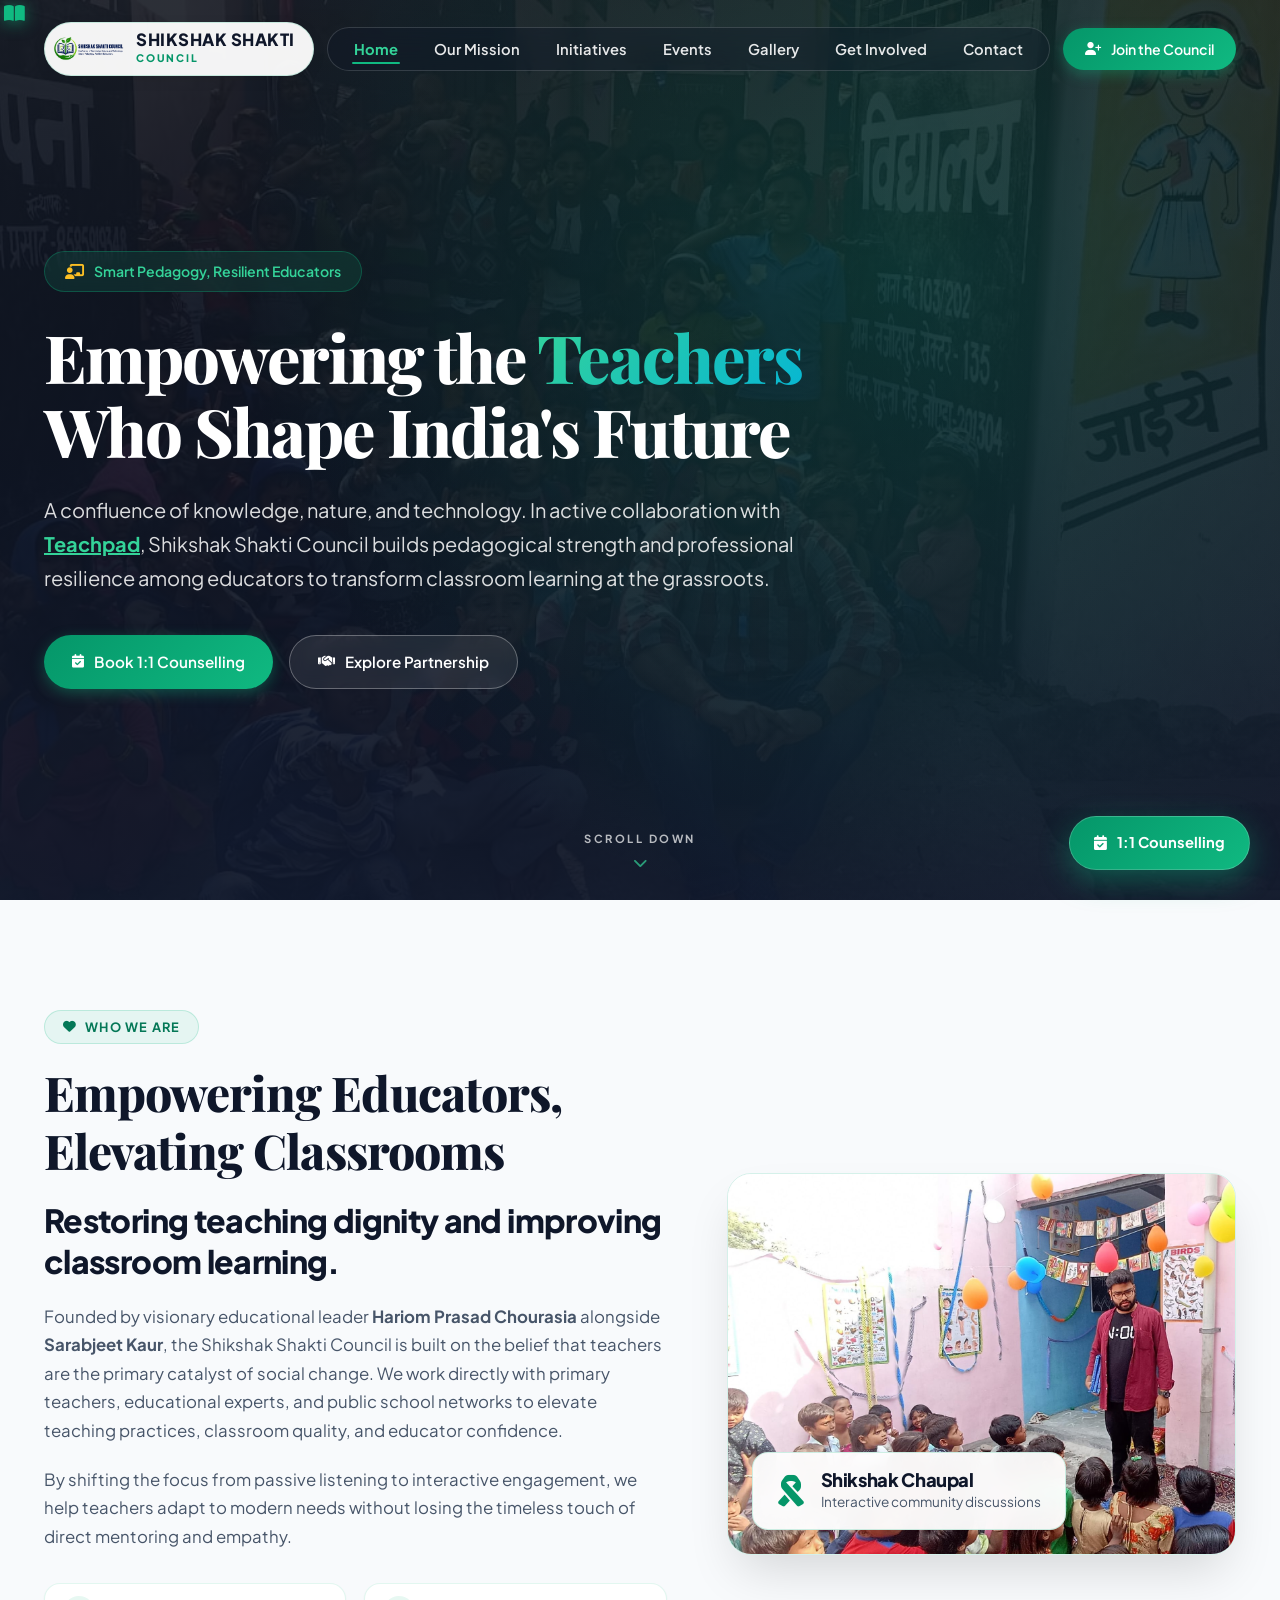
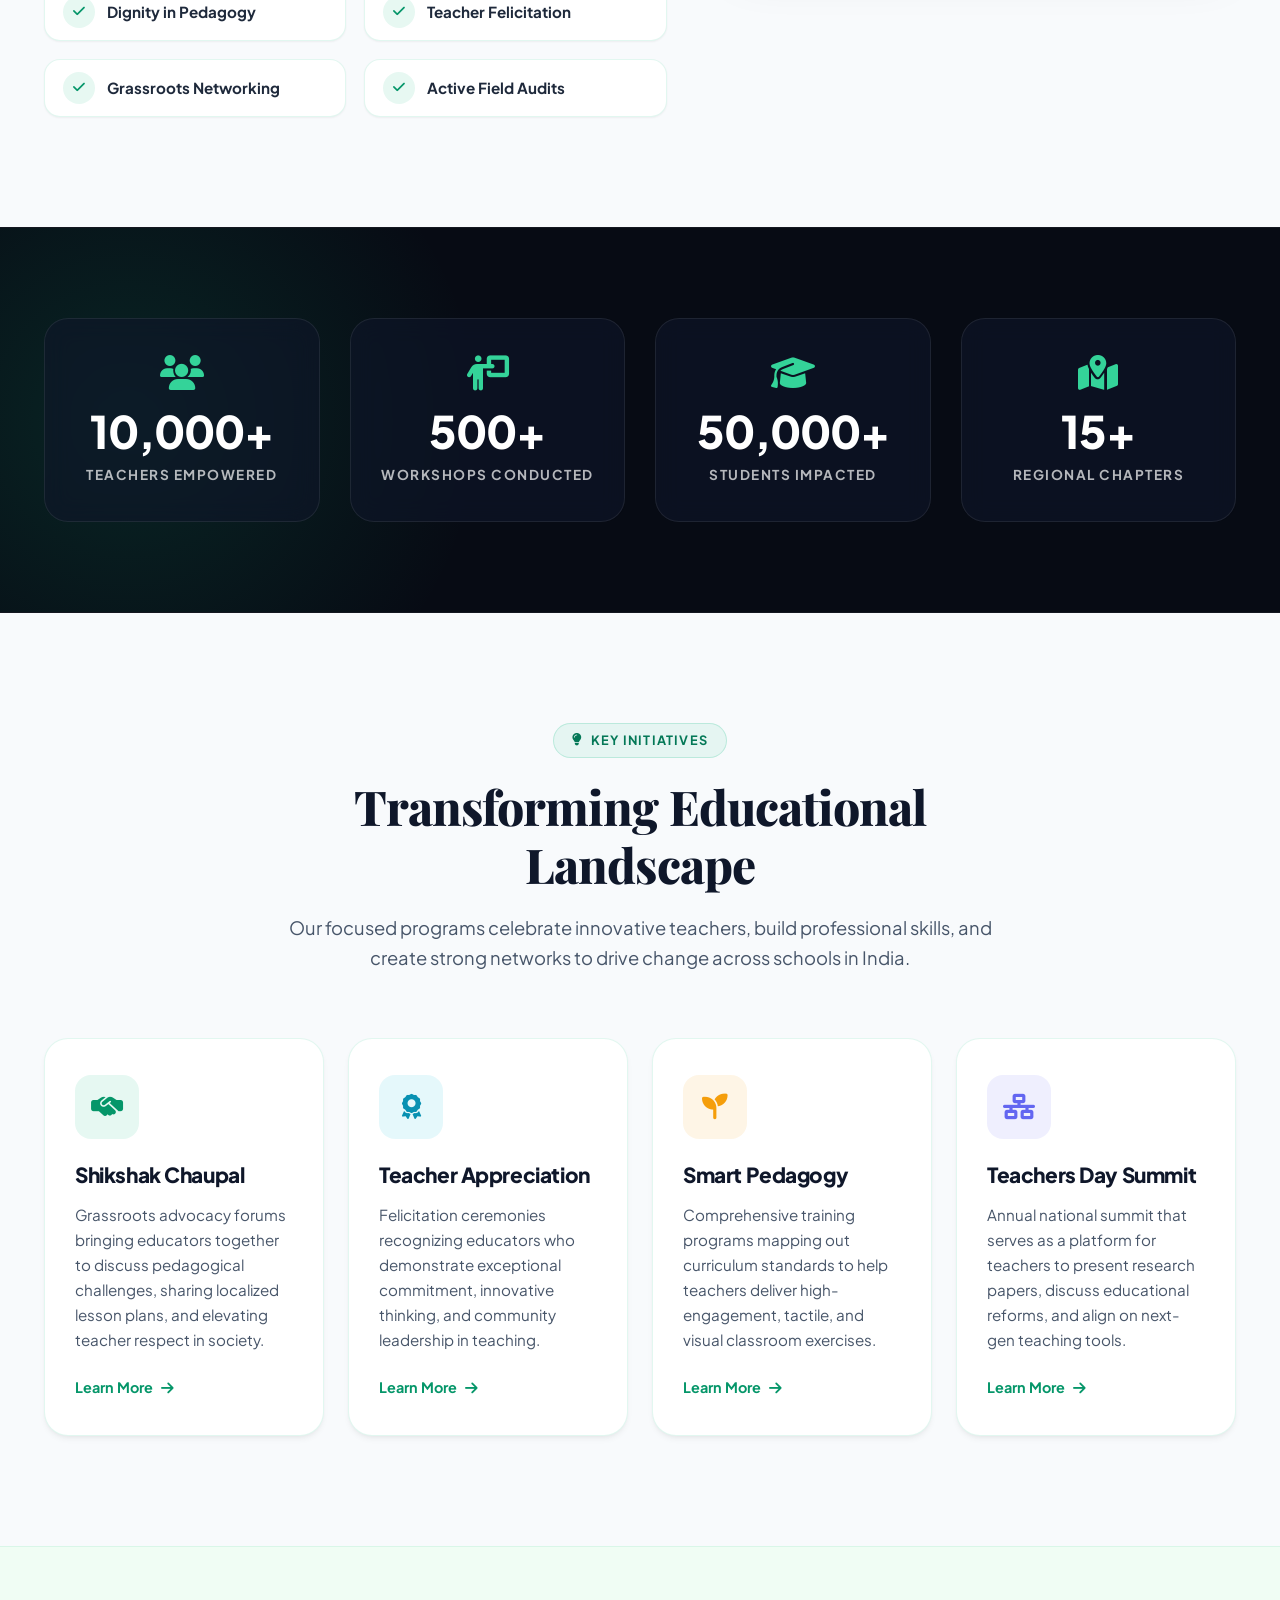
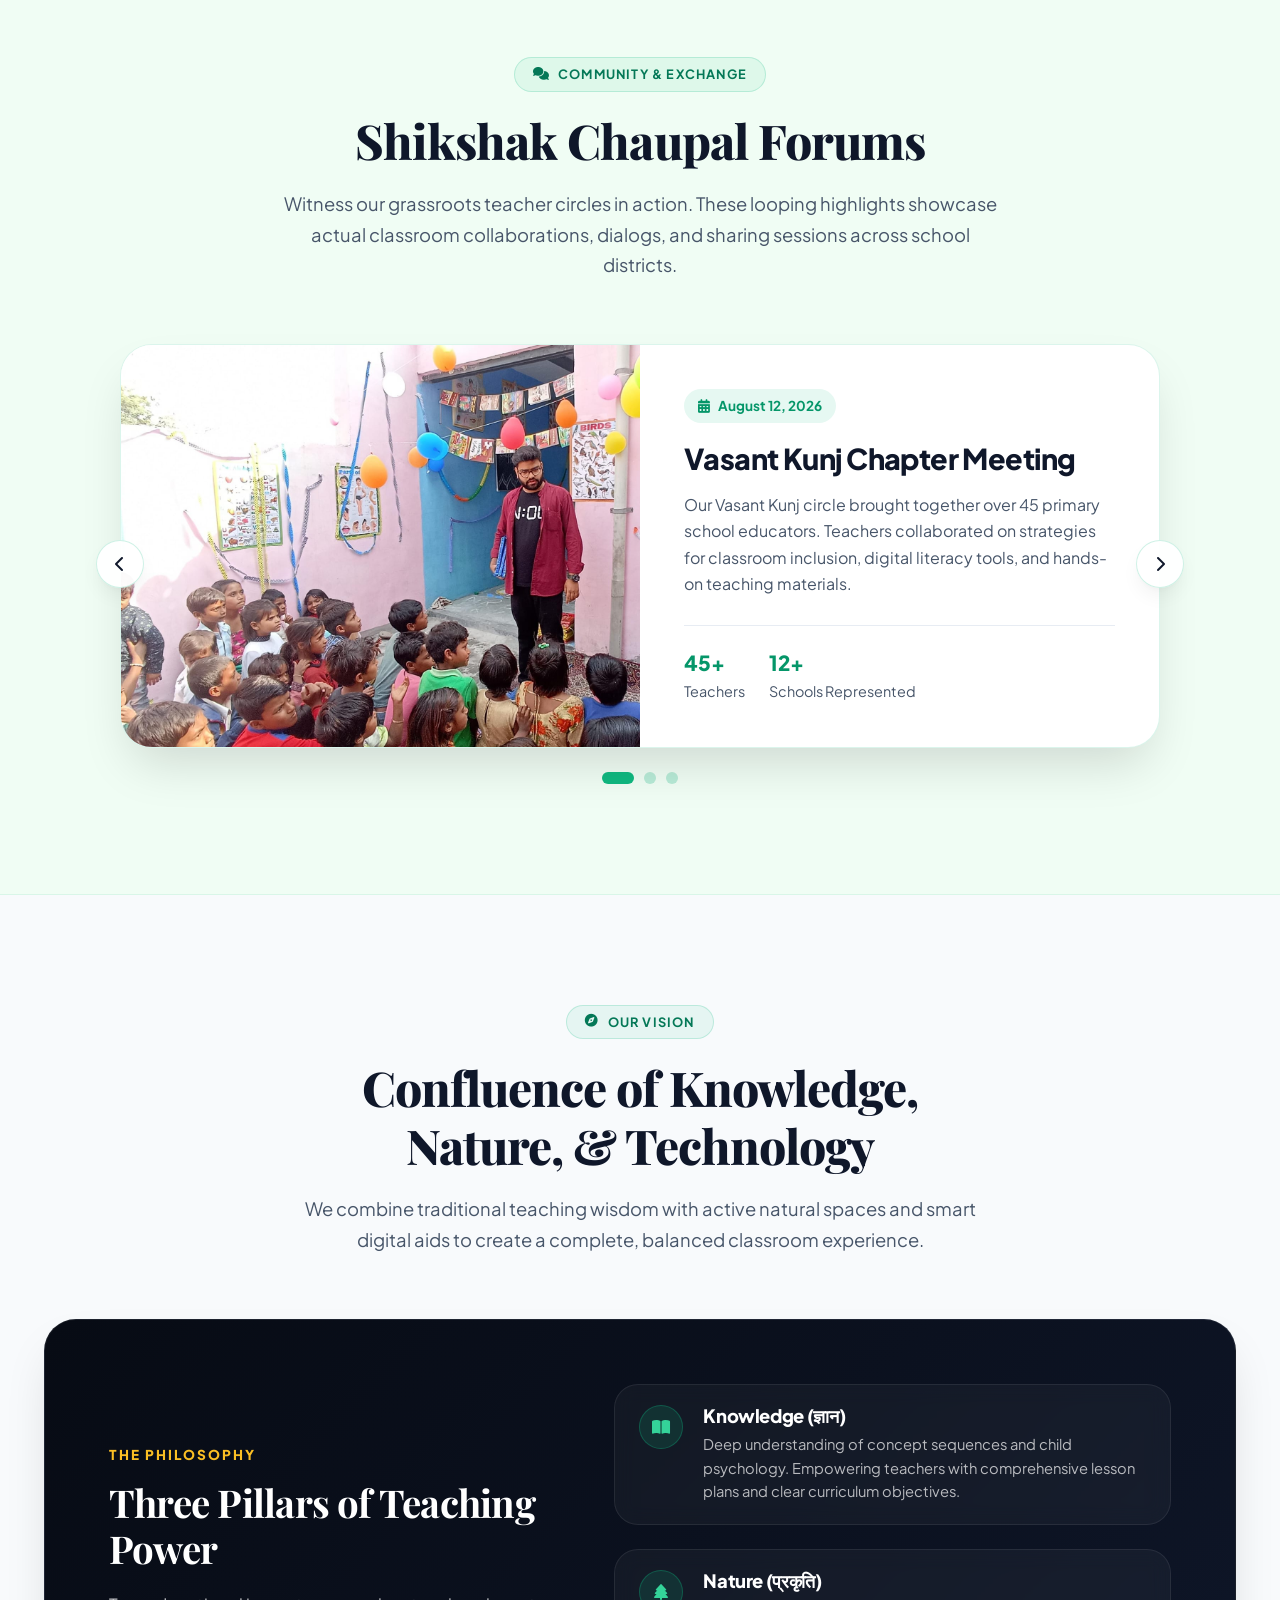
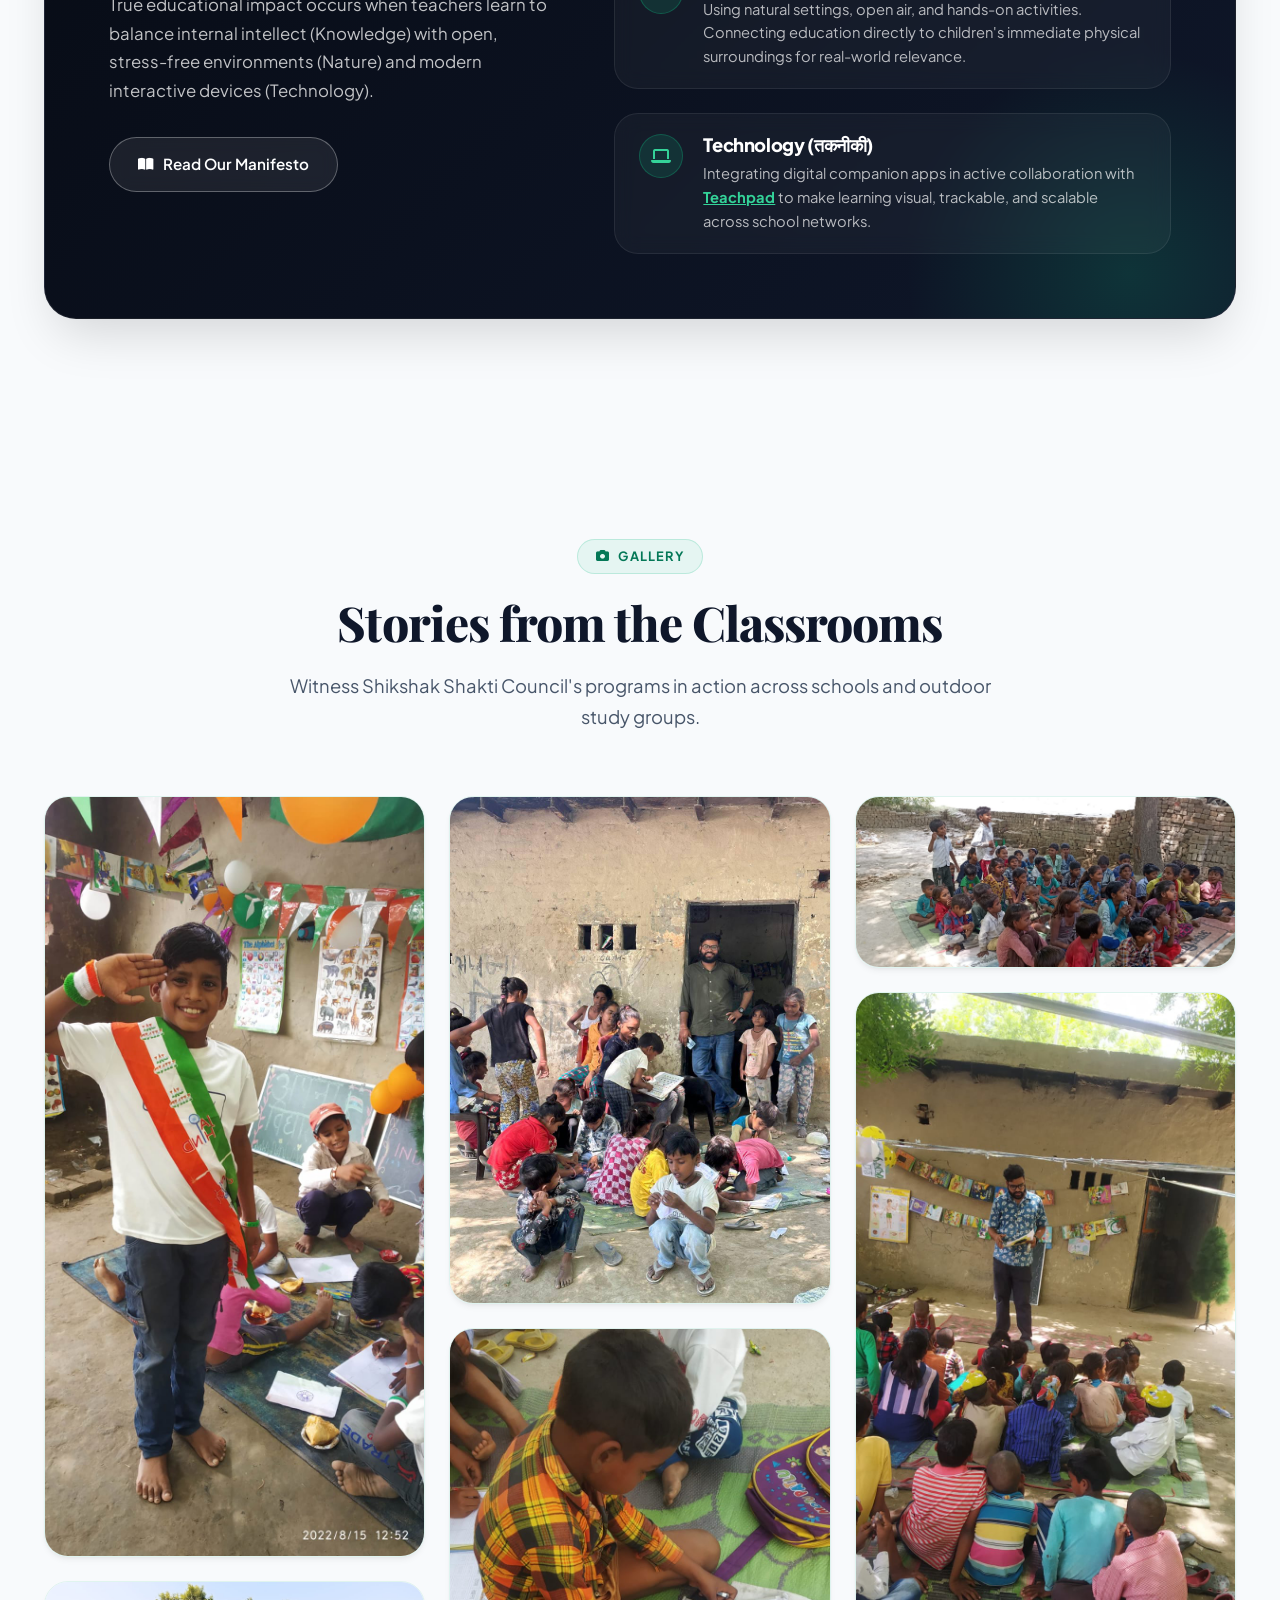
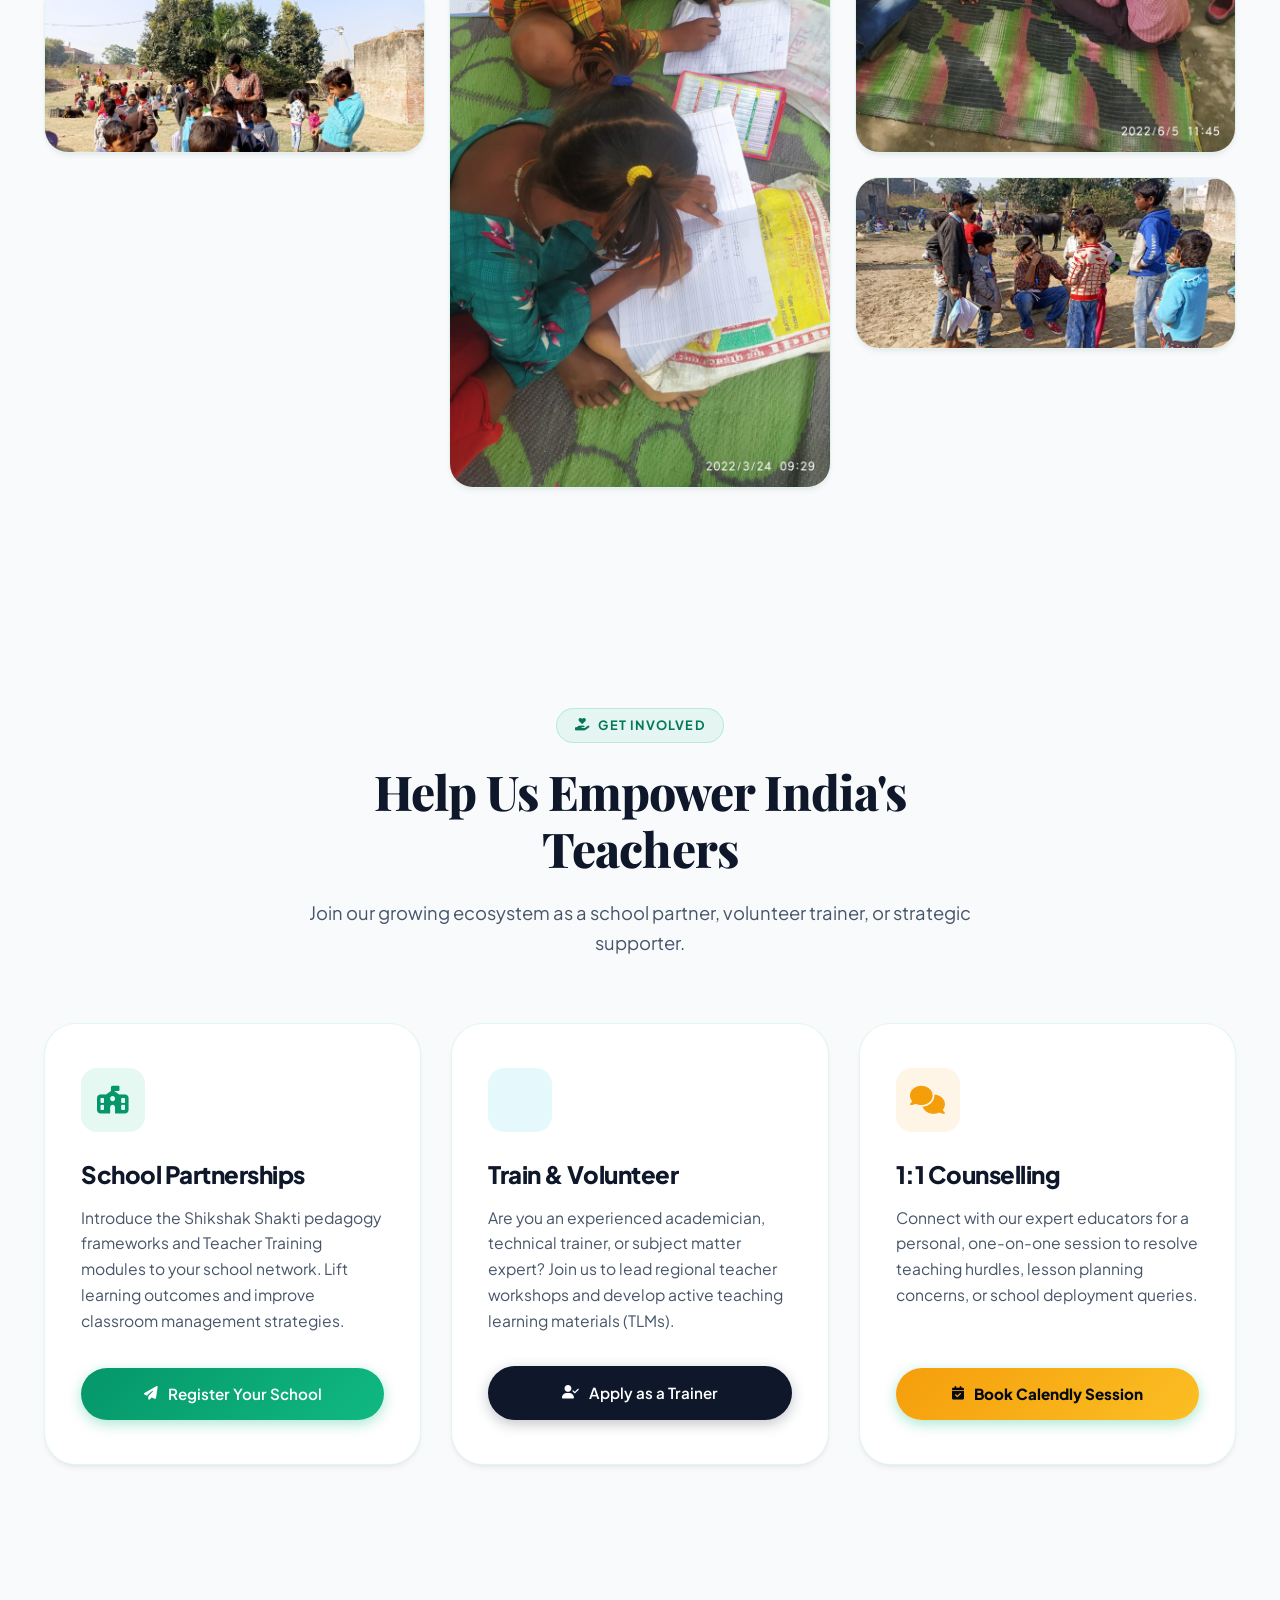
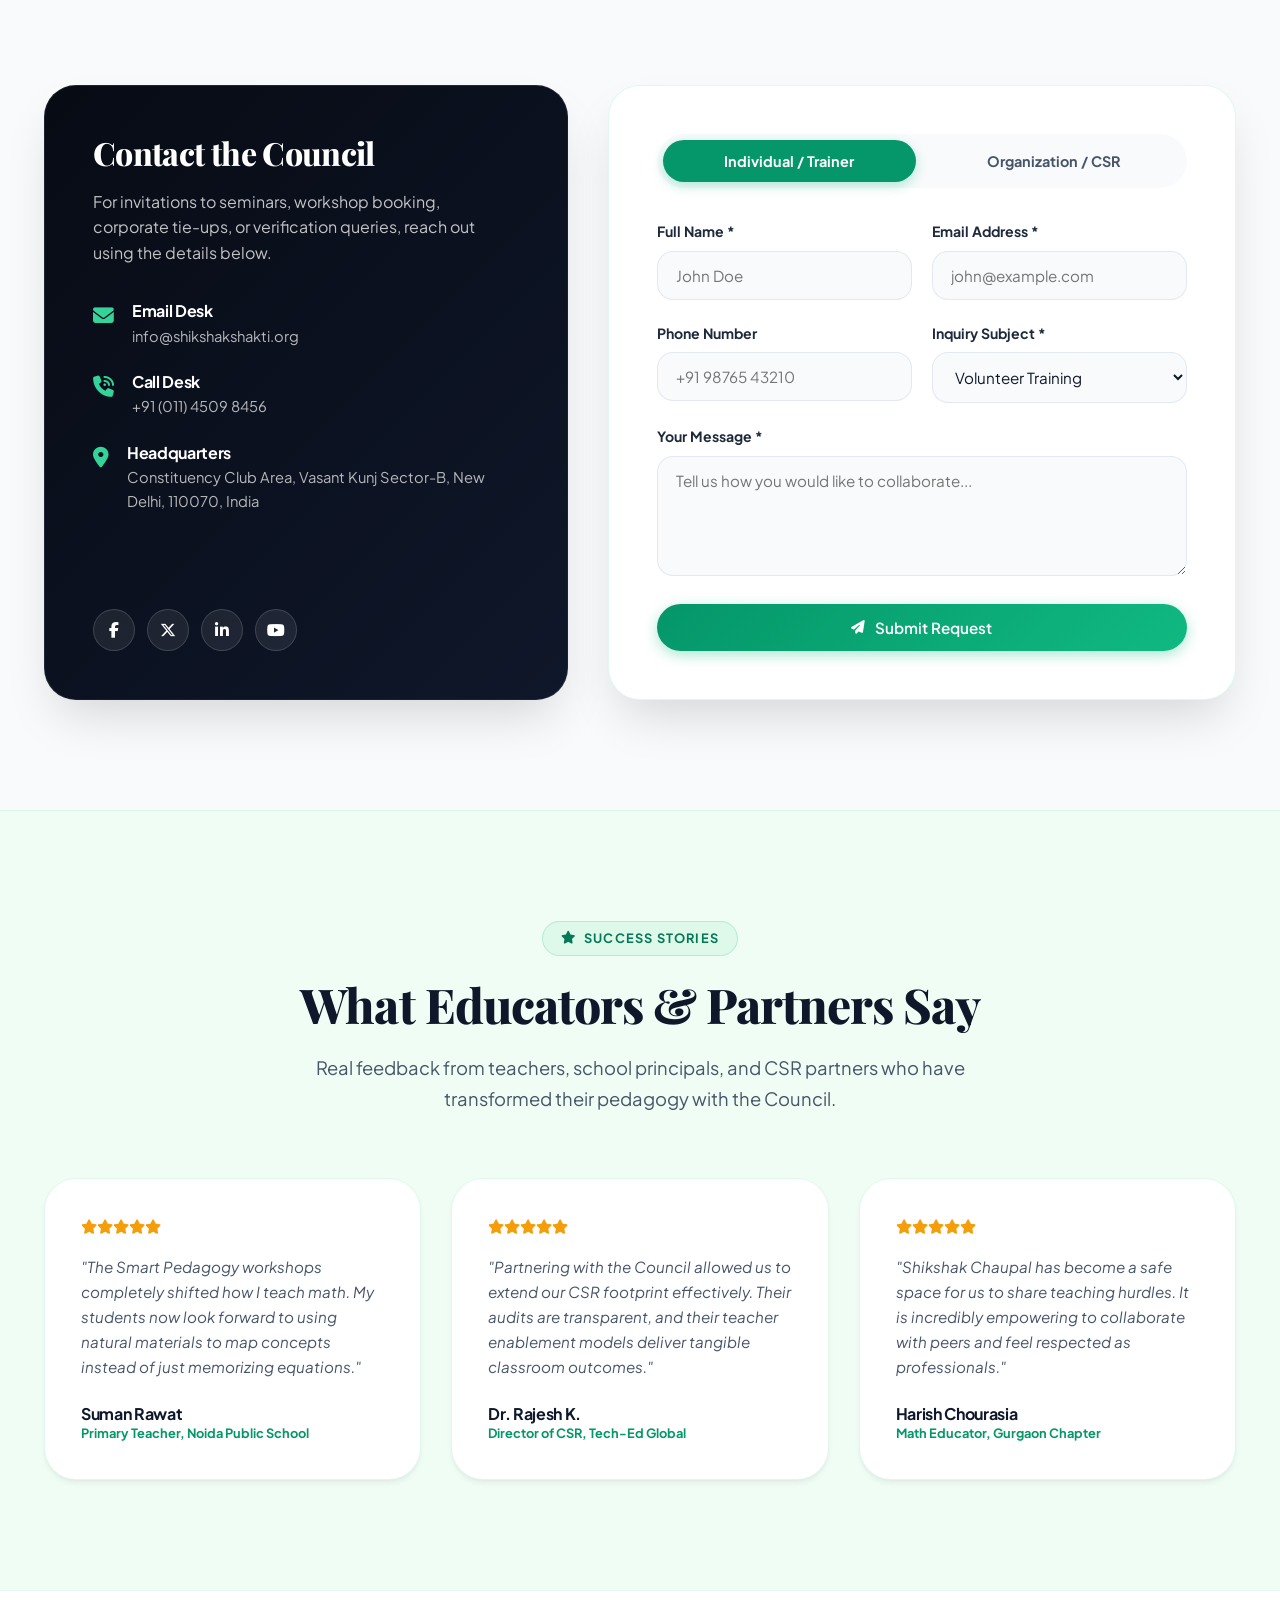
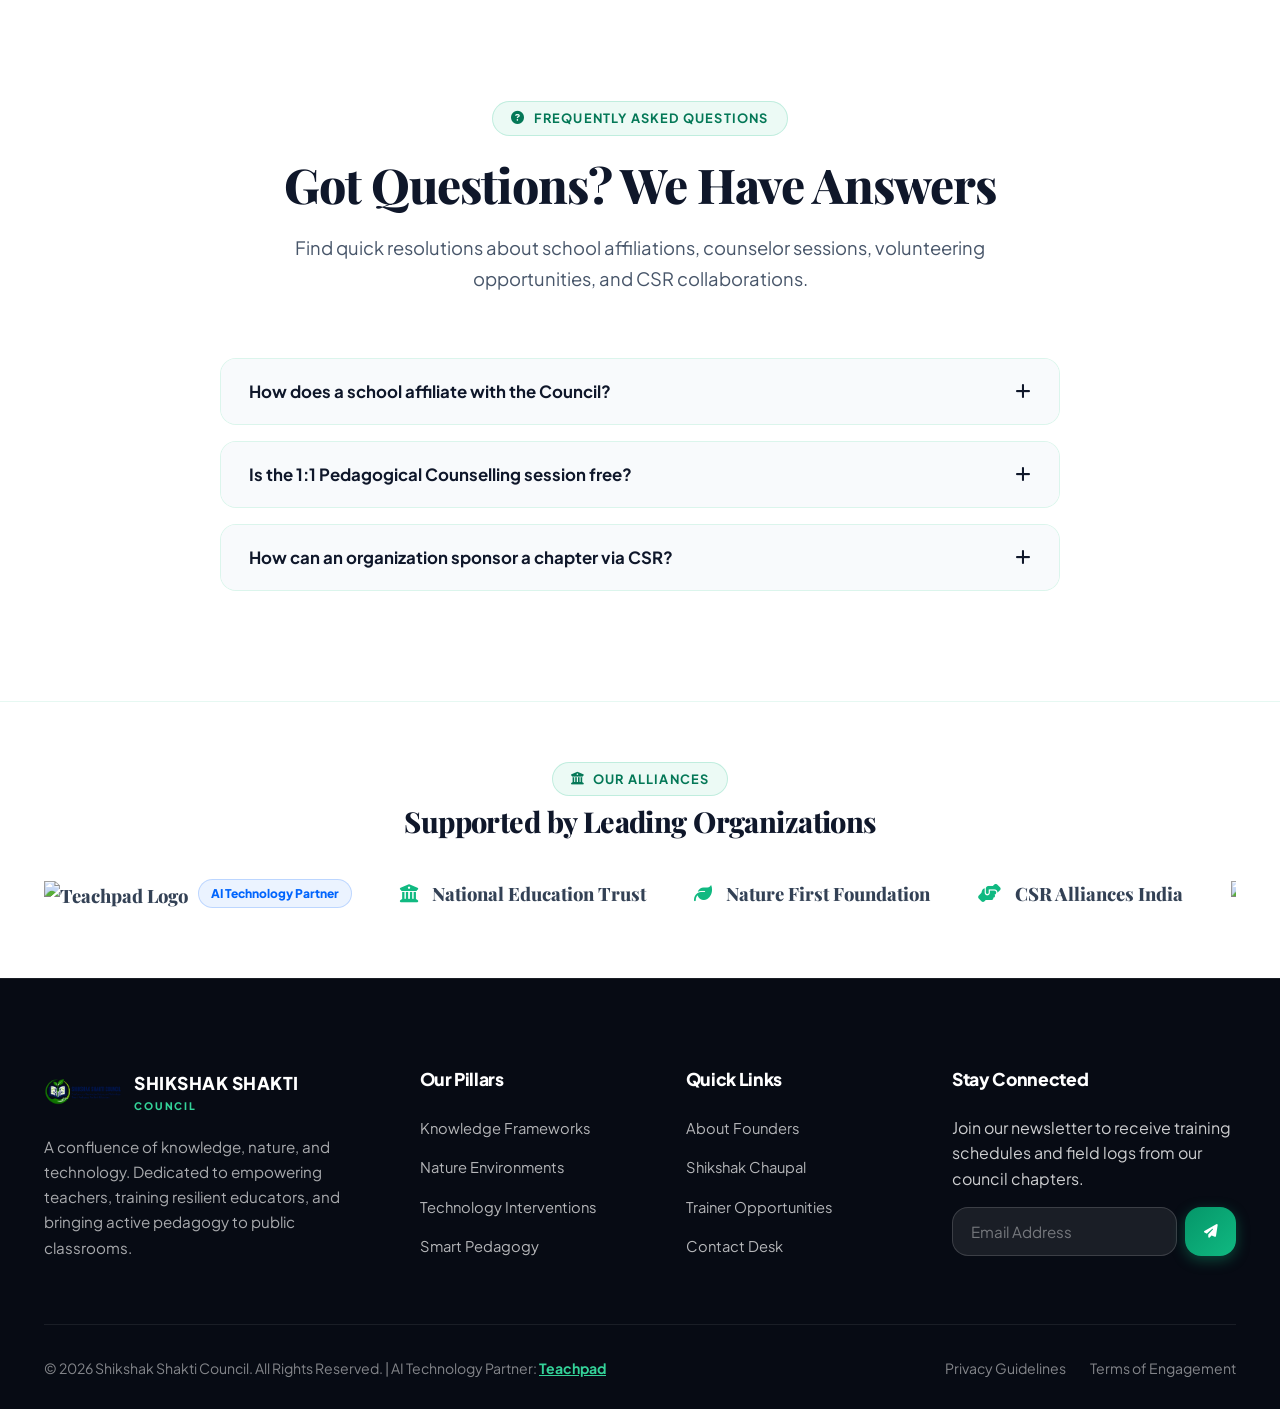
==== index.html @ 862c3a92 "added-animation-v2" ====
<!DOCTYPE html>
<html lang="en">
<head>
    <meta charset="UTF-8">
    <meta name="viewport" content="width=device-width, initial-scale=1.0">
    <title>Shikshak Shakti Council | Confluence of Knowledge, Nature, & Technology</title>
    <meta name="description" content="Official website of the Shikshak Shakti Council. Empowering teachers, building resilient educators, and promoting smart pedagogy in rural and urban classrooms across India.">
    
    <!-- Favicon -->
    <link rel="icon" type="image/png" href="ssc.png">
    
    <!-- Google Fonts -->
    <link rel="preconnect" href="https://fonts.googleapis.com">
    <link rel="preconnect" href="https://fonts.gstatic.com" crossorigin>
    <link href="https://fonts.googleapis.com/css2?family=Plus+Jakarta+Sans:wght@300;400;500;600;700;800&family=Outfit:wght@300;400;500;600;700;800&family=Playfair+Display:ital,wght@0,600;0,700;1,400;1,600&display=swap" rel="stylesheet">
    
    <!-- FontAwesome for Icons -->
    <link rel="stylesheet" href="https://cdnjs.cloudflare.com/ajax/libs/font-awesome/6.5.1/css/all.min.css">
    
    <!-- Core Style Stylesheet -->
    <link rel="stylesheet" href="styles.css">
</head>
<body>

    <!-- Header Navigation -->
    <header id="header" class="header">
        <div class="container">
            <nav class="navbar">
                <a href="index.html#home" class="logo-container">
                    <img src="ssc.png" alt="Shikshak Shakti Council Logo" class="logo-img">
                    <div class="logo-text">
                        <span class="brand-name">SHIKSHAK SHAKTI</span>
                        <span class="brand-subtitle">COUNCIL</span>
                    </div>
                </a>
                
                <ul class="nav-menu">
                    <li><a href="index.html#home" class="nav-link active">Home</a></li>
                    <li><a href="index.html#about" class="nav-link">Our Mission</a></li>
                    <li><a href="index.html#initiatives" class="nav-link">Initiatives</a></li>
                    <li><a href="events.html" class="nav-link">Events</a></li>
                    <li><a href="gallery.html" class="nav-link">Gallery</a></li>
                    <li><a href="index.html#involve" class="nav-link">Get Involved</a></li>
                    <li><a href="index.html#contact" class="nav-link">Contact</a></li>
                    <li class="header-cta-mobile" style="display: none;">
                        <a href="index.html#contact" class="btn btn-primary">Join the Council</a>
                    </li>
                </ul>

                <div class="header-cta">
                    <a href="index.html#contact" class="btn btn-primary"><i class="fas fa-user-plus"></i> Join the Council</a>
                </div>

                <button class="hamburger" aria-label="Toggle navigation menu">
                    <span></span>
                    <span></span>
                    <span></span>
                </button>
            </nav>
        </div>
    </header>

    <!-- Hero Section -->
    <section id="home" class="hero">
        <canvas id="hero-3d-canvas" class="hero-3d-canvas"></canvas>
        <div class="ambient-orb ambient-orb-1"></div>
        <div class="ambient-orb ambient-orb-2"></div>
        <!-- Slideshow Background -->
        <div class="hero-slides">
            <div class="hero-slide active" style="background-image: url('IMG-20260814-WA0039.jpg');"></div>
            <div class="hero-slide" style="background-image: url('hero_classroom.jpg');"></div>
            <div class="hero-slide" style="background-image: url('IMG-20260814-WA0038.jpg');"></div>
        </div>
        <div class="hero-overlay"></div>
        
        <div class="container">
            <div class="hero-content">
                <div class="hero-tag">
                    <i class="fas fa-chalkboard-user"></i>
                    <span>Smart Pedagogy, Resilient Educators</span>
                </div>
                <h1 class="hero-title serif-font">Empowering the <span>Teachers</span> Who Shape India's Future</h1>
                <p class="hero-description">A confluence of knowledge, nature, and technology. In active collaboration with <a href="https://teachpad.in/" target="_blank" style="color: var(--clr-emerald-400); font-weight: 700; text-decoration: underline;">Teachpad</a>, Shikshak Shakti Council builds pedagogical strength and professional resilience among educators to transform classroom learning at the grassroots.</p>
                <div class="hero-actions">
                    <a href="https://calendly.com/shikshak-shakti-council/counselling" target="_blank" class="btn btn-primary"><i class="fas fa-calendar-check"></i> Book 1:1 Counselling</a>
                    <a href="index.html#contact" class="btn btn-outline"><i class="fas fa-handshake"></i> Explore Partnership</a>
                </div>
            </div>
        </div>
        
        <a href="#about" class="scroll-indicator" aria-label="Scroll to About Section">
            <span>Scroll Down</span>
            <i class="fas fa-chevron-down"></i>
        </a>
    </section>

    <!-- About Mission Section -->
    <section id="about" class="section">
        <div class="container">
            <div class="about-grid">
                <div class="about-content">
                    <span class="section-tag"><i class="fas fa-heart"></i> Who We Are</span>
                    <h2 class="section-title serif-font">Empowering Educators, Elevating Classrooms</h2>
                    <h3>Restoring teaching dignity and improving classroom learning.</h3>
                    <p>Founded by visionary educational leader <strong>Hariom Prasad Chourasia</strong> alongside <strong>Sarabjeet Kaur</strong>, the Shikshak Shakti Council is built on the belief that teachers are the primary catalyst of social change. We work directly with primary teachers, educational experts, and public school networks to elevate teaching practices, classroom quality, and educator confidence.</p>
                    <p>By shifting the focus from passive listening to interactive engagement, we help teachers adapt to modern needs without losing the timeless touch of direct mentoring and empathy.</p>
                    
                    <div class="about-features">
                        <div class="about-feature-item">
                            <i class="fas fa-check"></i>
                            <span>Dignity in Pedagogy</span>
                        </div>
                        <div class="about-feature-item">
                            <i class="fas fa-check"></i>
                            <span>Teacher Felicitation</span>
                        </div>
                        <div class="about-feature-item">
                            <i class="fas fa-check"></i>
                            <span>Grassroots Networking</span>
                        </div>
                        <div class="about-feature-item">
                            <i class="fas fa-check"></i>
                            <span>Active Field Audits</span>
                        </div>
                    </div>
                </div>
                
                <div class="about-image-side">
                    <div class="about-image-wrapper">
                        <img src="IMG-20260814-WA0036.jpg" alt="Shikshak Shakti Council interactive classroom session" class="about-img">
                        <div class="about-image-badge">
                            <i class="fas fa-ribbon"></i>
                            <div class="badge-text">
                                <h5>Shikshak Chaupal</h5>
                                <p>Interactive community discussions</p>
                            </div>
                        </div>
                    </div>
                </div>
            </div>
        </div>
    </section>

    <!-- Stats Section -->
    <section id="impact" class="stats-section">
        <div class="container">
            <div class="stats-grid">
                <div class="stat-card">
                    <i class="fas fa-users stat-icon"></i>
                    <span class="stat-number" data-target="10000">10,000+</span>
                    <span class="stat-label">Teachers Empowered</span>
                </div>
                <div class="stat-card">
                    <i class="fas fa-person-chalkboard stat-icon"></i>
                    <span class="stat-number" data-target="500">500+</span>
                    <span class="stat-label">Workshops Conducted</span>
                </div>
                <div class="stat-card">
                    <i class="fas fa-graduation-cap stat-icon"></i>
                    <span class="stat-number" data-target="50000">50,000+</span>
                    <span class="stat-label">Students Impacted</span>
                </div>
                <div class="stat-card">
                    <i class="fas fa-map-location-dot stat-icon"></i>
                    <span class="stat-number" data-target="15">15+</span>
                    <span class="stat-label">Regional Chapters</span>
                </div>
            </div>
        </div>
    </section>

    <!-- Initiatives Section -->
    <section id="initiatives" class="section">
        <div class="container">
            <div class="section-header">
                <span class="section-tag"><i class="fas fa-lightbulb"></i> Key Initiatives</span>
                <h2 class="section-title serif-font">Transforming Educational Landscape</h2>
                <p class="section-desc">Our focused programs celebrate innovative teachers, build professional skills, and create strong networks to drive change across schools in India.</p>
            </div>

            <div class="programs-grid">
                <!-- Program 1 -->
                <div class="program-card">
                    <div class="program-icon-wrapper">
                        <i class="fas fa-handshake-simple"></i>
                    </div>
                    <h3 class="program-title">Shikshak Chaupal</h3>
                    <p class="program-desc">Grassroots advocacy forums bringing educators together to discuss pedagogical challenges, sharing localized lesson plans, and elevating teacher respect in society.</p>
                    <a href="index.html#contact" class="program-link">Learn More <i class="fas fa-arrow-right"></i></a>
                </div>

                <!-- Program 2 -->
                <div class="program-card">
                    <div class="program-icon-wrapper">
                        <i class="fas fa-award"></i>
                    </div>
                    <h3 class="program-title">Teacher Appreciation</h3>
                    <p class="program-desc">Felicitation ceremonies recognizing educators who demonstrate exceptional commitment, innovative thinking, and community leadership in teaching.</p>
                    <a href="index.html#contact" class="program-link">Learn More <i class="fas fa-arrow-right"></i></a>
                </div>

                <!-- Program 3 -->
                <div class="program-card">
                    <div class="program-icon-wrapper">
                        <i class="fas fa-seedling"></i>
                    </div>
                    <h3 class="program-title">Smart Pedagogy</h3>
                    <p class="program-desc">Comprehensive training programs mapping out curriculum standards to help teachers deliver high-engagement, tactile, and visual classroom exercises.</p>
                    <a href="index.html#contact" class="program-link">Learn More <i class="fas fa-arrow-right"></i></a>
                </div>

                <!-- Program 4 -->
                <div class="program-card">
                    <div class="program-icon-wrapper">
                        <i class="fas fa-network-wired"></i>
                    </div>
                    <h3 class="program-title">Teachers Day Summit</h3>
                    <p class="program-desc">Annual national summit that serves as a platform for teachers to present research papers, discuss educational reforms, and align on next-gen teaching tools.</p>
                    <a href="index.html#contact" class="program-link">Learn More <i class="fas fa-arrow-right"></i></a>
                </div>
            </div>
        </div>
    </section>

    <!-- Shikshak Chaupal Looping Slider Section -->
    <section id="chaupal-slider" class="section chaupal-section">
        <div class="container">
            <div class="section-header">
                <span class="section-tag"><i class="fas fa-comments"></i> Community & Exchange</span>
                <h2 class="section-title serif-font">Shikshak Chaupal Forums</h2>
                <p class="section-desc">Witness our grassroots teacher circles in action. These looping highlights showcase actual classroom collaborations, dialogs, and sharing sessions across school districts.</p>
            </div>
            
            <div class="slider-container">
                <div class="slider-wrapper">
                    <!-- Slide 1 -->
                    <div class="slide active">
                        <div class="slide-content-grid">
                            <div class="slide-image">
                                <img src="IMG-20260814-WA0036.jpg" alt="Shikshak Chaupal Interactive Session">
                            </div>
                            <div class="slide-info">
                                <span class="slide-date"><i class="fas fa-calendar-alt"></i> August 12, 2026</span>
                                <h3>Vasant Kunj Chapter Meeting</h3>
                                <p>Our Vasant Kunj circle brought together over 45 primary school educators. Teachers collaborated on strategies for classroom inclusion, digital literacy tools, and hands-on teaching materials.</p>
                                <div class="slide-meta">
                                    <div><strong>45+</strong> Teachers</div>
                                    <div><strong>12+</strong> Schools Represented</div>
                                </div>
                            </div>
                        </div>
                    </div>
                    <!-- Slide 2 -->
                    <div class="slide">
                        <div class="slide-content-grid">
                            <div class="slide-image">
                                <img src="IMG-20260815-WA0005.jpg" alt="Cooperative Study Circle">
                            </div>
                            <div class="slide-info">
                                <span class="slide-date"><i class="fas fa-calendar-alt"></i> July 28, 2026</span>
                                <h3>Noida Rural Chapter Circle</h3>
                                <p>Discussing foundational literacy and numeracy (FLN) challenges with public school educators in Noida's outskirts. Teachers co-designed low-cost interactive toys for math classrooms.</p>
                                <div class="slide-meta">
                                    <div><strong>30+</strong> Rural Educators</div>
                                    <div><strong>8</strong> Gram Panchayats</div>
                                </div>
                            </div>
                        </div>
                    </div>
                    <!-- Slide 3 -->
                    <div class="slide">
                        <div class="slide-content-grid">
                            <div class="slide-image">
                                <img src="IMG-20260815-WA0006.jpg" alt="Teacher Doubt Resolution Session">
                            </div>
                            <div class="slide-info">
                                <span class="slide-date"><i class="fas fa-calendar-alt"></i> June 15, 2026</span>
                                <h3>National Pedagogy Dialogue</h3>
                                <p>A specialized forum focusing on child psychology, teacher dignity, and professional resilience. Led by senior educational counselors and chapter leaders in Delhi.</p>
                                <div class="slide-meta">
                                    <div><strong>60+</strong> Senior Teachers</div>
                                    <div><strong>3</strong> Regional Chapters</div>
                                </div>
                            </div>
                        </div>
                    </div>
                </div>
                
                <!-- Controls -->
                <button class="slider-btn prev-btn" aria-label="Previous slide"><i class="fas fa-chevron-left"></i></button>
                <button class="slider-btn next-btn" aria-label="Next slide"><i class="fas fa-chevron-right"></i></button>
                
                <div class="slider-dots">
                    <span class="dot active" data-slide="0"></span>
                    <span class="dot" data-slide="1"></span>
                    <span class="dot" data-slide="2"></span>
                </div>
            </div>
        </div>
    </section>

    <!-- Philosophy Section -->
    <section id="philosophy" class="section">
        <div class="container">
            <div class="section-header">
                <span class="section-tag"><i class="fas fa-compass"></i> Our Vision</span>
                <h2 class="section-title serif-font">Confluence of Knowledge, Nature, & Technology</h2>
                <p class="section-desc">We combine traditional teaching wisdom with active natural spaces and smart digital aids to create a complete, balanced classroom experience.</p>
            </div>

            <!-- Innovations Banner -->
            <div class="innovation-banner">
                <div class="innovation-left">
                    <h4>The Philosophy</h4>
                    <h3 class="serif-font">Three Pillars of Teaching Power</h3>
                    <p>True educational impact occurs when teachers learn to balance internal intellect (Knowledge) with open, stress-free environments (Nature) and modern interactive devices (Technology).</p>
                    <a href="#contact" class="btn btn-outline"><i class="fas fa-book-open"></i> Read Our Manifesto</a>
                </div>
                <div class="innovation-right">
                    <div class="innovation-steps">
                        <div class="step-item">
                            <div class="step-num"><i class="fas fa-book-open"></i></div>
                            <div class="step-text">
                                <h5>Knowledge (ज्ञान)</h5>
                                <p>Deep understanding of concept sequences and child psychology. Empowering teachers with comprehensive lesson plans and clear curriculum objectives.</p>
                            </div>
                        </div>
                        <div class="step-item">
                            <div class="step-num"><i class="fas fa-tree"></i></div>
                            <div class="step-text">
                                <h5>Nature (प्रकृति)</h5>
                                <p>Using natural settings, open air, and hands-on activities. Connecting education directly to children's immediate physical surroundings for real-world relevance.</p>
                            </div>
                        </div>
                        <div class="step-item">
                            <div class="step-num"><i class="fas fa-laptop"></i></div>
                            <div class="step-text">
                                <h5>Technology (तकनीकी)</h5>
                                <p>Integrating digital companion apps in active collaboration with <a href="https://teachpad.in/" target="_blank" style="color: var(--clr-emerald-400); font-weight: 700; text-decoration: underline;">Teachpad</a> to make learning visual, trackable, and scalable across school networks.</p>
                            </div>
                        </div>
                    </div>
                </div>
            </div>
        </div>
    </section>

    <!-- Gallery Section -->
    <section id="gallery" class="section">
        <div class="container">
            <div class="section-header">
                <span class="section-tag"><i class="fas fa-camera"></i> Gallery</span>
                <h2 class="section-title serif-font">Stories from the Classrooms</h2>
                <p class="section-desc">Witness Shikshak Shakti Council's programs in action across schools and outdoor study groups.</p>
            </div>
            
            <div class="gallery-grid">
                <div class="gallery-item">
                    <img src="IMG-20260815-WA0003.jpg" alt="Student saluting at Shikshak Shakti Council school">
                    <div class="gallery-overlay">
                        <h4>Patriotic Celebrations</h4>
                        <p>Independence Day celebrations at our learning center</p>
                    </div>
                </div>
                <div class="gallery-item">
                    <img src="IMG-20260814-WA0038.jpg" alt="Open air teaching session">
                    <div class="gallery-overlay">
                        <h4>Nature & Knowledge</h4>
                        <p>Open air classes bringing nature and study together</p>
                    </div>
                </div>
                <div class="gallery-item">
                    <img src="IMG-20260815-WA0001.jpg" alt="Outdoor classroom next to house">
                    <div class="gallery-overlay">
                        <h4>Doorstep Education</h4>
                        <p>Grassroots learning groups outside rural homes</p>
                    </div>
                </div>
                <div class="gallery-item">
                    <img src="IMG-20260814-WA0028.jpg" alt="Children writing in workbooks close-up">
                    <div class="gallery-overlay">
                        <h4>Focused Learning</h4>
                        <p>Foundational writing practice with personal guidance</p>
                    </div>
                </div>
                <div class="gallery-item">
                    <img src="IMG-20260815-WA0005.jpg" alt="Gathering of students outdoors">
                    <div class="gallery-overlay">
                        <h4>Community Circles</h4>
                        <p>Listening and discussing in cooperative study groups</p>
                    </div>
                </div>
                <div class="gallery-item">
                    <img src="IMG-20260815-WA0004.jpg" alt="Teacher explaining concept in courtyard">
                    <div class="gallery-overlay">
                        <h4>Interactive Instruction</h4>
                        <p>Active lesson explanation by trained council teachers</p>
                    </div>
                </div>
                <div class="gallery-item">
                    <img src="IMG-20260815-WA0006.jpg" alt="Discussion outdoors in field">
                    <div class="gallery-overlay">
                        <h4>Teacher Dialogue</h4>
                        <p>Resolving student doubts through direct interaction</p>
                    </div>
                </div>
            </div>
        </div>
    </section>

    <!-- Call to Action Section -->
    <section id="involve" class="cta-section section">
        <div class="container">
            <div class="section-header">
                <span class="section-tag"><i class="fas fa-hand-holding-heart"></i> Get Involved</span>
                <h2 class="section-title serif-font">Help Us Empower India's Teachers</h2>
                <p class="section-desc">Join our growing ecosystem as a school partner, volunteer trainer, or strategic supporter.</p>
            </div>
            
            <div class="cta-grid">
                <!-- CSR Box -->
                <div class="cta-box">
                    <div class="cta-box-icon">
                        <i class="fas fa-school-flag"></i>
                    </div>
                    <h3>School Partnerships</h3>
                    <p>Introduce the Shikshak Shakti pedagogy frameworks and Teacher Training modules to your school network. Lift learning outcomes and improve classroom management strategies.</p>
                    <a href="index.html#contact" class="btn btn-primary"><i class="fas fa-paper-plane"></i> Register Your School</a>
                </div>

                <!-- Volunteer Box -->
                <div class="cta-box teal-theme">
                    <div class="cta-box-icon">
                        <i class="fas fa-handholding-hand"></i>
                    </div>
                    <h3>Train & Volunteer</h3>
                    <p>Are you an experienced academician, technical trainer, or subject matter expert? Join us to lead regional teacher workshops and develop active teaching learning materials (TLMs).</p>
                    <a href="index.html#contact" class="btn btn-secondary"><i class="fas fa-user-check"></i> Apply as a Trainer</a>
                </div>

                <!-- 1:1 Counselling Box -->
                <div class="cta-box blue-theme">
                    <div class="cta-box-icon">
                        <i class="fas fa-comments"></i>
                    </div>
                    <h3>1:1 Counselling</h3>
                    <p>Connect with our expert educators for a personal, one-on-one session to resolve teaching hurdles, lesson planning concerns, or school deployment queries.</p>
                    <a href="https://calendly.com/shikshak-shakti-council/counselling" target="_blank" class="btn btn-primary" style="background: linear-gradient(135deg, var(--clr-amber-500), var(--clr-amber-400)); border: none; color: var(--clr-slate-950); font-weight: 800;"><i class="fas fa-calendar-check"></i> Book Calendly Session</a>
                </div>
            </div>
        </div>
    </section>

    <!-- Contact Section -->
    <section id="contact" class="section">
        <div class="container">
            <div class="contact-grid">
                <!-- Info Column -->
                <div class="contact-info-card">
                    <div class="contact-info-top">
                        <h3 class="serif-font">Contact the Council</h3>
                        <p>For invitations to seminars, workshop booking, corporate tie-ups, or verification queries, reach out using the details below.</p>
                        
                        <div class="contact-detail-list">
                            <div class="contact-detail-item">
                                <i class="fas fa-envelope"></i>
                                <div>
                                    <h5>Email Desk</h5>
                                    <p>info@shikshakshakti.org</p>
                                </div>
                            </div>
                            <div class="contact-detail-item">
                                <i class="fas fa-phone-volume"></i>
                                <div>
                                    <h5>Call Desk</h5>
                                    <p>+91 (011) 4509 8456</p>
                                </div>
                            </div>
                            <div class="contact-detail-item">
                                <i class="fas fa-location-dot"></i>
                                <div>
                                    <h5>Headquarters</h5>
                                    <p>Constituency Club Area, Vasant Kunj Sector-B, New Delhi, 110070, India</p>
                                </div>
                            </div>
                        </div>
                    </div>

                    <div class="social-links">
                        <a href="https://facebook.com" target="_blank" class="social-btn" aria-label="Facebook"><i class="fab fa-facebook-f"></i></a>
                        <a href="https://twitter.com" target="_blank" class="social-btn" aria-label="Twitter"><i class="fab fa-x-twitter"></i></a>
                        <a href="https://linkedin.com" target="_blank" class="social-btn" aria-label="LinkedIn"><i class="fab fa-linkedin-in"></i></a>
                        <a href="https://youtube.com" target="_blank" class="social-btn" aria-label="YouTube"><i class="fab fa-youtube"></i></a>
                    </div>
                </div>

                <!-- Form Column -->
                <div class="contact-form-card">
                    <div class="form-tabs">
                        <button class="form-tab-btn active" data-tab="individual">Individual / Trainer</button>
                        <button class="form-tab-btn" data-tab="organization">Organization / CSR</button>
                    </div>

                    <!-- Individual Form -->
                    <form class="contact-form active" id="individual-form" novalidate>
                        <div class="form-row">
                            <div class="form-group">
                                <label for="name" class="form-label">Full Name *</label>
                                <input type="text" id="name" class="form-control" placeholder="John Doe" required>
                            </div>
                            <div class="form-group">
                                <label for="email" class="form-label">Email Address *</label>
                                <input type="email" id="email" class="form-control" placeholder="john@example.com" required>
                            </div>
                        </div>

                        <div class="form-row">
                            <div class="form-group">
                                <label for="phone" class="form-label">Phone Number</label>
                                <input type="tel" id="phone" class="form-control" placeholder="+91 98765 43210">
                            </div>
                            <div class="form-group">
                                <label for="subject" class="form-label">Inquiry Subject *</label>
                                <select id="subject" class="form-control" required>
                                    <option value="volunteering">Volunteer Training</option>
                                    <option value="press">Press & Media Desk</option>
                                    <option value="other">General Query</option>
                                </select>
                            </div>
                        </div>

                        <div class="form-group">
                            <label for="message" class="form-label">Your Message *</label>
                            <textarea id="message" class="form-control" placeholder="Tell us how you would like to collaborate..." required></textarea>
                        </div>

                        <button type="submit" class="btn btn-primary" style="width: 100%;">
                            <i class="fas fa-paper-plane"></i> Submit Request
                        </button>
                    </form>

                    <!-- Organization Collaboration Form -->
                    <form class="contact-form" id="organization-form" style="display: none;" novalidate>
                        <div class="form-row">
                            <div class="form-group">
                                <label for="org-name" class="form-label">Organization Name *</label>
                                <input type="text" id="org-name" class="form-control" placeholder="e.g. NGO Trust or Corp Pvt Ltd" required>
                            </div>
                            <div class="form-group">
                                <label for="org-type" class="form-label">Organization Type *</label>
                                <select id="org-type" class="form-control" required>
                                    <option value="school-chain">School / School Chain</option>
                                    <option value="ngo">NGO / Non-Profit</option>
                                    <option value="corporate">Corporate CSR Partner</option>
                                    <option value="government">Government Body</option>
                                    <option value="other">Other Entity</option>
                                </select>
                            </div>
                        </div>

                        <div class="form-row">
                            <div class="form-group">
                                <label for="contact-name" class="form-label">Contact Person *</label>
                                <input type="text" id="contact-name" class="form-control" placeholder="Jane Smith" required>
                            </div>
                            <div class="form-group">
                                <label for="contact-email" class="form-label">Contact Email *</label>
                                <input type="email" id="contact-email" class="form-control" placeholder="jane@organization.org" required>
                            </div>
                        </div>

                        <div class="form-row">
                            <div class="form-group">
                                <label for="org-phone" class="form-label">Phone Number *</label>
                                <input type="tel" id="org-phone" class="form-control" placeholder="+91 98765 43210" required>
                            </div>
                            <div class="form-group">
                                <label for="collab-area" class="form-label">Area of Collaboration *</label>
                                <select id="collab-area" class="form-control" required>
                                    <option value="pedagogy-adoption">Smart Pedagogy Integration</option>
                                    <option value="funding">CSR Funding & Sponsorship</option>
                                    <option value="teacher-training">Teacher Training Programs</option>
                                    <option value="chapter-expansion">Regional Chapter Partnership</option>
                                </select>
                            </div>
                        </div>

                        <div class="form-group">
                            <label for="org-proposal" class="form-label">Partnership Proposal Details *</label>
                            <textarea id="org-proposal" class="form-control" placeholder="Describe the scale of collaboration, target regions, or goals..." required></textarea>
                        </div>

                        <button type="submit" class="btn btn-primary" style="width: 100%;">
                            <i class="fas fa-handshake"></i> Send Collaboration Proposal
                        </button>
                    </form>
                </div>
            </div>
        </div>
    </section>

    <!-- Testimonials / Success Stories Section -->
    <section class="section testimonials-section">
        <div class="container">
            <div class="section-header">
                <span class="section-tag"><i class="fas fa-star"></i> Success Stories</span>
                <h2 class="section-title serif-font">What Educators & Partners Say</h2>
                <p class="section-desc">Real feedback from teachers, school principals, and CSR partners who have transformed their pedagogy with the Council.</p>
            </div>
            
            <div class="testimonials-grid">
                <!-- Testimonial 1 -->
                <div class="testimonial-card">
                    <div class="stars" style="color: var(--clr-amber-500); margin-bottom: 16px; font-size: 0.9rem;">
                        <i class="fas fa-star"></i><i class="fas fa-star"></i><i class="fas fa-star"></i><i class="fas fa-star"></i><i class="fas fa-star"></i>
                    </div>
                    <p style="color: var(--text-muted); font-size: 0.95rem; line-height: 1.65; font-style: italic; margin-bottom: 24px; flex-grow: 1;">
                        "The Smart Pedagogy workshops completely shifted how I teach math. My students now look forward to using natural materials to map concepts instead of just memorizing equations."
                    </p>
                    <div class="author" style="display: flex; align-items: center; gap: 12px;">
                        <div class="author-info">
                            <h4 style="font-size: 1rem; color: var(--clr-slate-900); font-weight: 700;">Suman Rawat</h4>
                            <p style="font-size: 0.8rem; color: var(--clr-emerald-600); font-weight: 700;">Primary Teacher, Noida Public School</p>
                        </div>
                    </div>
                </div>
                <!-- Testimonial 2 -->
                <div class="testimonial-card">
                    <div class="stars" style="color: var(--clr-amber-500); margin-bottom: 16px; font-size: 0.9rem;">
                        <i class="fas fa-star"></i><i class="fas fa-star"></i><i class="fas fa-star"></i><i class="fas fa-star"></i><i class="fas fa-star"></i>
                    </div>
                    <p style="color: var(--text-muted); font-size: 0.95rem; line-height: 1.65; font-style: italic; margin-bottom: 24px; flex-grow: 1;">
                        "Partnering with the Council allowed us to extend our CSR footprint effectively. Their audits are transparent, and their teacher enablement models deliver tangible classroom outcomes."
                    </p>
                    <div class="author" style="display: flex; align-items: center; gap: 12px;">
                        <div class="author-info">
                            <h4 style="font-size: 1rem; color: var(--clr-slate-900); font-weight: 700;">Dr. Rajesh K.</h4>
                            <p style="font-size: 0.8rem; color: var(--clr-emerald-600); font-weight: 700;">Director of CSR, Tech-Ed Global</p>
                        </div>
                    </div>
                </div>
                <!-- Testimonial 3 -->
                <div class="testimonial-card">
                    <div class="stars" style="color: var(--clr-amber-500); margin-bottom: 16px; font-size: 0.9rem;">
                        <i class="fas fa-star"></i><i class="fas fa-star"></i><i class="fas fa-star"></i><i class="fas fa-star"></i><i class="fas fa-star"></i>
                    </div>
                    <p style="color: var(--text-muted); font-size: 0.95rem; line-height: 1.65; font-style: italic; margin-bottom: 24px; flex-grow: 1;">
                        "Shikshak Chaupal has become a safe space for us to share teaching hurdles. It is incredibly empowering to collaborate with peers and feel respected as professionals."
                    </p>
                    <div class="author" style="display: flex; align-items: center; gap: 12px;">
                        <div class="author-info">
                            <h4 style="font-size: 1rem; color: var(--clr-slate-900); font-weight: 700;">Harish Chourasia</h4>
                            <p style="font-size: 0.8rem; color: var(--clr-emerald-600); font-weight: 700;">Math Educator, Gurgaon Chapter</p>
                        </div>
                    </div>
                </div>
            </div>
        </div>
    </section>

    <!-- FAQ Section -->
    <section class="section faq-section">
        <div class="container">
            <div class="section-header">
                <span class="section-tag"><i class="fas fa-circle-question"></i> Frequently Asked Questions</span>
                <h2 class="section-title serif-font">Got Questions? We Have Answers</h2>
                <p class="section-desc">Find quick resolutions about school affiliations, counselor sessions, volunteering opportunities, and CSR collaborations.</p>
            </div>
            
            <div class="faq-grid">
                <!-- FAQ Item 1 -->
                <div class="faq-item">
                    <button class="faq-question">
                        <span>How does a school affiliate with the Council?</span>
                        <i class="fas fa-plus"></i>
                    </button>
                    <div class="faq-answer">
                        <p>Schools can partner by filling out the Organization Collaboration Form under our "Contact" section. Our regional chapter leaders will then reach out to review your syllabus and schedule custom Smart Pedagogy workshops for your teaching staff.</p>
                    </div>
                </div>
                <!-- FAQ Item 2 -->
                <div class="faq-item">
                    <button class="faq-question">
                        <span>Is the 1:1 Pedagogical Counselling session free?</span>
                        <i class="fas fa-plus"></i>
                    </button>
                    <div class="faq-answer">
                        <p>Yes, all 1:1 counselling sessions booked via our Calendly integration are entirely free of charge. This program is funded through our corporate CSR alliances to ensure educators have access to high-quality pedagogical support.</p>
                    </div>
                </div>
                <!-- FAQ Item 3 -->
                <div class="faq-item">
                    <button class="faq-question">
                        <span>How can an organization sponsor a chapter via CSR?</span>
                        <i class="fas fa-plus"></i>
                    </button>
                    <div class="faq-answer">
                        <p>Corporate partners can submit proposals using the "Organization / CSR" tab on our contact form. We conduct active audits and provide detailed impact metrics showing teacher empowerment rates and student conceptual improvements for tax exemptions and transparency compliance.</p>
                    </div>
                </div>
            </div>
        </div>
    </section>

    <!-- Partners & Alliances Section -->
    <section class="section partners-section">
        <div class="container">
            <div class="section-header" style="margin-bottom: 30px;">
                <span class="section-tag" style="margin-bottom: 8px;"><i class="fas fa-building-columns"></i> Our Alliances</span>
                <h3 class="serif-font" style="font-size: 1.8rem; color: var(--clr-slate-900); text-align: center; font-weight: 800;">Supported by Leading Organizations</h3>
            </div>
        <div class="alliances-marquee-wrapper">
            <div class="alliances-marquee-track">
                <!-- Track Set 1 -->
                <a href="https://teachpad.in/" target="_blank" class="partner-logo-item">
                    <img src="https://teachpad.in/assets/teachpad-logo.png" alt="Teachpad Logo">
                    <span>AI Technology Partner</span>
                </a>
                <div class="partner-logo-item"><i class="fas fa-university"></i> National Education Trust</div>
                <div class="partner-logo-item"><i class="fas fa-leaf"></i> Nature First Foundation</div>
                <div class="partner-logo-item"><i class="fas fa-hands-helping"></i> CSR Alliances India</div>

                <!-- Track Set 2 -->
                <a href="https://teachpad.in/" target="_blank" class="partner-logo-item">
                    <img src="https://teachpad.in/assets/teachpad-logo.png" alt="Teachpad Logo">
                    <span>AI Technology Partner</span>
                </a>
                <div class="partner-logo-item"><i class="fas fa-university"></i> National Education Trust</div>
                <div class="partner-logo-item"><i class="fas fa-leaf"></i> Nature First Foundation</div>
                <div class="partner-logo-item"><i class="fas fa-hands-helping"></i> CSR Alliances India</div>

                <!-- Track Set 3 -->
                <a href="https://teachpad.in/" target="_blank" class="partner-logo-item">
                    <img src="https://teachpad.in/assets/teachpad-logo.png" alt="Teachpad Logo">
                    <span>AI Technology Partner</span>
                </a>
                <div class="partner-logo-item"><i class="fas fa-university"></i> National Education Trust</div>
                <div class="partner-logo-item"><i class="fas fa-leaf"></i> Nature First Foundation</div>
                <div class="partner-logo-item"><i class="fas fa-hands-helping"></i> CSR Alliances India</div>
            </div>
        </div>
        </div>
    </section>

    <!-- Footer -->
    <footer class="footer">
        <div class="container">
            <div class="footer-grid">
                <div class="footer-about">
                    <div class="footer-logo-container">
                        <img src="ssc.png" alt="Shikshak Shakti Council Logo" class="footer-logo-img">
                        <div class="logo-text">
                            <span class="footer-brand-name">SHIKSHAK SHAKTI</span>
                            <span class="footer-brand-subtitle">COUNCIL</span>
                        </div>
                    </div>
                    <p>A confluence of knowledge, nature, and technology. Dedicated to empowering teachers, training resilient educators, and bringing active pedagogy to public classrooms.</p>
                </div>

                <div>
                    <h4 class="footer-title">Our Pillars</h4>
                    <ul class="footer-links">
                        <li><a href="#philosophy" class="footer-link">Knowledge Frameworks</a></li>
                        <li><a href="#philosophy" class="footer-link">Nature Environments</a></li>
                        <li><a href="#philosophy" class="footer-link">Technology Interventions</a></li>
                        <li><a href="#initiatives" class="footer-link">Smart Pedagogy</a></li>
                    </ul>
                </div>

                <div>
                    <h4 class="footer-title">Quick Links</h4>
                    <ul class="footer-links">
                        <li><a href="#about" class="footer-link">About Founders</a></li>
                        <li><a href="#initiatives" class="footer-link">Shikshak Chaupal</a></li>
                        <li><a href="#involve" class="footer-link">Trainer Opportunities</a></li>
                        <li><a href="#contact" class="footer-link">Contact Desk</a></li>
                    </ul>
                </div>

                <div class="footer-newsletter">
                    <h4 class="footer-title">Stay Connected</h4>
                    <p>Join our newsletter to receive training schedules and field logs from our council chapters.</p>
                    <form class="newsletter-form">
                        <input type="email" class="form-control" placeholder="Email Address" required aria-label="Email Address">
                        <button type="submit" class="btn btn-primary" aria-label="Subscribe"><i class="fas fa-paper-plane"></i></button>
                    </form>
                </div>
            </div>

            <div class="footer-bottom">
                <p>&copy; 2026 Shikshak Shakti Council. All Rights Reserved. | AI Technology Partner: <a href="https://teachpad.in/" target="_blank" style="color: var(--clr-emerald-400); font-weight: 700; text-decoration: underline;">Teachpad</a></p>
                <div class="footer-bottom-links">
                    <a href="#contact">Privacy Guidelines</a>
                    <a href="#contact">Terms of Engagement</a>
                </div>
            </div>
        </div>
    </footer>

    <!-- Floating Calendly Button -->
    <a href="https://calendly.com/shikshak-shakti-council/counselling" target="_blank" class="floating-calendly-btn" aria-label="Book 1:1 Counselling Session">
        <i class="fas fa-calendar-check"></i>
        <span>1:1 Counselling</span>
    </a>

    <!-- Three.js 3D WebGL Library & GSAP Animation Engine -->
    <script src="https://cdnjs.cloudflare.com/ajax/libs/three.js/r128/three.min.js"></script>
    <script src="https://cdnjs.cloudflare.com/ajax/libs/gsap/3.12.5/gsap.min.js"></script>
    <script src="https://cdnjs.cloudflare.com/ajax/libs/gsap/3.12.5/ScrollTrigger.min.js"></script>
    <!-- Core Interactions Logic -->
    <script src="script.js"></script>
</body>
</html>
---- styles.css ----
/* ==========================================================================
   SHIKSHAK SHAKTI COUNCIL — MODERN DESIGN SYSTEM (2026)
   High-End Modern SaaS & NGO Aesthetic
   ========================================================================== */

@import url('https://fonts.googleapis.com/css2?family=Plus+Jakarta+Sans:wght@300;400;500;600;700;800&family=Outfit:wght@300;400;500;600;700;800&family=Playfair+Display:ital,wght@0,600;0,700;1,400;1,600&display=swap');

:root {
    /* Color Palette */
    --clr-slate-950: #070b14;
    --clr-slate-900: #0f172a;
    --clr-slate-800: #1e293b;
    --clr-slate-700: #334155;
    --clr-slate-600: #475569;
    --clr-slate-500: #64748b;
    --clr-slate-400: #94a3b8;
    --clr-slate-200: #e2e8f0;
    --clr-slate-100: #f1f5f9;

    --clr-emerald-950: #022c22;
    --clr-emerald-900: #064e3b;
    --clr-emerald-800: #065f46;
    --clr-emerald-700: #047857;
    --clr-emerald-600: #059669;
    --clr-emerald-500: #10b981; /* Primary Accent Mint */
    --clr-emerald-400: #34d399;
    --clr-emerald-100: #d1fae5;
    --clr-emerald-50:  #ecfdf5;

    --clr-cyan-600: #0891b2;
    --clr-cyan-500: #06b6d4;
    --clr-cyan-100: #cffaff;

    --clr-amber-500: #f59e0b;
    --clr-amber-400: #fbbf24;

    --primary-blue-green: #059669;
    --primary-blue-green-hover: #047857;
    --accent-mint: #10b981;
    --accent-mint-hover: #059669;

    --primary-orange: #059669;
    --primary-orange-hover: #047857;
    --primary-blue: #0f172a;
    --primary-blue-hover: #1e293b;
    --secondary-teal: #10b981;
    --accent-yellow: #f59e0b;

    --bg-main: #f8fafc;
    --bg-light: #f0fdf4;
    --bg-white: #ffffff;
    --bg-card: #ffffff;
    --bg-dark-card: rgba(15, 23, 42, 0.75);

    --text-dark: #0f172a;
    --text-muted: #475569;
    --text-light: #94a3b8;
    --text-white: #ffffff;

    /* Glassmorphism & Borders */
    --glass-bg: rgba(255, 255, 255, 0.85);
    --glass-border: rgba(16, 185, 129, 0.15);
    --glass-dark-bg: rgba(15, 23, 42, 0.85);
    --glass-dark-border: rgba(255, 255, 255, 0.1);

    /* Shadows */
    --shadow-xs: 0 1px 2px 0 rgba(0, 0, 0, 0.05);
    --shadow-sm: 0 4px 6px -1px rgba(0, 0, 0, 0.05), 0 2px 4px -2px rgba(0, 0, 0, 0.05);
    --shadow-md: 0 10px 20px -3px rgba(0, 0, 0, 0.06), 0 4px 6px -4px rgba(0, 0, 0, 0.04);
    --shadow-lg: 0 20px 25px -5px rgba(0, 0, 0, 0.08), 0 8px 10px -6px rgba(0, 0, 0, 0.04);
    --shadow-xl: 0 25px 50px -12px rgba(0, 0, 0, 0.15);
    --shadow-mint: 0 10px 30px -5px rgba(16, 185, 129, 0.25);
    --shadow-glow: 0 0 35px rgba(16, 185, 129, 0.2);

    /* Radius & Transitions */
    --radius-sm: 8px;
    --radius-md: 16px;
    --radius-lg: 24px;
    --radius-xl: 32px;
    --radius-full: 9999px;

    --transition-fast: all 0.2s cubic-bezier(0.16, 1, 0.3, 1);
    --transition: all 0.3s cubic-bezier(0.16, 1, 0.3, 1);
    --transition-slow: all 0.5s cubic-bezier(0.16, 1, 0.3, 1);

    /* Layout Constraints */
    --max-width: 1240px;
}

/* ==========================================================================
   RESET & BASE STYLES
   ========================================================================== */
*, *::before, *::after {
    margin: 0;
    padding: 0;
    box-sizing: border-box;
}

html {
    scroll-behavior: smooth;
    font-size: 16px;
    -webkit-text-size-adjust: 100%;
}

body, html {
    font-family: 'Plus Jakarta Sans', 'Outfit', -apple-system, BlinkMacSystemFont, sans-serif;
    background-color: var(--bg-main);
    color: var(--text-dark);
    line-height: 1.6;
    overflow-x: hidden;
    -webkit-font-smoothing: antialiased;
    -moz-osx-font-smoothing: grayscale;
    cursor: url('book-cursor.png') 4 4, auto;
}

a, button, input, select, textarea, .btn, .nav-link, .program-card, .stat-card, .cta-box, .testimonial-card, .gallery-item, .event-card, .form-tab-btn, .faq-question, .filter-btn, .slider-btn, .floating-calendly-btn {
    cursor: url('book-pointer.png') 4 4, pointer !important;
}

/* Floating Custom Book Cursor Follower */
.custom-book-cursor {
    position: fixed;
    top: 0;
    left: 0;
    width: 28px;
    height: 28px;
    pointer-events: none;
    z-index: 100000;
    transition: transform 0.06s linear, color 0.2s ease, opacity 0.3s ease;
    display: flex;
    align-items: center;
    justify-content: center;
    font-size: 1.15rem;
    color: var(--clr-emerald-500);
    filter: drop-shadow(0 2px 8px rgba(16, 185, 129, 0.6));
    will-change: transform;
}

.custom-book-cursor.hovering {
    color: var(--clr-amber-500);
    font-size: 1.35rem;
    filter: drop-shadow(0 4px 12px rgba(245, 158, 11, 0.8));
}

/* Top Progress Scroll Indicator */
.scroll-progress-bar {
    position: fixed;
    top: 0;
    left: 0;
    height: 3px;
    background: linear-gradient(90deg, var(--clr-emerald-500), var(--clr-cyan-500), var(--clr-amber-500));
    z-index: 10000;
    width: 0%;
    transition: width 0.1s linear;
}

a {
    text-decoration: none;
    color: inherit;
    transition: var(--transition-fast);
}

ul {
    list-style: none;
}

img {
    max-width: 100%;
    height: auto;
    display: block;
}

button, input, select, textarea {
    font-family: inherit;
    font-size: inherit;
}

/* Typography Helpers */
h1, h2, h3, h4, h5, h6 {
    font-weight: 700;
    line-height: 1.2;
    color: var(--text-dark);
    letter-spacing: -0.02em;
}

.serif-font {
    font-family: 'Playfair Display', Georgia, serif;
}

/* Container & Grid System */
.container {
    width: 100%;
    max-width: var(--max-width);
    margin: 0 auto;
    padding: 0 24px;
}

.section {
    padding: 110px 0;
    position: relative;
}

.section-header {
    text-align: center;
    max-width: 720px;
    margin: 0 auto 64px;
}

.section-tag {
    display: inline-flex;
    align-items: center;
    gap: 8px;
    padding: 6px 18px;
    background: rgba(16, 185, 129, 0.08);
    border: 1px solid rgba(16, 185, 129, 0.2);
    color: var(--clr-emerald-700);
    font-weight: 700;
    font-size: 0.8rem;
    text-transform: uppercase;
    letter-spacing: 1.2px;
    border-radius: var(--radius-full);
    margin-bottom: 20px;
}

.section-title {
    font-size: clamp(2rem, 4vw, 3rem);
    color: var(--clr-slate-900);
    margin-bottom: 20px;
    font-weight: 800;
}

.section-desc {
    color: var(--text-muted);
    font-size: clamp(1rem, 1.8vw, 1.15rem);
    line-height: 1.65;
}

/* ==========================================================================
   BUTTONS & INTERACTIVE ELEMENTS
   ========================================================================== */
.btn {
    display: inline-flex;
    align-items: center;
    justify-content: center;
    padding: 14px 28px;
    border-radius: var(--radius-full);
    font-weight: 600;
    font-size: 0.95rem;
    cursor: pointer;
    transition: var(--transition);
    gap: 10px;
    border: 1.5px solid transparent;
    position: relative;
    overflow: hidden;
    white-space: nowrap;
    user-select: none;
}

.btn i {
    font-size: 0.9em;
    transition: transform 0.3s ease;
}

.btn:hover i {
    transform: translateX(4px);
}

.btn-primary {
    background: linear-gradient(135deg, var(--clr-emerald-600) 0%, var(--clr-emerald-500) 100%);
    color: var(--bg-white);
    box-shadow: 0 4px 14px rgba(16, 185, 129, 0.35);
    border: none;
}

.btn-primary:hover {
    background: linear-gradient(135deg, var(--clr-emerald-700) 0%, var(--clr-emerald-600) 100%);
    transform: translateY(-2px);
    box-shadow: 0 8px 25px rgba(16, 185, 129, 0.45);
}

.btn-secondary {
    background-color: var(--clr-slate-900);
    color: var(--bg-white);
    box-shadow: 0 4px 14px rgba(15, 23, 42, 0.25);
}

.btn-secondary:hover {
    background-color: var(--clr-slate-800);
    transform: translateY(-2px);
    box-shadow: 0 8px 25px rgba(15, 23, 42, 0.35);
}

.btn-outline {
    background-color: rgba(255, 255, 255, 0.08);
    border-color: rgba(255, 255, 255, 0.3);
    color: var(--bg-white);
    backdrop-filter: blur(8px);
}

.btn-outline:hover {
    background-color: var(--bg-white);
    color: var(--clr-slate-900);
    border-color: var(--bg-white);
    transform: translateY(-2px);
    box-shadow: 0 8px 20px rgba(0, 0, 0, 0.15);
}

/* ==========================================================================
   HEADER & NAVIGATION
   ========================================================================== */
.header {
    position: fixed;
    top: 0;
    left: 0;
    width: 100%;
    z-index: 1000;
    background-color: transparent;
    transition: var(--transition);
    padding: 22px 0;
}

.header.scrolled {
    background-color: rgba(255, 255, 255, 0.92);
    backdrop-filter: blur(16px);
    -webkit-backdrop-filter: blur(16px);
    border-bottom: 1px solid rgba(16, 185, 129, 0.12);
    box-shadow: 0 10px 30px -10px rgba(15, 23, 42, 0.08);
    padding: 14px 0;
}

.navbar {
    display: flex;
    align-items: center;
    justify-content: space-between;
}

.logo-container {
    display: flex;
    align-items: center;
    gap: 12px;
    background: rgba(255, 255, 255, 0.95);
    border: 1px solid rgba(16, 185, 129, 0.2);
    padding: 6px 18px 6px 8px;
    border-radius: var(--radius-full);
    box-shadow: 0 4px 15px rgba(0, 0, 0, 0.06);
    transition: var(--transition);
}

.logo-container:hover {
    background: #ffffff;
    box-shadow: 0 6px 20px rgba(16, 185, 129, 0.15);
    border-color: var(--clr-emerald-500);
    transform: translateY(-1px);
}

.logo-img {
    height: 40px;
    width: auto;
    max-width: 140px;
    object-fit: contain;
    border-radius: var(--radius-sm);
    transition: var(--transition);
}

.logo-text {
    display: flex;
    flex-direction: column;
}

.brand-name {
    font-size: 1.05rem;
    font-weight: 800;
    color: var(--clr-slate-900);
    letter-spacing: 0.5px;
    line-height: 1.1;
}

.brand-subtitle {
    font-size: 0.65rem;
    color: var(--clr-emerald-600);
    font-weight: 800;
    letter-spacing: 1.8px;
    text-transform: uppercase;
}

.nav-menu {
    display: flex;
    align-items: center;
    gap: 32px;
    background: rgba(15, 23, 42, 0.35);
    padding: 8px 24px;
    border-radius: var(--radius-full);
    backdrop-filter: blur(12px);
    border: 1px solid rgba(255, 255, 255, 0.15);
    transition: var(--transition);
}

.header.scrolled .nav-menu {
    background: rgba(241, 245, 249, 0.7);
    border-color: rgba(226, 232, 240, 0.8);
}

.nav-link {
    color: rgba(255, 255, 255, 0.9);
    font-weight: 600;
    font-size: 0.92rem;
    position: relative;
    padding: 6px 2px;
}

.nav-link::after {
    content: '';
    position: absolute;
    bottom: 0;
    left: 50%;
    transform: translateX(-50%);
    width: 0;
    height: 2.5px;
    background: var(--clr-emerald-500);
    border-radius: 2px;
    transition: var(--transition-fast);
}

.nav-link:hover {
    color: var(--bg-white);
}

.nav-link:hover::after,
.nav-link.active::after {
    width: 100%;
}

.nav-link.active {
    color: var(--clr-emerald-400);
    font-weight: 700;
}

.header.scrolled .nav-link {
    color: var(--clr-slate-700);
}

.header.scrolled .nav-link:hover {
    color: var(--clr-emerald-600);
}

.header.scrolled .nav-link.active {
    color: var(--clr-emerald-600);
}

.header-cta {
    display: block;
}

.header .btn {
    padding: 10px 22px;
    font-size: 0.88rem;
}

/* Hamburger Menu */
.hamburger {
    display: none;
    flex-direction: column;
    gap: 5px;
    cursor: pointer;
    border: none;
    background: rgba(255, 255, 255, 0.2);
    padding: 10px;
    border-radius: var(--radius-sm);
    z-index: 1100;
    backdrop-filter: blur(8px);
}

.header.scrolled .hamburger {
    background: rgba(15, 23, 42, 0.05);
}

.hamburger span {
    display: block;
    width: 24px;
    height: 2.5px;
    background-color: var(--bg-white);
    border-radius: 4px;
    transition: var(--transition);
}

.header.scrolled .hamburger span {
    background-color: var(--clr-slate-900);
}

/* ==========================================================================
   HERO SECTION
   ========================================================================== */
.hero {
    min-height: 100vh;
    position: relative;
    display: flex;
    align-items: center;
    padding-top: 130px;
    padding-bottom: 90px;
    background-color: var(--clr-slate-950);
    color: var(--bg-white);
    overflow: hidden;
}

.hero-slides {
    position: absolute;
    top: 0;
    left: 0;
    width: 100%;
    height: 100%;
    z-index: 0;
}

.hero-slide {
    position: absolute;
    top: 0;
    left: 0;
    width: 100%;
    height: 100%;
    background-size: cover;
    background-position: center;
    opacity: 0;
    transform: scale(1.05);
    transition: opacity 1.5s ease-in-out, transform 7s ease;
}

.hero-slide.active {
    opacity: 1;
    transform: scale(1);
}

.hero-overlay {
    position: absolute;
    top: 0;
    left: 0;
    width: 100%;
    height: 100%;
    background: radial-gradient(circle at 70% 30%, rgba(16, 185, 129, 0.2) 0%, transparent 60%),
                linear-gradient(180deg, rgba(7, 11, 20, 0.85) 0%, rgba(15, 23, 42, 0.95) 100%);
    z-index: 1;
}

.hero-3d-canvas {
    position: absolute;
    top: 0;
    left: 0;
    width: 100%;
    height: 100%;
    z-index: 1;
    pointer-events: none;
    opacity: 0.85;
}

.hero .container {
    position: relative;
    z-index: 2;
}

.hero-content {
    max-width: 820px;
}

.hero-tag {
    display: inline-flex;
    align-items: center;
    gap: 10px;
    background: rgba(16, 185, 129, 0.12);
    border: 1px solid rgba(16, 185, 129, 0.3);
    padding: 8px 20px;
    border-radius: var(--radius-full);
    font-size: 0.88rem;
    font-weight: 600;
    margin-bottom: 28px;
    backdrop-filter: blur(12px);
    color: var(--clr-emerald-400);
}

.hero-tag i {
    color: var(--clr-amber-400);
    font-size: 0.95rem;
}

.hero-title {
    font-size: clamp(2.5rem, 5.2vw, 4.2rem);
    font-weight: 800;
    margin-bottom: 24px;
    line-height: 1.12;
    color: var(--bg-white);
    letter-spacing: -0.03em;
}

.hero-title span {
    background: linear-gradient(135deg, var(--clr-emerald-400) 0%, var(--clr-cyan-500) 100%);
    -webkit-background-clip: text;
    -webkit-text-fill-color: transparent;
}

.hero-description {
    font-size: clamp(1.05rem, 1.8vw, 1.25rem);
    margin-bottom: 40px;
    color: rgba(255, 255, 255, 0.85);
    font-weight: 400;
    line-height: 1.7;
    max-width: 760px;
}

.hero-actions {
    display: flex;
    gap: 16px;
    flex-wrap: wrap;
}

.scroll-indicator {
    position: absolute;
    bottom: 30px;
    left: 50%;
    transform: translateX(-50%);
    z-index: 2;
    display: flex;
    flex-direction: column;
    align-items: center;
    gap: 8px;
    opacity: 0.7;
    color: var(--bg-white);
    transition: var(--transition);
    cursor: pointer;
}

.scroll-indicator:hover {
    opacity: 1;
}

.scroll-indicator span {
    font-size: 0.7rem;
    text-transform: uppercase;
    letter-spacing: 2.5px;
    font-weight: 700;
}

.scroll-indicator i {
    animation: floatDown 2s infinite;
    font-size: 0.9rem;
    color: var(--clr-emerald-400);
}

@keyframes floatDown {
    0%, 100% { transform: translateY(0); }
    50% { transform: translateY(6px); }
}

/* ==========================================================================
   ABOUT / MISSION SECTION
   ========================================================================== */
.about-grid {
    display: grid;
    grid-template-columns: 1.1fr 0.9fr;
    gap: 60px;
    align-items: center;
}

.about-content h3 {
    font-size: clamp(1.5rem, 2.5vw, 2.1rem);
    color: var(--clr-slate-900);
    margin-bottom: 20px;
    line-height: 1.3;
    font-weight: 800;
}

.about-content p {
    color: var(--text-muted);
    margin-bottom: 20px;
    font-size: 1.05rem;
    line-height: 1.7;
}

.about-features {
    display: grid;
    grid-template-columns: 1fr 1fr;
    gap: 18px;
    margin-top: 32px;
}

.about-feature-item {
    display: flex;
    align-items: center;
    gap: 12px;
    background: var(--bg-white);
    padding: 12px 18px;
    border-radius: var(--radius-md);
    border: 1px solid rgba(16, 185, 129, 0.12);
    box-shadow: var(--shadow-xs);
    transition: var(--transition);
}

.about-feature-item:hover {
    border-color: var(--clr-emerald-500);
    transform: translateY(-2px);
    box-shadow: var(--shadow-sm);
}

.about-feature-item i {
    height: 32px;
    width: 32px;
    min-width: 32px;
    background: rgba(16, 185, 129, 0.1);
    color: var(--clr-emerald-600);
    display: flex;
    align-items: center;
    justify-content: center;
    border-radius: 50%;
    font-size: 0.85rem;
}

.about-feature-item span {
    font-weight: 700;
    color: var(--clr-slate-800);
    font-size: 0.95rem;
}

.about-image-side {
    position: relative;
}

.about-image-wrapper {
    position: relative;
    border-radius: var(--radius-lg);
    overflow: hidden;
    box-shadow: var(--shadow-xl);
    aspect-ratio: 4/3;
    border: 1px solid rgba(16, 185, 129, 0.15);
}

.about-img {
    width: 100%;
    height: 100%;
    object-fit: cover;
    transition: transform 0.6s ease;
}

.about-image-wrapper:hover .about-img {
    transform: scale(1.04);
}

.about-image-badge {
    position: absolute;
    bottom: 24px;
    left: 24px;
    background: rgba(255, 255, 255, 0.95);
    backdrop-filter: blur(12px);
    padding: 16px 24px;
    border-radius: var(--radius-md);
    box-shadow: var(--shadow-lg);
    display: flex;
    align-items: center;
    gap: 16px;
    z-index: 2;
    border: 1px solid rgba(16, 185, 129, 0.2);
}

.about-image-badge i {
    font-size: 2rem;
    color: var(--clr-emerald-600);
}

.about-image-badge .badge-text h5 {
    font-size: 1.15rem;
    color: var(--clr-slate-900);
    font-weight: 800;
}

.about-image-badge .badge-text p {
    font-size: 0.85rem;
    color: var(--text-muted);
    margin: 0;
}

/* ==========================================================================
   STATS SECTION
   ========================================================================== */
.stats-section {
    background-color: var(--clr-slate-950);
    color: var(--bg-white);
    padding: 90px 0;
    position: relative;
    overflow: hidden;
    border-top: 1px solid rgba(255, 255, 255, 0.05);
    border-bottom: 1px solid rgba(255, 255, 255, 0.05);
}

.stats-section::before {
    content: '';
    position: absolute;
    top: -50%;
    left: -20%;
    width: 60%;
    height: 200%;
    background: radial-gradient(circle, rgba(16, 185, 129, 0.15) 0%, transparent 65%);
    pointer-events: none;
}

.stats-grid {
    display: grid;
    grid-template-columns: repeat(4, 1fr);
    gap: 30px;
    position: relative;
    z-index: 2;
}

.stat-card {
    background: rgba(15, 23, 42, 0.6);
    border: 1px solid rgba(255, 255, 255, 0.08);
    backdrop-filter: blur(12px);
    border-radius: var(--radius-lg);
    padding: 36px 24px;
    display: flex;
    flex-direction: column;
    align-items: center;
    text-align: center;
    transition: var(--transition);
}

.stat-card:hover {
    border-color: rgba(16, 185, 129, 0.4);
    transform: translateY(-6px);
    box-shadow: 0 20px 40px -15px rgba(16, 185, 129, 0.2);
}

.stat-icon {
    font-size: 2.2rem;
    color: var(--clr-emerald-400);
    margin-bottom: 16px;
}

.stat-number {
    font-size: clamp(2.5rem, 3.5vw, 3.2rem);
    font-weight: 800;
    line-height: 1.1;
    margin-bottom: 8px;
    letter-spacing: -1px;
    color: #ffffff;
}

.stat-label {
    font-size: 0.85rem;
    color: rgba(255, 255, 255, 0.7);
    font-weight: 700;
    text-transform: uppercase;
    letter-spacing: 1.5px;
}

/* ==========================================================================
   PROGRAMS / INITIATIVES BENTO GRID
   ========================================================================== */
.programs-grid {
    display: grid;
    grid-template-columns: repeat(4, 1fr);
    gap: 24px;
}

.program-card {
    background-color: var(--bg-white);
    border-radius: var(--radius-lg);
    padding: 36px 30px;
    box-shadow: var(--shadow-sm);
    border: 1px solid rgba(16, 185, 129, 0.12);
    transition: var(--transition);
    display: flex;
    flex-direction: column;
    position: relative;
    overflow: hidden;
}

.program-card::before {
    content: '';
    position: absolute;
    top: 0;
    left: 0;
    width: 100%;
    height: 4px;
    background: linear-gradient(90deg, var(--clr-emerald-500), var(--clr-cyan-500));
    opacity: 0;
    transition: var(--transition);
}

.program-card:hover {
    transform: translateY(-8px);
    box-shadow: var(--shadow-xl);
    border-color: rgba(16, 185, 129, 0.3);
}

.program-card:hover::before {
    opacity: 1;
}

.program-icon-wrapper {
    height: 64px;
    width: 64px;
    border-radius: var(--radius-md);
    display: flex;
    align-items: center;
    justify-content: center;
    font-size: 1.6rem;
    margin-bottom: 24px;
    transition: var(--transition);
}

.program-card:nth-child(1) .program-icon-wrapper {
    background: rgba(16, 185, 129, 0.1);
    color: var(--clr-emerald-600);
}
.program-card:nth-child(2) .program-icon-wrapper {
    background: rgba(6, 182, 212, 0.1);
    color: var(--clr-cyan-600);
}
.program-card:nth-child(3) .program-icon-wrapper {
    background: rgba(245, 158, 11, 0.1);
    color: var(--clr-amber-500);
}
.program-card:nth-child(4) .program-icon-wrapper {
    background: rgba(99, 102, 241, 0.1);
    color: #6366f1;
}

.program-card:hover .program-icon-wrapper {
    transform: scale(1.1) rotate(4deg);
}

.program-title {
    font-size: 1.3rem;
    color: var(--clr-slate-900);
    margin-bottom: 14px;
    font-weight: 800;
}

.program-desc {
    color: var(--text-muted);
    font-size: 0.95rem;
    line-height: 1.65;
    margin-bottom: 24px;
    flex-grow: 1;
}

.program-link {
    display: inline-flex;
    align-items: center;
    gap: 8px;
    font-weight: 700;
    font-size: 0.9rem;
    color: var(--clr-emerald-600);
}

.program-link i {
    transition: var(--transition);
}

.program-card:hover .program-link i {
    transform: translateX(6px);
}

/* ==========================================================================
   SHIKSHAK CHAUPAL SLIDER
   ========================================================================== */
.chaupal-section {
    background-color: var(--bg-light);
    border-top: 1px solid rgba(16, 185, 129, 0.1);
    border-bottom: 1px solid rgba(16, 185, 129, 0.1);
}

.slider-container {
    position: relative;
    max-width: 1040px;
    margin: 0 auto;
}

.slider-wrapper {
    position: relative;
    border-radius: var(--radius-xl);
    overflow: hidden;
    background: var(--bg-white);
    box-shadow: var(--shadow-xl);
    border: 1px solid rgba(16, 185, 129, 0.15);
}

.slide {
    display: none;
    opacity: 0;
    transition: opacity 0.5s ease;
}

.slide.active {
    display: block;
    opacity: 1;
}

.slide-content-grid {
    display: grid;
    grid-template-columns: 1fr 1fr;
}

.slide-image {
    height: 100%;
    min-height: 380px;
    position: relative;
}

.slide-image img {
    width: 100%;
    height: 100%;
    object-fit: cover;
}

.slide-info {
    padding: 44px;
    display: flex;
    flex-direction: column;
    justify-content: center;
}

.slide-date {
    display: inline-flex;
    align-items: center;
    gap: 8px;
    font-size: 0.85rem;
    font-weight: 700;
    color: var(--clr-emerald-600);
    background: rgba(16, 185, 129, 0.1);
    padding: 6px 14px;
    border-radius: var(--radius-full);
    width: fit-content;
    margin-bottom: 18px;
}

.slide-info h3 {
    font-size: 1.8rem;
    color: var(--clr-slate-900);
    margin-bottom: 16px;
    font-weight: 800;
}

.slide-info p {
    color: var(--text-muted);
    font-size: 1rem;
    line-height: 1.65;
    margin-bottom: 28px;
}

.slide-meta {
    display: flex;
    gap: 24px;
    padding-top: 20px;
    border-top: 1px solid rgba(226, 232, 240, 0.8);
}

.slide-meta div {
    font-size: 0.9rem;
    color: var(--clr-slate-600);
}

.slide-meta strong {
    font-size: 1.3rem;
    color: var(--clr-emerald-600);
    display: block;
    font-weight: 800;
}

/* Slider Controls */
.slider-btn {
    position: absolute;
    top: 50%;
    transform: translateY(-50%);
    height: 48px;
    width: 48px;
    border-radius: 50%;
    background: rgba(255, 255, 255, 0.95);
    border: 1px solid rgba(16, 185, 129, 0.2);
    color: var(--clr-slate-900);
    font-size: 1rem;
    display: flex;
    align-items: center;
    justify-content: center;
    cursor: pointer;
    z-index: 10;
    box-shadow: var(--shadow-md);
    transition: var(--transition);
}

.slider-btn:hover {
    background: var(--clr-emerald-500);
    color: var(--bg-white);
    border-color: var(--clr-emerald-500);
    transform: translateY(-50%) scale(1.1);
}

.prev-btn { left: -24px; }
.next-btn { right: -24px; }

.slider-dots {
    display: flex;
    justify-content: center;
    gap: 10px;
    margin-top: 24px;
}

.dot {
    width: 12px;
    height: 12px;
    border-radius: 50%;
    background: rgba(16, 185, 129, 0.25);
    cursor: pointer;
    transition: var(--transition);
}

.dot.active {
    width: 32px;
    border-radius: var(--radius-full);
    background: var(--clr-emerald-500);
}

/* ==========================================================================
   PHILOSOPHY & THREE PILLARS
   ========================================================================== */
.innovation-banner {
    background: linear-gradient(135deg, var(--clr-slate-950) 0%, var(--clr-slate-900) 100%);
    color: var(--bg-white);
    border-radius: var(--radius-xl);
    padding: 64px;
    display: grid;
    grid-template-columns: 1fr 1.25fr;
    gap: 60px;
    align-items: center;
    position: relative;
    overflow: hidden;
    box-shadow: var(--shadow-xl);
    border: 1px solid rgba(255, 255, 255, 0.08);
}

.innovation-banner::before {
    content: '';
    position: absolute;
    bottom: -30%;
    right: -10%;
    width: 450px;
    height: 450px;
    background: radial-gradient(circle, rgba(16, 185, 129, 0.18) 0%, transparent 70%);
    pointer-events: none;
}

.innovation-left h4 {
    color: var(--clr-amber-400);
    font-size: 0.85rem;
    text-transform: uppercase;
    letter-spacing: 2px;
    margin-bottom: 16px;
    font-weight: 800;
}

.innovation-left h3 {
    font-size: clamp(1.8rem, 3vw, 2.5rem);
    line-height: 1.2;
    margin-bottom: 20px;
    color: var(--bg-white);
}

.innovation-left p {
    color: rgba(255, 255, 255, 0.75);
    margin-bottom: 32px;
    font-size: 1.05rem;
    line-height: 1.7;
}

.innovation-steps {
    display: flex;
    flex-direction: column;
    gap: 24px;
}

.step-item {
    display: flex;
    gap: 20px;
    align-items: flex-start;
    background: rgba(255, 255, 255, 0.04);
    border: 1px solid rgba(255, 255, 255, 0.08);
    padding: 20px 24px;
    border-radius: var(--radius-lg);
    backdrop-filter: blur(10px);
    transition: var(--transition);
}

.step-item:hover {
    background: rgba(255, 255, 255, 0.08);
    border-color: rgba(16, 185, 129, 0.3);
    transform: translateX(6px);
}

.step-num {
    height: 44px;
    width: 44px;
    min-width: 44px;
    border-radius: 50%;
    background: rgba(16, 185, 129, 0.15);
    border: 1px solid rgba(16, 185, 129, 0.3);
    display: flex;
    align-items: center;
    justify-content: center;
    color: var(--clr-emerald-400);
}

.step-text h5 {
    font-size: 1.15rem;
    margin-bottom: 6px;
    color: var(--bg-white);
    font-weight: 800;
}

.step-text p {
    font-size: 0.92rem;
    color: rgba(255, 255, 255, 0.7);
    line-height: 1.6;
}

/* ==========================================================================
   GALLERY SECTION
   ========================================================================== */
.gallery-grid {
    columns: 3 300px;
    column-gap: 24px;
}

.gallery-item {
    break-inside: avoid;
    margin-bottom: 24px;
    position: relative;
    border-radius: var(--radius-lg);
    overflow: hidden;
    box-shadow: var(--shadow-sm);
    transition: var(--transition);
    border: 1px solid rgba(16, 185, 129, 0.1);
    cursor: pointer;
}

.gallery-item img {
    width: 100%;
    height: auto;
    display: block;
    transition: transform 0.5s ease;
}

.gallery-overlay {
    position: absolute;
    top: 0;
    left: 0;
    width: 100%;
    height: 100%;
    background: linear-gradient(to top, rgba(15, 23, 42, 0.9) 0%, rgba(15, 23, 42, 0.2) 60%, transparent 100%);
    display: flex;
    flex-direction: column;
    justify-content: flex-end;
    padding: 28px;
    opacity: 0;
    transition: var(--transition);
}

.gallery-item:hover img {
    transform: scale(1.06);
}

.gallery-item:hover .gallery-overlay {
    opacity: 1;
}

.gallery-overlay h4 {
    color: var(--bg-white);
    font-size: 1.2rem;
    margin-bottom: 4px;
    font-weight: 800;
}

.gallery-overlay p {
    color: var(--clr-emerald-400);
    font-size: 0.88rem;
    font-weight: 600;
}

/* Lightbox Modal */
.lightbox {
    position: fixed;
    top: 0;
    left: 0;
    width: 100%;
    height: 100%;
    background: rgba(7, 11, 20, 0.95);
    backdrop-filter: blur(16px);
    z-index: 10000;
    display: flex;
    align-items: center;
    justify-content: center;
    opacity: 0;
    pointer-events: none;
    transition: opacity 0.3s ease;
}

.lightbox.active {
    opacity: 1;
    pointer-events: auto;
}

.lightbox-content {
    max-width: 900px;
    max-height: 85vh;
    padding: 20px;
    text-align: center;
    position: relative;
}

.lightbox-img {
    max-width: 100%;
    max-height: 70vh;
    border-radius: var(--radius-md);
    box-shadow: var(--shadow-xl);
    object-fit: contain;
}

.lightbox-caption {
    color: var(--bg-white);
    margin-top: 16px;
    font-size: 1.05rem;
}

.lightbox-close {
    position: absolute;
    top: 24px;
    right: 32px;
    background: transparent;
    border: none;
    color: var(--bg-white);
    font-size: 2.5rem;
    cursor: pointer;
    transition: var(--transition);
}

.lightbox-btn {
    position: absolute;
    top: 50%;
    transform: translateY(-50%);
    background: rgba(255, 255, 255, 0.1);
    border: 1px solid rgba(255, 255, 255, 0.2);
    color: var(--bg-white);
    height: 50px;
    width: 50px;
    border-radius: 50%;
    display: flex;
    align-items: center;
    justify-content: center;
    cursor: pointer;
    font-size: 1.2rem;
    transition: var(--transition);
}

.lightbox-btn:hover {
    background: var(--clr-emerald-500);
}

.lightbox-prev { left: 32px; }
.lightbox-next { right: 32px; }

/* Filter Bar for Events & Gallery */
.filter-bar {
    display: flex;
    justify-content: center;
    gap: 12px;
    margin-bottom: 44px;
    flex-wrap: wrap;
}

.filter-btn {
    padding: 10px 22px;
    border-radius: var(--radius-full);
    border: 1px solid rgba(16, 185, 129, 0.2);
    background: var(--bg-white);
    color: var(--clr-slate-700);
    font-weight: 700;
    font-size: 0.9rem;
    cursor: pointer;
    transition: var(--transition);
}

.filter-btn:hover {
    border-color: var(--clr-emerald-500);
    color: var(--clr-emerald-600);
}

.filter-btn.active {
    background: var(--clr-emerald-600);
    color: var(--bg-white);
    border-color: var(--clr-emerald-600);
    box-shadow: 0 4px 14px rgba(16, 185, 129, 0.3);
}

/* ==========================================================================
   GET INVOLVED (CTA SECTION)
   ========================================================================== */
.cta-grid {
    display: grid;
    grid-template-columns: repeat(3, 1fr);
    gap: 30px;
}

.cta-box {
    background: var(--bg-white);
    border-radius: var(--radius-xl);
    padding: 44px 36px;
    box-shadow: var(--shadow-sm);
    border: 1px solid rgba(16, 185, 129, 0.12);
    display: flex;
    flex-direction: column;
    transition: var(--transition);
    position: relative;
}

.cta-box:hover {
    transform: translateY(-8px);
    box-shadow: var(--shadow-xl);
    border-color: rgba(16, 185, 129, 0.3);
}

.cta-box-icon {
    height: 64px;
    width: 64px;
    border-radius: var(--radius-md);
    background: rgba(16, 185, 129, 0.1);
    color: var(--clr-emerald-600);
    display: flex;
    align-items: center;
    justify-content: center;
    font-size: 1.75rem;
    margin-bottom: 28px;
}

.cta-box.teal-theme .cta-box-icon {
    background: rgba(6, 182, 212, 0.1);
    color: var(--clr-cyan-600);
}

.cta-box.blue-theme .cta-box-icon {
    background: rgba(245, 158, 11, 0.1);
    color: var(--clr-amber-500);
}

.cta-box h3 {
    font-size: 1.5rem;
    color: var(--clr-slate-900);
    margin-bottom: 16px;
    font-weight: 800;
}

.cta-box p {
    color: var(--text-muted);
    font-size: 0.98rem;
    line-height: 1.65;
    margin-bottom: 32px;
    flex-grow: 1;
}

/* ==========================================================================
   CONTACT & FORM SECTION
   ========================================================================== */
.contact-grid {
    display: grid;
    grid-template-columns: 1fr 1.2fr;
    gap: 40px;
}

.contact-info-card {
    background: linear-gradient(135deg, var(--clr-slate-950) 0%, var(--clr-slate-900) 100%);
    color: var(--bg-white);
    border-radius: var(--radius-xl);
    padding: 48px;
    display: flex;
    flex-direction: column;
    justify-content: space-between;
    box-shadow: var(--shadow-xl);
    border: 1px solid rgba(255, 255, 255, 0.08);
}

.contact-info-top h3 {
    font-size: 2rem;
    color: var(--bg-white);
    margin-bottom: 16px;
    font-weight: 800;
}

.contact-info-top p {
    color: rgba(255, 255, 255, 0.75);
    margin-bottom: 36px;
    font-size: 1rem;
    line-height: 1.6;
}

.contact-detail-list {
    display: flex;
    flex-direction: column;
    gap: 24px;
}

.contact-detail-item {
    display: flex;
    align-items: flex-start;
    gap: 18px;
}

.contact-detail-item i {
    font-size: 1.3rem;
    color: var(--clr-emerald-400);
    margin-top: 4px;
}

.contact-detail-item h5 {
    color: var(--bg-white);
    font-size: 1rem;
    font-weight: 700;
    margin-bottom: 4px;
}

.contact-detail-item p {
    color: rgba(255, 255, 255, 0.7);
    font-size: 0.92rem;
    margin: 0;
}

.social-links {
    display: flex;
    gap: 12px;
    margin-top: 40px;
}

.social-btn {
    height: 42px;
    width: 42px;
    border-radius: 50%;
    background: rgba(255, 255, 255, 0.08);
    border: 1px solid rgba(255, 255, 255, 0.15);
    color: var(--bg-white);
    display: flex;
    align-items: center;
    justify-content: center;
    font-size: 1rem;
    transition: var(--transition);
}

.social-btn:hover {
    background: var(--clr-emerald-500);
    border-color: var(--clr-emerald-500);
    transform: translateY(-3px);
}

/* Form Container */
.contact-form-card {
    background: var(--bg-white);
    border-radius: var(--radius-xl);
    padding: 48px;
    box-shadow: var(--shadow-xl);
    border: 1px solid rgba(16, 185, 129, 0.12);
}

.form-tabs {
    display: flex;
    gap: 12px;
    margin-bottom: 32px;
    background: var(--bg-main);
    padding: 6px;
    border-radius: var(--radius-full);
}

.form-tab-btn {
    flex: 1;
    padding: 12px;
    border-radius: var(--radius-full);
    border: none;
    background: transparent;
    font-weight: 700;
    font-size: 0.9rem;
    color: var(--text-muted);
    cursor: pointer;
    transition: var(--transition);
}

.form-tab-btn.active {
    background: var(--clr-emerald-600);
    color: var(--bg-white);
    box-shadow: 0 4px 12px rgba(16, 185, 129, 0.3);
}

.form-row {
    display: grid;
    grid-template-columns: 1fr 1fr;
    gap: 20px;
}

.form-group {
    margin-bottom: 22px;
}

.form-label {
    display: block;
    font-weight: 700;
    font-size: 0.88rem;
    color: var(--clr-slate-800);
    margin-bottom: 8px;
}

.form-control {
    width: 100%;
    padding: 14px 18px;
    border-radius: var(--radius-md);
    border: 1.5px solid rgba(226, 232, 240, 0.9);
    background: var(--bg-main);
    color: var(--text-dark);
    font-size: 0.95rem;
    transition: var(--transition);
    outline: none;
}

.form-control:focus {
    border-color: var(--clr-emerald-500);
    background: var(--bg-white);
    box-shadow: 0 0 0 4px rgba(16, 185, 129, 0.12);
}

textarea.form-control {
    min-height: 120px;
    resize: vertical;
}

/* ==========================================================================
   TESTIMONIALS & FAQ SECTIONS
   ========================================================================== */
.testimonials-section {
    background-color: var(--bg-light);
    border-top: 1px solid rgba(16, 185, 129, 0.1);
}

.testimonials-grid {
    display: grid;
    grid-template-columns: repeat(3, 1fr);
    gap: 30px;
}

.testimonial-card {
    background: var(--bg-white);
    padding: 36px;
    border-radius: var(--radius-xl);
    box-shadow: var(--shadow-sm);
    display: flex;
    flex-direction: column;
    border: 1px solid rgba(16, 185, 129, 0.12);
    transition: var(--transition);
}

.testimonial-card:hover {
    transform: translateY(-6px);
    box-shadow: var(--shadow-xl);
    border-color: rgba(16, 185, 129, 0.3);
}

.faq-section {
    background-color: var(--bg-white);
    border-top: 1px solid rgba(16, 185, 129, 0.1);
}

.faq-grid {
    max-width: 840px;
    margin: 0 auto;
    display: flex;
    flex-direction: column;
    gap: 16px;
}

.faq-item {
    border: 1px solid rgba(16, 185, 129, 0.15);
    border-radius: var(--radius-md);
    overflow: hidden;
    transition: var(--transition);
    background: var(--bg-white);
}

.faq-item:hover {
    border-color: var(--clr-emerald-500);
}

.faq-question {
    width: 100%;
    display: flex;
    justify-content: space-between;
    align-items: center;
    padding: 22px 28px;
    background: var(--bg-main);
    border: none;
    font-size: 1.05rem;
    font-weight: 700;
    color: var(--clr-slate-900);
    text-align: left;
    cursor: pointer;
    transition: var(--transition);
}

.faq-answer {
    display: none;
    padding: 22px 28px;
    color: var(--text-muted);
    font-size: 0.98rem;
    line-height: 1.7;
    background: var(--bg-white);
    border-top: 1px solid rgba(16, 185, 129, 0.08);
}

/* Partners Logos & Seamless Infinite Marquee */
.partners-section {
    background-color: var(--bg-white);
    padding: 60px 0;
    border-top: 1px solid rgba(16, 185, 129, 0.1);
    overflow: hidden;
    width: 100%;
}

.alliances-marquee-wrapper {
    width: 100%;
    overflow: hidden;
    position: relative;
    padding: 10px 0;
    display: flex;
}

.alliances-marquee-track {
    display: flex;
    align-items: center;
    gap: 48px;
    width: max-content;
    animation: infiniteMarquee 22s linear infinite;
    will-change: transform;
}

.alliances-marquee-track .partner-logo-item {
    flex-shrink: 0;
    white-space: nowrap;
    display: inline-flex;
    align-items: center;
    gap: 10px;
    font-weight: 800;
    font-size: 1.15rem;
    color: var(--clr-slate-700);
    font-family: 'Playfair Display', serif;
    transition: transform 0.2s ease;
}

.alliances-marquee-track .partner-logo-item:hover {
    transform: translateY(-2px);
}

.alliances-marquee-track .partner-logo-item img {
    height: 26px;
    object-fit: contain;
}

.alliances-marquee-track .partner-logo-item span {
    font-size: 0.75rem;
    font-weight: 800;
    font-family: 'Plus Jakarta Sans', sans-serif;
    color: #0165fd;
    background: rgba(1, 101, 253, 0.08);
    padding: 4px 12px;
    border-radius: 20px;
    border: 1px solid rgba(1, 101, 253, 0.2);
}

.alliances-marquee-track .partner-logo-item i {
    color: var(--clr-emerald-500);
    margin-right: 4px;
}

@keyframes infiniteMarquee {
    0% { transform: translate3d(0, 0, 0); }
    100% { transform: translate3d(-33.333%, 0, 0); }
}

@media (max-width: 768px) {
    .alliances-marquee-track {
        gap: 32px;
        animation-duration: 16s;
    }
    .alliances-marquee-track .partner-logo-item {
        font-size: 0.98rem;
    }
}

/* ==========================================================================
   EVENTS PAGE SPECIFICS
   ========================================================================== */
.page-header {
    background: linear-gradient(135deg, var(--clr-slate-950) 0%, var(--clr-slate-900) 100%);
    color: var(--bg-white);
    padding: 150px 0 80px;
    text-align: center;
    position: relative;
    overflow: hidden;
}

.page-header::before {
    content: '';
    position: absolute;
    top: 0;
    left: 50%;
    transform: translateX(-50%);
    width: 800px;
    height: 100%;
    background: radial-gradient(circle, rgba(16, 185, 129, 0.15) 0%, transparent 70%);
}

.page-title {
    font-size: clamp(2.5rem, 4.5vw, 3.8rem);
    color: var(--bg-white);
    margin-bottom: 16px;
    font-weight: 800;
}

.page-subtitle {
    font-size: clamp(1.05rem, 1.8vw, 1.25rem);
    color: rgba(255, 255, 255, 0.8);
    max-width: 680px;
    margin: 0 auto;
}

.events-grid {
    display: grid;
    grid-template-columns: repeat(2, 1fr);
    gap: 32px;
}

.event-card {
    background: var(--bg-white);
    border-radius: var(--radius-xl);
    overflow: hidden;
    box-shadow: var(--shadow-sm);
    border: 1px solid rgba(16, 185, 129, 0.12);
    display: flex;
    flex-direction: column;
    transition: var(--transition);
}

.event-card:hover {
    transform: translateY(-8px);
    box-shadow: var(--shadow-xl);
    border-color: rgba(16, 185, 129, 0.3);
}

.event-card-img {
    height: 240px;
    position: relative;
    overflow: hidden;
}

.event-card-img img {
    width: 100%;
    height: 100%;
    object-fit: cover;
    transition: transform 0.5s ease;
}

.event-card:hover .event-card-img img {
    transform: scale(1.05);
}

.event-badge {
    position: absolute;
    top: 20px;
    right: 20px;
    padding: 6px 16px;
    border-radius: var(--radius-full);
    font-size: 0.8rem;
    font-weight: 800;
    text-transform: uppercase;
    letter-spacing: 1px;
    background: var(--clr-emerald-500);
    color: var(--bg-white);
    box-shadow: var(--shadow-sm);
}

.event-badge.past {
    background: var(--clr-slate-600);
}

.event-card-body {
    padding: 32px;
    display: flex;
    flex-direction: column;
    flex-grow: 1;
}

.event-meta-info {
    display: flex;
    gap: 20px;
    font-size: 0.88rem;
    color: var(--clr-emerald-600);
    font-weight: 700;
    margin-bottom: 14px;
}

.event-card-body h3 {
    font-size: 1.35rem;
    color: var(--clr-slate-900);
    margin-bottom: 12px;
    font-weight: 800;
}

.event-card-body p {
    color: var(--text-muted);
    font-size: 0.95rem;
    line-height: 1.6;
    margin-bottom: 24px;
}

/* ==========================================================================
   FOOTER & FLOATING CTA
   ========================================================================== */
.footer {
    background: var(--clr-slate-950);
    color: rgba(255, 255, 255, 0.8);
    padding: 90px 0 30px;
    border-top: 1px solid rgba(255, 255, 255, 0.08);
}

.footer-grid {
    display: grid;
    grid-template-columns: 1.5fr 1fr 1fr 1.3fr;
    gap: 48px;
    margin-bottom: 64px;
}

.footer-logo-container {
    display: flex;
    align-items: center;
    gap: 12px;
    margin-bottom: 20px;
}

.footer-logo-img {
    height: 44px;
    width: auto;
    max-width: 150px;
    object-fit: contain;
    border-radius: var(--radius-sm);
}

.footer-brand-name {
    font-size: 1.1rem;
    font-weight: 800;
    color: var(--bg-white);
    letter-spacing: 0.5px;

    display: block;
}

.footer-brand-subtitle {
    font-size: 0.65rem;
    color: var(--clr-emerald-400);
    font-weight: 800;
    letter-spacing: 1.8px;
    text-transform: uppercase;
}

.footer-about p {
    font-size: 0.95rem;
    line-height: 1.65;
    color: rgba(255, 255, 255, 0.65);
}

.footer-title {
    color: var(--bg-white);
    font-size: 1.1rem;
    font-weight: 800;
    margin-bottom: 24px;
}

.footer-links {
    display: flex;
    flex-direction: column;
    gap: 14px;
}

.footer-link {
    color: rgba(255, 255, 255, 0.7);
    font-size: 0.92rem;
    transition: var(--transition-fast);
}

.footer-link:hover {
    color: var(--clr-emerald-400);
    transform: translateX(4px);
}

.newsletter-form {
    display: flex;
    gap: 8px;
    margin-top: 16px;
}

.newsletter-form .form-control {
    background: rgba(255, 255, 255, 0.08);
    border-color: rgba(255, 255, 255, 0.15);
    color: var(--bg-white);
}

.newsletter-form .form-control::placeholder {
    color: rgba(255, 255, 255, 0.4);
}

.newsletter-form .btn {
    padding: 14px 20px;
    border-radius: var(--radius-md);
}

.footer-bottom {
    padding-top: 32px;
    border-top: 1px solid rgba(255, 255, 255, 0.08);
    display: flex;
    justify-content: space-between;
    align-items: center;
    font-size: 0.88rem;
    color: rgba(255, 255, 255, 0.5);
    flex-wrap: wrap;
    gap: 16px;
}

.footer-bottom-links {
    display: flex;
    gap: 24px;
}

.footer-bottom-links a {
    color: rgba(255, 255, 255, 0.5);
}

.footer-bottom-links a:hover {
    color: var(--clr-emerald-400);
}

/* Floating Calendly Widget */
.floating-calendly-btn {
    position: fixed;
    bottom: 30px;
    right: 30px;
    z-index: 999;
    background: linear-gradient(135deg, var(--clr-emerald-600) 0%, var(--clr-emerald-500) 100%);
    color: var(--bg-white);
    padding: 14px 24px;
    border-radius: var(--radius-full);
    box-shadow: 0 10px 30px rgba(16, 185, 129, 0.4);
    display: flex;
    align-items: center;
    gap: 10px;
    font-weight: 700;
    font-size: 0.92rem;
    transition: var(--transition);
    border: 1.5px solid rgba(255, 255, 255, 0.2);
}

.floating-calendly-btn:hover {
    transform: translateY(-4px) scale(1.03);
    box-shadow: 0 15px 40px rgba(16, 185, 129, 0.5);
}

/* Toast Notifications */
.toast-container {
    position: fixed;
    bottom: 30px;
    left: 30px;
    z-index: 10000;
    display: flex;
    flex-direction: column;
    gap: 10px;
}

.toast {
    background: var(--clr-slate-900);
    color: var(--bg-white);
    border: 1px solid var(--clr-emerald-500);
    padding: 16px 24px;
    border-radius: var(--radius-md);
    box-shadow: var(--shadow-xl);
    display: flex;
    align-items: center;
    gap: 12px;
    font-weight: 600;
    font-size: 0.92rem;
    animation: slideInLeft 0.3s ease;
}

.toast i {
    color: var(--clr-emerald-400);
    font-size: 1.2rem;
}

@keyframes slideInLeft {
    from { opacity: 0; transform: translateX(-30px); }
    to { opacity: 1; transform: translateX(0); }
}

/* ==========================================================================
   RESPONSIVE DESIGN (MEDIA QUERIES)
   ========================================================================== */
@media (max-width: 1100px) {
    .programs-grid { grid-template-columns: repeat(2, 1fr); }
    .stats-grid { grid-template-columns: repeat(2, 1fr); }
    .cta-grid { grid-template-columns: 1fr; }
    .testimonials-grid { grid-template-columns: 1fr; }
    .footer-grid { grid-template-columns: 1.5fr 1fr 1fr; }
    .innovation-banner { grid-template-columns: 1fr; }
}

@media (max-width: 900px) {
    .about-grid { grid-template-columns: 1fr; }
    .contact-grid { grid-template-columns: 1fr; }
    .slide-content-grid { grid-template-columns: 1fr; }
    .slide-image { min-height: 260px; }
    .events-grid { grid-template-columns: 1fr; }
    
    .nav-menu {
        position: fixed;
        top: 0;
        right: -100%;
        width: 300px;
        height: 100vh;
        background: var(--clr-slate-950);
        flex-direction: column;
        justify-content: center;
        align-items: flex-start;
        padding: 40px;
        gap: 24px;
        transition: right 0.4s cubic-bezier(0.16, 1, 0.3, 1);
        box-shadow: var(--shadow-xl);
        border-radius: 0;
    }

    .nav-menu.active { right: 0; }
    .hamburger { display: flex; }
    .header-cta { display: none; }
    .header-cta-mobile { display: block !important; width: 100%; margin-top: 20px; }
    .header-cta-mobile .btn { width: 100%; }
}

@media (max-width: 600px) {
    .section { padding: 75px 0; }
    .programs-grid { grid-template-columns: 1fr; }
    .stats-grid { grid-template-columns: 1fr; }
    .form-row { grid-template-columns: 1fr; }
    .footer-grid { grid-template-columns: 1fr; }
    .gallery-grid { columns: 1; }
    .slider-btn { display: none; }
    .about-features { grid-template-columns: 1fr; }
    .floating-calendly-btn span { display: none; }
    .floating-calendly-btn { padding: 14px; border-radius: 50%; }
}

/* ==========================================================================
   INFINITE LOOPING ANIMATIONS & AMBIENT AURA EFFECTS
   ========================================================================== */

/* 1. Continuous Floating Motion for Badges & Floating CTAs */
@keyframes continuousFloat {
    0%, 100% { transform: translateY(0px) rotate(0deg); }
    50% { transform: translateY(-7px) rotate(0.4deg); }
}

.hero-tag, .about-image-badge, .section-tag {
    animation: continuousFloat 4.5s ease-in-out infinite;
}

.floating-calendly-btn {
    animation: continuousFloat 4s ease-in-out infinite, auraPulse 2.5s ease-in-out infinite;
}

/* 2. Continuous Glowing Aura Pulse on Primary Buttons */
@keyframes auraPulse {
    0% { box-shadow: 0 4px 14px rgba(16, 185, 129, 0.35); }
    50% { box-shadow: 0 4px 28px rgba(16, 185, 129, 0.65), 0 0 20px rgba(6, 182, 212, 0.4); }
    100% { box-shadow: 0 4px 14px rgba(16, 185, 129, 0.35); }
}

.btn-primary {
    animation: auraPulse 3s ease-in-out infinite;
}

/* 3. Continuous Shimmer Gradient Flow on Hero Heading Text */
@keyframes gradientFlow {
    0% { background-position: 0% 50%; }
    50% { background-position: 100% 50%; }
    100% { background-position: 0% 50%; }
}

.hero-title span {
    color: var(--clr-amber-400);
}

/* Reduced Motion for Accessibility */
@media (prefers-reduced-motion: reduce) {
    *, ::before, ::after {
        animation-duration: 0.01ms !important;
        animation-iteration-count: 1 !important;
        transition-duration: 0.01ms !important;
        scroll-behavior: auto !important;
    }
}
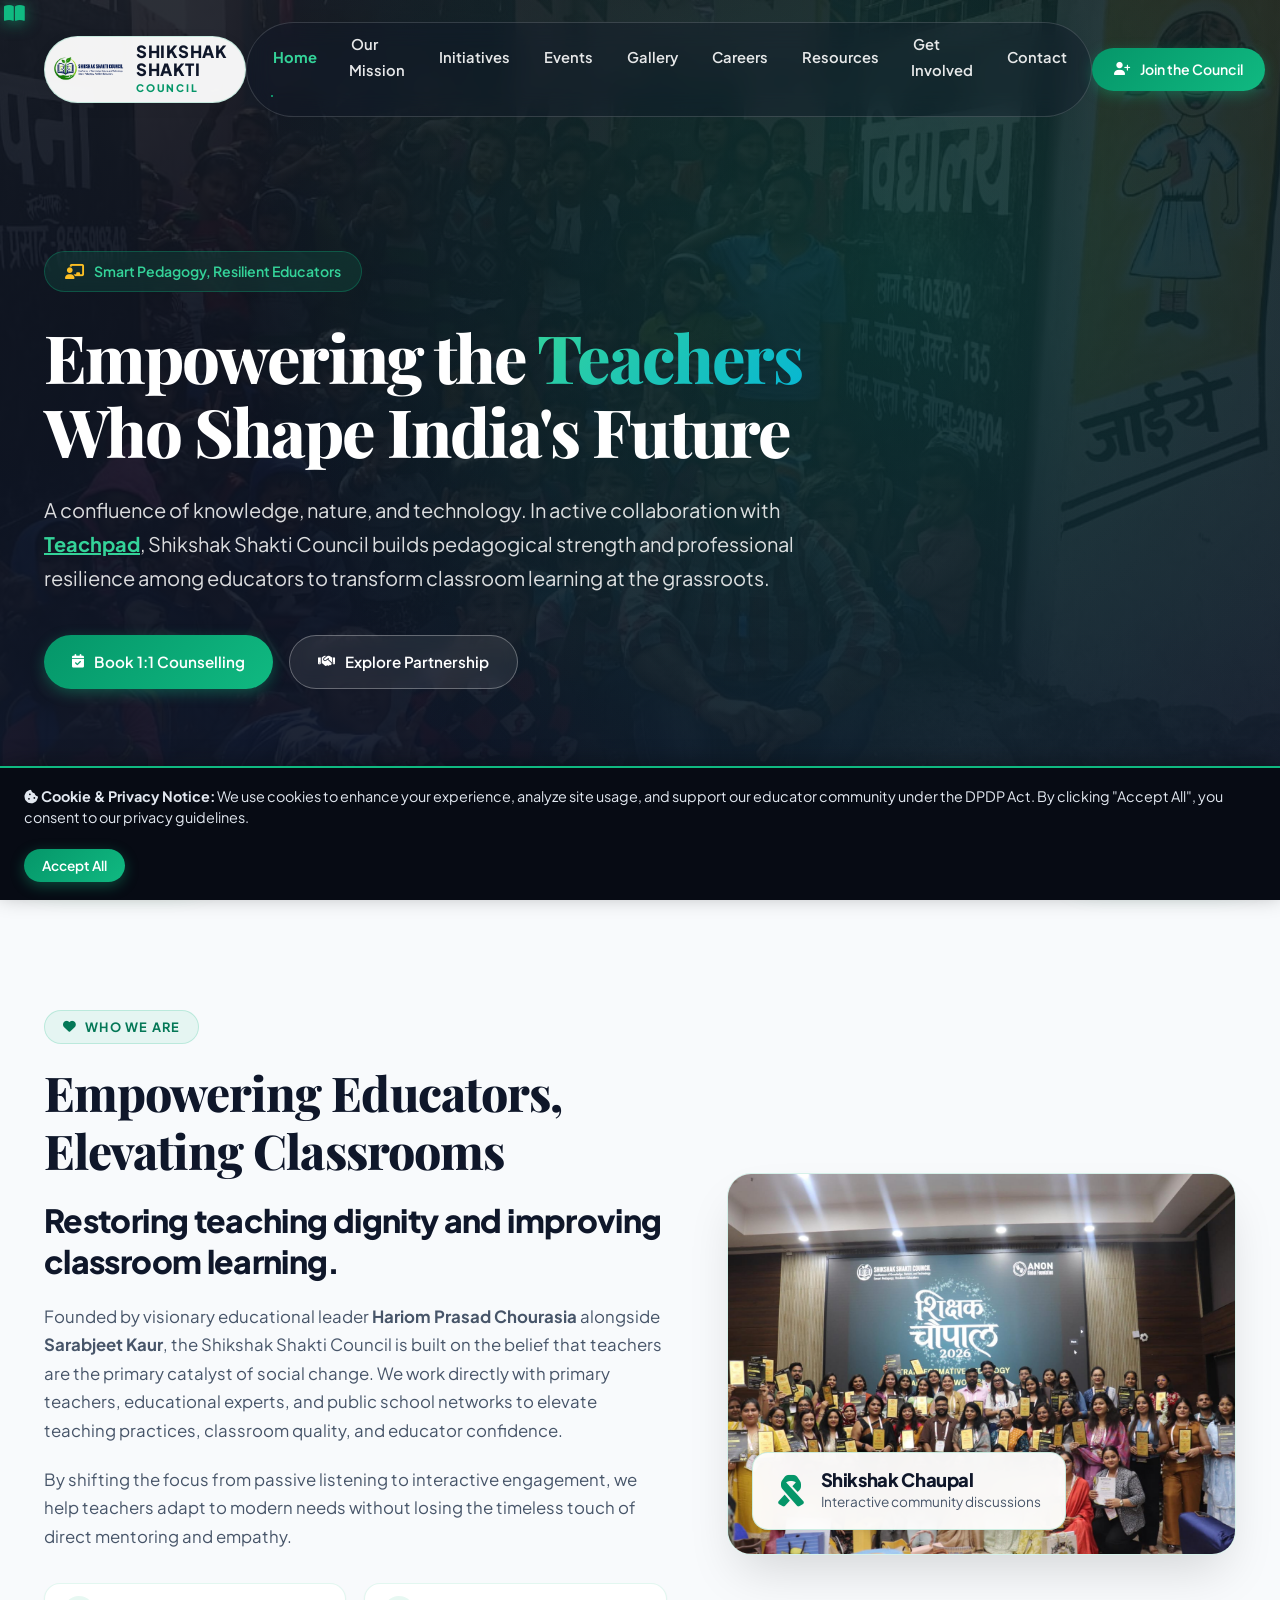
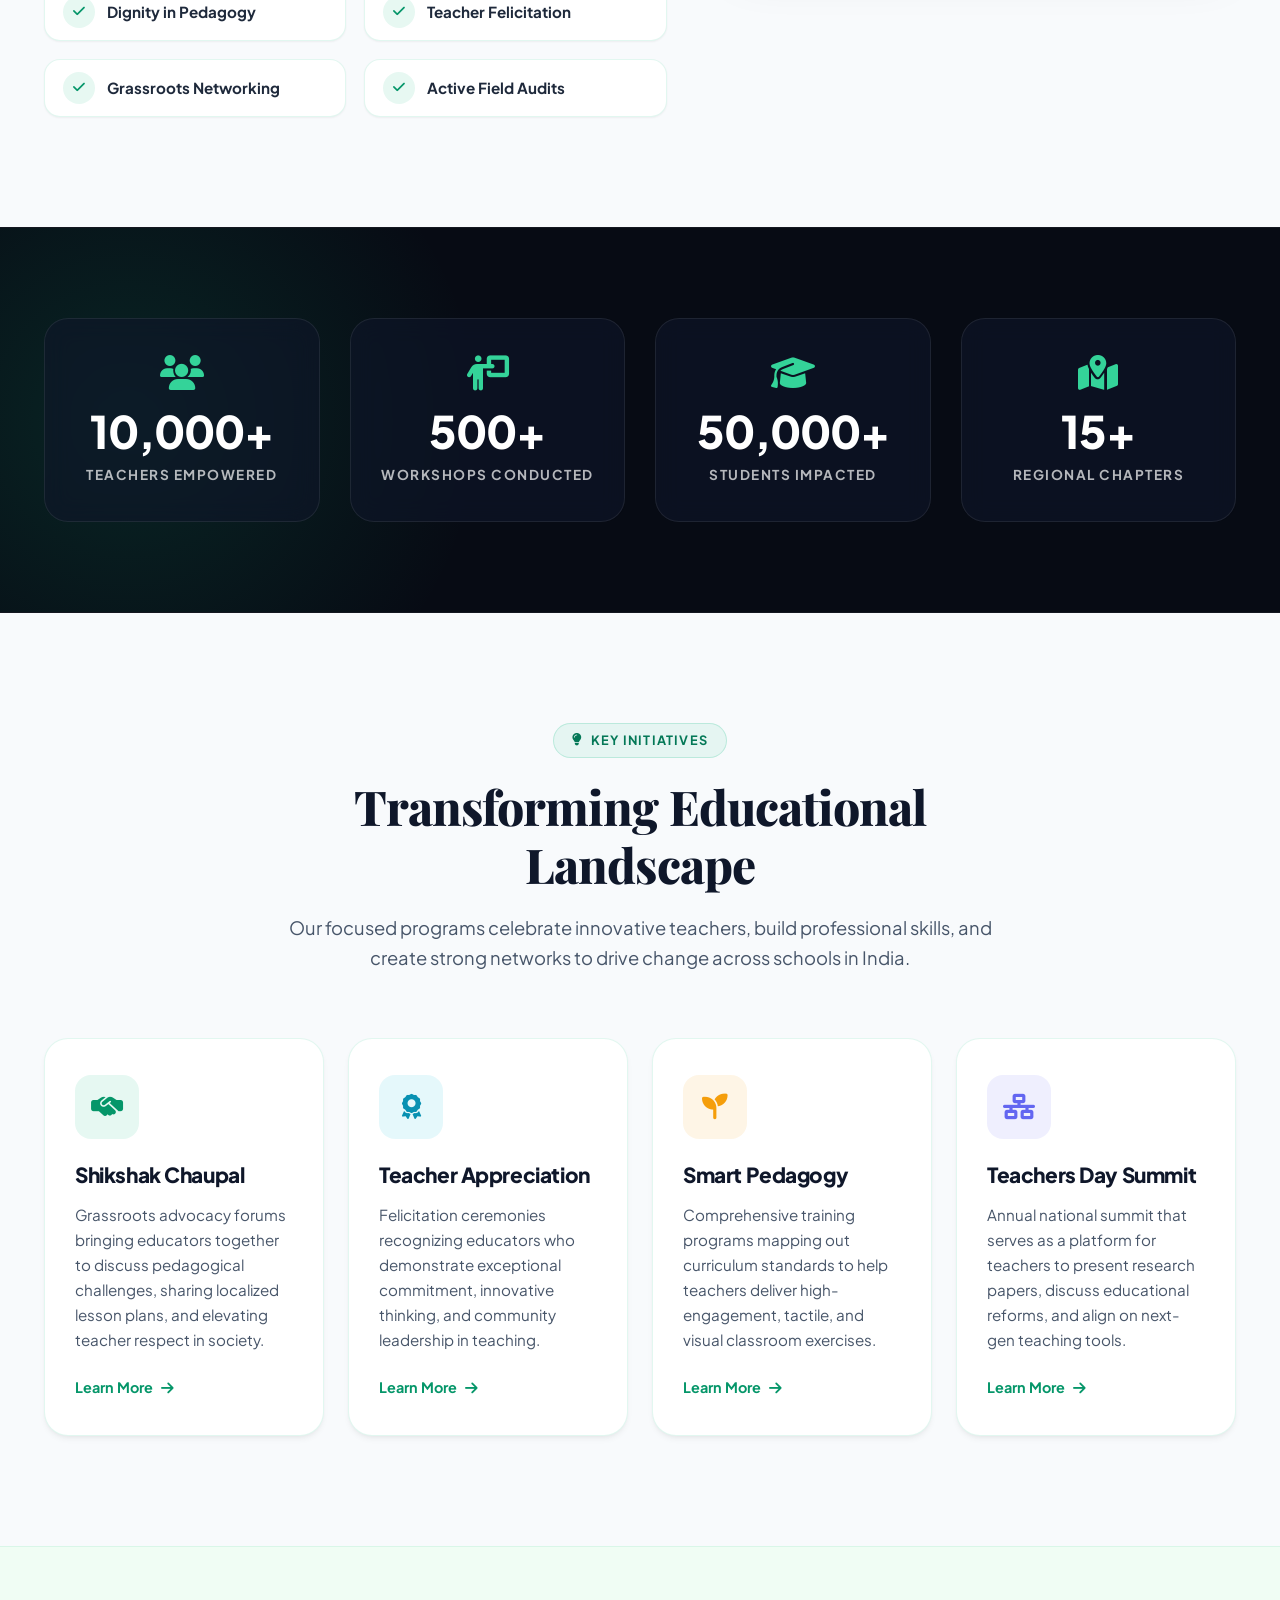
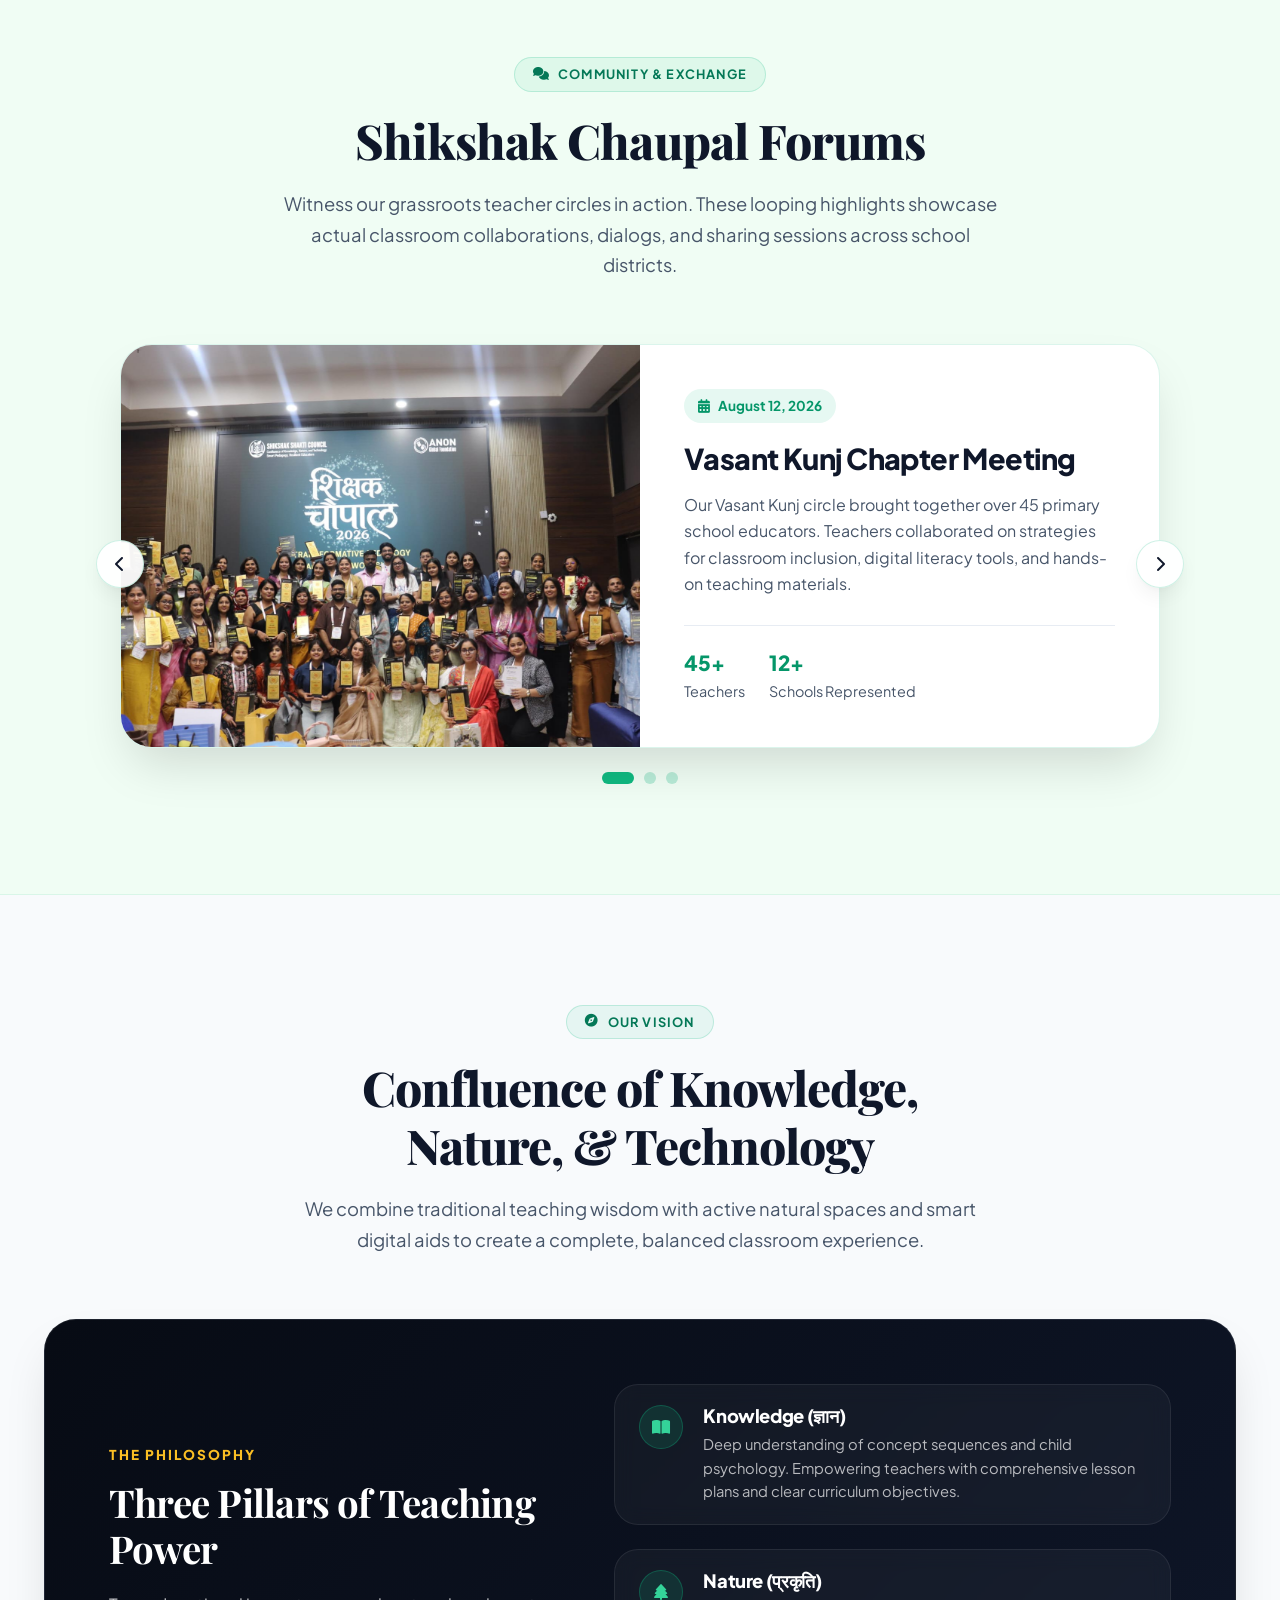
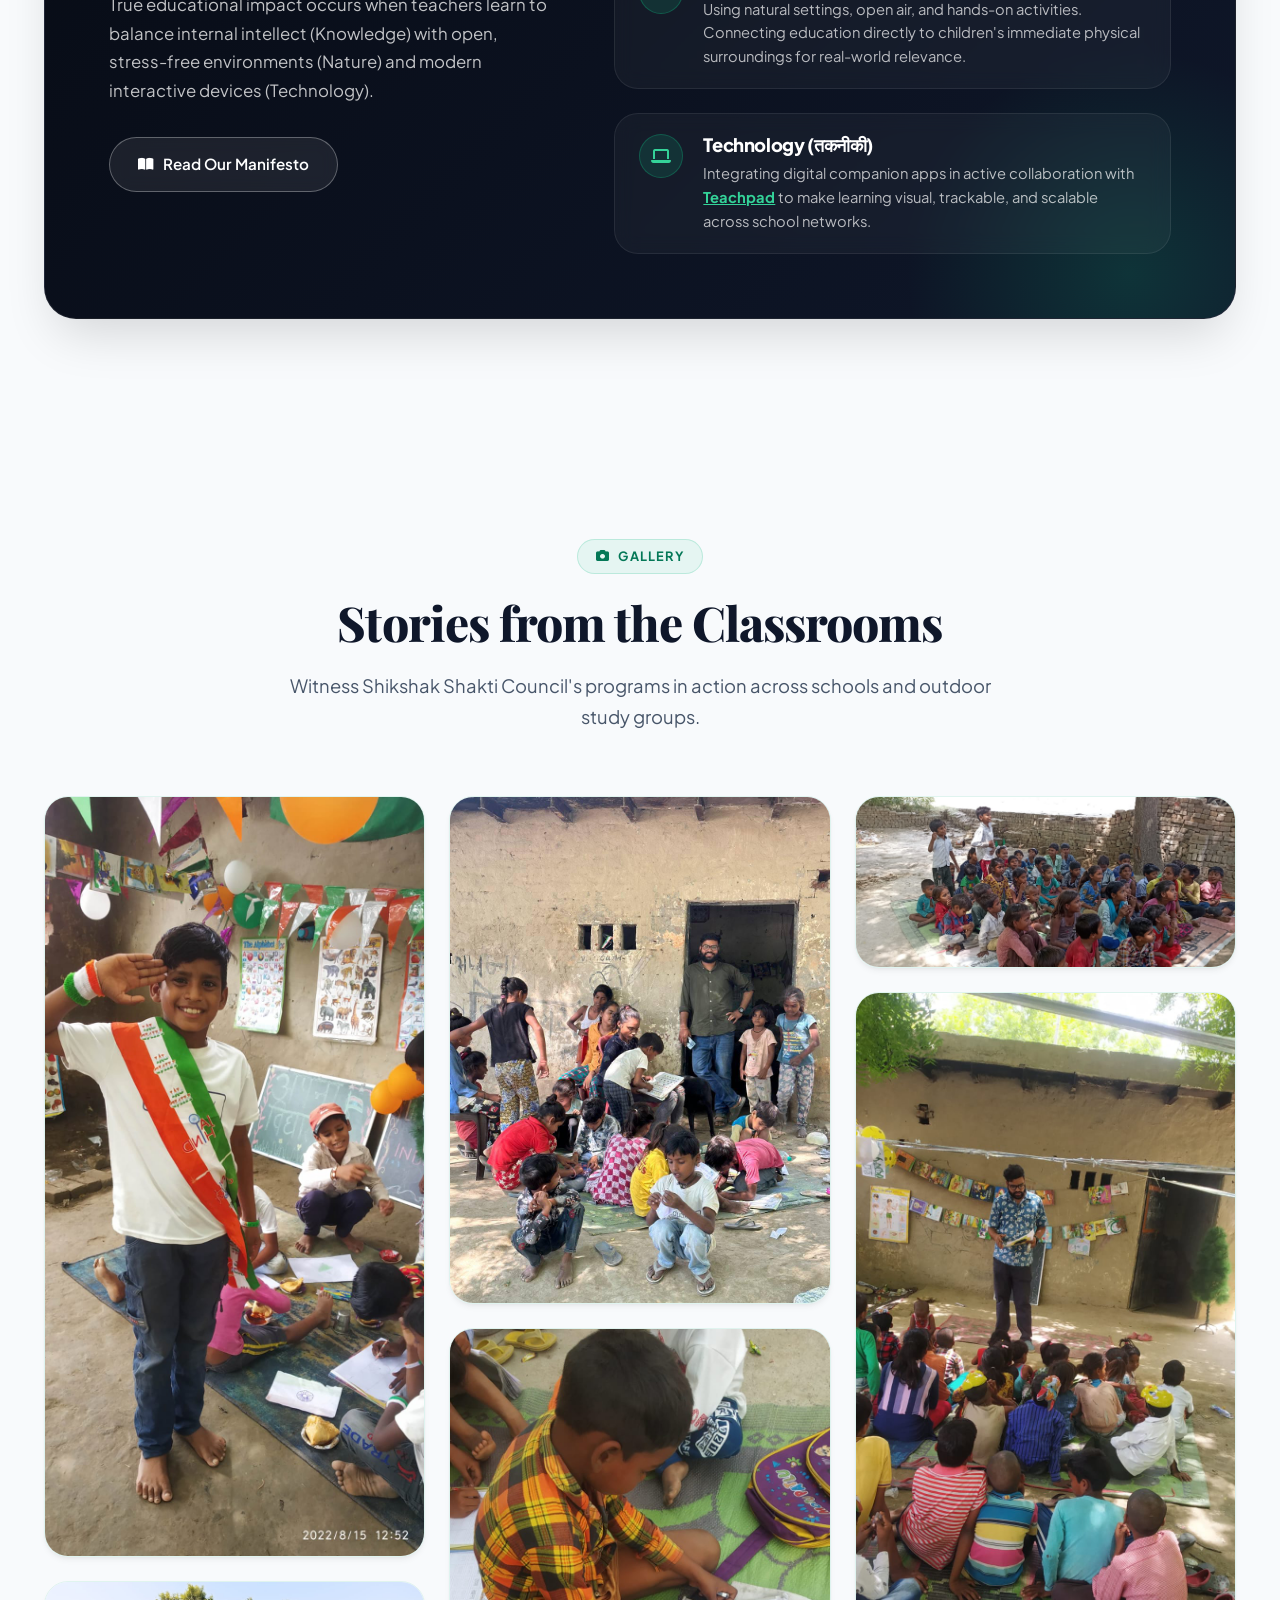
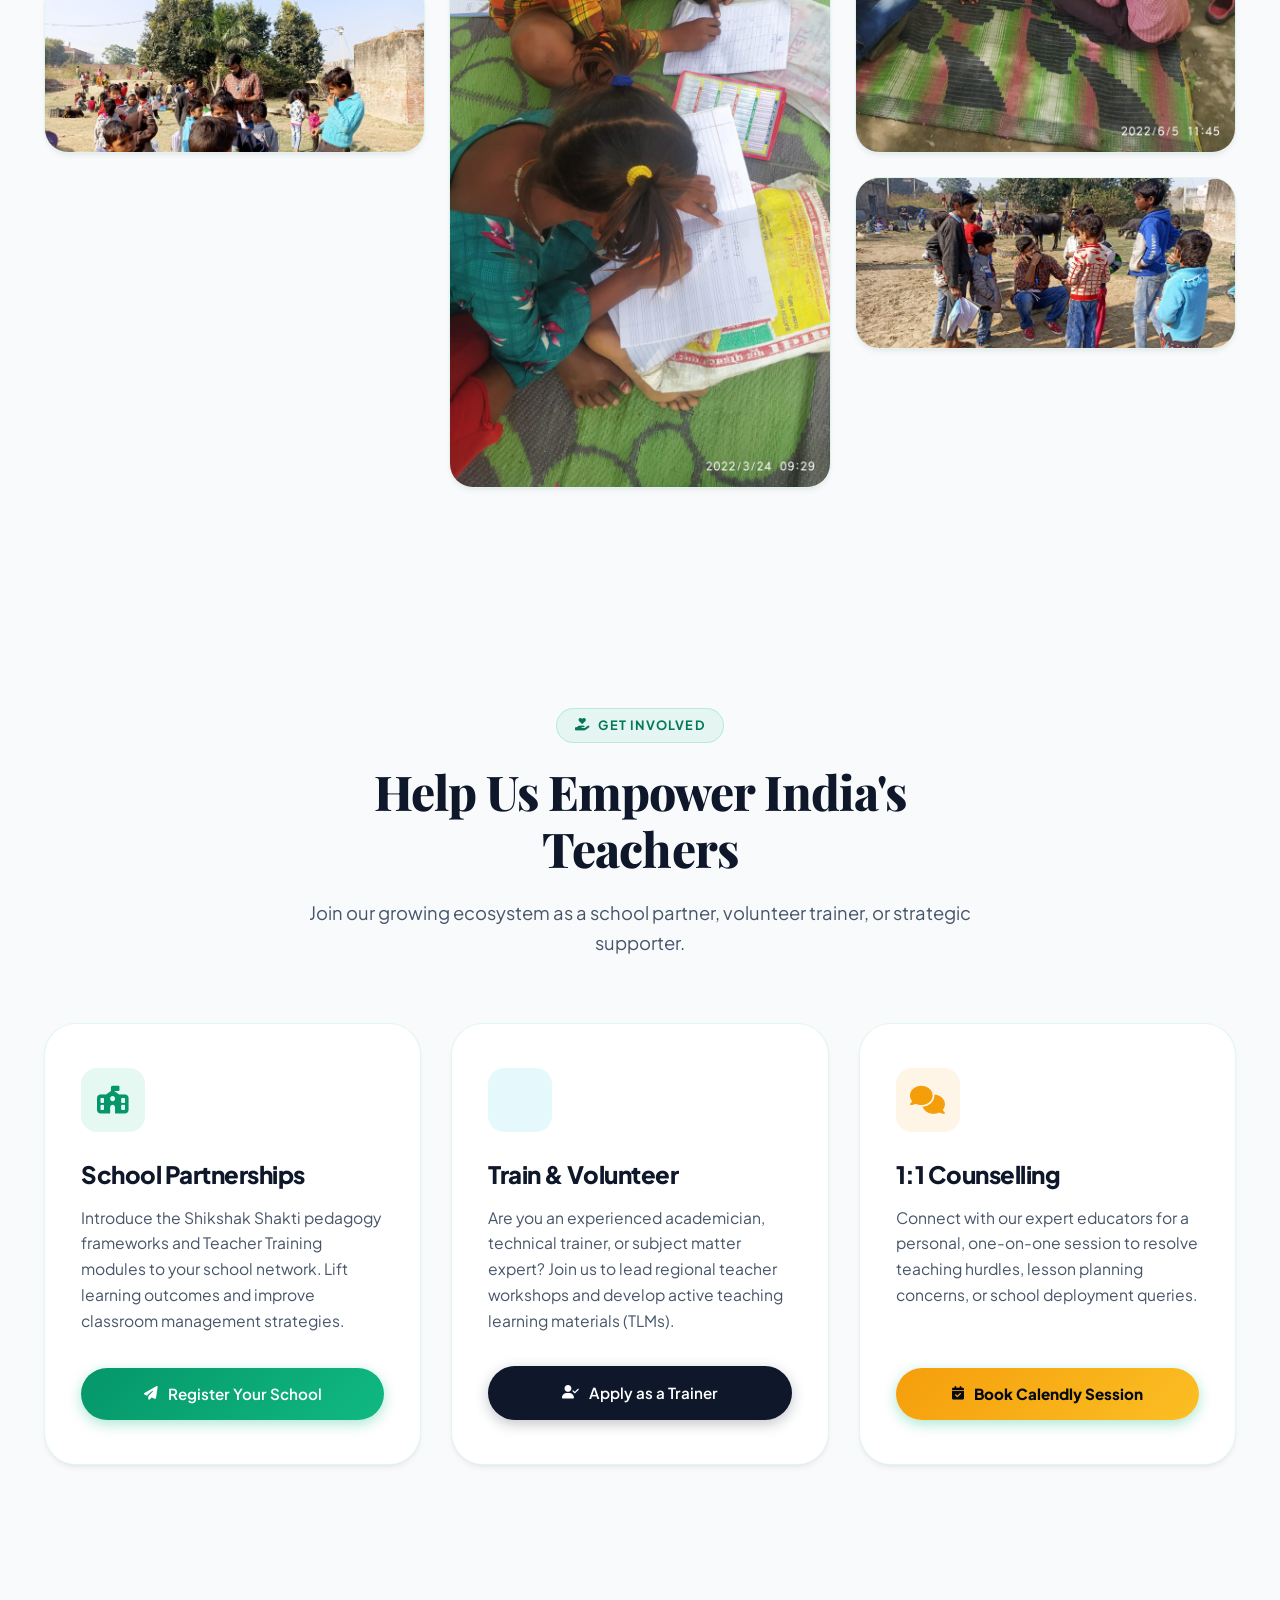
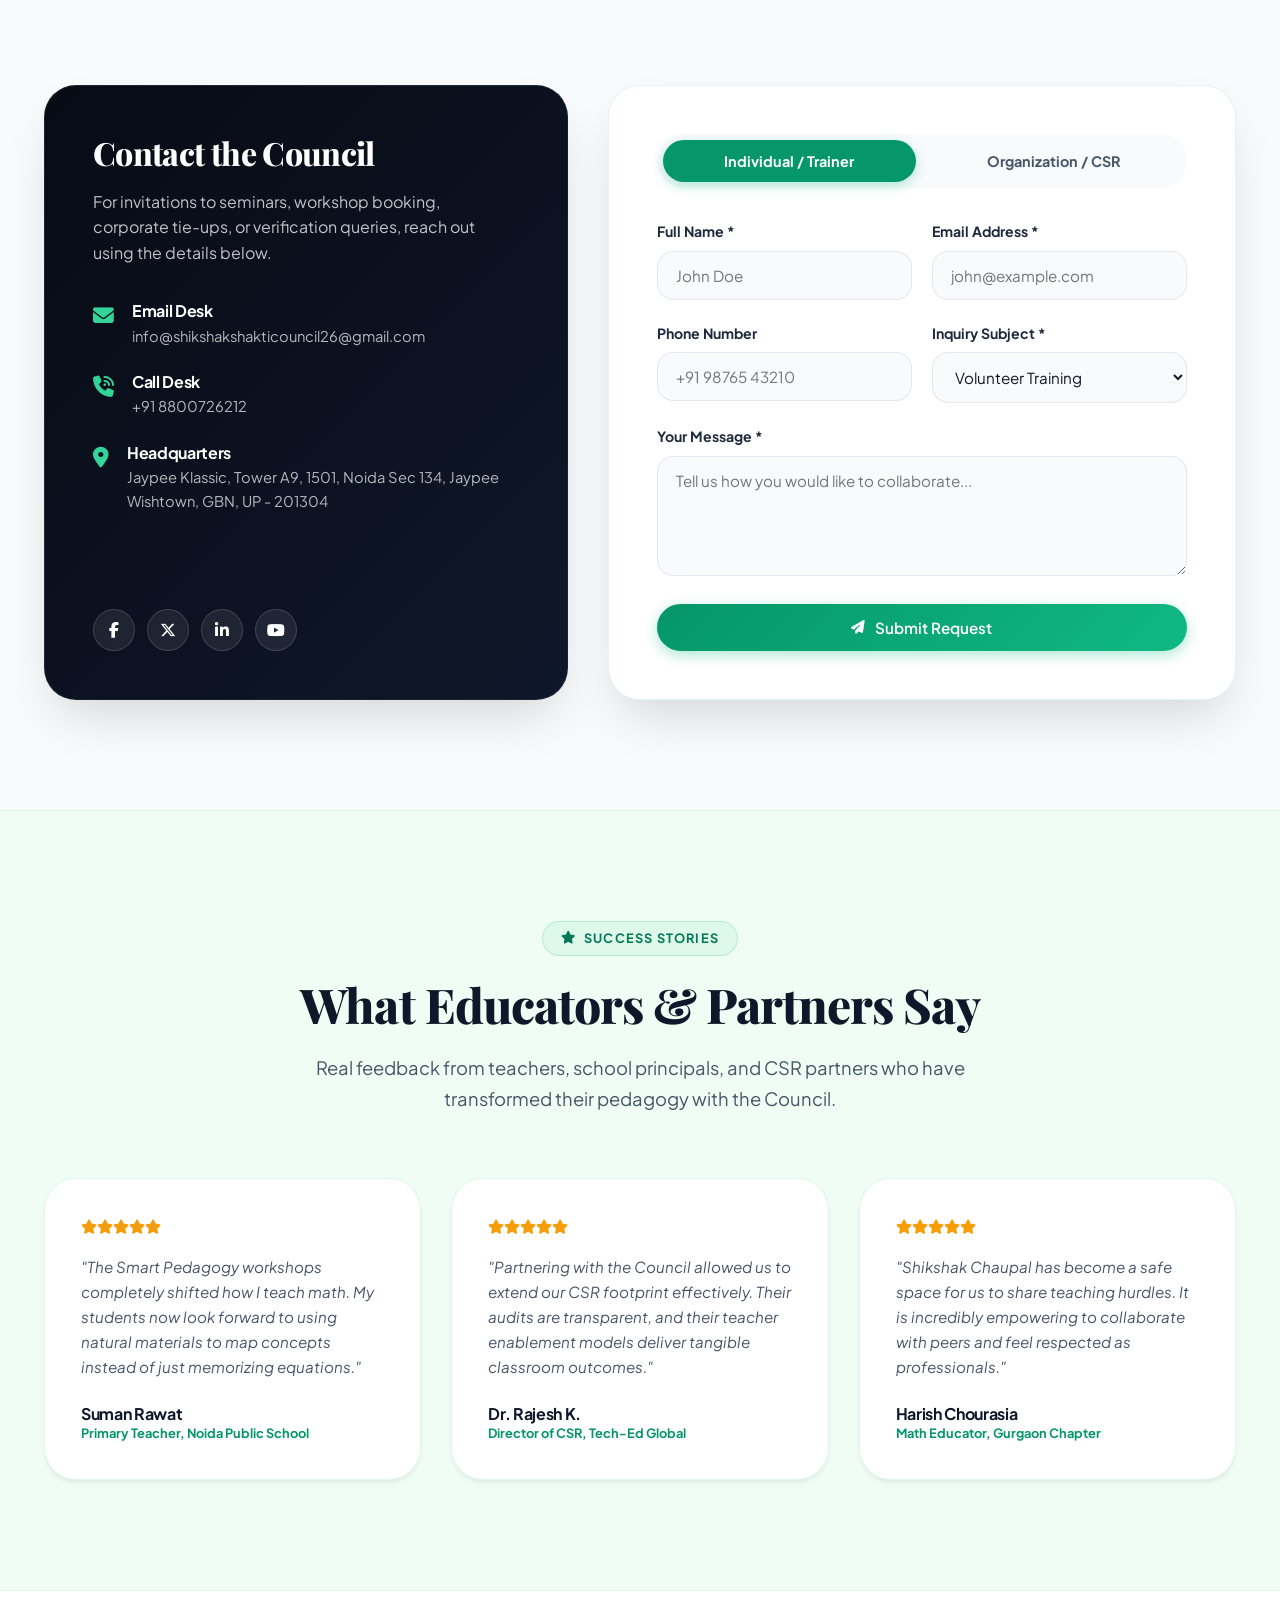
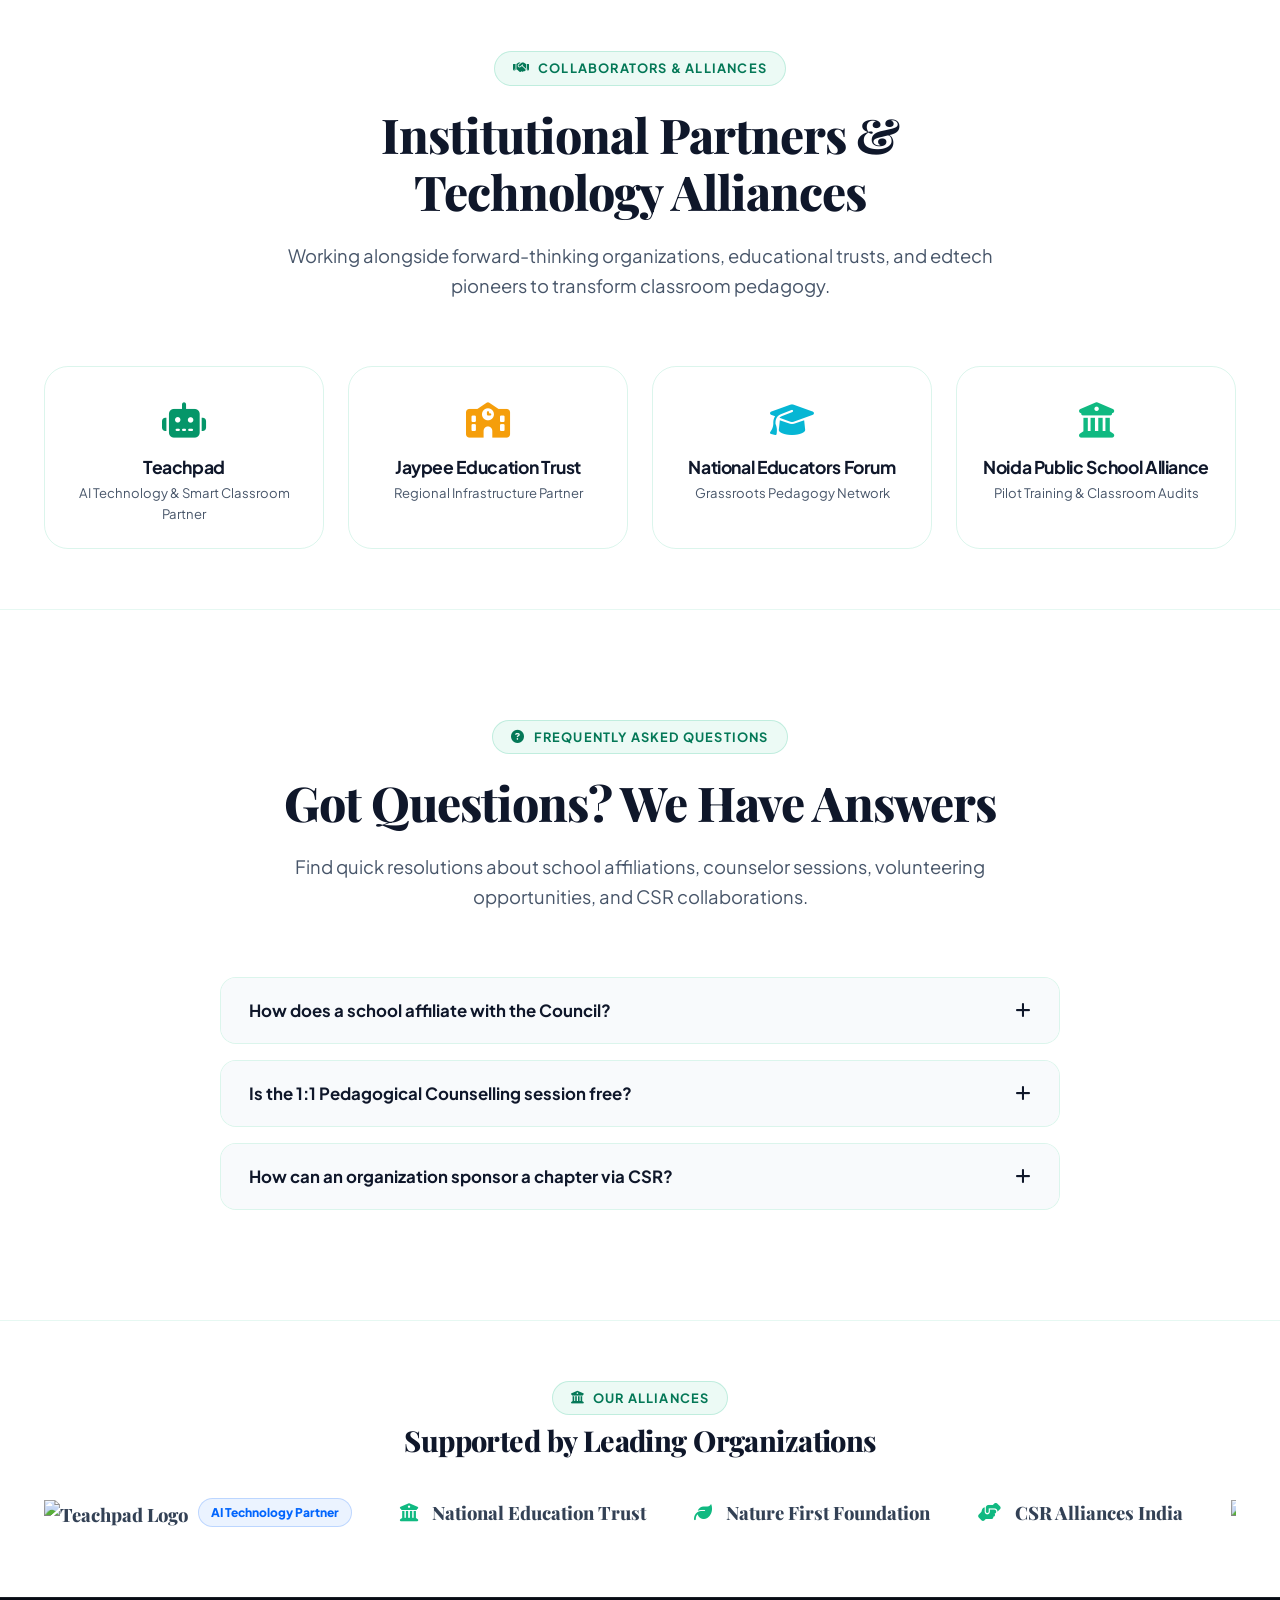
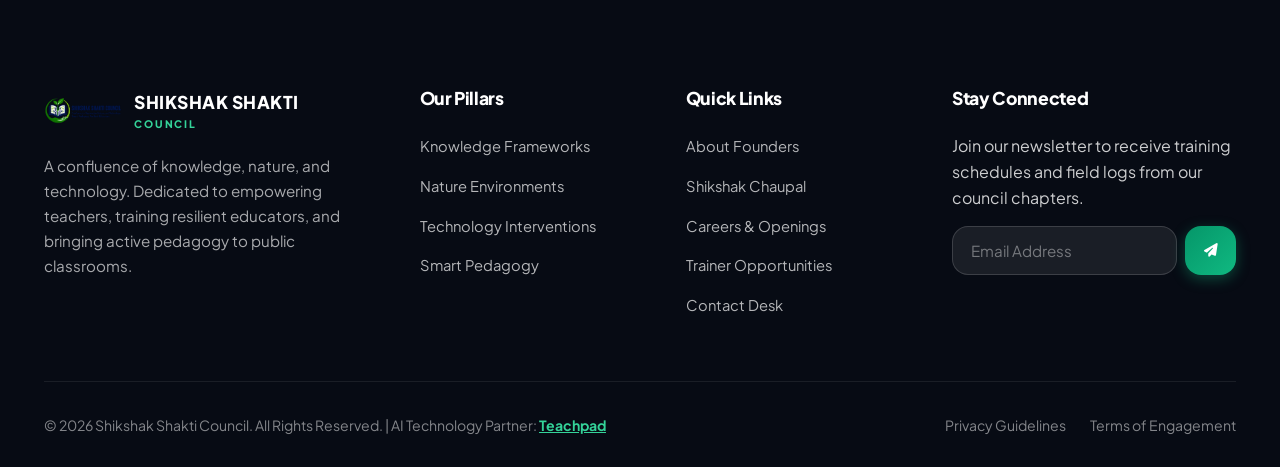
==== commit 7872bf63: "added-html-page-improved-rendering" ====
--- a/index.html
+++ b/index.html
@@ -17,6 +17,43 @@
     <!-- FontAwesome for Icons -->
     <link rel="stylesheet" href="https://cdnjs.cloudflare.com/ajax/libs/font-awesome/6.5.1/css/all.min.css">
     
+    <!-- Open Graph / Social Media Meta Tags -->
+    <meta property="og:type" content="website">
+    <meta property="og:url" content="https://shikshakshakticouncil.org/">
+    <meta property="og:title" content="Shikshak Shakti Council | Empowering Teachers & Smart Pedagogy">
+    <meta property="og:description" content="Empowering teachers, building resilient educators, and promoting smart pedagogy across rural and urban classrooms in India.">
+    <meta property="og:image" content="https://shikshakshakticouncil.org/ssc.png">
+
+    <!-- Twitter Card Meta Tags -->
+    <meta name="twitter:card" content="summary_large_image">
+    <meta name="twitter:title" content="Shikshak Shakti Council">
+    <meta name="twitter:description" content="Confluence of Knowledge, Nature, & Technology for Indian Educators.">
+    <meta name="twitter:image" content="https://shikshakshakticouncil.org/ssc.png">
+
+    <!-- JSON-LD Structured Data Schema -->
+    <script type="application/ld+json">
+    {
+      "@context": "https://schema.org",
+      "@type": "EducationalOrganization",
+      "name": "Shikshak Shakti Council",
+      "url": "https://shikshakshakticouncil.org",
+      "logo": "https://shikshakshakticouncil.org/ssc.png",
+      "email": "info@shikshakshakticouncil26@gmail.com",
+      "telephone": "+918800726212",
+      "address": {
+        "@type": "PostalAddress",
+        "streetAddress": "Jaypee Klassic, Tower A9, 1501, Jaypee Wishtown, Noida Sec 134",
+        "addressLocality": "Noida",
+        "addressRegion": "Uttar Pradesh",
+        "postalCode": "201304",
+        "addressCountry": "IN"
+      },
+      "sameAs": [
+        "https://teachpad.in"
+      ]
+    }
+    </script>
+    
     <!-- Core Style Stylesheet -->
     <link rel="stylesheet" href="styles.css">
 </head>
@@ -40,6 +77,8 @@
                     <li><a href="index.html#initiatives" class="nav-link">Initiatives</a></li>
                     <li><a href="events.html" class="nav-link">Events</a></li>
                     <li><a href="gallery.html" class="nav-link">Gallery</a></li>
+                    <li><a href="careers.html" class="nav-link">Careers</a></li>
+                    <li><a href="resources.html" class="nav-link">Resources</a></li>
                     <li><a href="index.html#involve" class="nav-link">Get Involved</a></li>
                     <li><a href="index.html#contact" class="nav-link">Contact</a></li>
                     <li class="header-cta-mobile" style="display: none;">
@@ -127,7 +166,7 @@
                 
                 <div class="about-image-side">
                     <div class="about-image-wrapper">
-                        <img src="IMG-20260814-WA0036.jpg" alt="Shikshak Shakti Council interactive classroom session" class="about-img">
+                        <img src="shikshak.jpeg" alt="Shikshak Shakti Council interactive classroom session" class="about-img">
                         <div class="about-image-badge">
                             <i class="fas fa-ribbon"></i>
                             <div class="badge-text">
@@ -237,7 +276,7 @@
                     <div class="slide active">
                         <div class="slide-content-grid">
                             <div class="slide-image">
-                                <img src="IMG-20260814-WA0036.jpg" alt="Shikshak Chaupal Interactive Session">
+                                <img src="shikshak.jpeg" alt="Shikshak Chaupal Interactive Session">
                             </div>
                             <div class="slide-info">
                                 <span class="slide-date"><i class="fas fa-calendar-alt"></i> August 12, 2026</span>
@@ -466,21 +505,21 @@
                                 <i class="fas fa-envelope"></i>
                                 <div>
                                     <h5>Email Desk</h5>
-                                    <p>info@shikshakshakti.org</p>
+                                    <p><a href="mailto:info@shikshakshakticouncil26@gmail.com">info@shikshakshakticouncil26@gmail.com</a></p>
                                 </div>
                             </div>
                             <div class="contact-detail-item">
                                 <i class="fas fa-phone-volume"></i>
                                 <div>
                                     <h5>Call Desk</h5>
-                                    <p>+91 (011) 4509 8456</p>
+                                    <p><a href="tel:+918800726212">+91 8800726212</a></p>
                                 </div>
                             </div>
                             <div class="contact-detail-item">
                                 <i class="fas fa-location-dot"></i>
                                 <div>
                                     <h5>Headquarters</h5>
-                                    <p>Constituency Club Area, Vasant Kunj Sector-B, New Delhi, 110070, India</p>
+                                    <p>Jaypee Klassic, Tower A9, 1501, Noida Sec 134, Jaypee Wishtown, GBN, UP - 201304</p>
                                 </div>
                             </div>
                         </div>
@@ -653,6 +692,40 @@
                             <p style="font-size: 0.8rem; color: var(--clr-emerald-600); font-weight: 700;">Math Educator, Gurgaon Chapter</p>
                         </div>
                     </div>
+                </div>
+            </div>
+        </div>
+    </section>
+
+    <!-- Institutional Partners & Collaborators Section -->
+    <section class="section partners-section" style="background: var(--bg-white);">
+        <div class="container">
+            <div class="section-header text-center">
+                <span class="section-tag"><i class="fas fa-handshake"></i> Collaborators & Alliances</span>
+                <h2 class="section-title serif-font">Institutional Partners & Technology Alliances</h2>
+                <p class="section-desc">Working alongside forward-thinking organizations, educational trusts, and edtech pioneers to transform classroom pedagogy.</p>
+            </div>
+            
+            <div class="partners-grid" style="display: grid; grid-template-columns: repeat(4, 1fr); gap: 24px; margin-top: 40px;">
+                <div class="partner-card" style="background: var(--clr-slate-50); border: 1px solid rgba(16,185,129,0.15); border-radius: var(--radius-lg); padding: 24px; text-align: center;">
+                    <div style="font-size: 2.2rem; color: var(--clr-emerald-600); margin-bottom: 10px;"><i class="fas fa-robot"></i></div>
+                    <h4 style="font-size: 1.1rem; margin-bottom: 4px; font-weight: 700;">Teachpad</h4>
+                    <p style="font-size: 0.82rem; color: var(--clr-slate-600);">AI Technology & Smart Classroom Partner</p>
+                </div>
+                <div class="partner-card" style="background: var(--clr-slate-50); border: 1px solid rgba(16,185,129,0.15); border-radius: var(--radius-lg); padding: 24px; text-align: center;">
+                    <div style="font-size: 2.2rem; color: var(--clr-amber-500); margin-bottom: 10px;"><i class="fas fa-school"></i></div>
+                    <h4 style="font-size: 1.1rem; margin-bottom: 4px; font-weight: 700;">Jaypee Education Trust</h4>
+                    <p style="font-size: 0.82rem; color: var(--clr-slate-600);">Regional Infrastructure Partner</p>
+                </div>
+                <div class="partner-card" style="background: var(--clr-slate-50); border: 1px solid rgba(16,185,129,0.15); border-radius: var(--radius-lg); padding: 24px; text-align: center;">
+                    <div style="font-size: 2.2rem; color: #06b6d4; margin-bottom: 10px;"><i class="fas fa-graduation-cap"></i></div>
+                    <h4 style="font-size: 1.1rem; margin-bottom: 4px; font-weight: 700;">National Educators Forum</h4>
+                    <p style="font-size: 0.82rem; color: var(--clr-slate-600);">Grassroots Pedagogy Network</p>
+                </div>
+                <div class="partner-card" style="background: var(--clr-slate-50); border: 1px solid rgba(16,185,129,0.15); border-radius: var(--radius-lg); padding: 24px; text-align: center;">
+                    <div style="font-size: 2.2rem; color: var(--clr-emerald-500); margin-bottom: 10px;"><i class="fas fa-building-columns"></i></div>
+                    <h4 style="font-size: 1.1rem; margin-bottom: 4px; font-weight: 700;">Noida Public School Alliance</h4>
+                    <p style="font-size: 0.82rem; color: var(--clr-slate-600);">Pilot Training & Classroom Audits</p>
                 </div>
             </div>
         </div>
@@ -772,6 +845,7 @@
                     <ul class="footer-links">
                         <li><a href="#about" class="footer-link">About Founders</a></li>
                         <li><a href="#initiatives" class="footer-link">Shikshak Chaupal</a></li>
+                        <li><a href="careers.html" class="footer-link">Careers & Openings</a></li>
                         <li><a href="#involve" class="footer-link">Trainer Opportunities</a></li>
                         <li><a href="#contact" class="footer-link">Contact Desk</a></li>
                     </ul>
--- a/styles.css
+++ b/styles.css
@@ -1527,6 +1527,17 @@
     margin: 0;
 }
 
+.contact-detail-item p a {
+    color: inherit;
+    text-decoration: none;
+    transition: color 0.2s ease;
+}
+
+.contact-detail-item p a:hover {
+    color: var(--clr-emerald-400);
+    text-decoration: underline;
+}
+
 .social-links {
     display: flex;
     gap: 12px;
@@ -2066,6 +2077,70 @@
 .floating-calendly-btn:hover {
     transform: translateY(-4px) scale(1.03);
     box-shadow: 0 15px 40px rgba(16, 185, 129, 0.5);
+}
+
+/* Floating WhatsApp Button */
+.floating-whatsapp-btn {
+    position: fixed;
+    bottom: 30px;
+    left: 30px;
+    z-index: 999;
+    background: #25D366;
+    color: #ffffff;
+    padding: 14px 22px;
+    border-radius: var(--radius-full);
+    box-shadow: 0 10px 30px rgba(37, 211, 102, 0.4);
+    display: flex;
+    align-items: center;
+    gap: 10px;
+    font-weight: 700;
+    font-size: 0.92rem;
+    transition: var(--transition);
+    border: 1.5px solid rgba(255, 255, 255, 0.25);
+    text-decoration: none;
+}
+
+.floating-whatsapp-btn:hover {
+    transform: translateY(-4px) scale(1.03);
+    box-shadow: 0 15px 40px rgba(37, 211, 102, 0.6);
+    color: #ffffff;
+}
+
+/* Cookie Consent Banner */
+.cookie-banner {
+    position: fixed;
+    bottom: 0;
+    left: 0;
+    right: 0;
+    background: var(--clr-slate-950);
+    color: var(--clr-slate-200);
+    padding: 18px 24px;
+    z-index: 9999;
+    box-shadow: 0 -4px 20px rgba(0, 0, 0, 0.3);
+    border-top: 2px solid var(--clr-emerald-500);
+    display: flex;
+    align-items: center;
+    justify-content: space-between;
+    gap: 20px;
+    flex-wrap: wrap;
+    transition: transform 0.4s ease, opacity 0.4s ease;
+}
+
+.cookie-banner.hidden {
+    transform: translateY(100%);
+    opacity: 0;
+    pointer-events: none;
+}
+
+.cookie-banner-content p {
+    margin: 0;
+    font-size: 0.9rem;
+    line-height: 1.5;
+}
+
+.cookie-banner-actions {
+    display: flex;
+    gap: 12px;
 }
 
 /* Toast Notifications */
@@ -2156,8 +2231,23 @@
     .gallery-grid { columns: 1; }
     .slider-btn { display: none; }
     .about-features { grid-template-columns: 1fr; }
+    .floating-calendly-btn {
+        right: 18px;
+        bottom: 20px;
+        padding: 14px;
+        border-radius: 50%;
+        box-shadow: 0 6px 20px rgba(16, 185, 129, 0.45);
+    }
     .floating-calendly-btn span { display: none; }
-    .floating-calendly-btn { padding: 14px; border-radius: 50%; }
+
+    .floating-whatsapp-btn {
+        left: 18px;
+        bottom: 20px;
+        padding: 14px;
+        border-radius: 50%;
+        box-shadow: 0 6px 20px rgba(37, 211, 102, 0.45);
+    }
+    .floating-whatsapp-btn span { display: none; }
 }
 
 /* ==========================================================================
@@ -2198,6 +2288,222 @@
 
 .hero-title span {
     color: var(--clr-amber-400);
+}
+
+/* ==========================================================================
+   CAREERS PAGE STYLING
+   ========================================================================== */
+.benefits-grid {
+    display: grid;
+    grid-template-columns: repeat(4, 1fr);
+    gap: 24px;
+    margin-top: 40px;
+}
+
+.benefit-card {
+    background: var(--bg-white);
+    padding: 32px 24px;
+    border-radius: var(--radius-xl);
+    border: 1px solid rgba(16, 185, 129, 0.12);
+    box-shadow: var(--shadow-sm);
+    transition: var(--transition);
+    text-align: center;
+}
+
+.benefit-card:hover {
+    transform: translateY(-6px);
+    box-shadow: var(--shadow-lg);
+    border-color: var(--clr-emerald-400);
+}
+
+.benefit-icon {
+    width: 60px;
+    height: 60px;
+    border-radius: 50%;
+    background: rgba(16, 185, 129, 0.1);
+    color: var(--clr-emerald-600);
+    display: flex;
+    align-items: center;
+    justify-content: center;
+    font-size: 1.5rem;
+    margin: 0 auto 20px;
+    transition: var(--transition);
+}
+
+.benefit-card:hover .benefit-icon {
+    background: var(--clr-emerald-600);
+    color: var(--bg-white);
+}
+
+.benefit-card h4 {
+    font-size: 1.15rem;
+    color: var(--clr-slate-900);
+    margin-bottom: 12px;
+    font-weight: 700;
+}
+
+.benefit-card p {
+    font-size: 0.9rem;
+    color: var(--clr-slate-600);
+    line-height: 1.6;
+}
+
+.jobs-grid {
+    display: grid;
+    grid-template-columns: repeat(2, 1fr);
+    gap: 30px;
+}
+
+.job-card {
+    background: var(--bg-white);
+    border-radius: var(--radius-xl);
+    padding: 32px;
+    border: 1px solid rgba(16, 185, 129, 0.15);
+    box-shadow: var(--shadow-sm);
+    display: flex;
+    flex-direction: column;
+    transition: var(--transition);
+    position: relative;
+}
+
+.job-card:hover {
+    transform: translateY(-4px);
+    box-shadow: var(--shadow-md);
+    border-color: var(--clr-emerald-500);
+}
+
+.job-header {
+    display: flex;
+    justify-content: space-between;
+    align-items: flex-start;
+    gap: 16px;
+    margin-bottom: 16px;
+    flex-wrap: wrap;
+}
+
+.job-title-group h3 {
+    font-size: 1.3rem;
+    color: var(--clr-slate-900);
+    margin-bottom: 6px;
+}
+
+.job-department {
+    font-size: 0.85rem;
+    font-weight: 600;
+    color: var(--clr-emerald-600);
+    text-transform: uppercase;
+    letter-spacing: 0.5px;
+}
+
+.job-badges {
+    display: flex;
+    gap: 8px;
+    flex-wrap: wrap;
+}
+
+.job-badge {
+    padding: 4px 12px;
+    border-radius: var(--radius-full);
+    font-size: 0.75rem;
+    font-weight: 700;
+}
+
+.job-badge.featured {
+    background: rgba(245, 158, 11, 0.15);
+    color: #d97706;
+    border: 1px solid rgba(245, 158, 11, 0.3);
+}
+
+.job-badge.full-time {
+    background: rgba(16, 185, 129, 0.12);
+    color: var(--clr-emerald-700);
+    border: 1px solid rgba(16, 185, 129, 0.3);
+}
+
+.job-badge.part-time {
+    background: rgba(6, 182, 212, 0.12);
+    color: #0891b2;
+    border: 1px solid rgba(6, 182, 212, 0.3);
+}
+
+.job-meta-list {
+    display: flex;
+    gap: 18px;
+    margin-bottom: 18px;
+    font-size: 0.88rem;
+    color: var(--clr-slate-500);
+    flex-wrap: wrap;
+}
+
+.job-meta-item {
+    display: flex;
+    align-items: center;
+    gap: 6px;
+}
+
+.job-meta-item i {
+    color: var(--clr-emerald-500);
+}
+
+.job-description {
+    font-size: 0.95rem;
+    color: var(--clr-slate-600);
+    line-height: 1.6;
+    margin-bottom: 20px;
+}
+
+.job-requirements {
+    margin-bottom: 24px;
+}
+
+.job-requirements h5 {
+    font-size: 0.9rem;
+    font-weight: 700;
+    color: var(--clr-slate-800);
+    margin-bottom: 8px;
+}
+
+.job-requirements ul {
+    list-style: none;
+    padding: 0;
+    margin: 0;
+}
+
+.job-requirements li {
+    font-size: 0.88rem;
+    color: var(--clr-slate-600);
+    position: relative;
+    padding-left: 20px;
+    margin-bottom: 6px;
+}
+
+.job-requirements li::before {
+    content: "✓";
+    position: absolute;
+    left: 0;
+    color: var(--clr-emerald-500);
+    font-weight: bold;
+}
+
+.job-card-action {
+    margin-top: auto;
+    padding-top: 16px;
+    border-top: 1px solid var(--clr-slate-100);
+}
+
+@media (max-width: 992px) {
+    .benefits-grid {
+        grid-template-columns: repeat(2, 1fr);
+    }
+    .jobs-grid {
+        grid-template-columns: 1fr;
+    }
+}
+
+@media (max-width: 576px) {
+    .benefits-grid {
+        grid-template-columns: 1fr;
+    }
 }
 
 /* Reduced Motion for Accessibility */
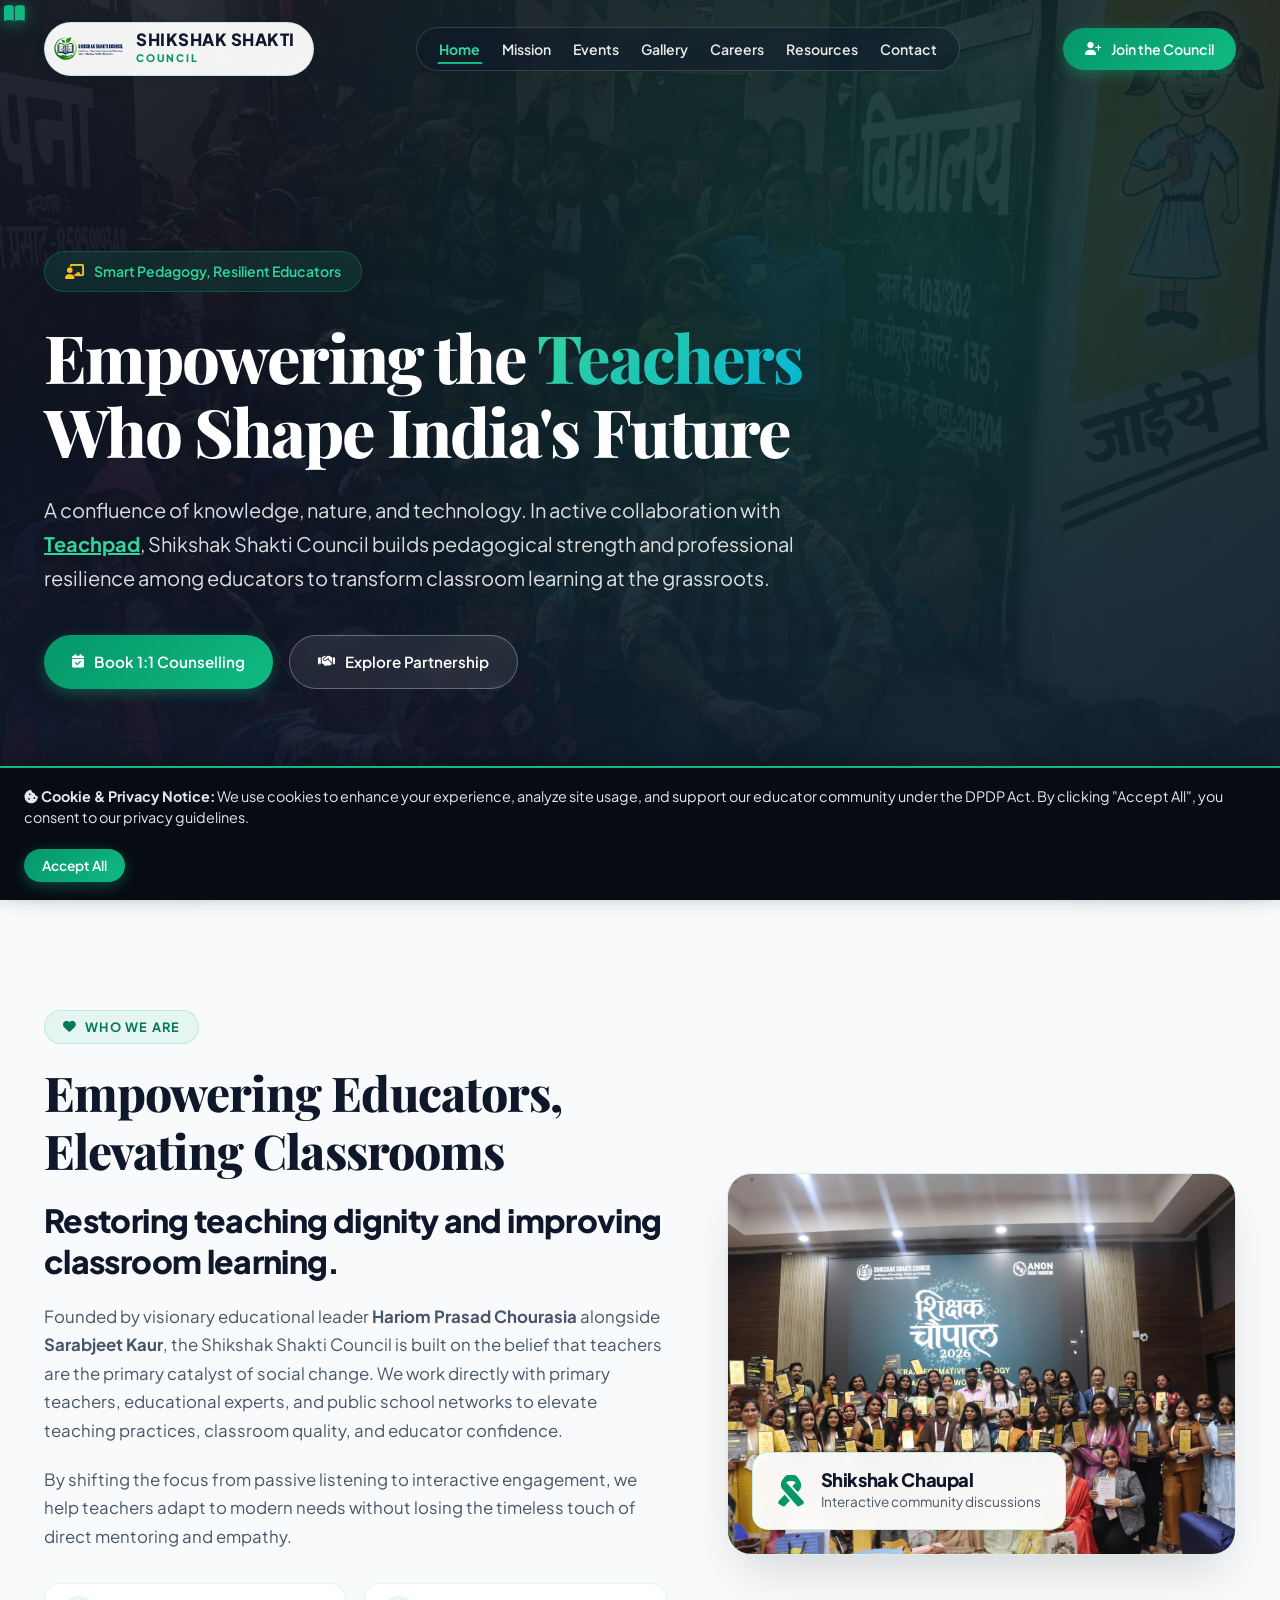
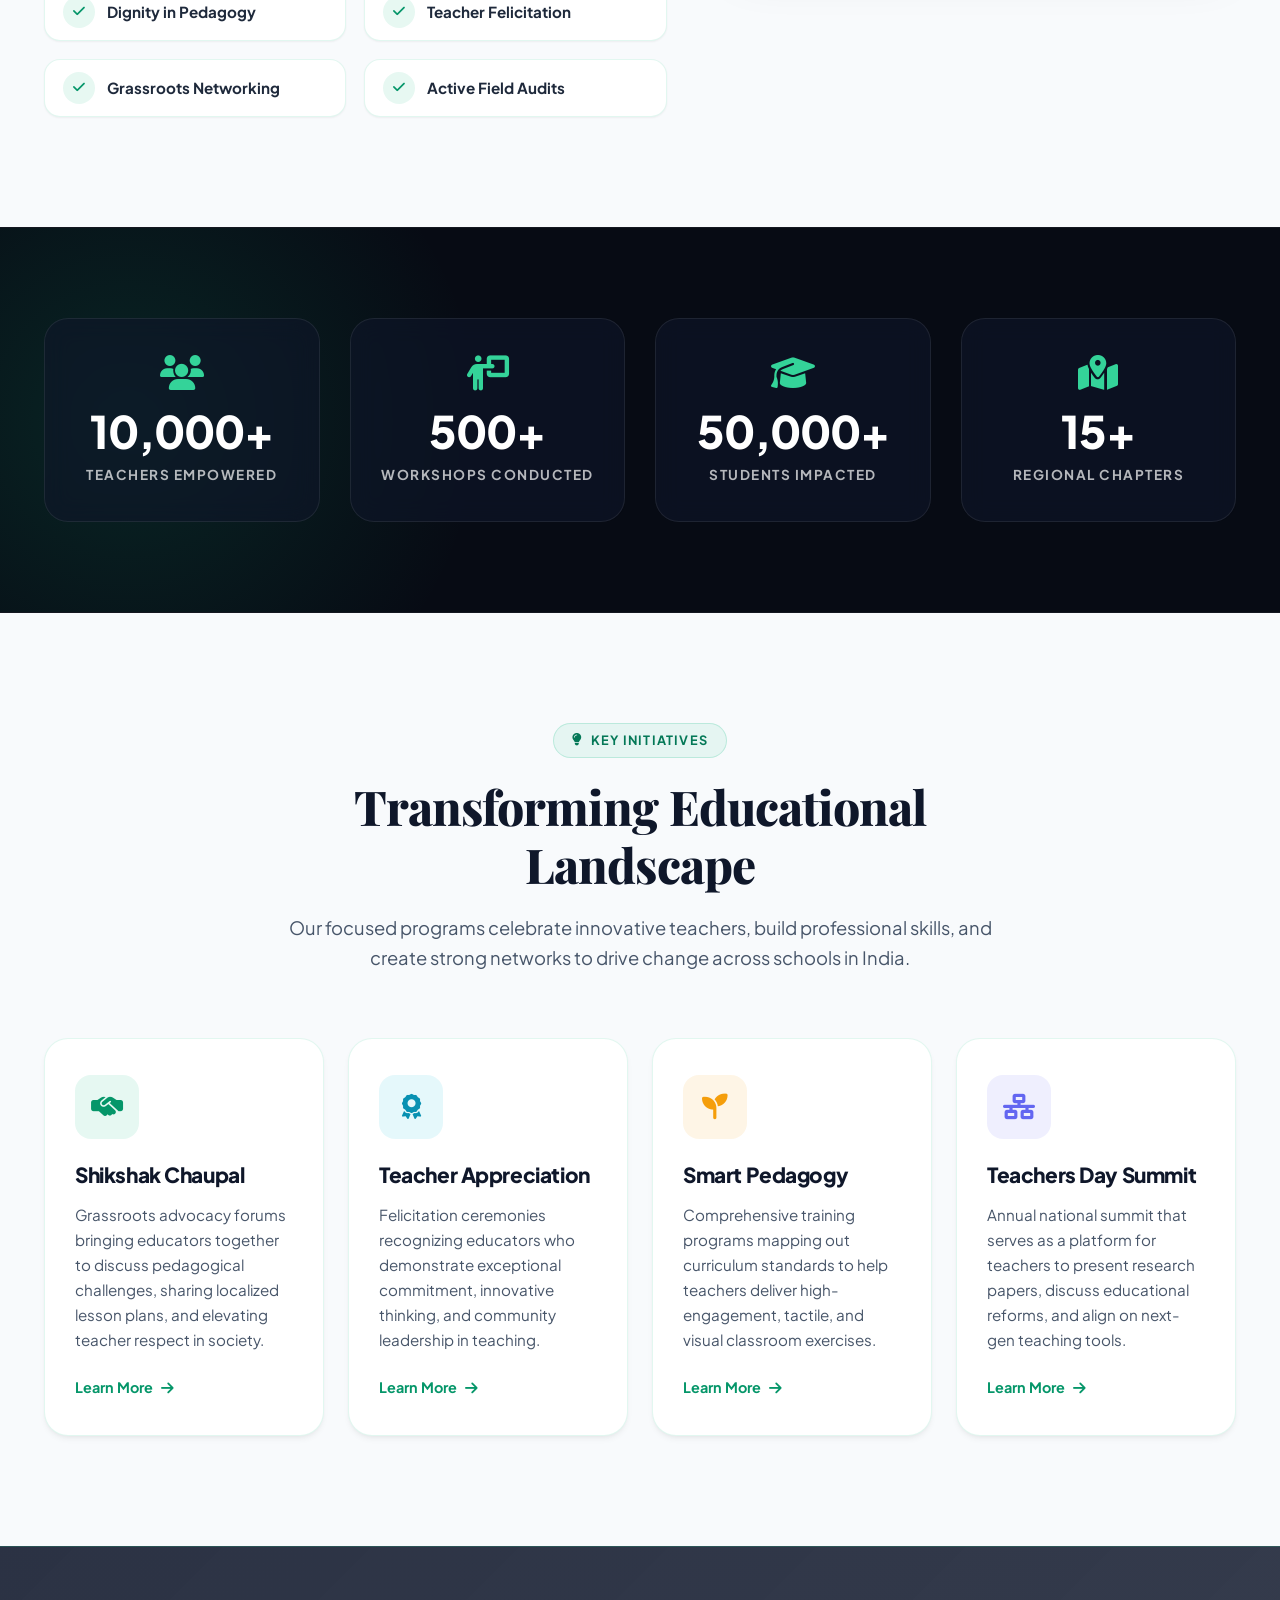
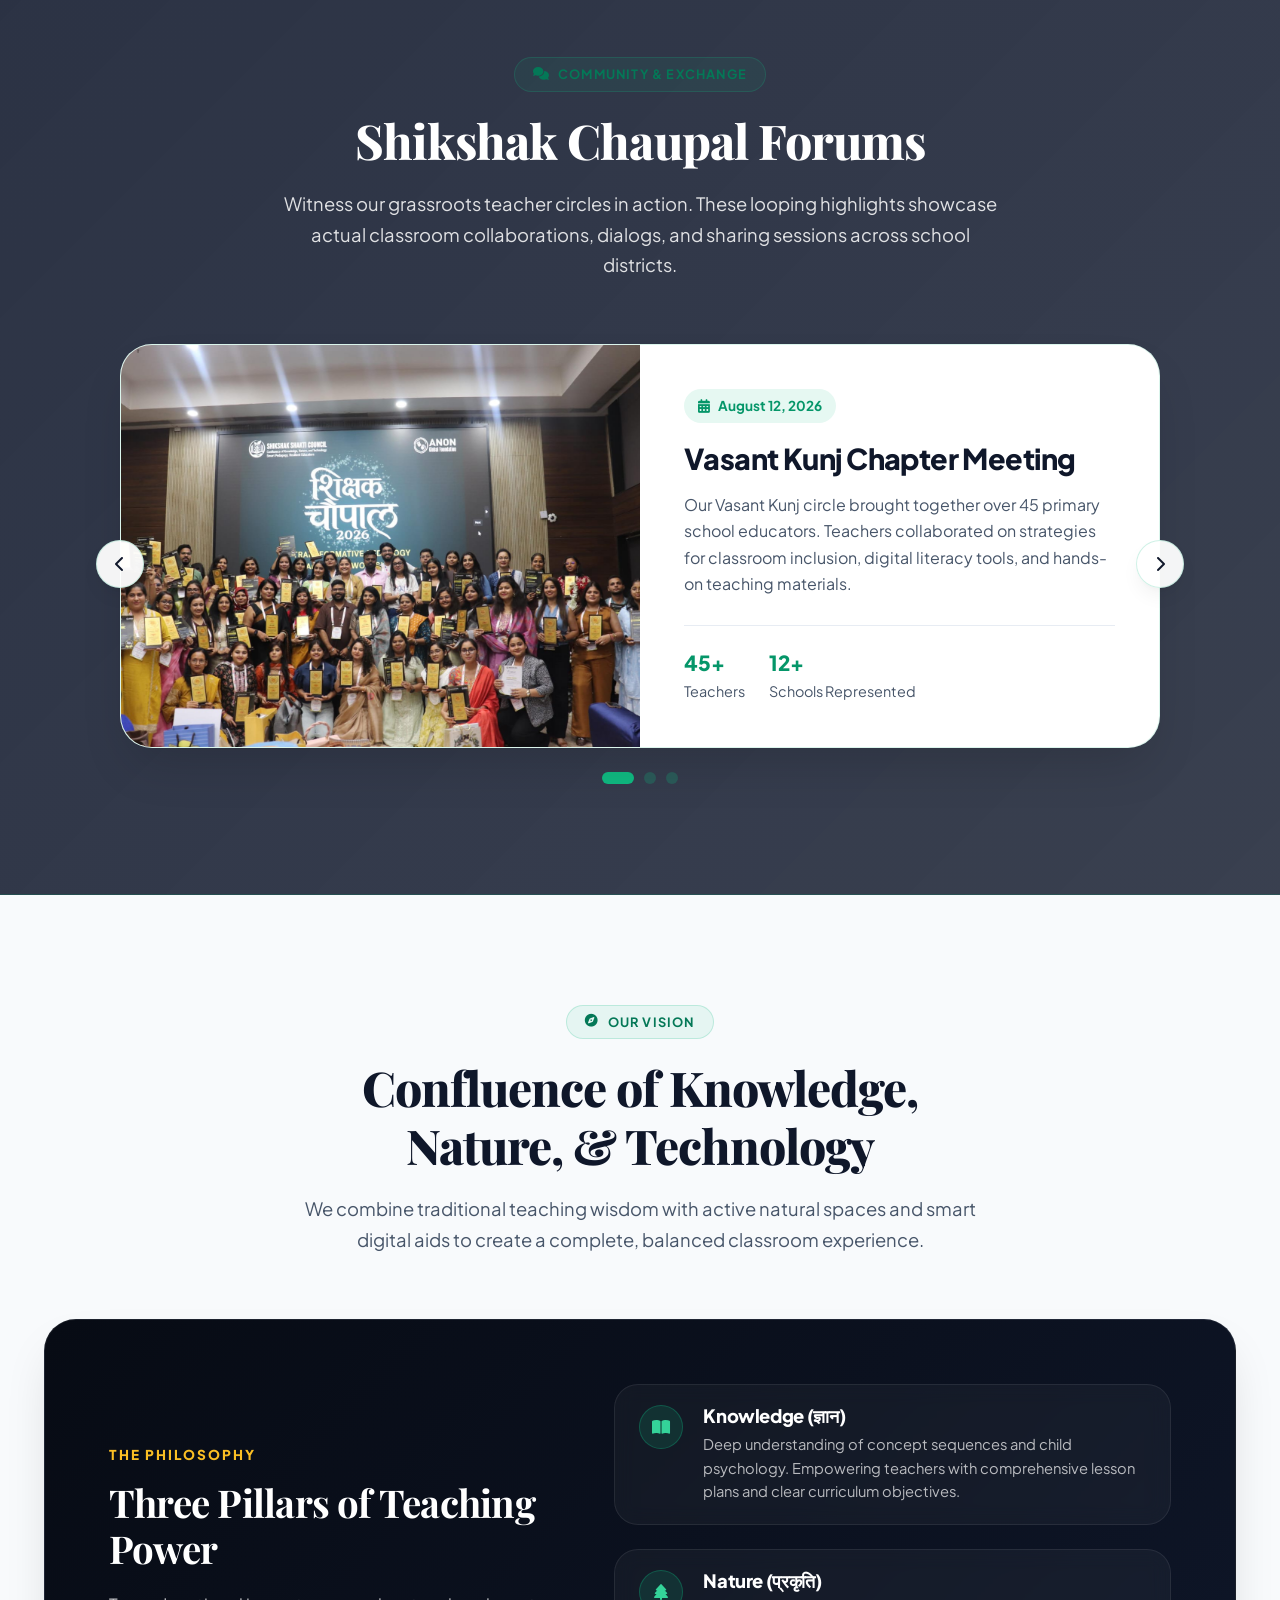
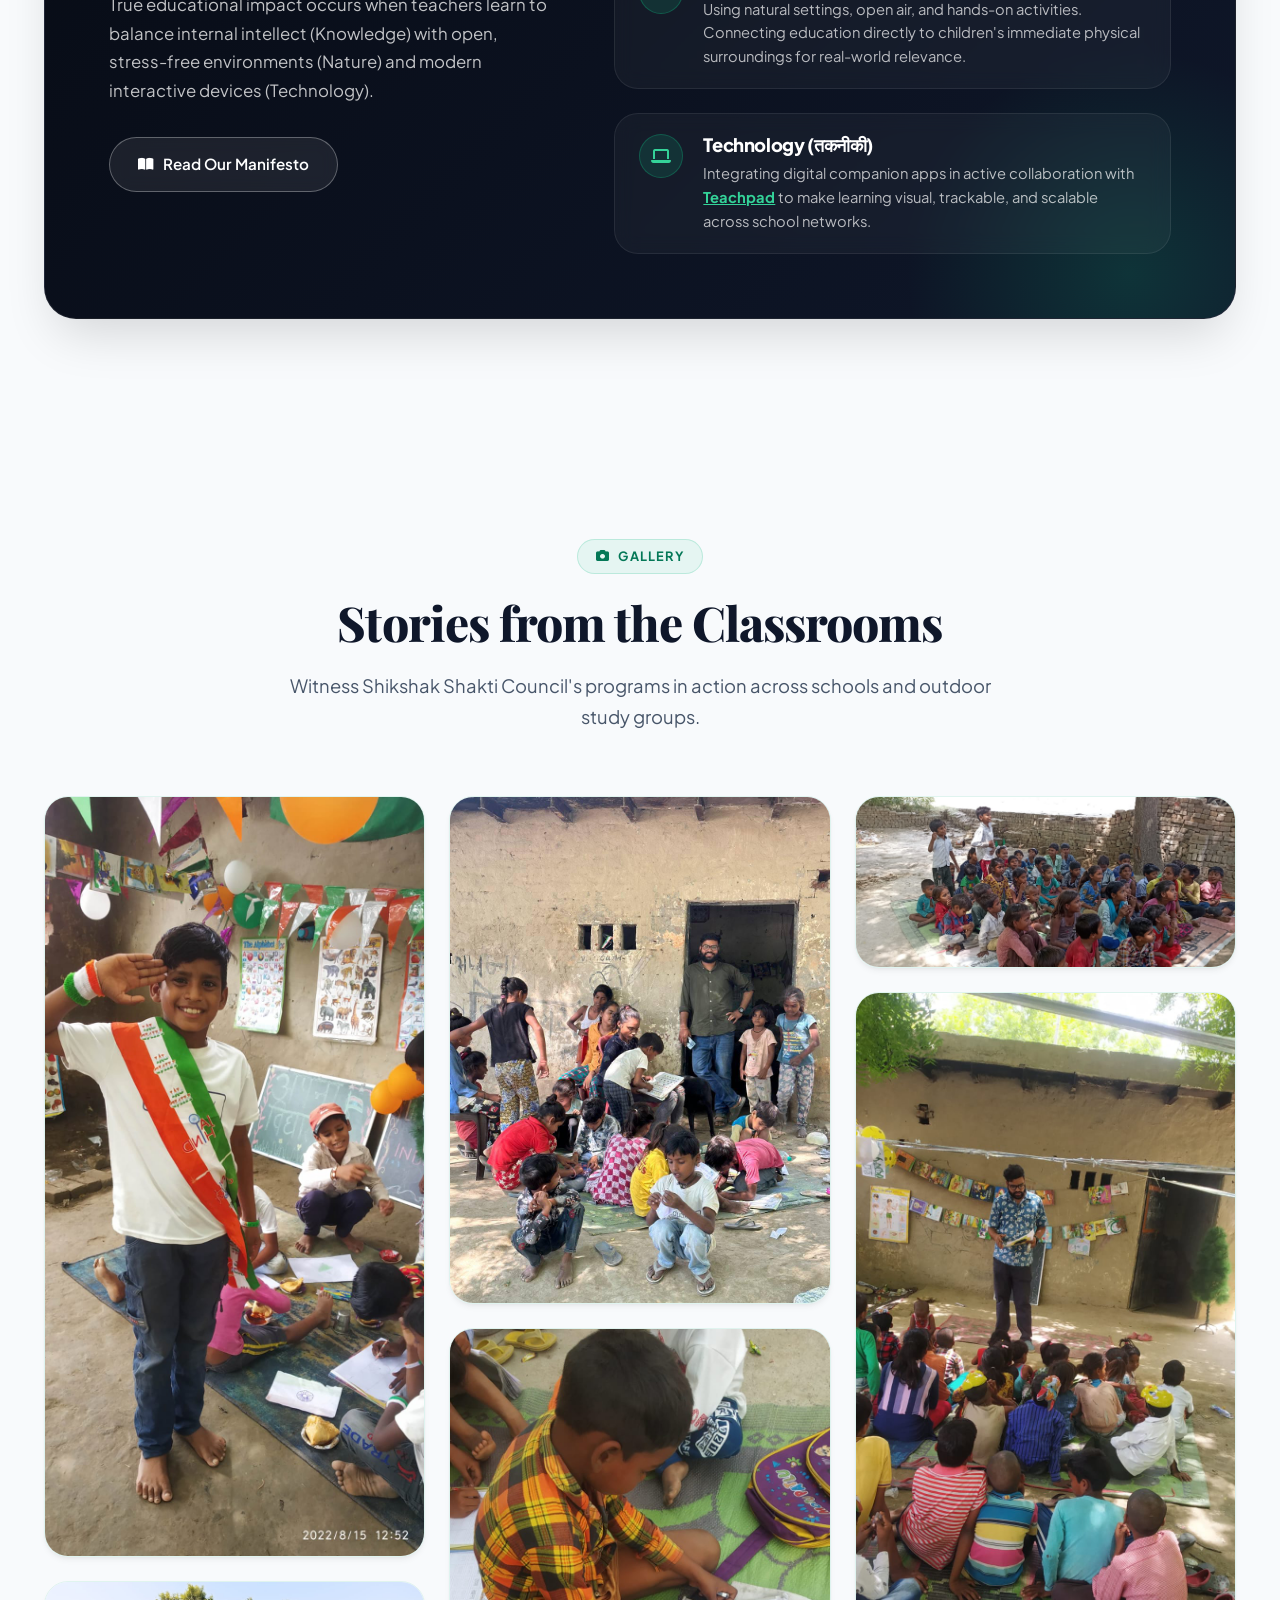
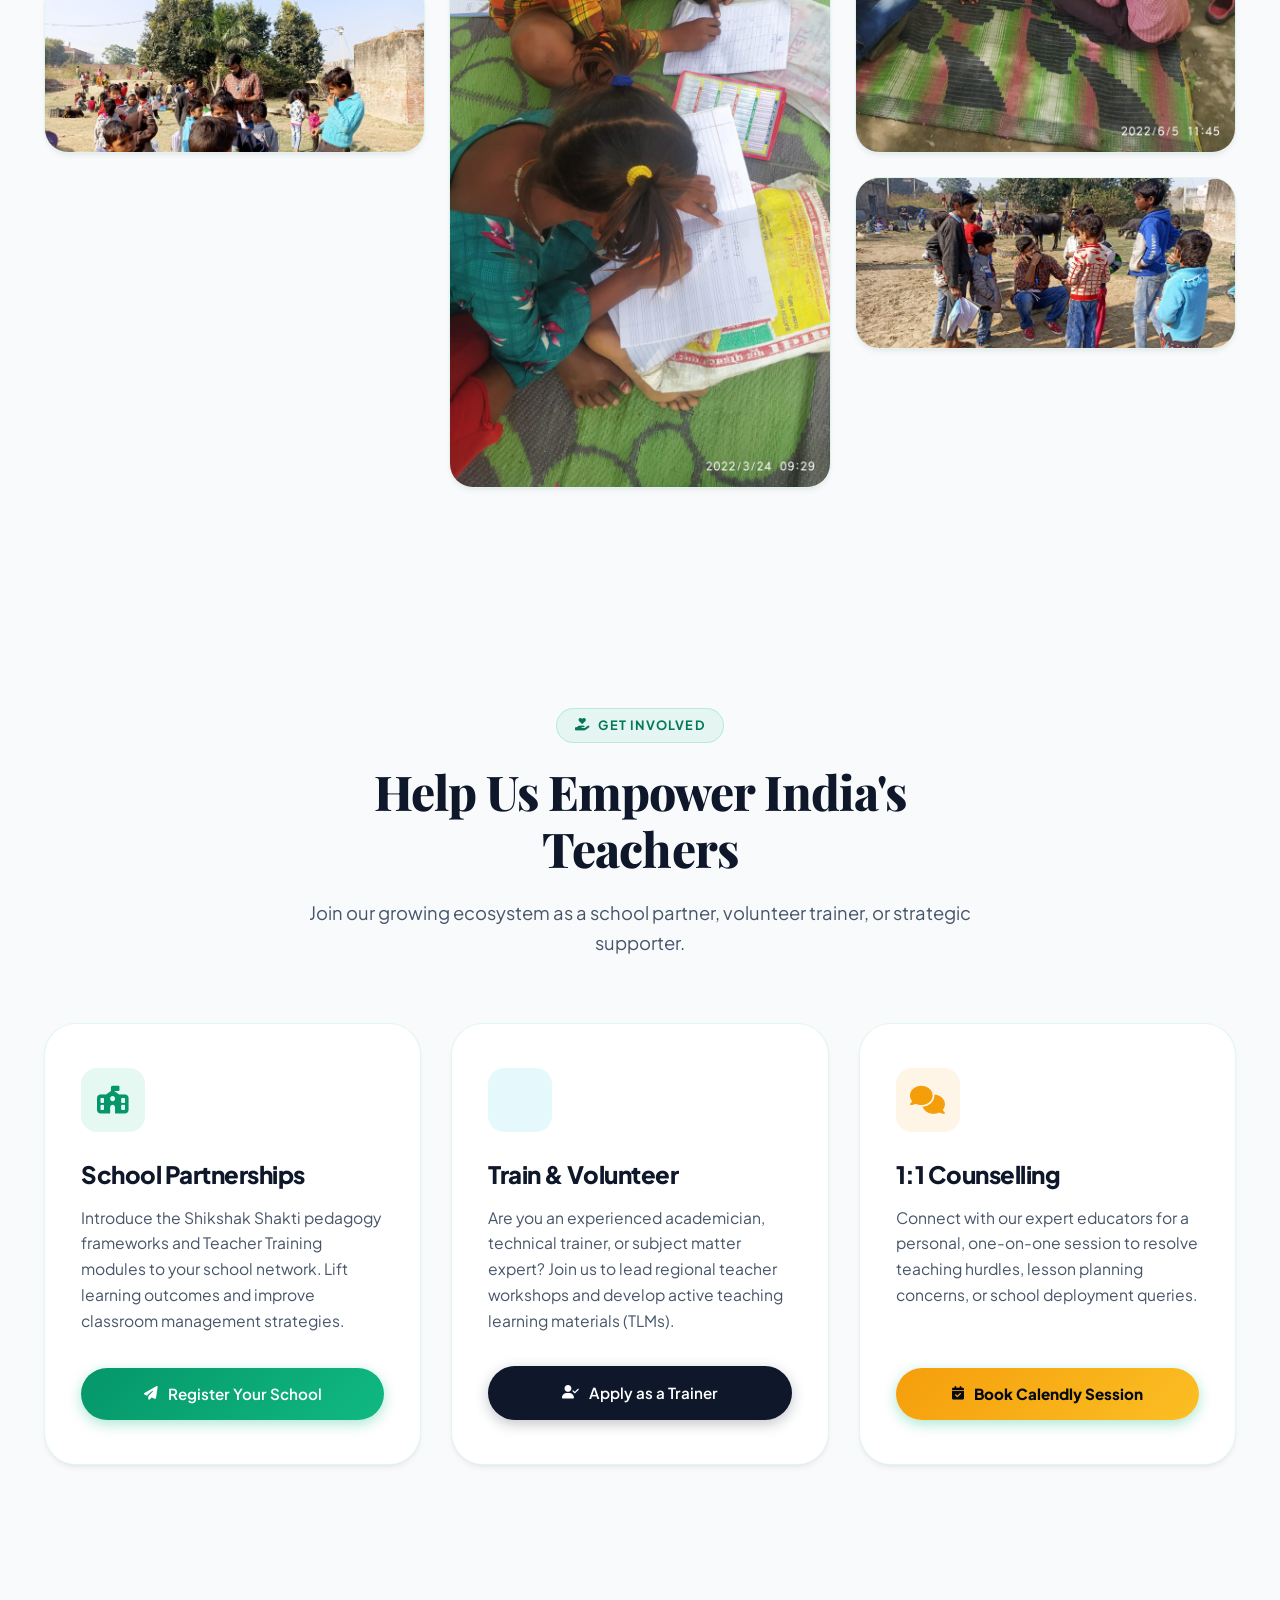
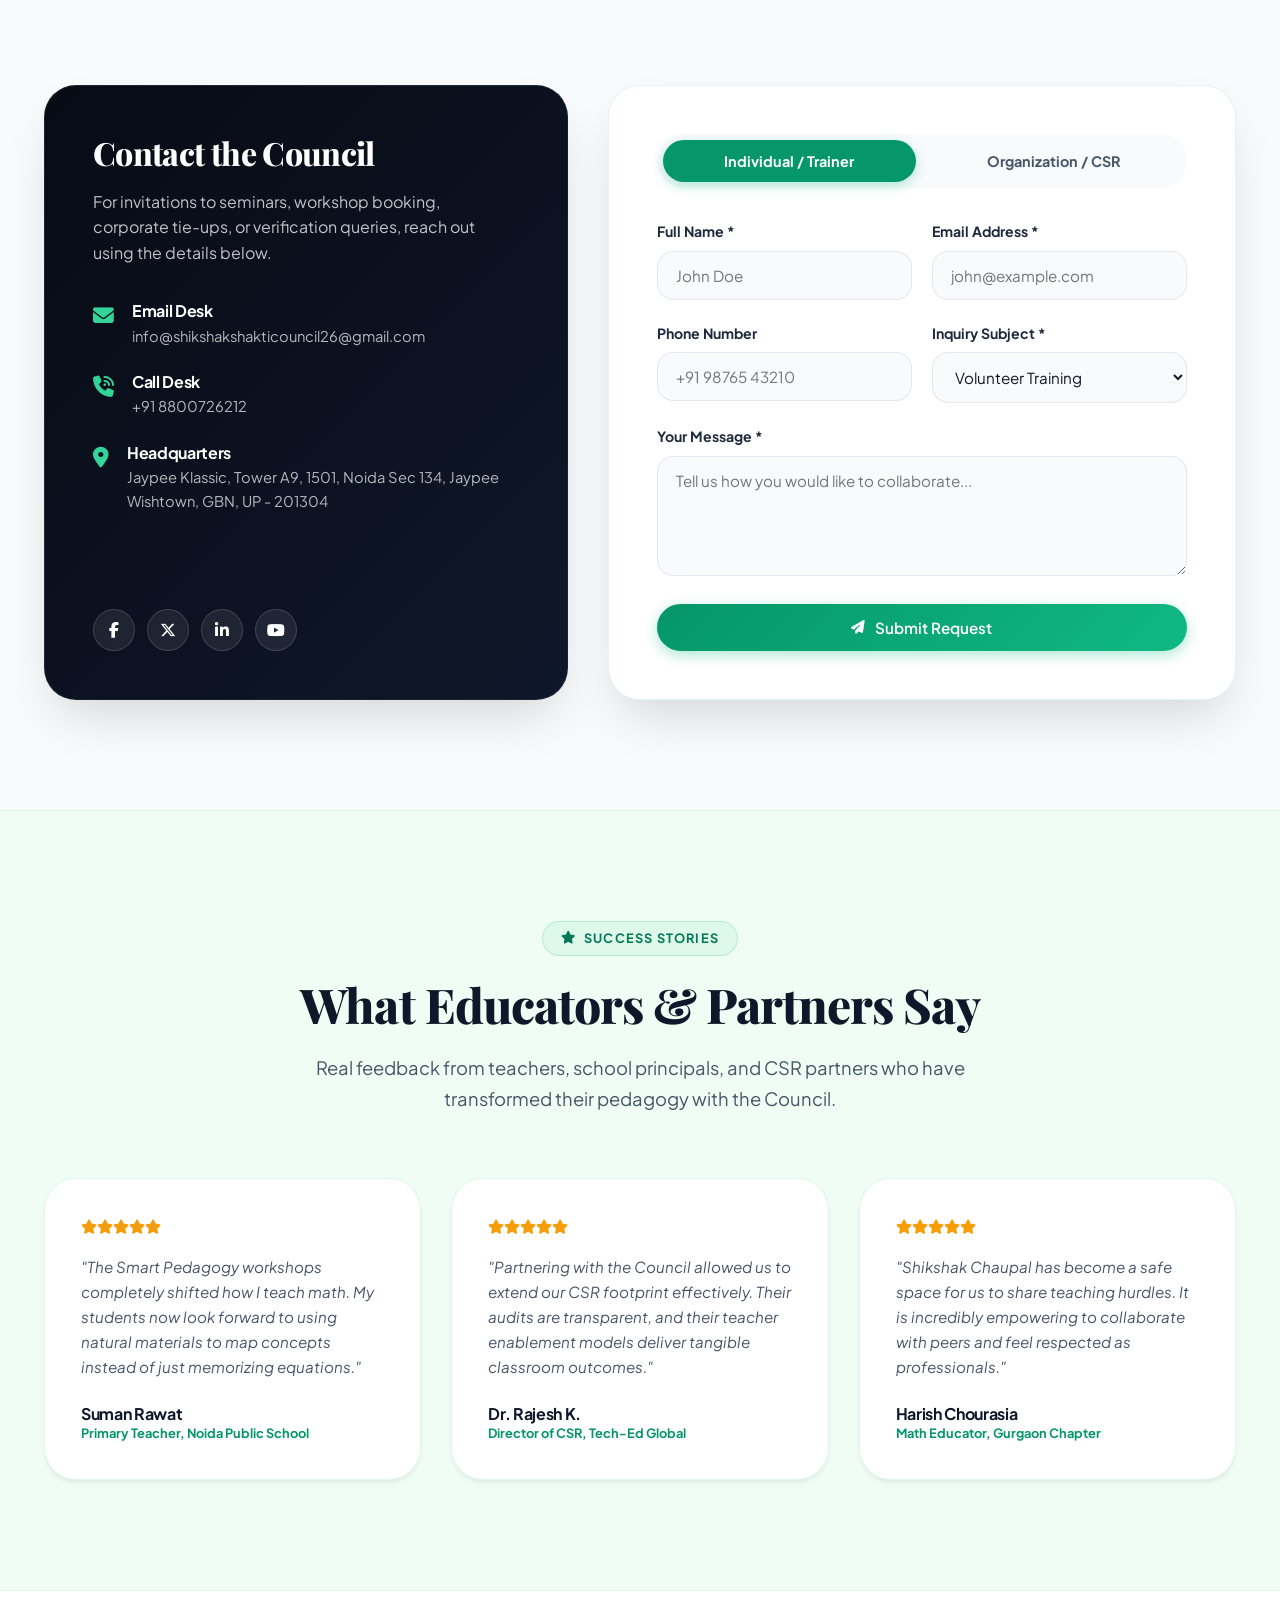
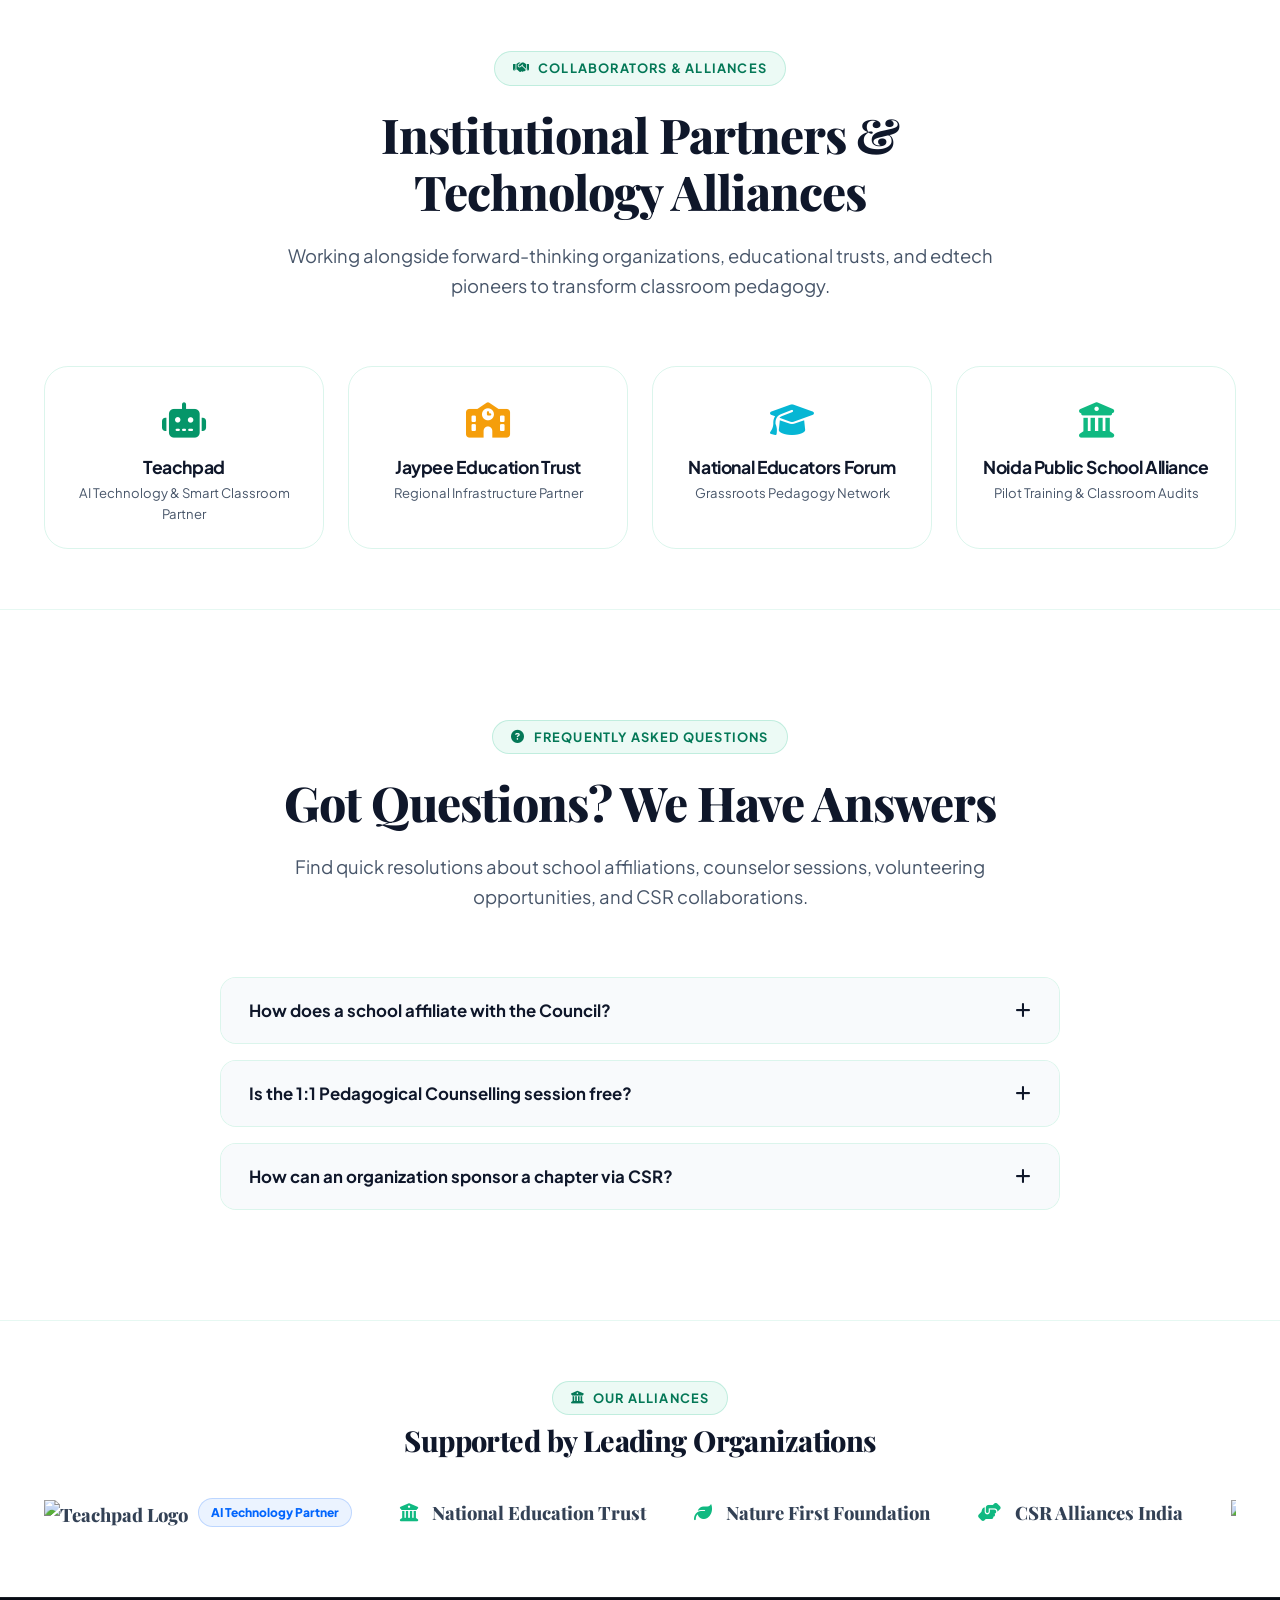
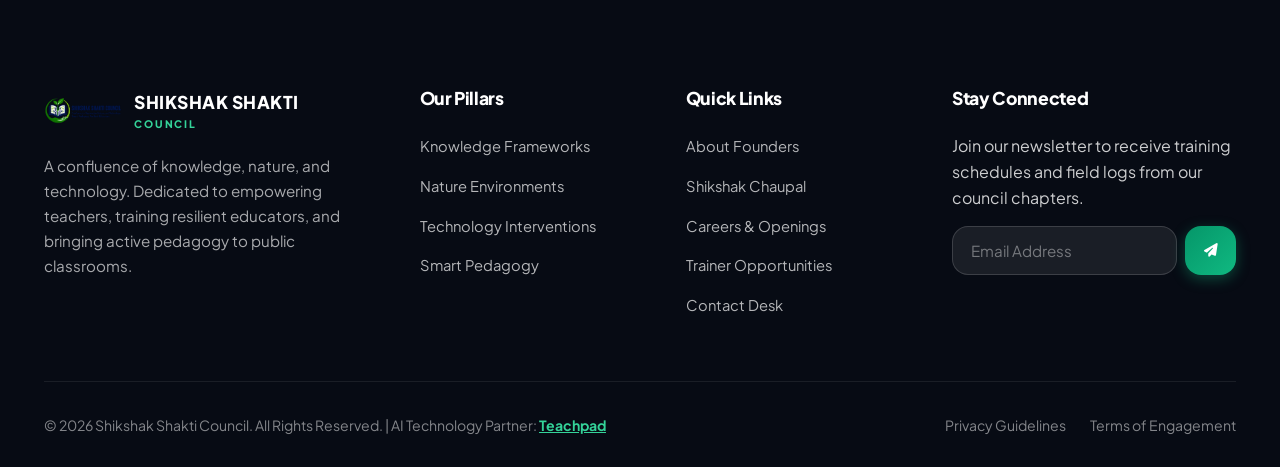
==== commit 4eeb0fba: "new-improved-ux" ====
--- a/index.html
+++ b/index.html
@@ -73,13 +73,11 @@
                 
                 <ul class="nav-menu">
                     <li><a href="index.html#home" class="nav-link active">Home</a></li>
-                    <li><a href="index.html#about" class="nav-link">Our Mission</a></li>
-                    <li><a href="index.html#initiatives" class="nav-link">Initiatives</a></li>
+                    <li><a href="index.html#about" class="nav-link">Mission</a></li>
                     <li><a href="events.html" class="nav-link">Events</a></li>
                     <li><a href="gallery.html" class="nav-link">Gallery</a></li>
                     <li><a href="careers.html" class="nav-link">Careers</a></li>
                     <li><a href="resources.html" class="nav-link">Resources</a></li>
-                    <li><a href="index.html#involve" class="nav-link">Get Involved</a></li>
                     <li><a href="index.html#contact" class="nav-link">Contact</a></li>
                     <li class="header-cta-mobile" style="display: none;">
                         <a href="index.html#contact" class="btn btn-primary">Join the Council</a>
--- a/styles.css
+++ b/styles.css
@@ -386,9 +386,9 @@
 .nav-menu {
     display: flex;
     align-items: center;
-    gap: 32px;
-    background: rgba(15, 23, 42, 0.35);
-    padding: 8px 24px;
+    gap: 18px;
+    background: rgba(15, 23, 42, 0.45);
+    padding: 8px 20px;
     border-radius: var(--radius-full);
     backdrop-filter: blur(12px);
     border: 1px solid rgba(255, 255, 255, 0.15);
@@ -396,14 +396,14 @@
 }
 
 .header.scrolled .nav-menu {
-    background: rgba(241, 245, 249, 0.7);
+    background: rgba(241, 245, 249, 0.85);
     border-color: rgba(226, 232, 240, 0.8);
 }
 
 .nav-link {
     color: rgba(255, 255, 255, 0.9);
     font-weight: 600;
-    font-size: 0.92rem;
+    font-size: 0.88rem;
     position: relative;
     padding: 6px 2px;
 }
@@ -961,9 +961,18 @@
    SHIKSHAK CHAUPAL SLIDER
    ========================================================================== */
 .chaupal-section {
-    background-color: var(--bg-light);
-    border-top: 1px solid rgba(16, 185, 129, 0.1);
-    border-bottom: 1px solid rgba(16, 185, 129, 0.1);
+    position: relative;
+    background: linear-gradient(135deg, rgba(15, 23, 42, 0.88) 0%, rgba(15, 23, 42, 0.82) 100%), url('shikshak.jpeg') center/cover no-repeat fixed;
+    border-top: 1px solid rgba(16, 185, 129, 0.2);
+    border-bottom: 1px solid rgba(16, 185, 129, 0.2);
+}
+
+.chaupal-section .section-title {
+    color: var(--bg-white);
+}
+
+.chaupal-section .section-desc {
+    color: rgba(255, 255, 255, 0.85);
 }
 
 .slider-container {
@@ -2191,35 +2200,52 @@
     .innovation-banner { grid-template-columns: 1fr; }
 }
 
+@media (max-width: 1080px) {
+    .header-cta { display: none; }
+    .hamburger { display: flex; }
+    
+    .nav-menu {
+        position: fixed;
+        top: 0;
+        right: -100%;
+        width: 310px;
+        height: 100vh;
+        background: var(--clr-slate-950) !important;
+        flex-direction: column;
+        justify-content: center;
+        align-items: flex-start;
+        padding: 40px 32px;
+        gap: 20px;
+        transition: right 0.4s cubic-bezier(0.16, 1, 0.3, 1);
+        box-shadow: var(--shadow-xl);
+        border-radius: 0;
+        z-index: 10000;
+    }
+
+    .nav-menu .nav-link,
+    .header.scrolled .nav-menu .nav-link {
+        color: rgba(255, 255, 255, 0.95) !important;
+        font-size: 1.05rem;
+    }
+
+    .nav-menu .nav-link:hover,
+    .header.scrolled .nav-menu .nav-link:hover,
+    .nav-menu .nav-link.active,
+    .header.scrolled .nav-menu .nav-link.active {
+        color: var(--clr-emerald-400) !important;
+    }
+
+    .nav-menu.active { right: 0; }
+    .header-cta-mobile { display: block !important; width: 100%; margin-top: 20px; }
+    .header-cta-mobile .btn { width: 100%; }
+}
+
 @media (max-width: 900px) {
     .about-grid { grid-template-columns: 1fr; }
     .contact-grid { grid-template-columns: 1fr; }
     .slide-content-grid { grid-template-columns: 1fr; }
     .slide-image { min-height: 260px; }
     .events-grid { grid-template-columns: 1fr; }
-    
-    .nav-menu {
-        position: fixed;
-        top: 0;
-        right: -100%;
-        width: 300px;
-        height: 100vh;
-        background: var(--clr-slate-950);
-        flex-direction: column;
-        justify-content: center;
-        align-items: flex-start;
-        padding: 40px;
-        gap: 24px;
-        transition: right 0.4s cubic-bezier(0.16, 1, 0.3, 1);
-        box-shadow: var(--shadow-xl);
-        border-radius: 0;
-    }
-
-    .nav-menu.active { right: 0; }
-    .hamburger { display: flex; }
-    .header-cta { display: none; }
-    .header-cta-mobile { display: block !important; width: 100%; margin-top: 20px; }
-    .header-cta-mobile .btn { width: 100%; }
 }
 
 @media (max-width: 600px) {
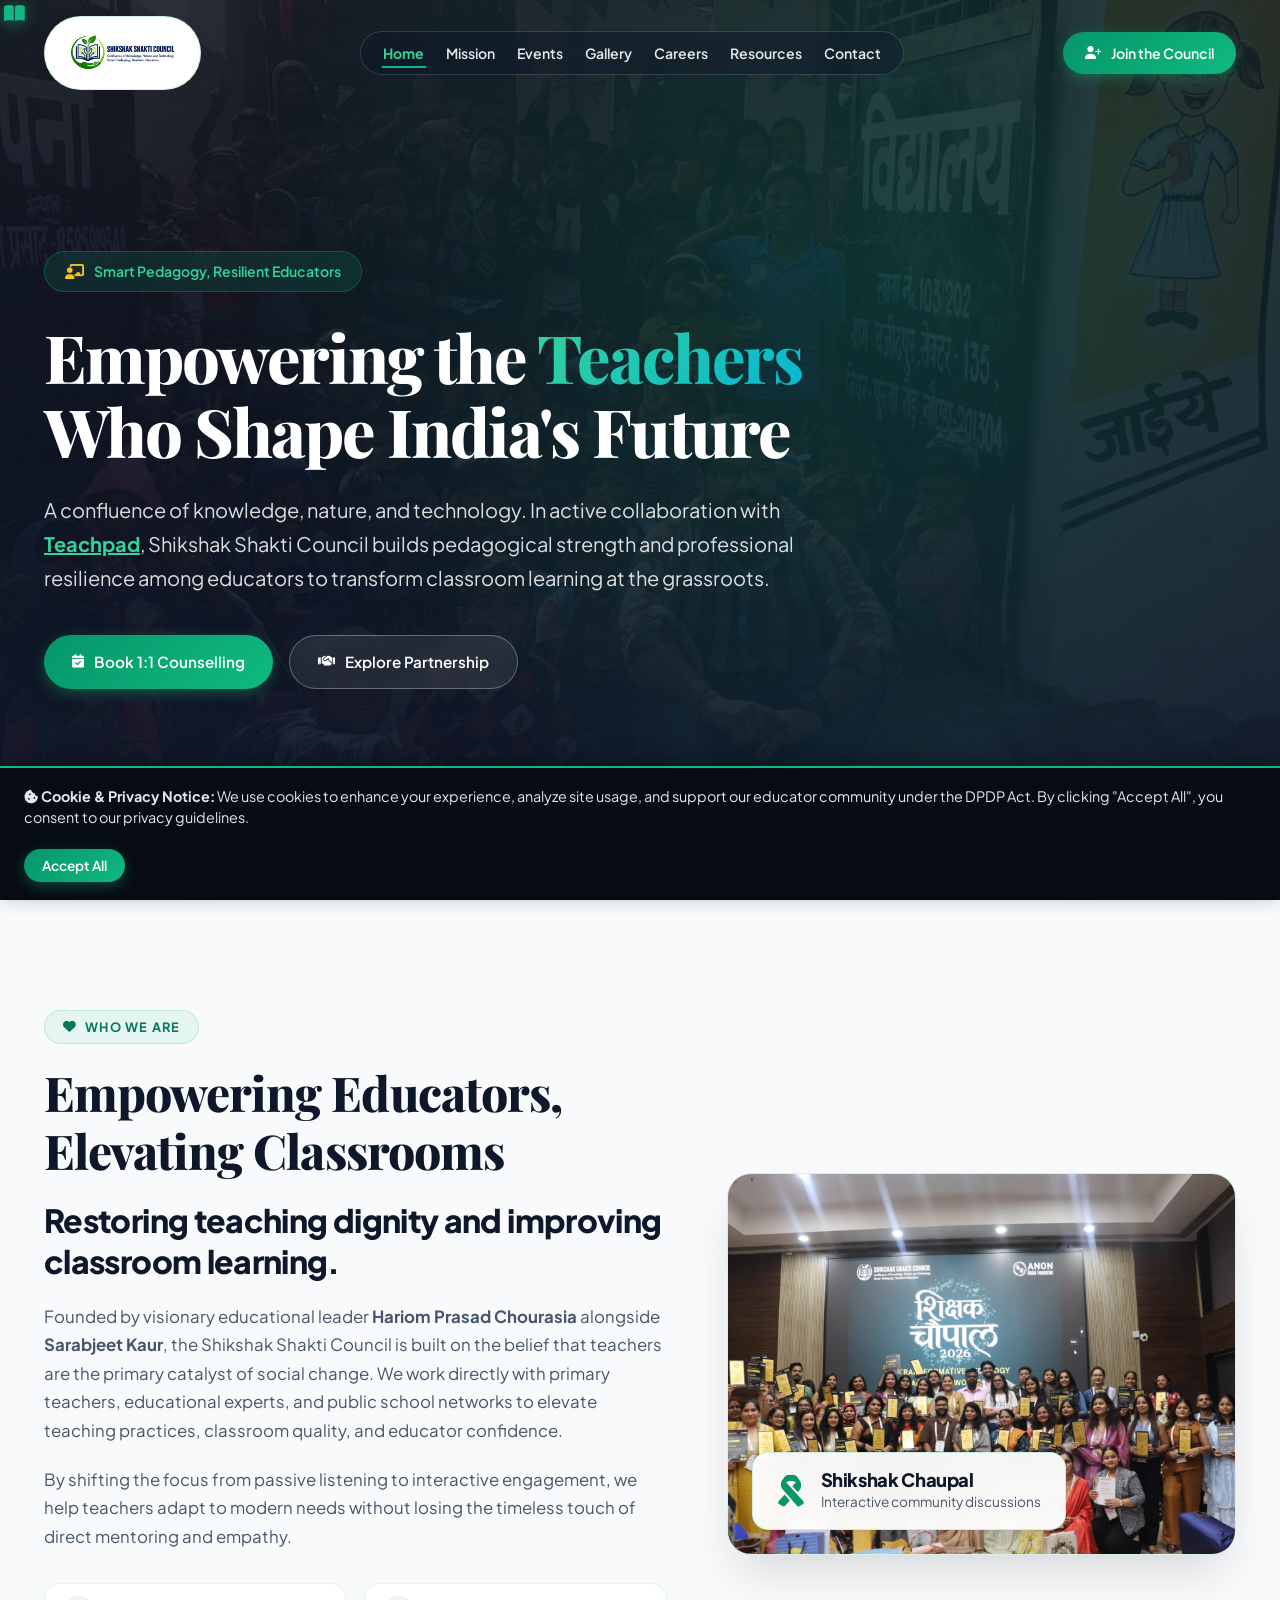
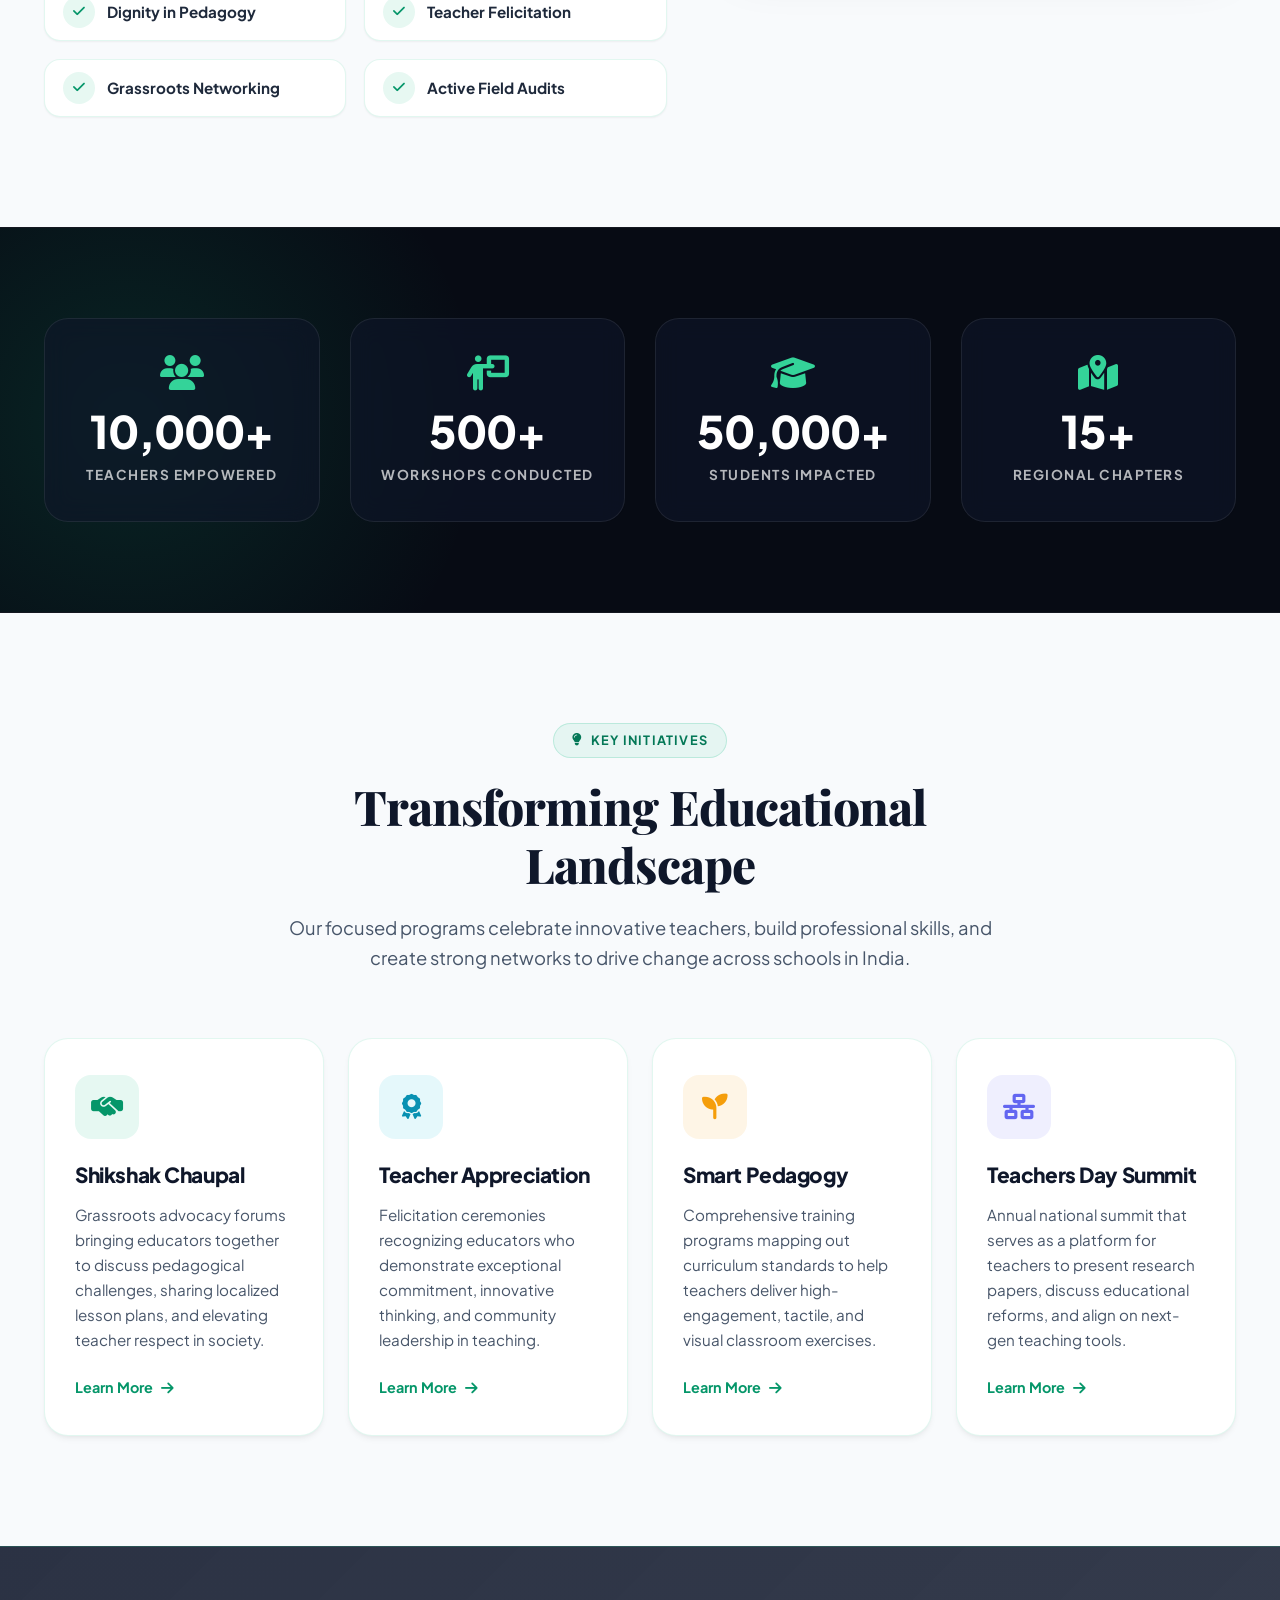
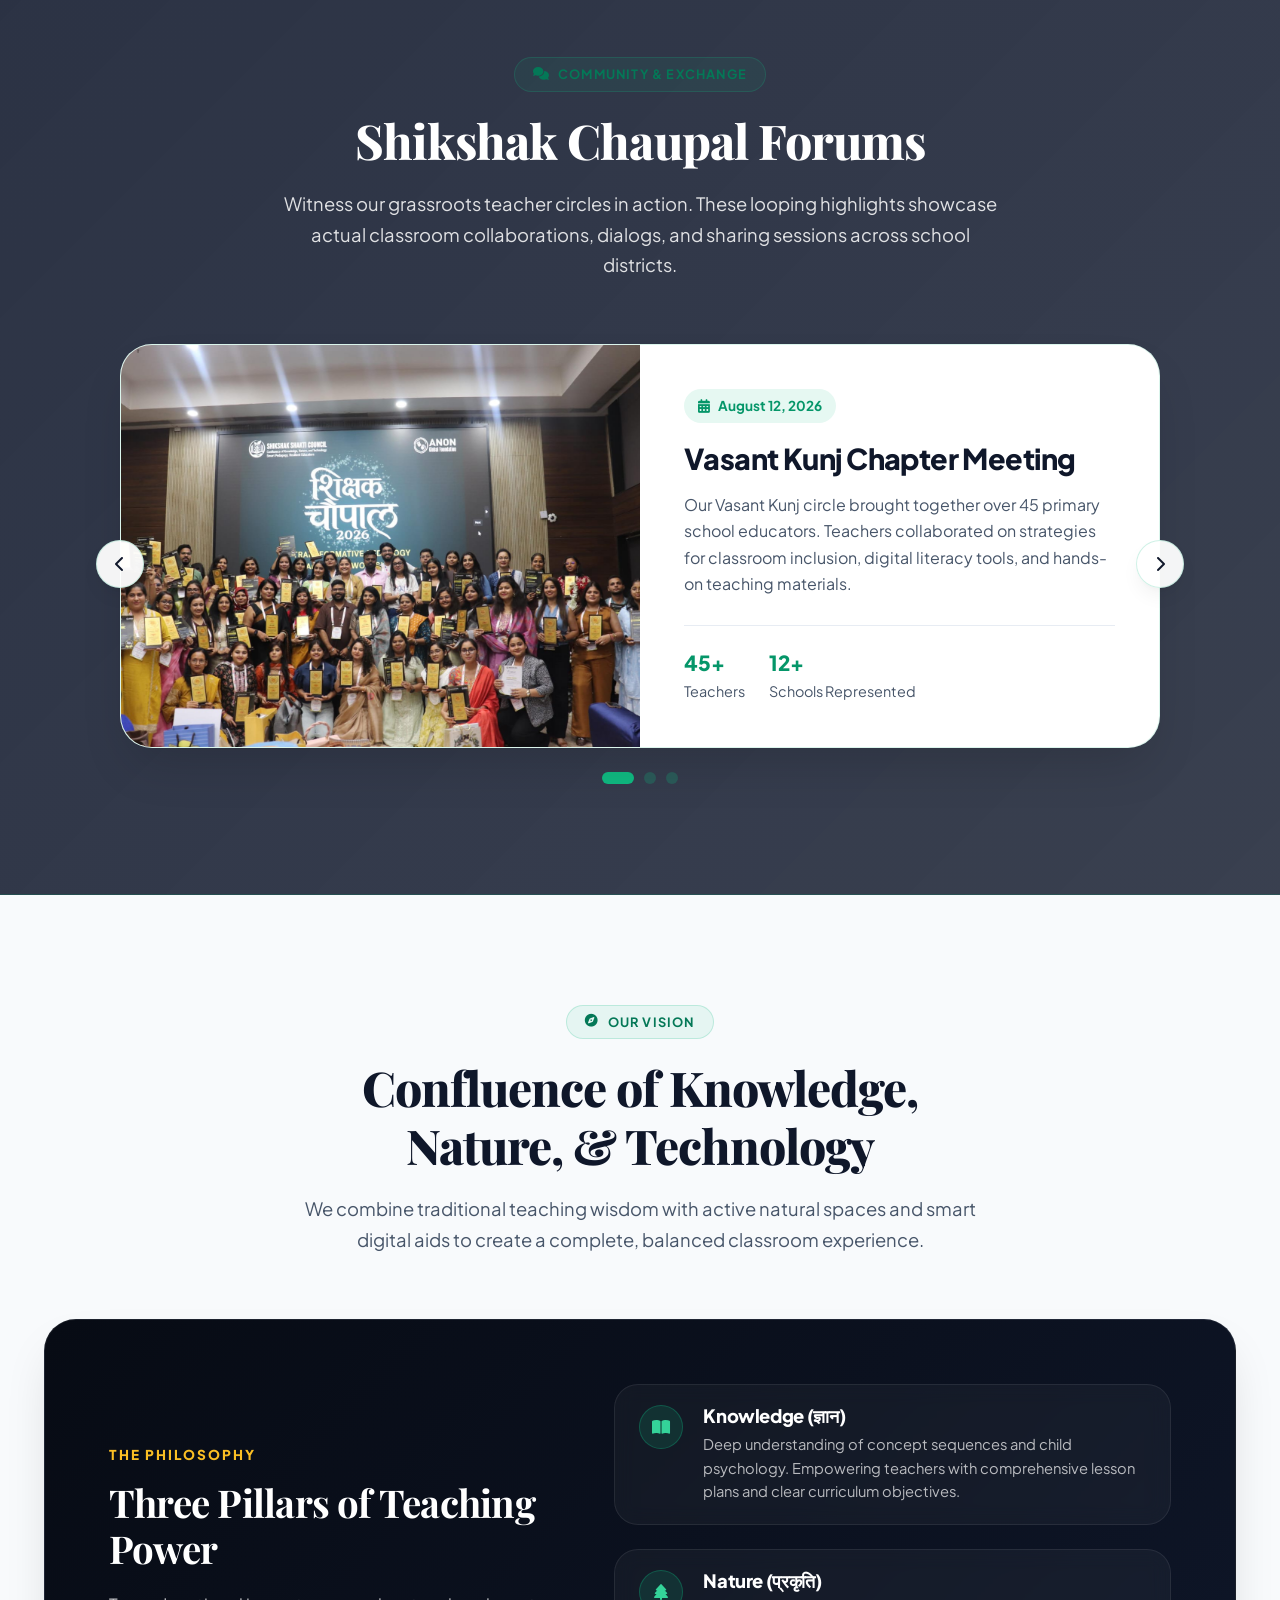
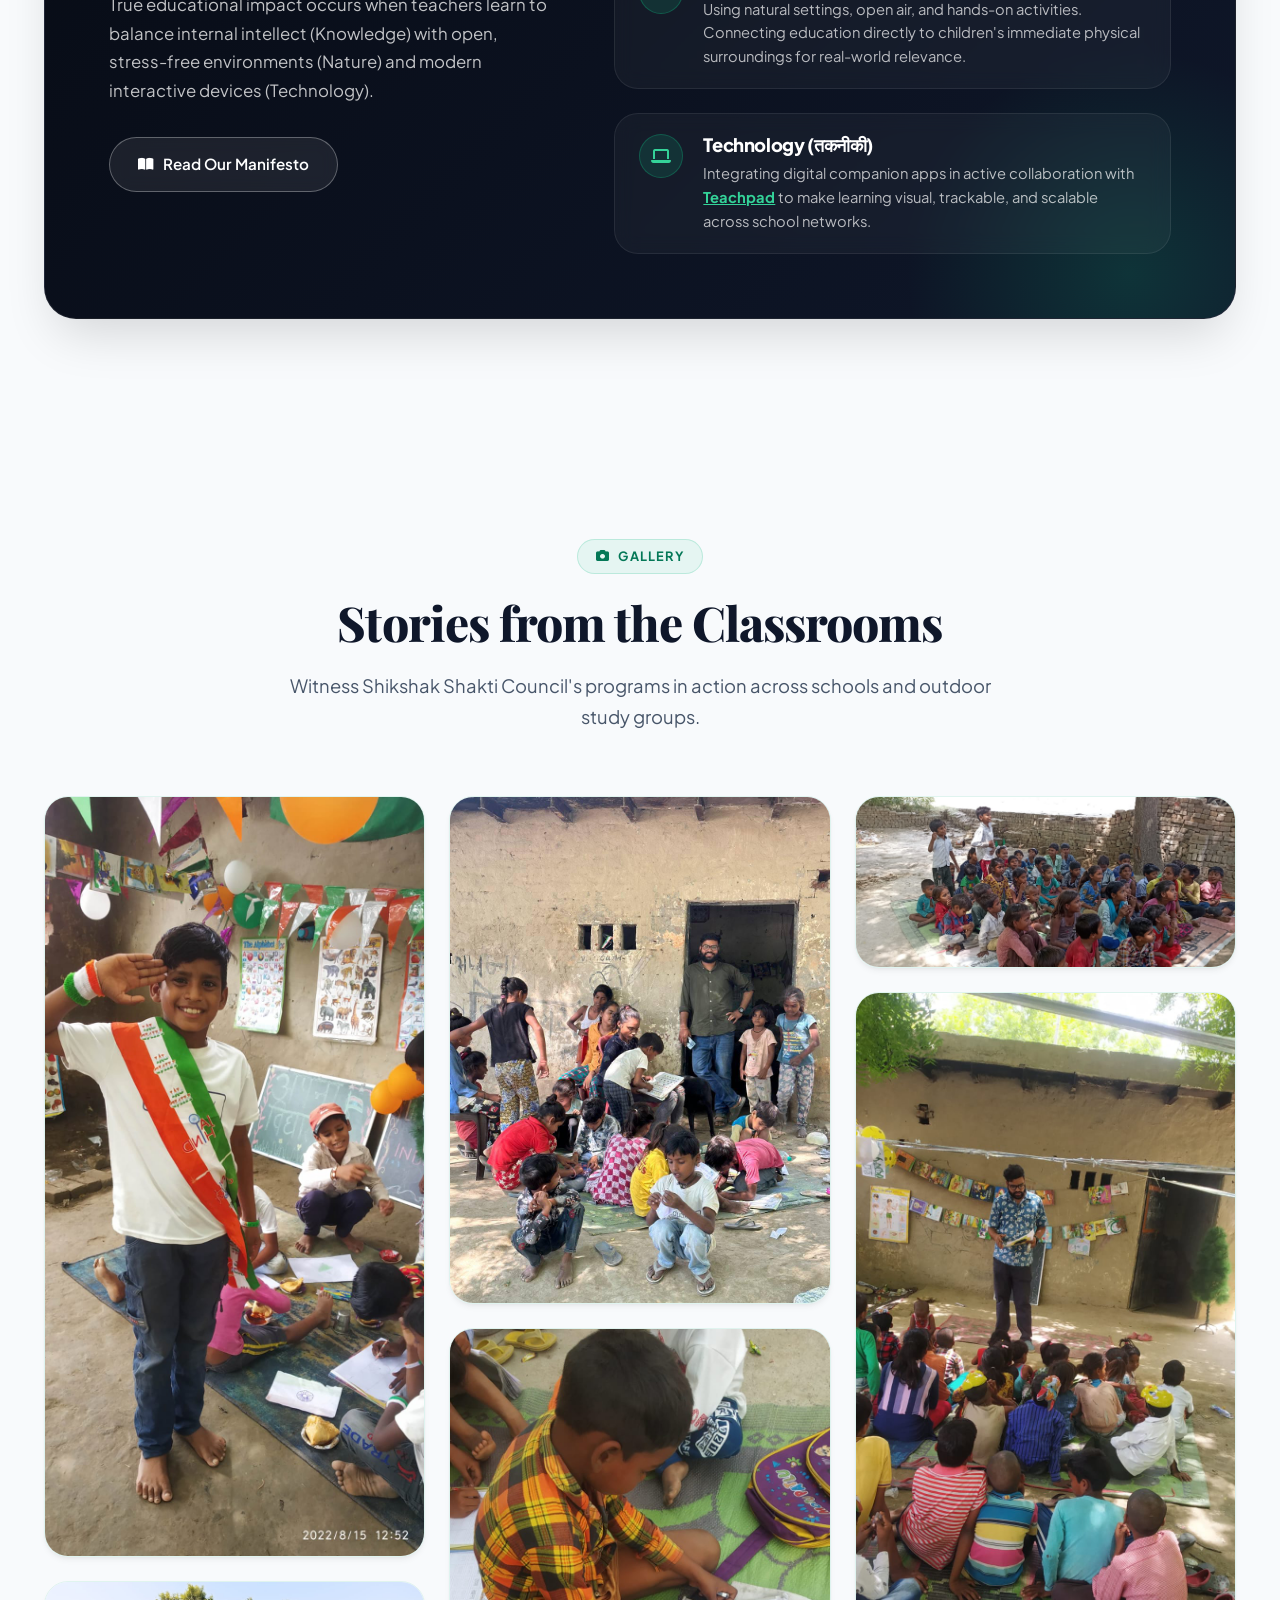
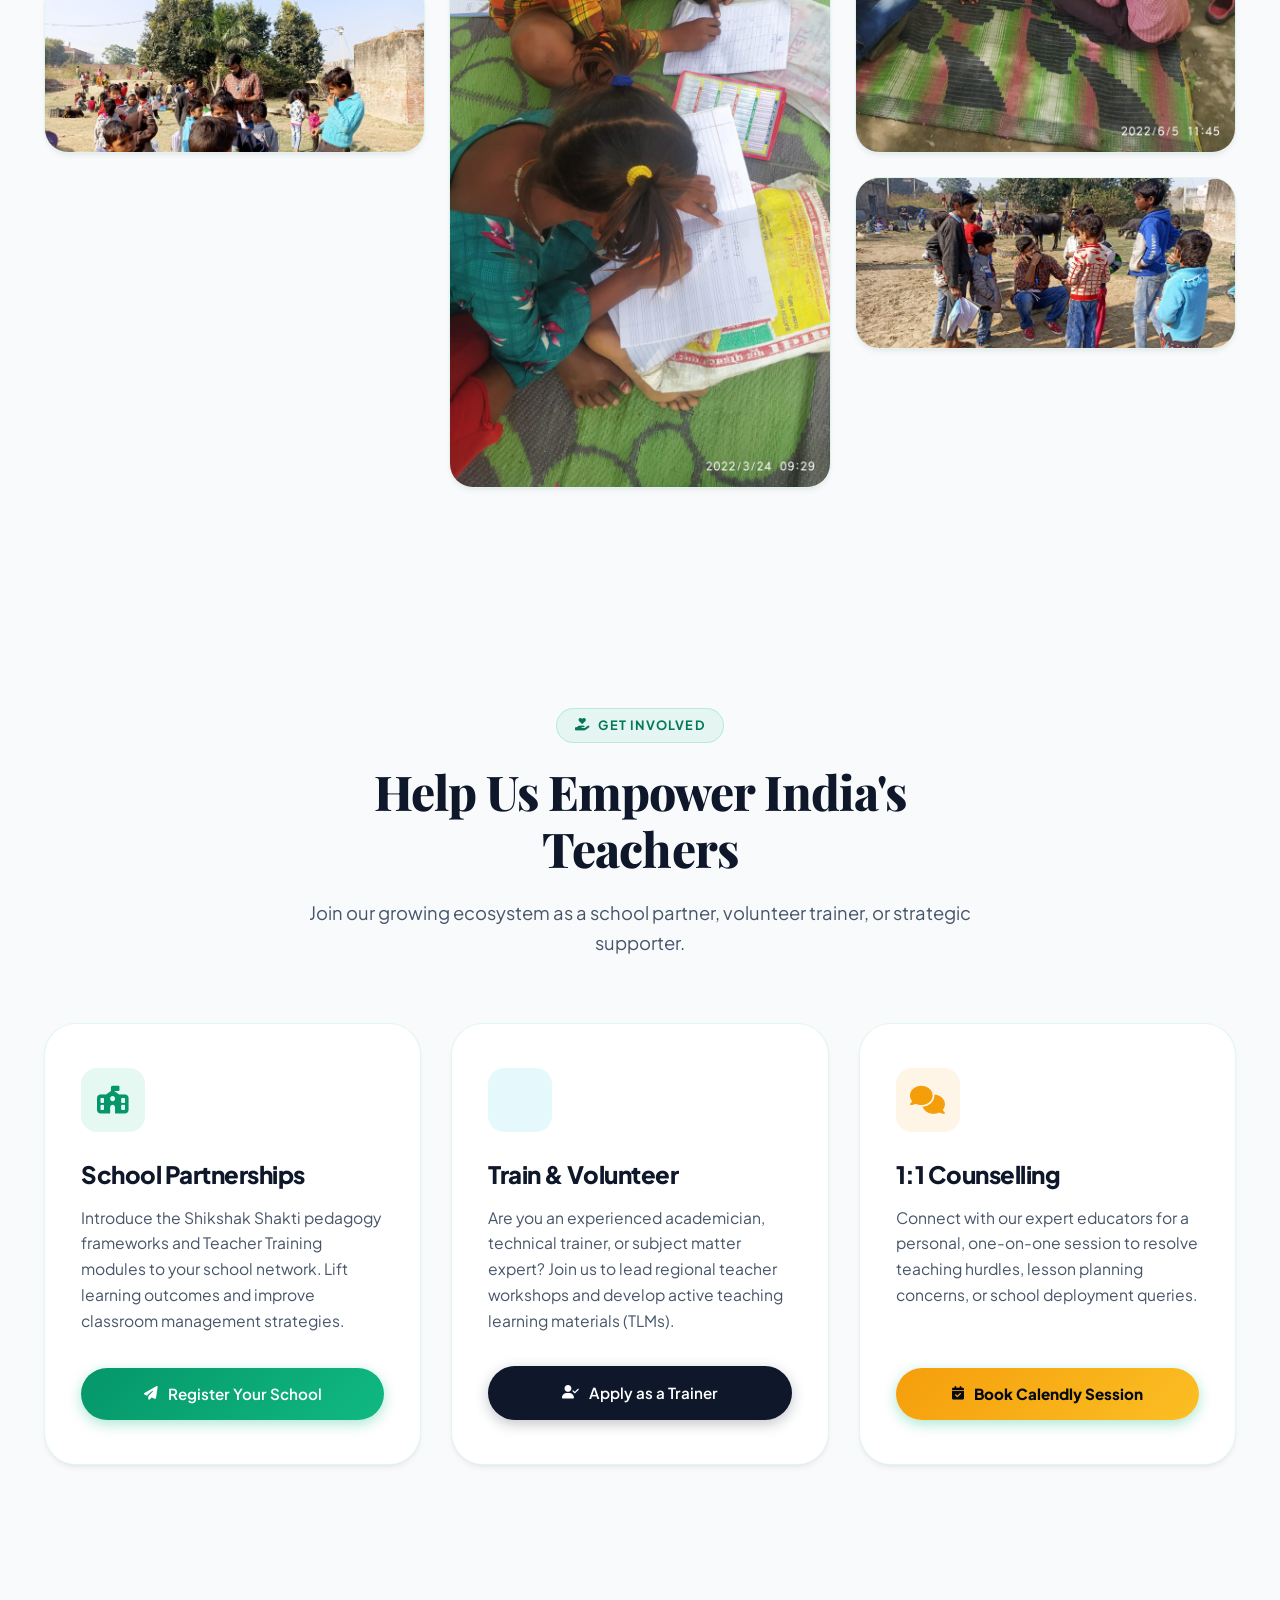
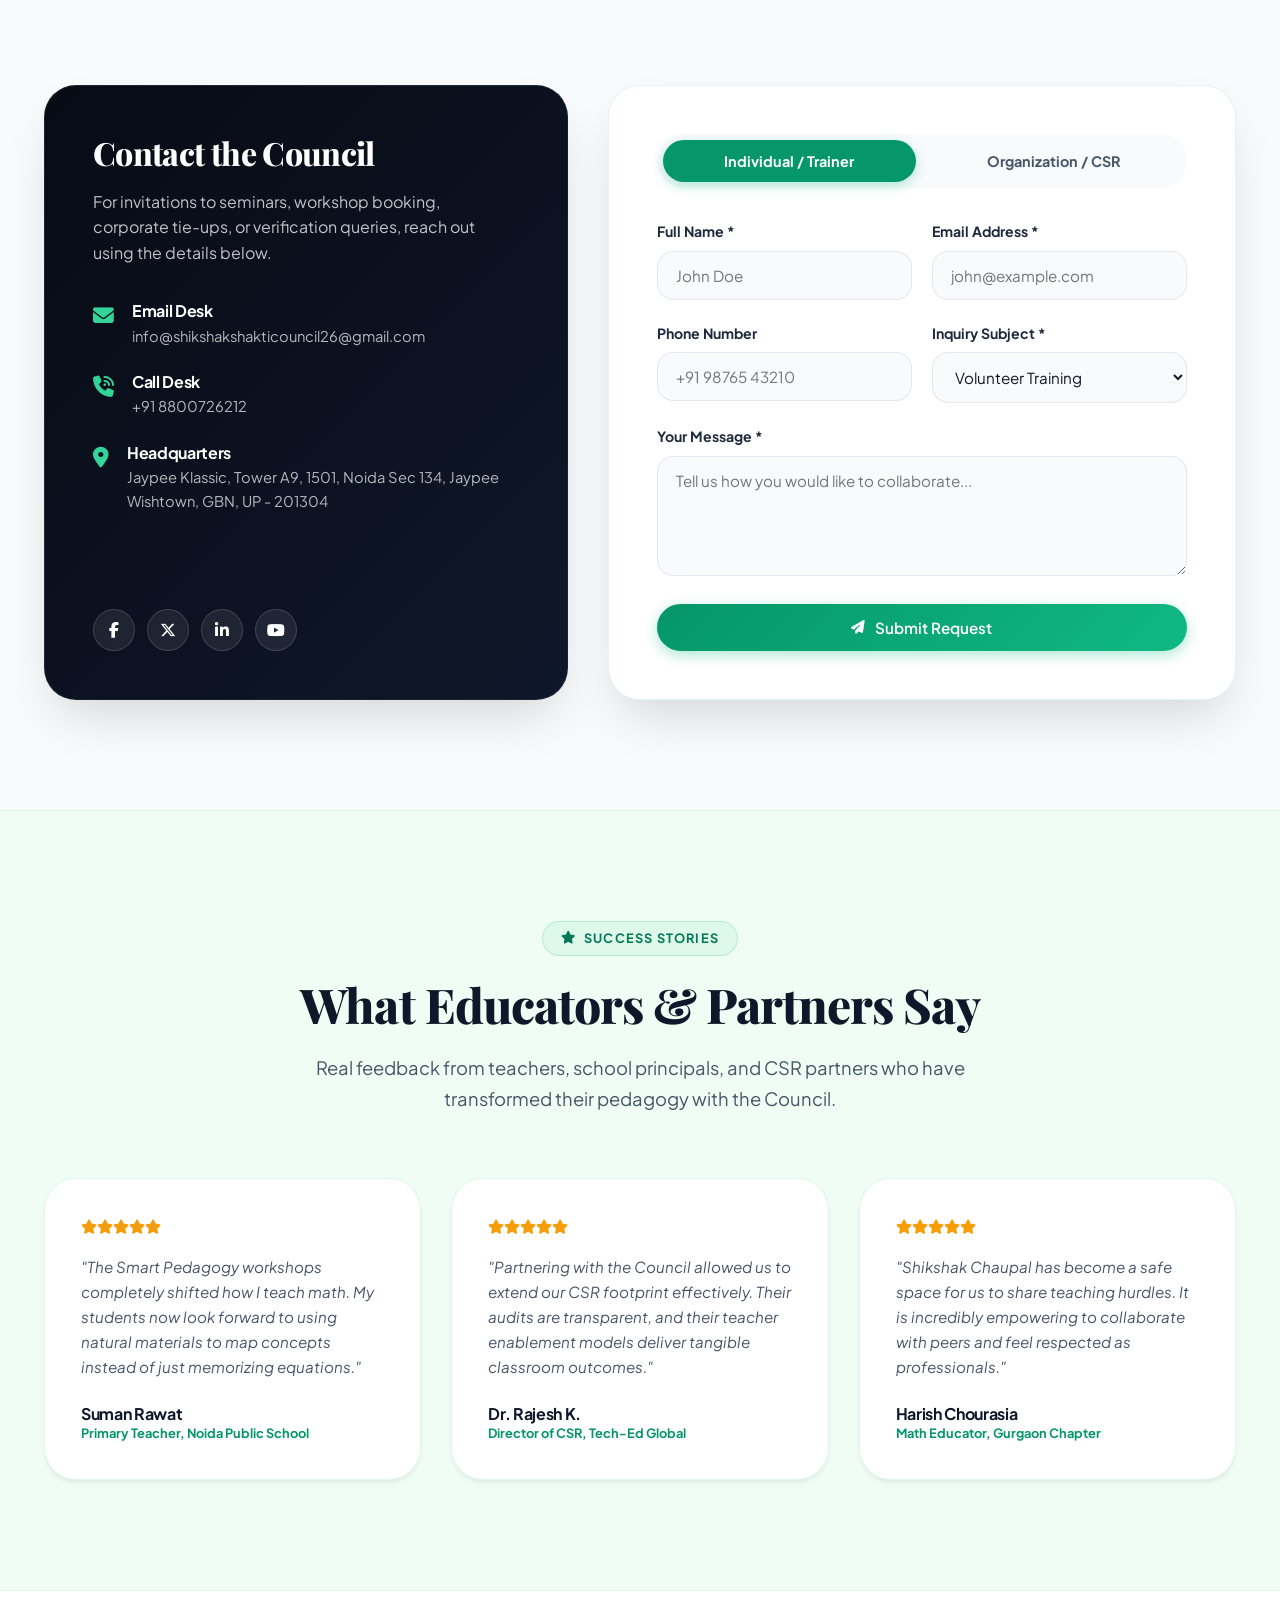
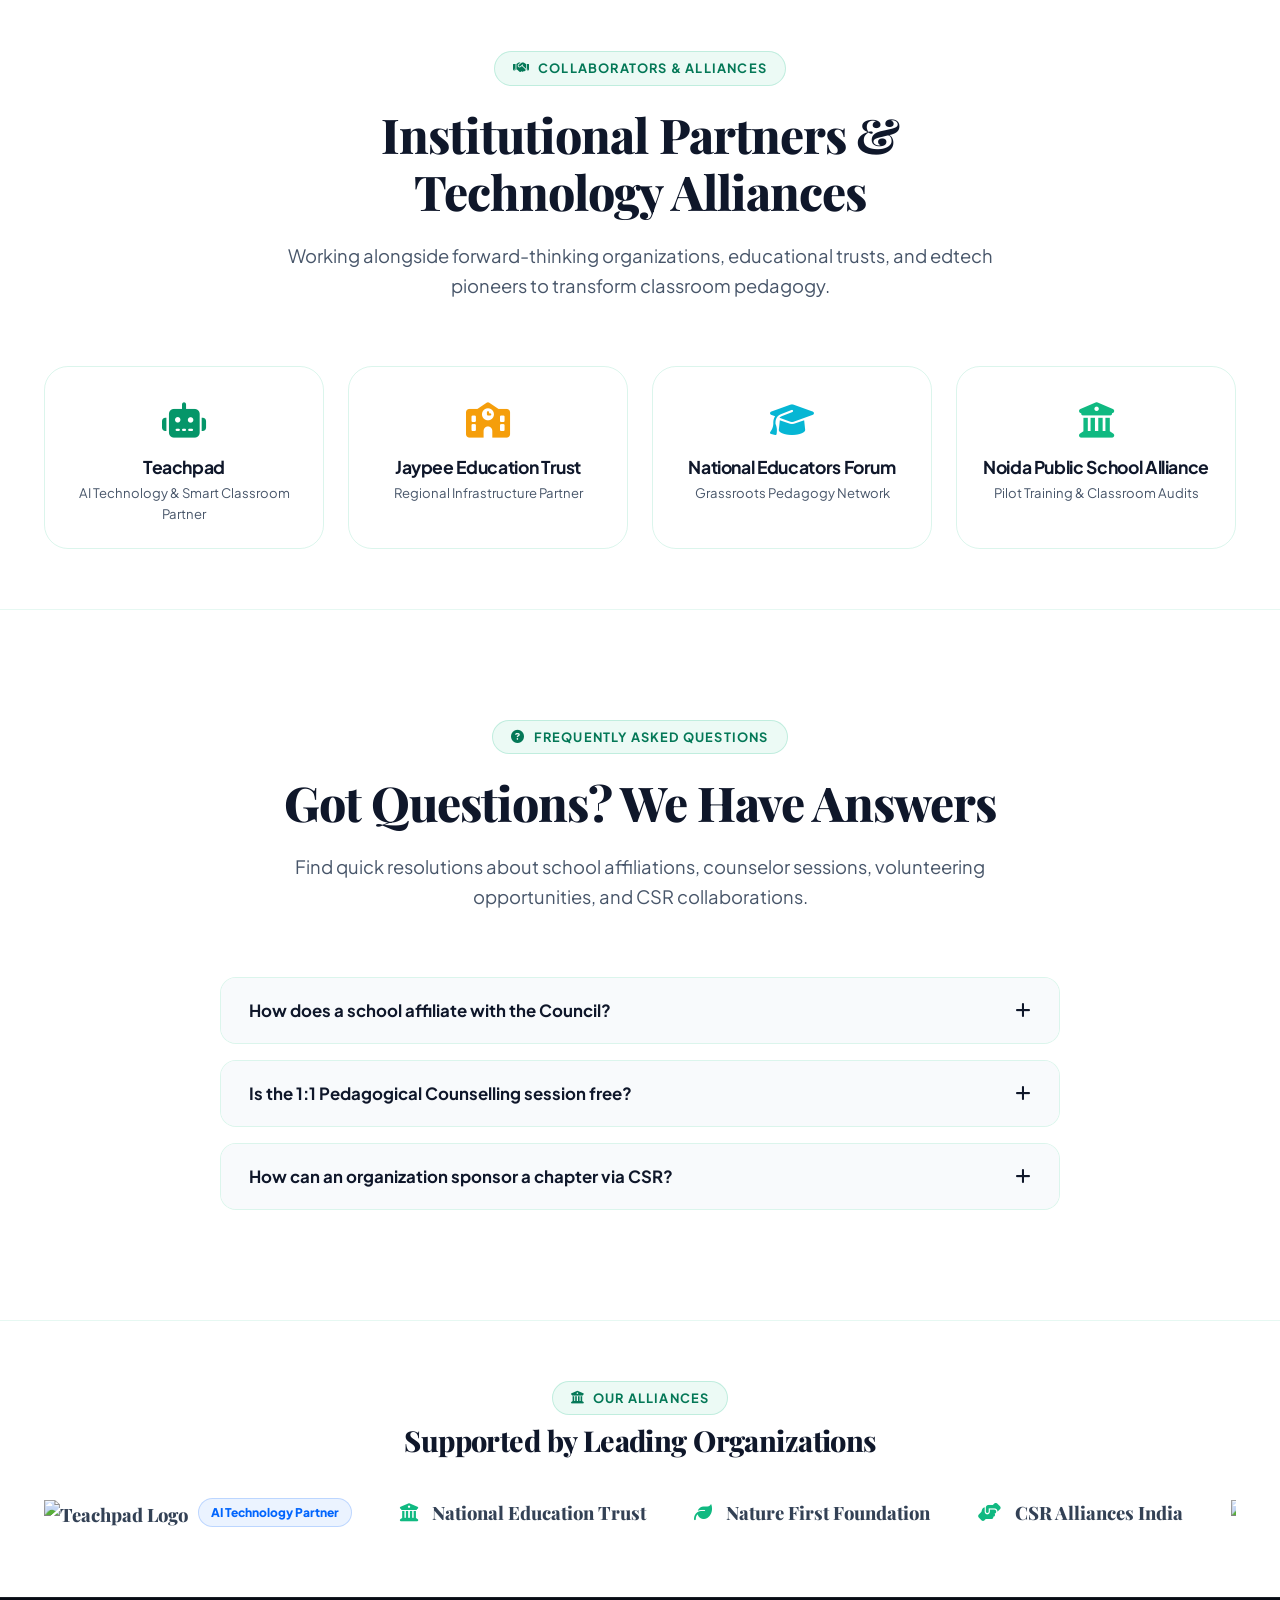
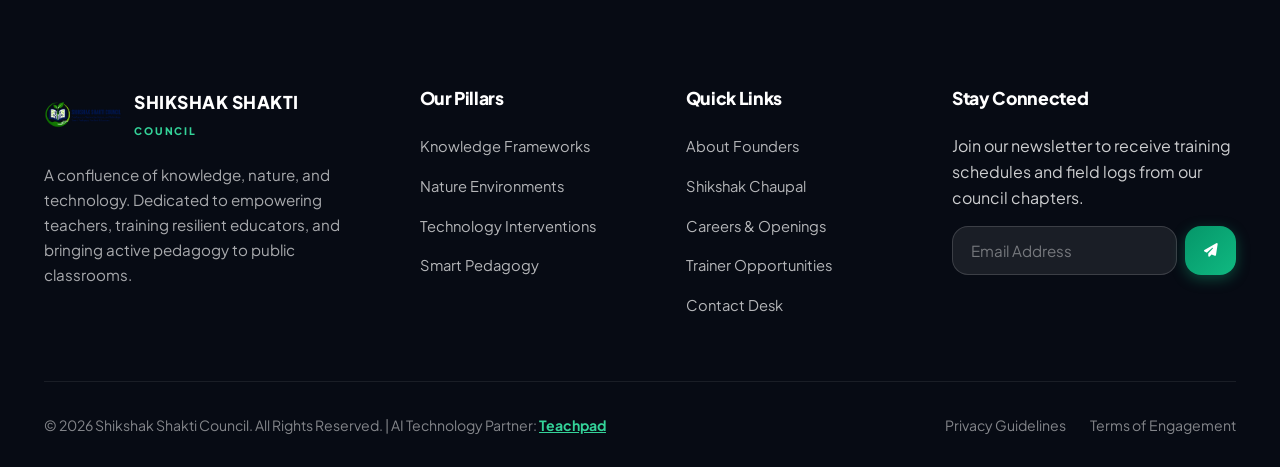
==== commit d0e6e0f5: "changes-in-logo" ====
--- a/index.html
+++ b/index.html
@@ -63,12 +63,8 @@
     <header id="header" class="header">
         <div class="container">
             <nav class="navbar">
-                <a href="index.html#home" class="logo-container">
+                <a href="index.html#home" class="logo-container" aria-label="Shikshak Shakti Council Home">
                     <img src="ssc.png" alt="Shikshak Shakti Council Logo" class="logo-img">
-                    <div class="logo-text">
-                        <span class="brand-name">SHIKSHAK SHAKTI</span>
-                        <span class="brand-subtitle">COUNCIL</span>
-                    </div>
                 </a>
                 
                 <ul class="nav-menu">
--- a/styles.css
+++ b/styles.css
@@ -316,16 +316,16 @@
     z-index: 1000;
     background-color: transparent;
     transition: var(--transition);
-    padding: 22px 0;
+    padding: 16px 0;
 }
 
 .header.scrolled {
-    background-color: rgba(255, 255, 255, 0.92);
+    background-color: rgba(255, 255, 255, 0.95);
     backdrop-filter: blur(16px);
     -webkit-backdrop-filter: blur(16px);
-    border-bottom: 1px solid rgba(16, 185, 129, 0.12);
-    box-shadow: 0 10px 30px -10px rgba(15, 23, 42, 0.08);
-    padding: 14px 0;
+    border-bottom: 1px solid rgba(16, 185, 129, 0.15);
+    box-shadow: 0 10px 30px -10px rgba(15, 23, 42, 0.1);
+    padding: 10px 0;
 }
 
 .navbar {
@@ -335,52 +335,32 @@
 }
 
 .logo-container {
-    display: flex;
-    align-items: center;
-    gap: 12px;
-    background: rgba(255, 255, 255, 0.95);
+    display: inline-flex;
+    align-items: center;
+    justify-content: center;
+    background: #ffffff;
     border: 1px solid rgba(16, 185, 129, 0.2);
-    padding: 6px 18px 6px 8px;
+    padding: 6px 20px;
     border-radius: var(--radius-full);
-    box-shadow: 0 4px 15px rgba(0, 0, 0, 0.06);
+    box-shadow: 0 4px 15px rgba(0, 0, 0, 0.05);
     transition: var(--transition);
 }
 
 .logo-container:hover {
     background: #ffffff;
-    box-shadow: 0 6px 20px rgba(16, 185, 129, 0.15);
+    box-shadow: 0 6px 20px rgba(16, 185, 129, 0.2);
     border-color: var(--clr-emerald-500);
     transform: translateY(-1px);
 }
 
 .logo-img {
-    height: 40px;
+    height: 60px;
     width: auto;
-    max-width: 140px;
+    min-width: 115px;
+    max-height: 60px;
     object-fit: contain;
-    border-radius: var(--radius-sm);
-    transition: var(--transition);
-}
-
-.logo-text {
-    display: flex;
-    flex-direction: column;
-}
-
-.brand-name {
-    font-size: 1.05rem;
-    font-weight: 800;
-    color: var(--clr-slate-900);
-    letter-spacing: 0.5px;
-    line-height: 1.1;
-}
-
-.brand-subtitle {
-    font-size: 0.65rem;
-    color: var(--clr-emerald-600);
-    font-weight: 800;
-    letter-spacing: 1.8px;
-    text-transform: uppercase;
+    display: block;
+    transition: var(--transition);
 }
 
 .nav-menu {
@@ -2256,7 +2236,16 @@
     .footer-grid { grid-template-columns: 1fr; }
     .gallery-grid { columns: 1; }
     .slider-btn { display: none; }
-    .about-features { grid-template-columns: 1fr; }
+    .logo-container {
+        padding: 5px 16px;
+        border-radius: var(--radius-full);
+    }
+    .logo-img {
+        height: 48px;
+        min-width: 95px;
+        max-height: 48px;
+    }
+
     .floating-calendly-btn {
         right: 18px;
         bottom: 20px;
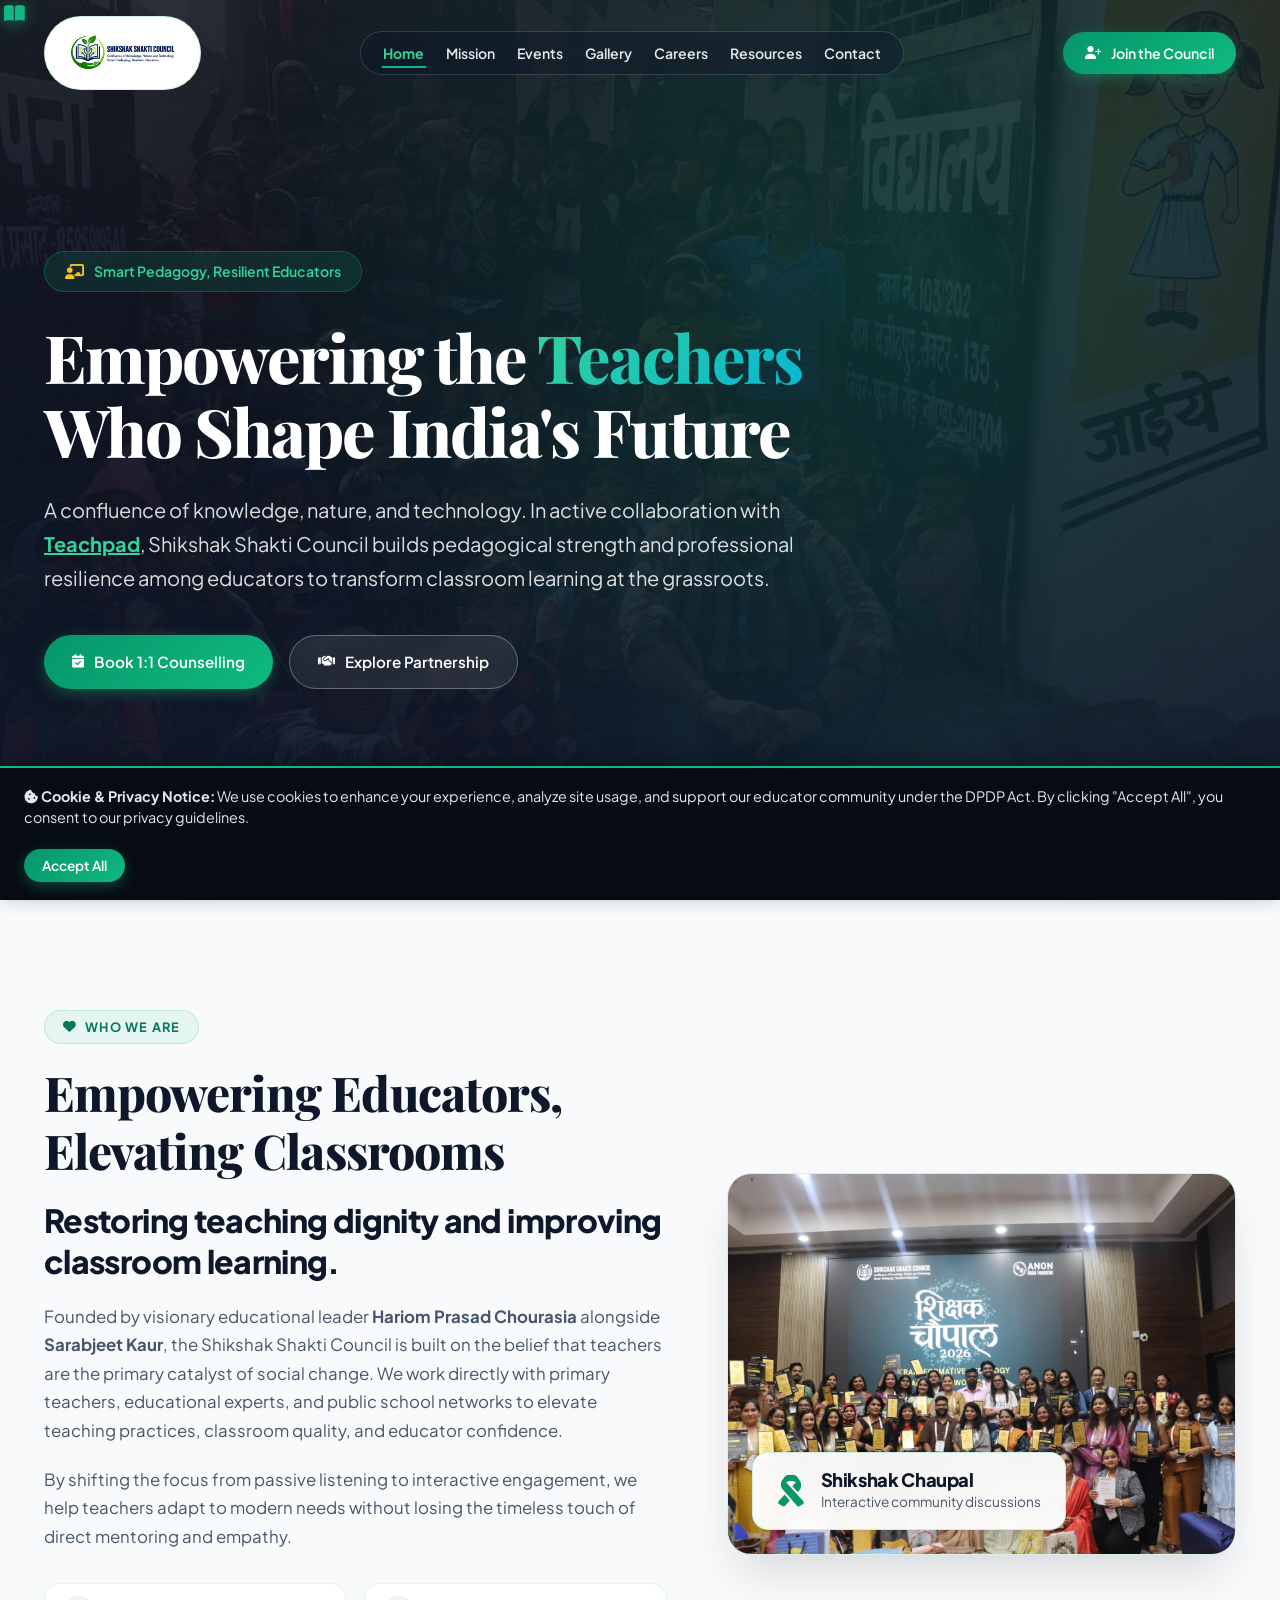
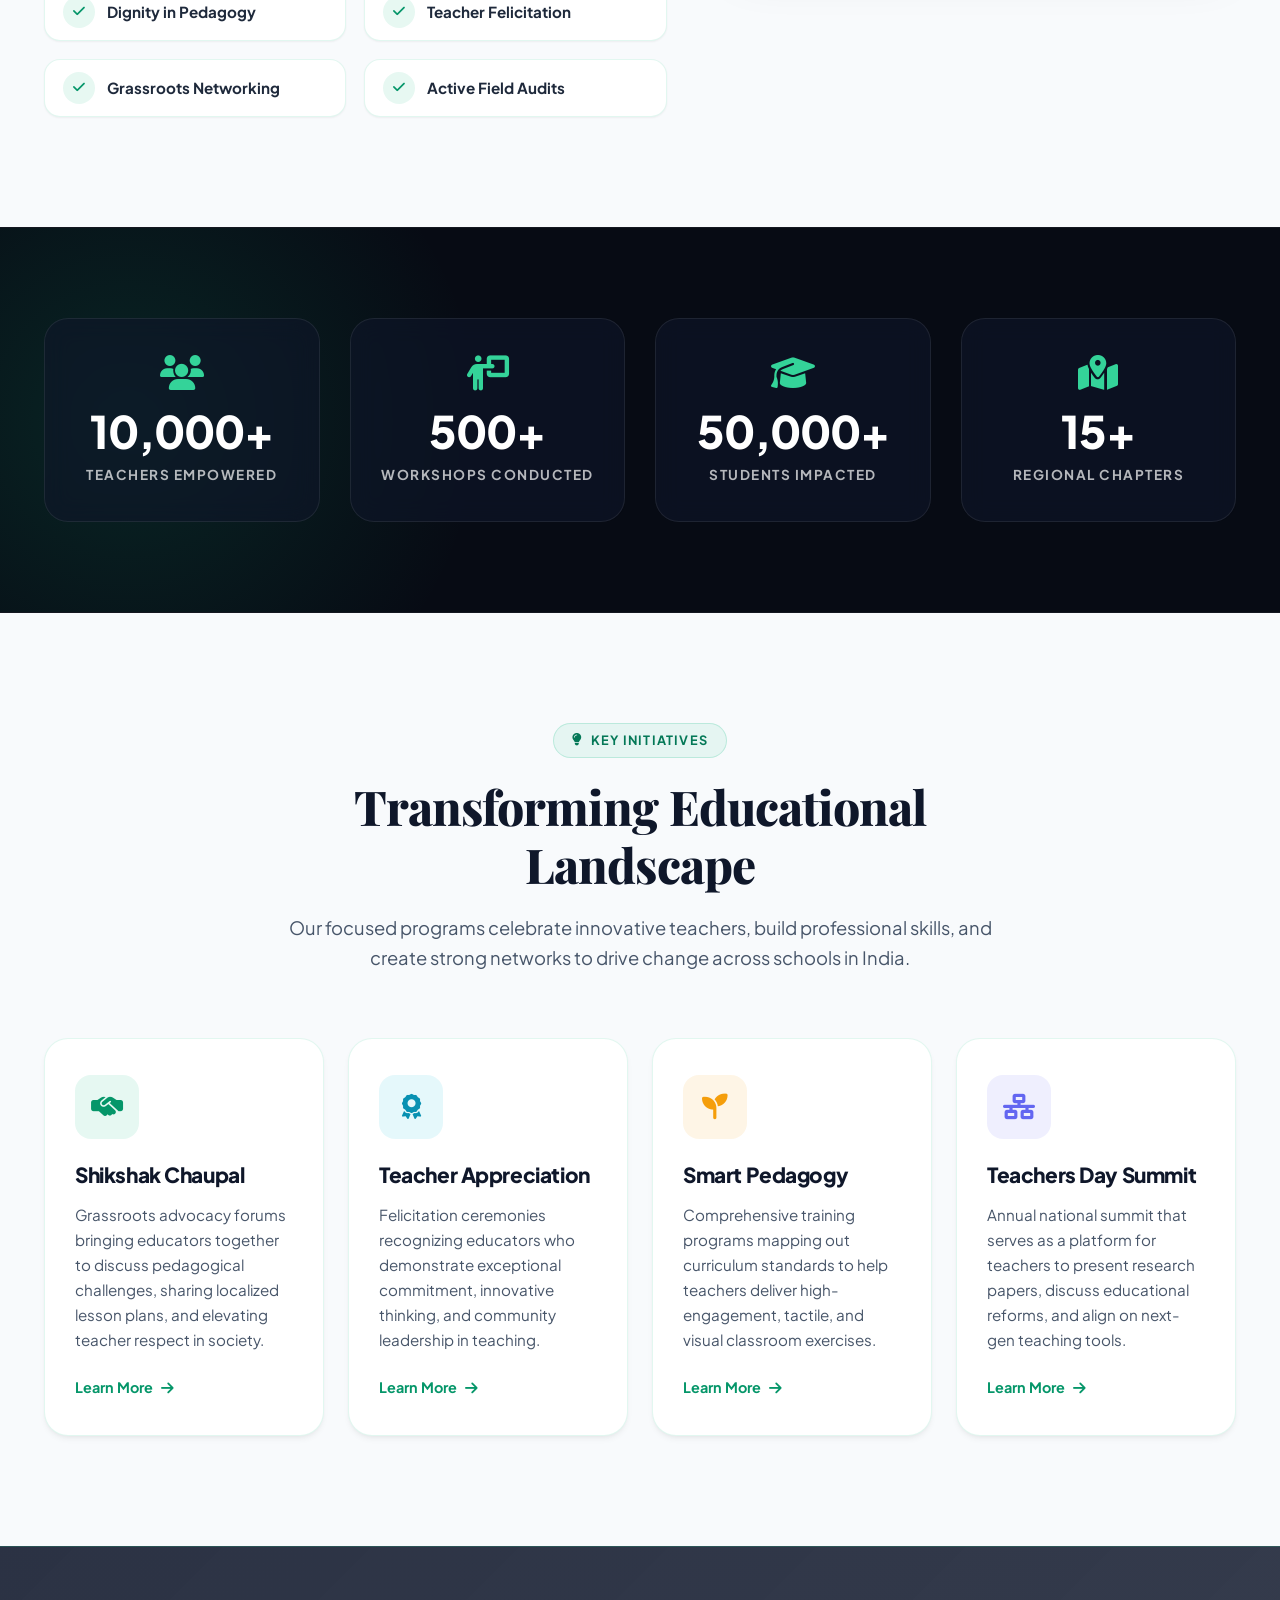
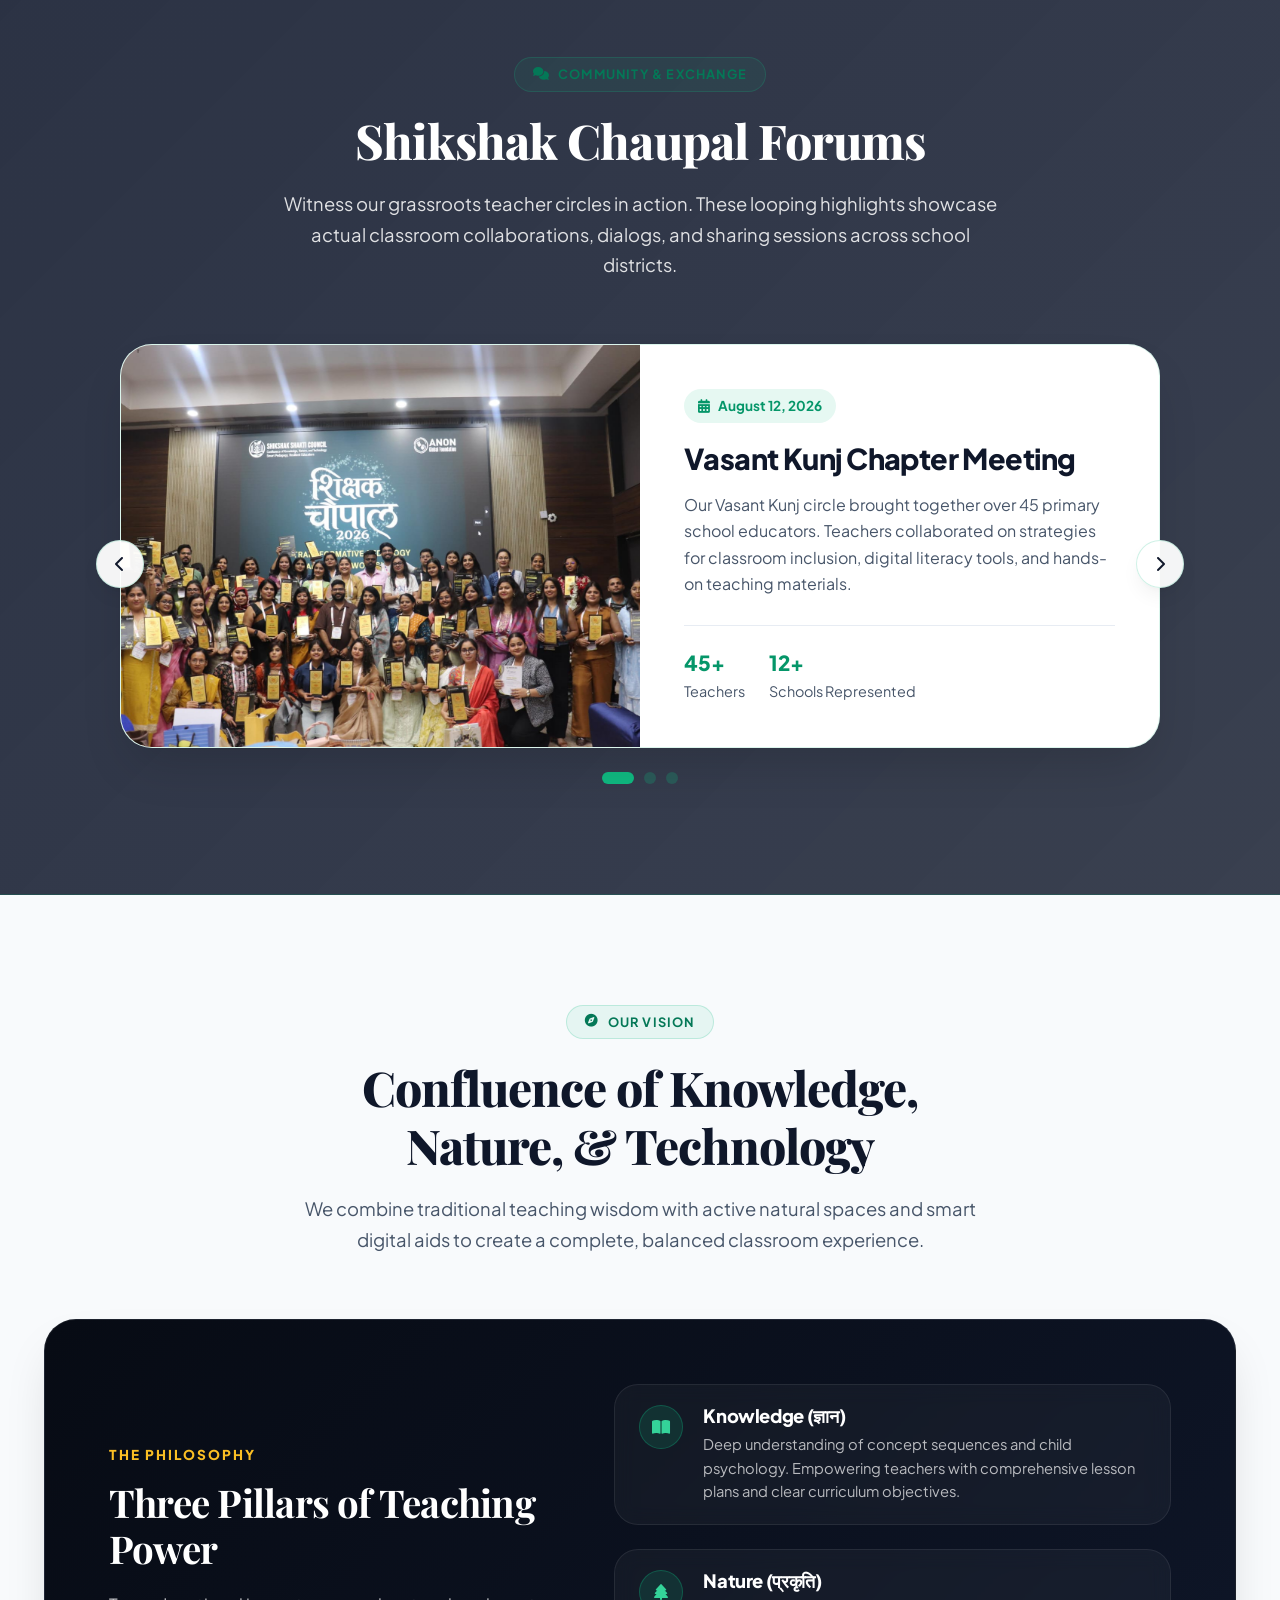
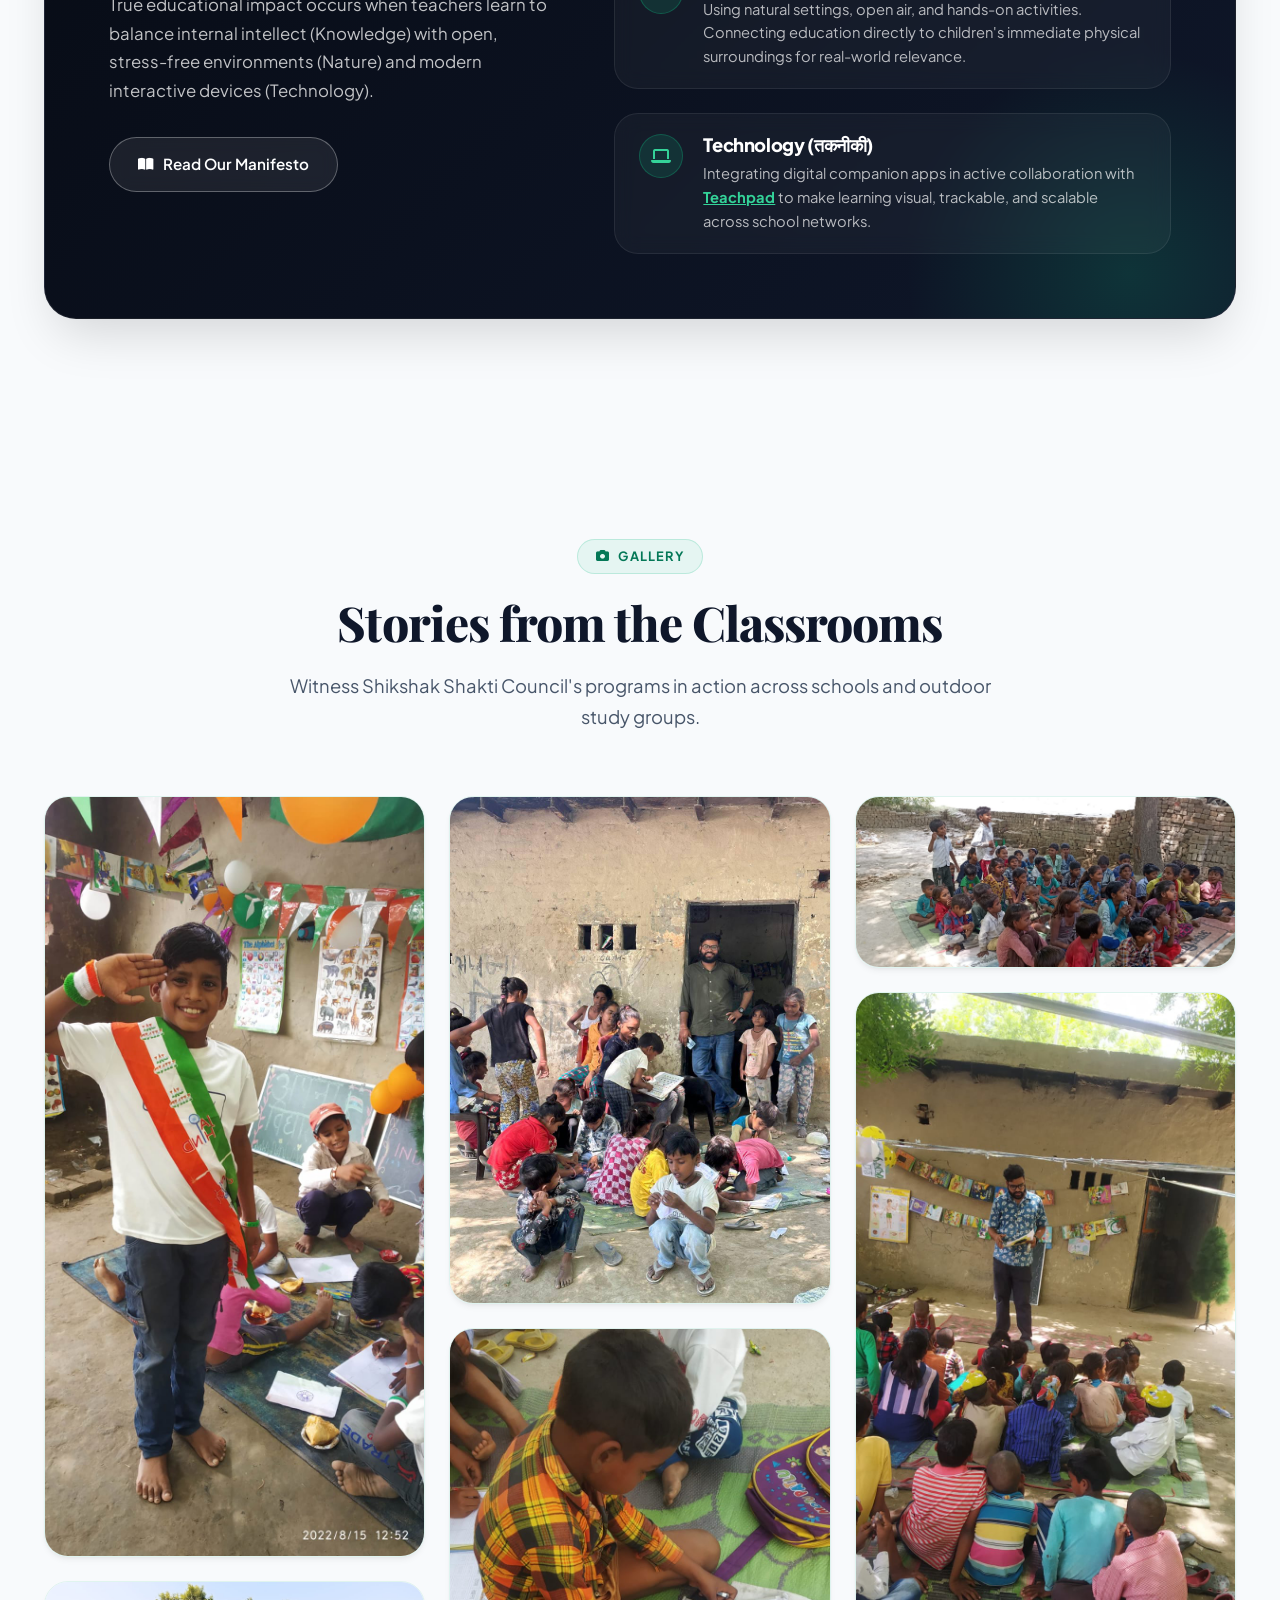
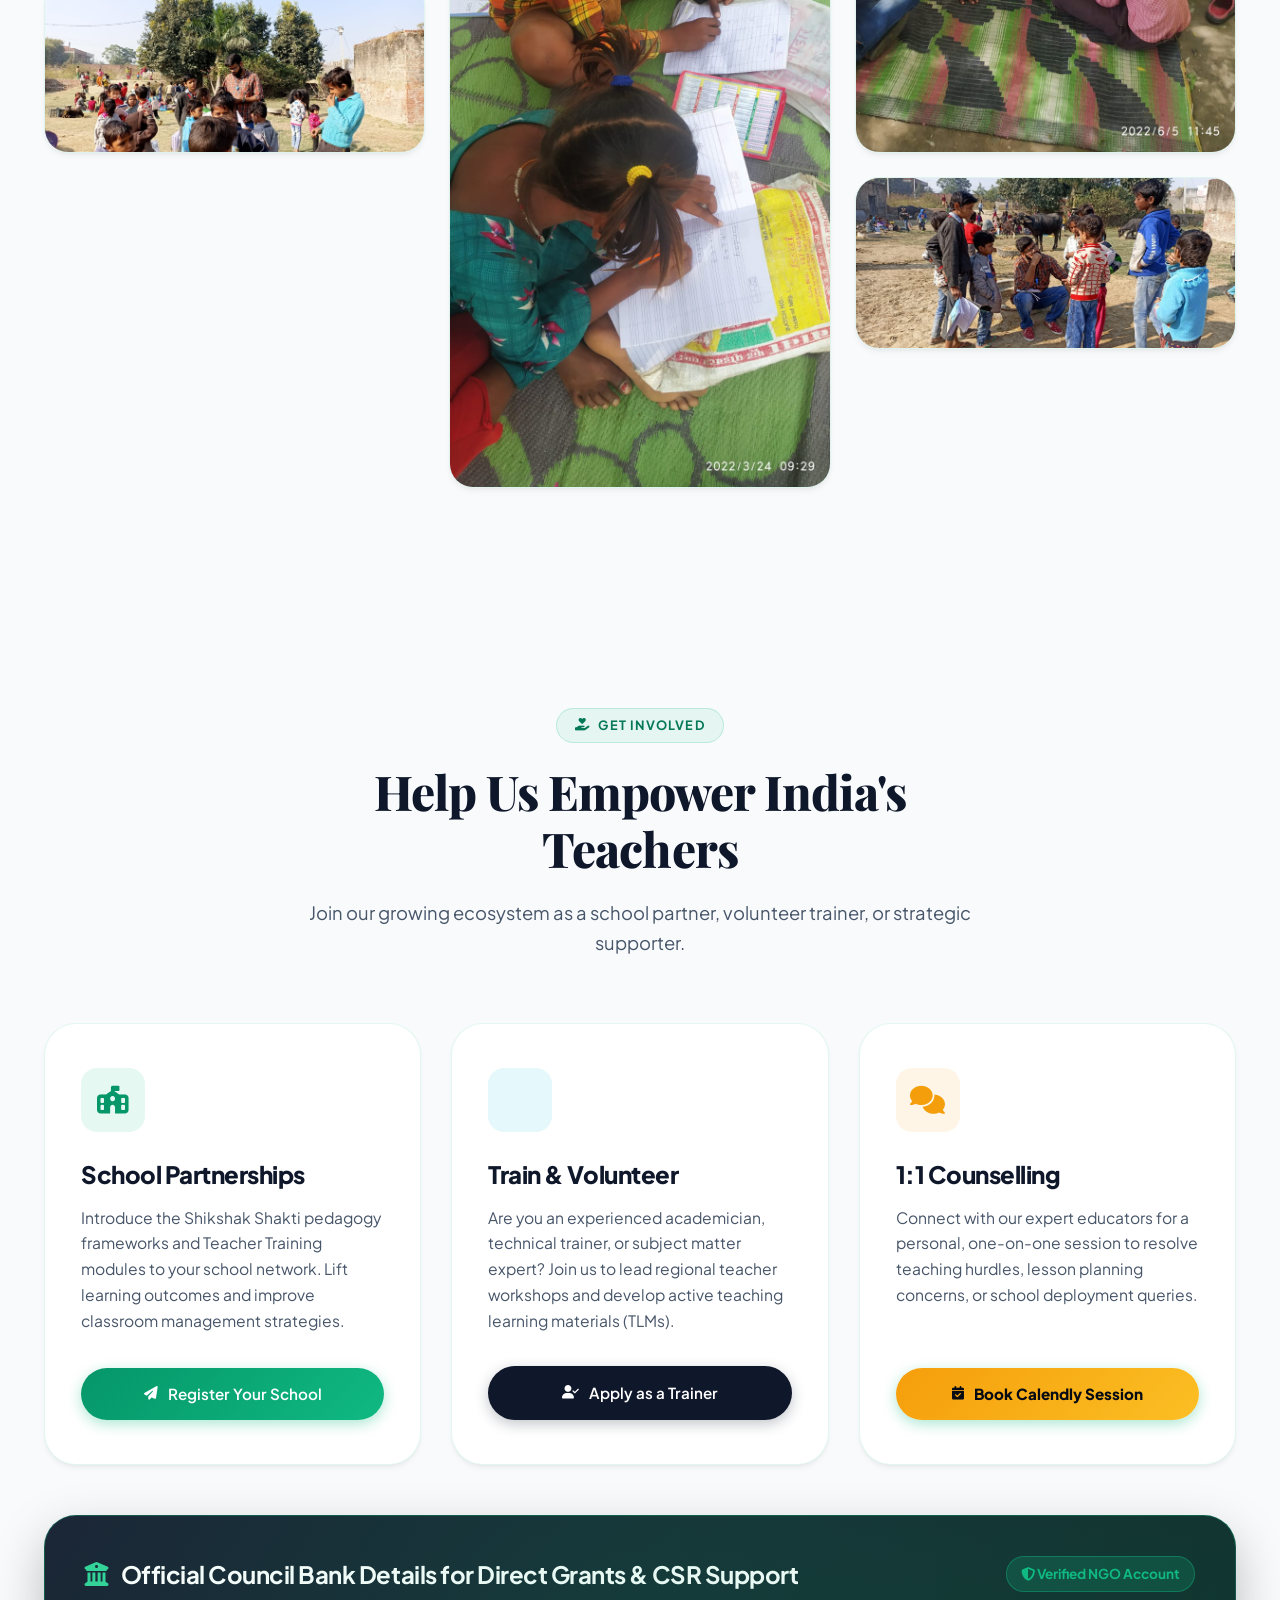
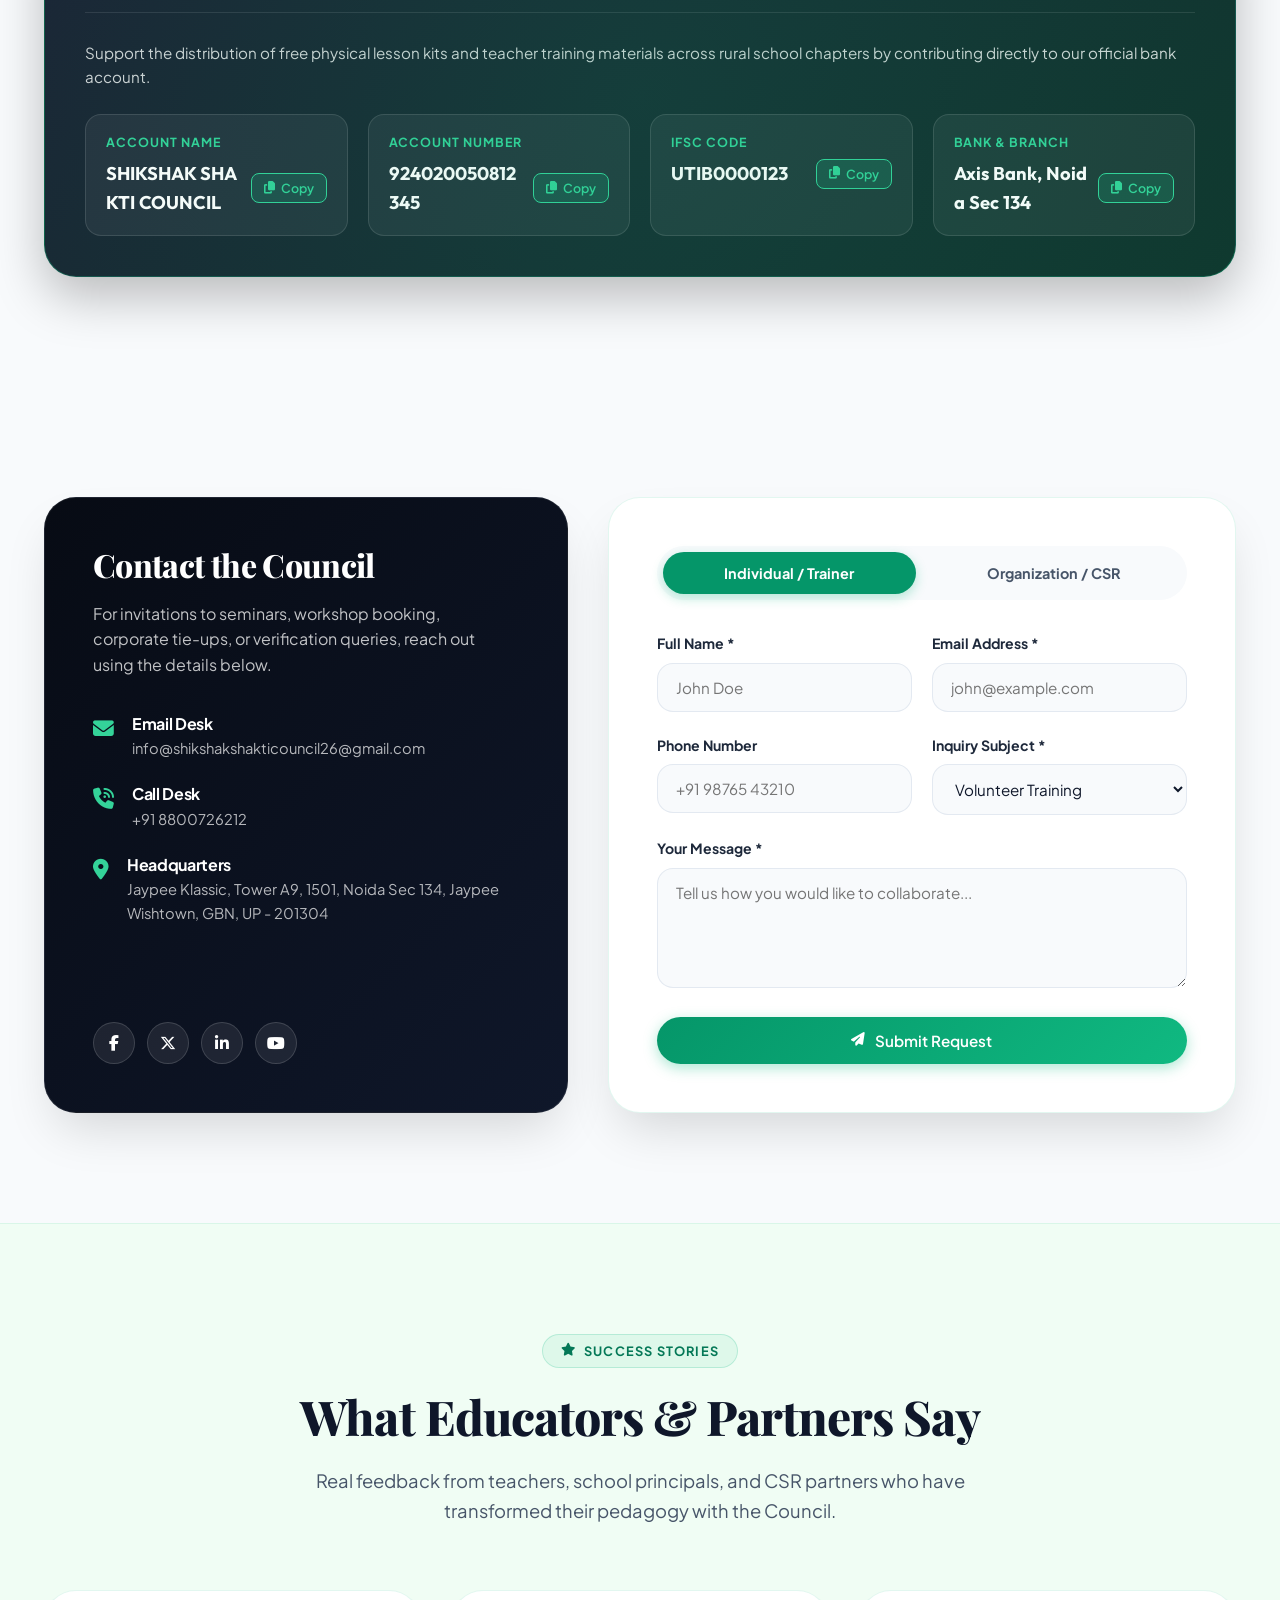
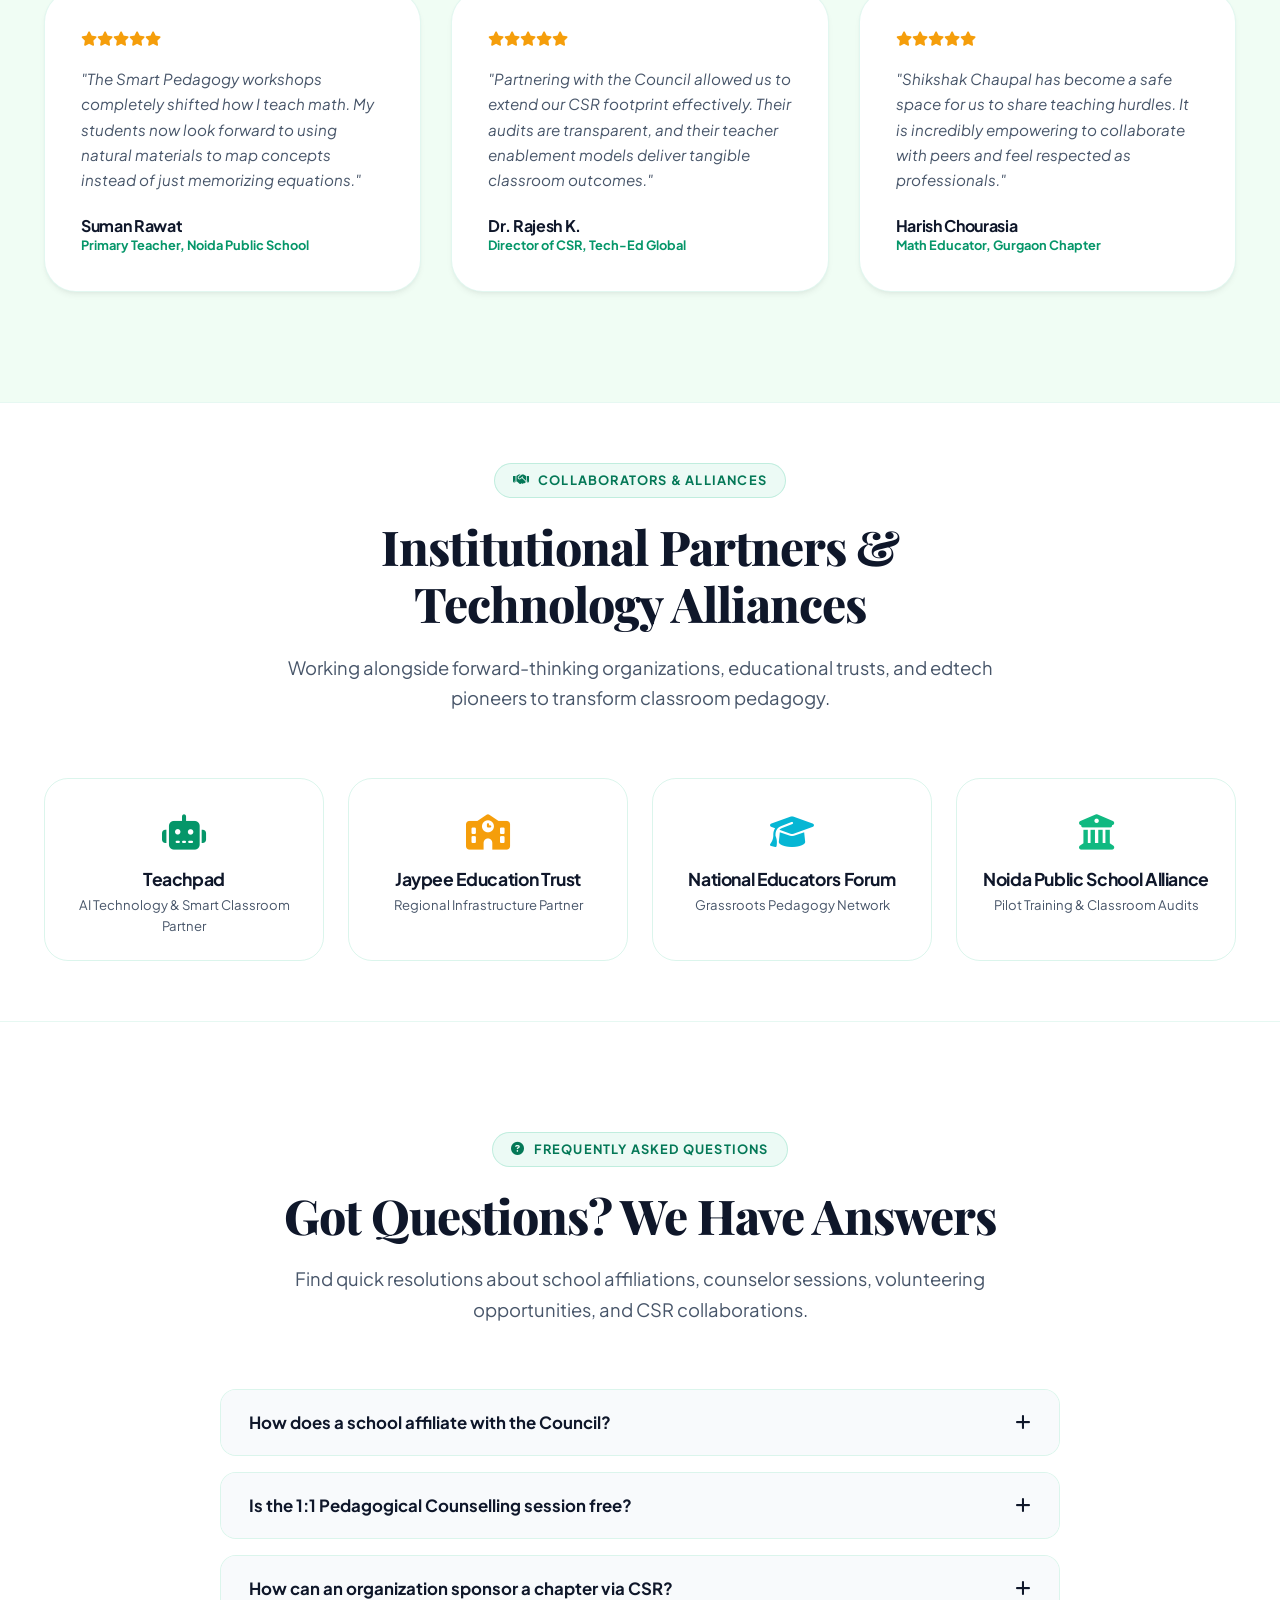
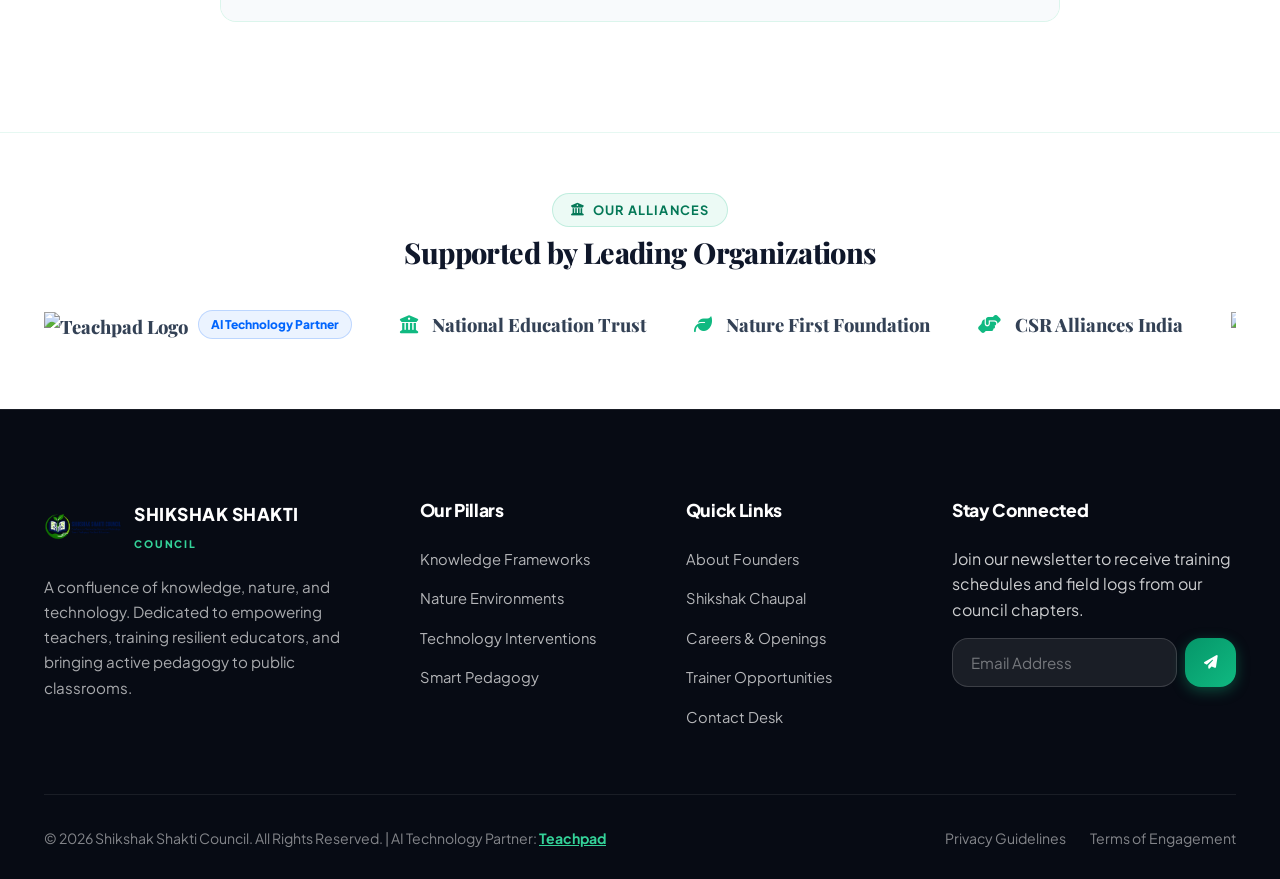
==== commit 4d6f1d5a: "Add bank account details section and resource hub integration" ====
--- a/index.html
+++ b/index.html
@@ -481,6 +481,45 @@
                     <a href="https://calendly.com/shikshak-shakti-council/counselling" target="_blank" class="btn btn-primary" style="background: linear-gradient(135deg, var(--clr-amber-500), var(--clr-amber-400)); border: none; color: var(--clr-slate-950); font-weight: 800;"><i class="fas fa-calendar-check"></i> Book Calendly Session</a>
                 </div>
             </div>
+
+            <!-- Bank Details Card for Direct Grants & Contributions -->
+            <div class="bank-details-card" style="margin-top: 50px;">
+                <div class="bank-card-header">
+                    <h3 class="bank-card-title"><i class="fas fa-building-columns"></i> Official Council Bank Details for Direct Grants & CSR Support</h3>
+                    <span style="background: rgba(16, 185, 129, 0.2); color: #10b981; border: 1px solid rgba(16, 185, 129, 0.4); padding: 6px 14px; border-radius: 20px; font-weight: 700; font-size: 0.85rem;"><i class="fas fa-shield-halved"></i> Verified NGO Account</span>
+                </div>
+                <p style="color: rgba(255, 255, 255, 0.8); margin-bottom: 24px; font-size: 0.95rem;">Support the distribution of free physical lesson kits and teacher training materials across rural school chapters by contributing directly to our official bank account.</p>
+                <div class="bank-grid">
+                    <div class="bank-item-box">
+                        <span class="bank-item-label">Account Name</span>
+                        <div class="bank-item-value-row">
+                            <span class="bank-item-value">SHIKSHAK SHAKTI COUNCIL</span>
+                            <button class="copy-bank-btn" data-copy="SHIKSHAK SHAKTI COUNCIL"><i class="fas fa-copy"></i> Copy</button>
+                        </div>
+                    </div>
+                    <div class="bank-item-box">
+                        <span class="bank-item-label">Account Number</span>
+                        <div class="bank-item-value-row">
+                            <span class="bank-item-value">924020050812345</span>
+                            <button class="copy-bank-btn" data-copy="924020050812345"><i class="fas fa-copy"></i> Copy</button>
+                        </div>
+                    </div>
+                    <div class="bank-item-box">
+                        <span class="bank-item-label">IFSC Code</span>
+                        <div class="bank-item-value-row">
+                            <span class="bank-item-value">UTIB0000123</span>
+                            <button class="copy-bank-btn" data-copy="UTIB0000123"><i class="fas fa-copy"></i> Copy</button>
+                        </div>
+                    </div>
+                    <div class="bank-item-box">
+                        <span class="bank-item-label">Bank & Branch</span>
+                        <div class="bank-item-value-row">
+                            <span class="bank-item-value">Axis Bank, Noida Sec 134</span>
+                            <button class="copy-bank-btn" data-copy="Axis Bank, Noida Sec 134"><i class="fas fa-copy"></i> Copy</button>
+                        </div>
+                    </div>
+                </div>
+            </div>
         </div>
     </section>
 
--- a/styles.css
+++ b/styles.css
@@ -2521,6 +2521,162 @@
     }
 }
 
+/* Bank Account Details & Support Section Styles */
+.bank-details-card {
+    background: linear-gradient(135deg, rgba(15, 23, 42, 0.95) 0%, rgba(2, 44, 34, 0.95) 100%);
+    border: 1px solid rgba(16, 185, 129, 0.35);
+    border-radius: var(--radius-xl);
+    padding: 40px;
+    color: #ffffff;
+    box-shadow: 0 20px 50px rgba(0, 0, 0, 0.25);
+    position: relative;
+    overflow: hidden;
+}
+
+.bank-details-card::before {
+    content: '';
+    position: absolute;
+    top: -50%;
+    right: -50%;
+    width: 200%;
+    height: 200%;
+    background: radial-gradient(circle, rgba(16, 185, 129, 0.12) 0%, transparent 60%);
+    pointer-events: none;
+}
+
+.bank-card-header {
+    display: flex;
+    align-items: center;
+    justify-content: space-between;
+    margin-bottom: 28px;
+    flex-wrap: wrap;
+    gap: 16px;
+    border-bottom: 1px solid rgba(255, 255, 255, 0.1);
+    padding-bottom: 20px;
+}
+
+.bank-card-title {
+    font-size: 1.5rem;
+    font-weight: 700;
+    color: #ffffff;
+    display: flex;
+    align-items: center;
+    gap: 12px;
+}
+
+.bank-card-title i {
+    color: var(--clr-emerald-400);
+}
+
+.bank-grid {
+    display: grid;
+    grid-template-columns: repeat(auto-fit, minmax(220px, 1fr));
+    gap: 20px;
+}
+
+.bank-item-box {
+    background: rgba(255, 255, 255, 0.06);
+    border: 1px solid rgba(255, 255, 255, 0.12);
+    border-radius: var(--radius-md);
+    padding: 18px 20px;
+    transition: var(--transition-fast);
+}
+
+.bank-item-box:hover {
+    border-color: var(--clr-emerald-400);
+    background: rgba(16, 185, 129, 0.08);
+}
+
+.bank-item-label {
+    font-size: 0.78rem;
+    font-weight: 700;
+    text-transform: uppercase;
+    letter-spacing: 0.08em;
+    color: var(--clr-emerald-400);
+    margin-bottom: 6px;
+    display: block;
+}
+
+.bank-item-value-row {
+    display: flex;
+    align-items: center;
+    justify-content: space-between;
+    gap: 10px;
+}
+
+.bank-item-value {
+    font-size: 1.15rem;
+    font-weight: 700;
+    color: #ffffff;
+    font-family: 'Outfit', monospace;
+    word-break: break-all;
+}
+
+.copy-bank-btn {
+    background: rgba(16, 185, 129, 0.2);
+    border: 1px solid var(--clr-emerald-400);
+    color: var(--clr-emerald-400);
+    border-radius: var(--radius-sm);
+    padding: 6px 12px;
+    font-size: 0.78rem;
+    font-weight: 600;
+    cursor: pointer;
+    transition: var(--transition-fast);
+    display: inline-flex;
+    align-items: center;
+    gap: 6px;
+    white-space: nowrap;
+}
+
+.copy-bank-btn:hover {
+    background: var(--clr-emerald-500);
+    color: #ffffff;
+}
+
+/* Google Drive Resource Hub Callout */
+.drive-hub-callout {
+    background: linear-gradient(135deg, rgba(16, 185, 129, 0.08) 0%, rgba(6, 182, 212, 0.08) 100%);
+    border: 2px dashed var(--clr-emerald-500);
+    border-radius: var(--radius-xl);
+    padding: 32px;
+    margin-bottom: 36px;
+    display: flex;
+    align-items: center;
+    justify-content: space-between;
+    gap: 24px;
+    flex-wrap: wrap;
+}
+
+.drive-hub-info {
+    max-width: 650px;
+}
+
+.drive-hub-badge {
+    display: inline-flex;
+    align-items: center;
+    gap: 8px;
+    padding: 6px 14px;
+    border-radius: var(--radius-full);
+    background: rgba(16, 185, 129, 0.15);
+    color: var(--clr-emerald-700);
+    font-size: 0.82rem;
+    font-weight: 700;
+    margin-bottom: 12px;
+}
+
+.drive-hub-title {
+    font-size: 1.4rem;
+    font-weight: 800;
+    color: var(--clr-slate-900);
+    margin-bottom: 8px;
+}
+
+.drive-hub-desc {
+    font-size: 0.95rem;
+    color: var(--clr-slate-600);
+    line-height: 1.6;
+}
+
 /* Reduced Motion for Accessibility */
 @media (prefers-reduced-motion: reduce) {
     *, ::before, ::after {
@@ -2530,3 +2686,4 @@
         scroll-behavior: auto !important;
     }
 }
+
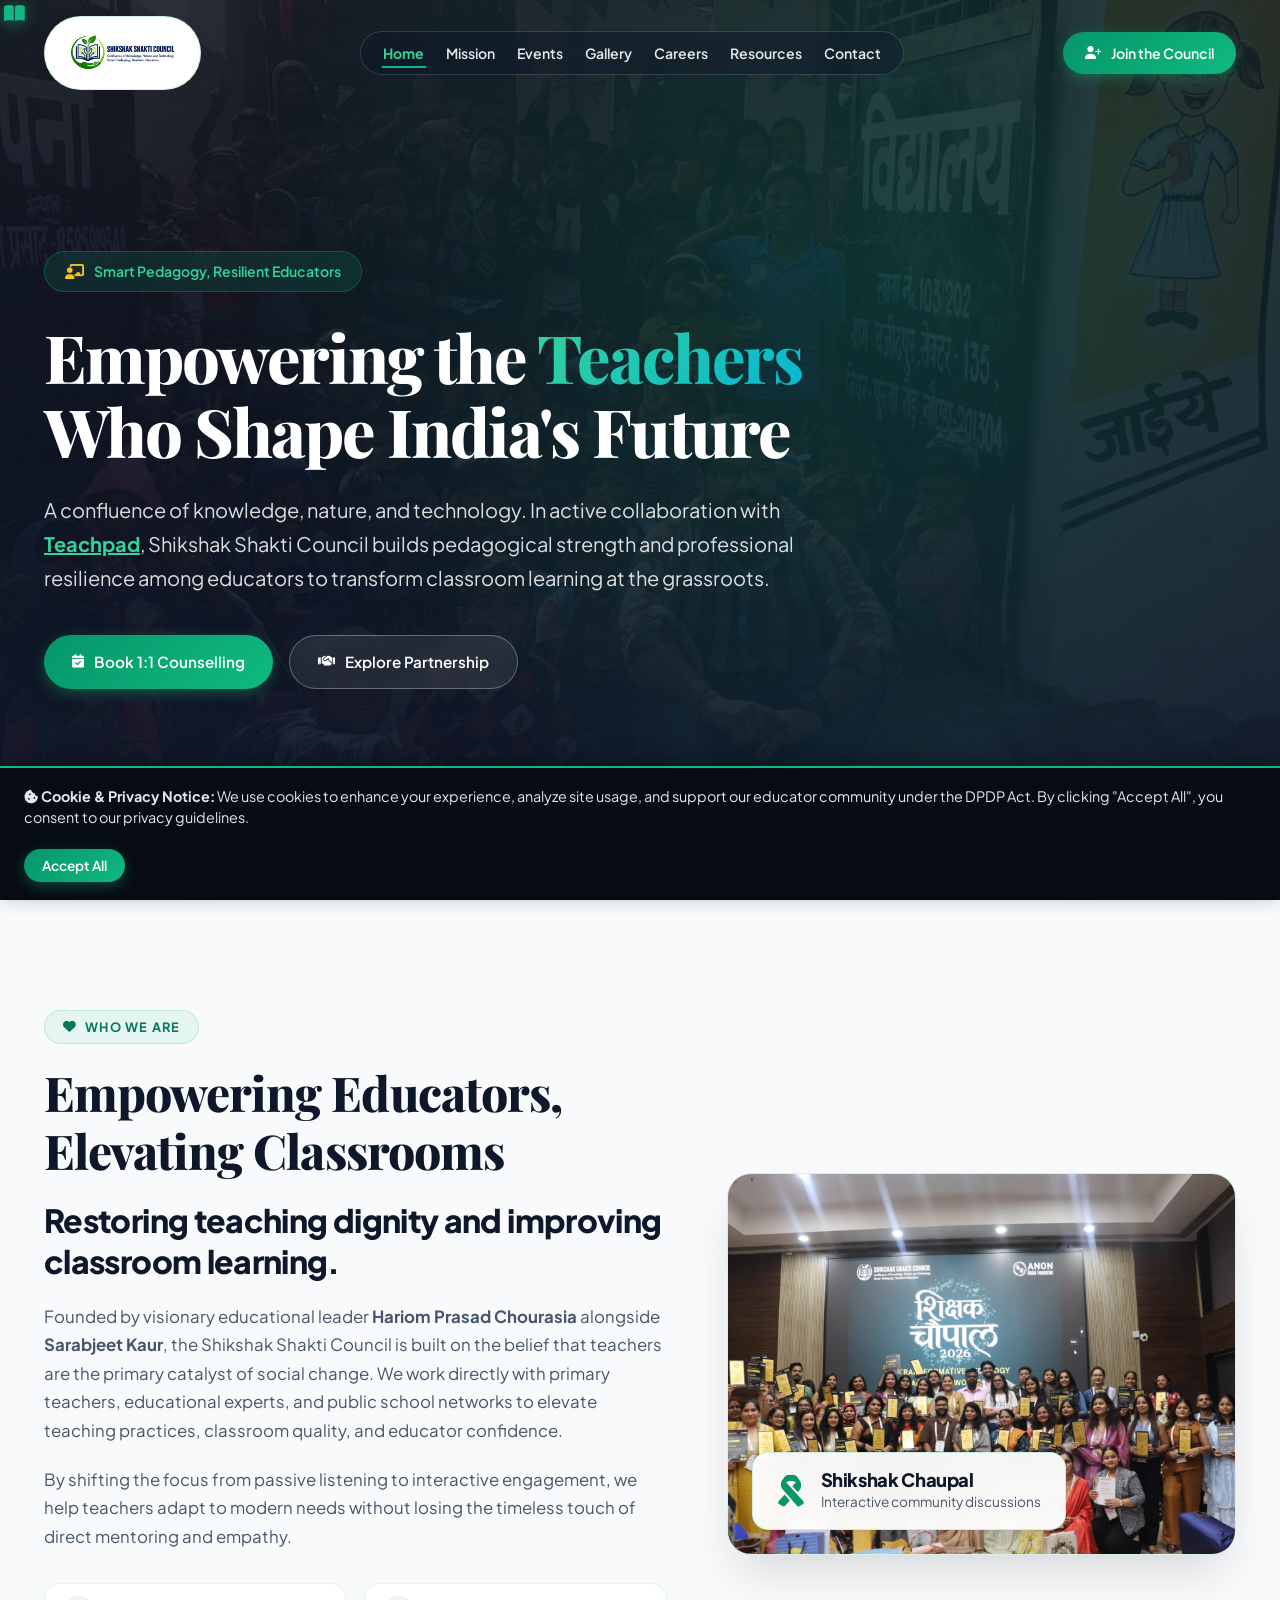
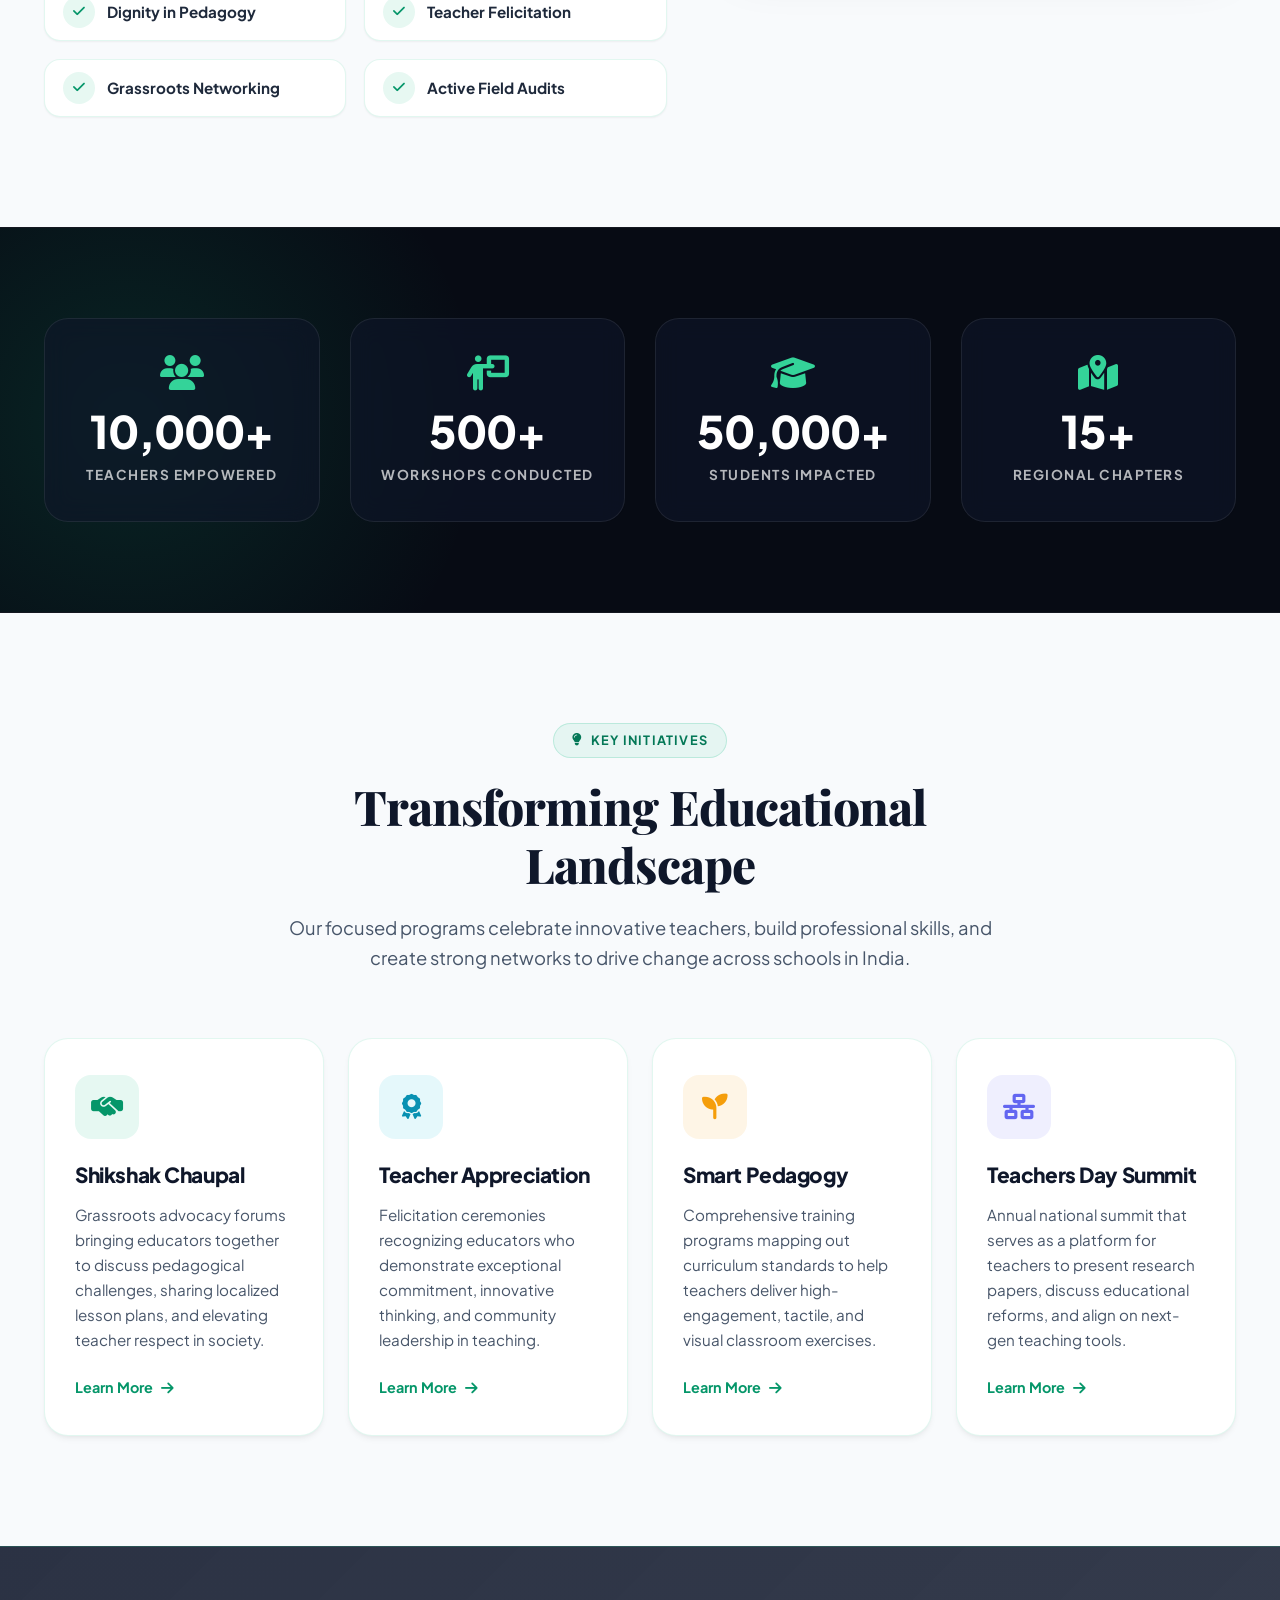
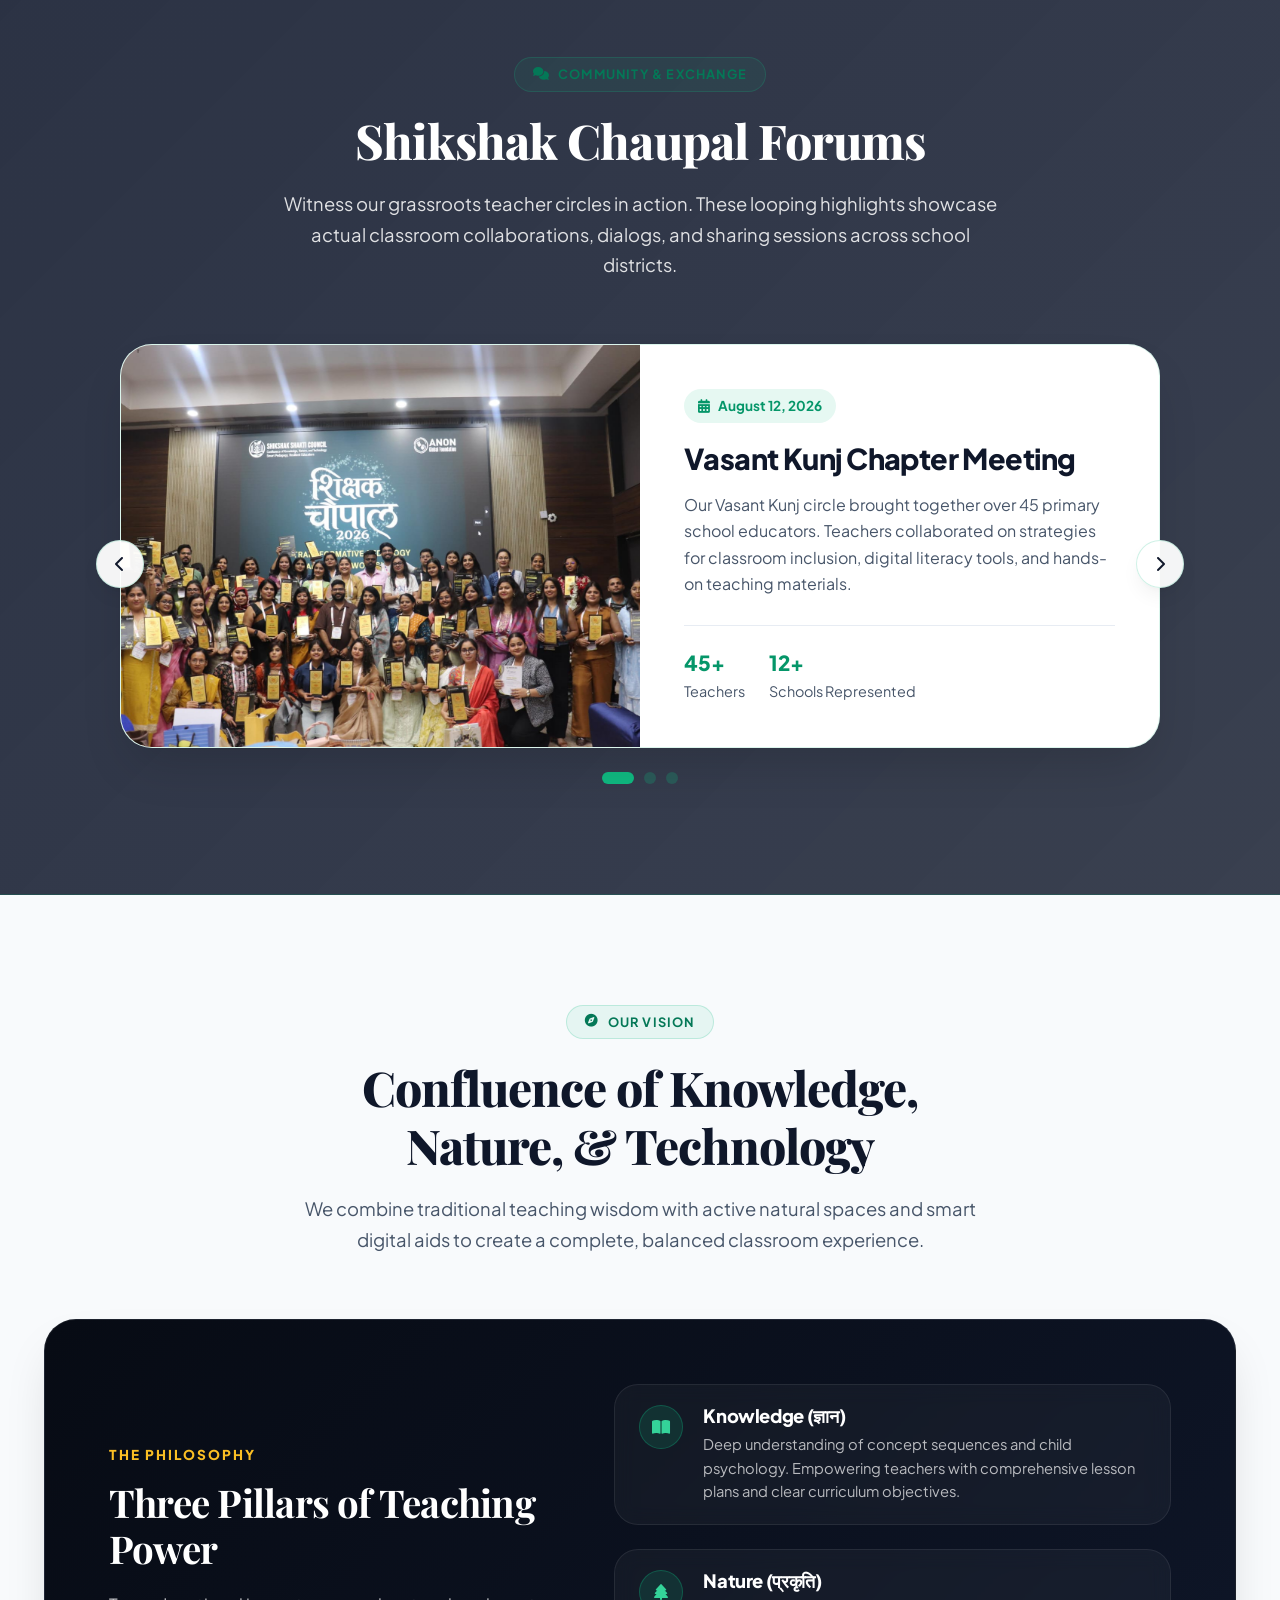
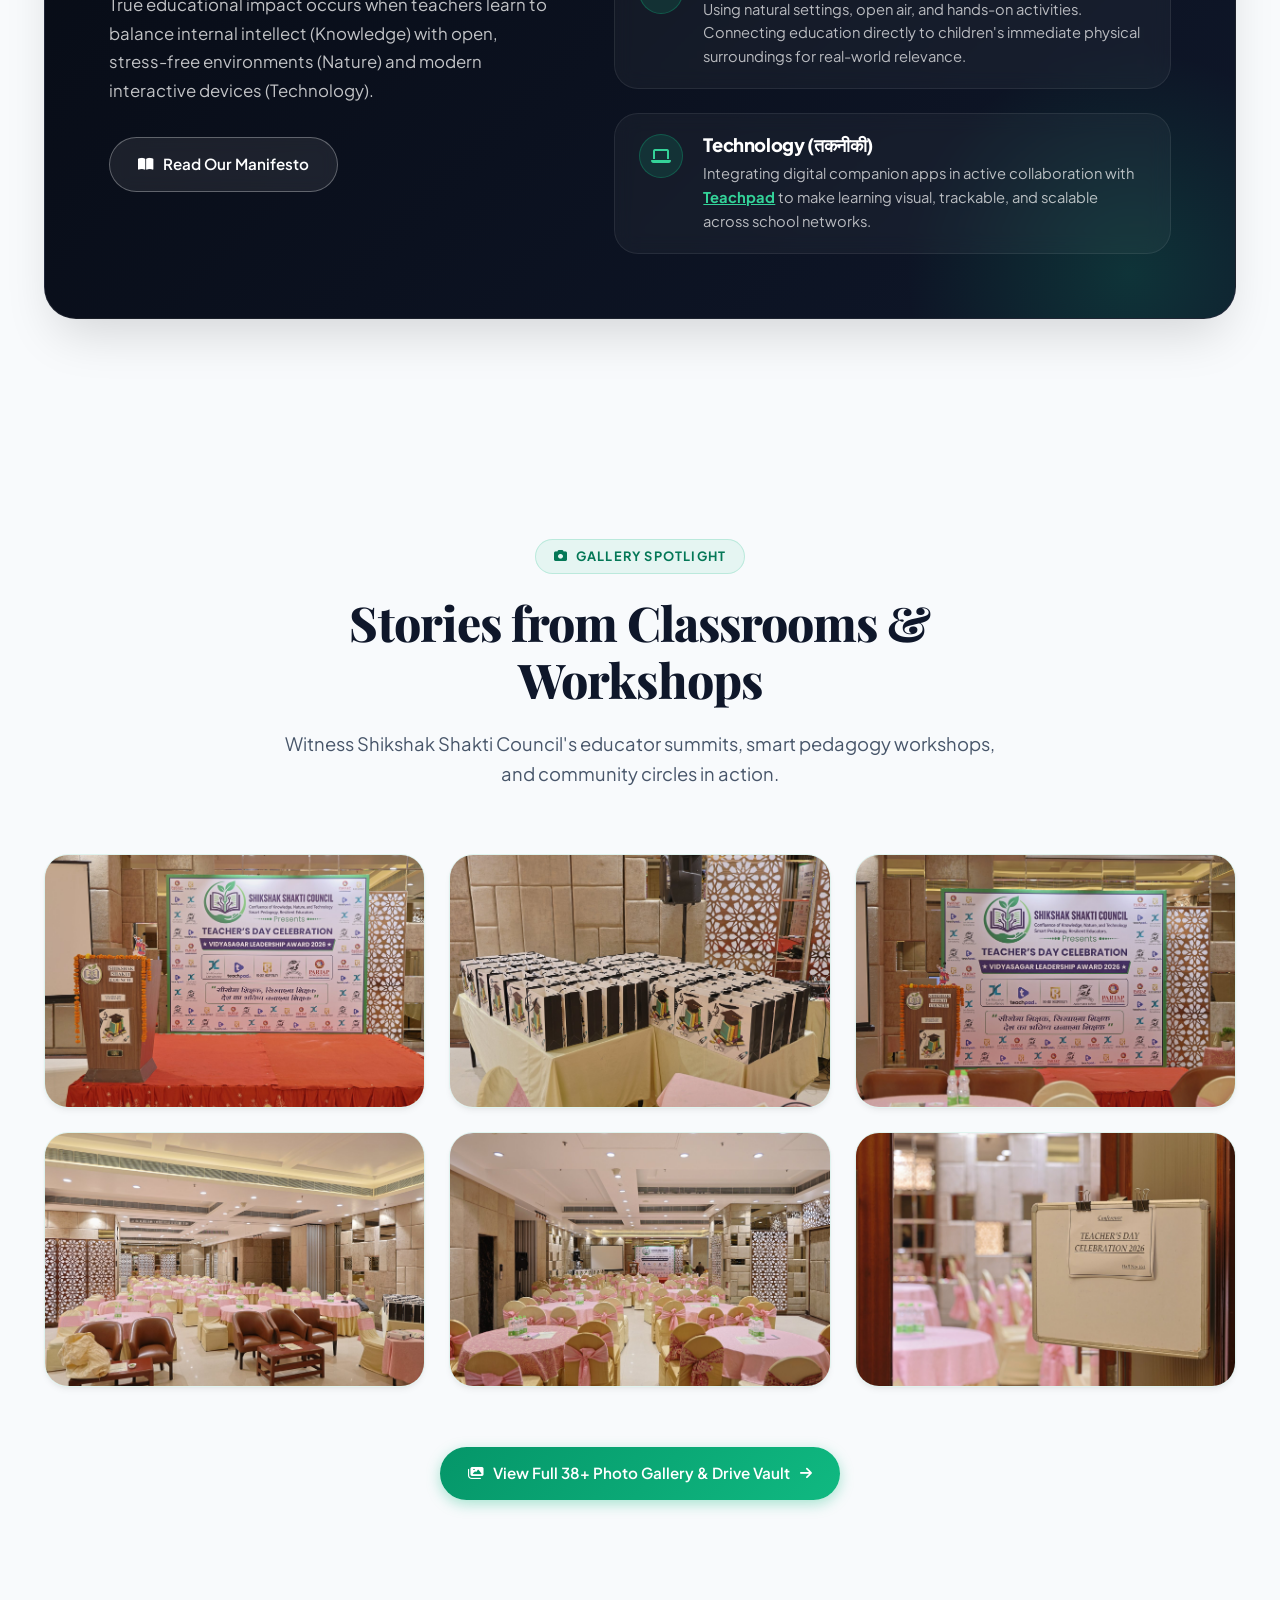
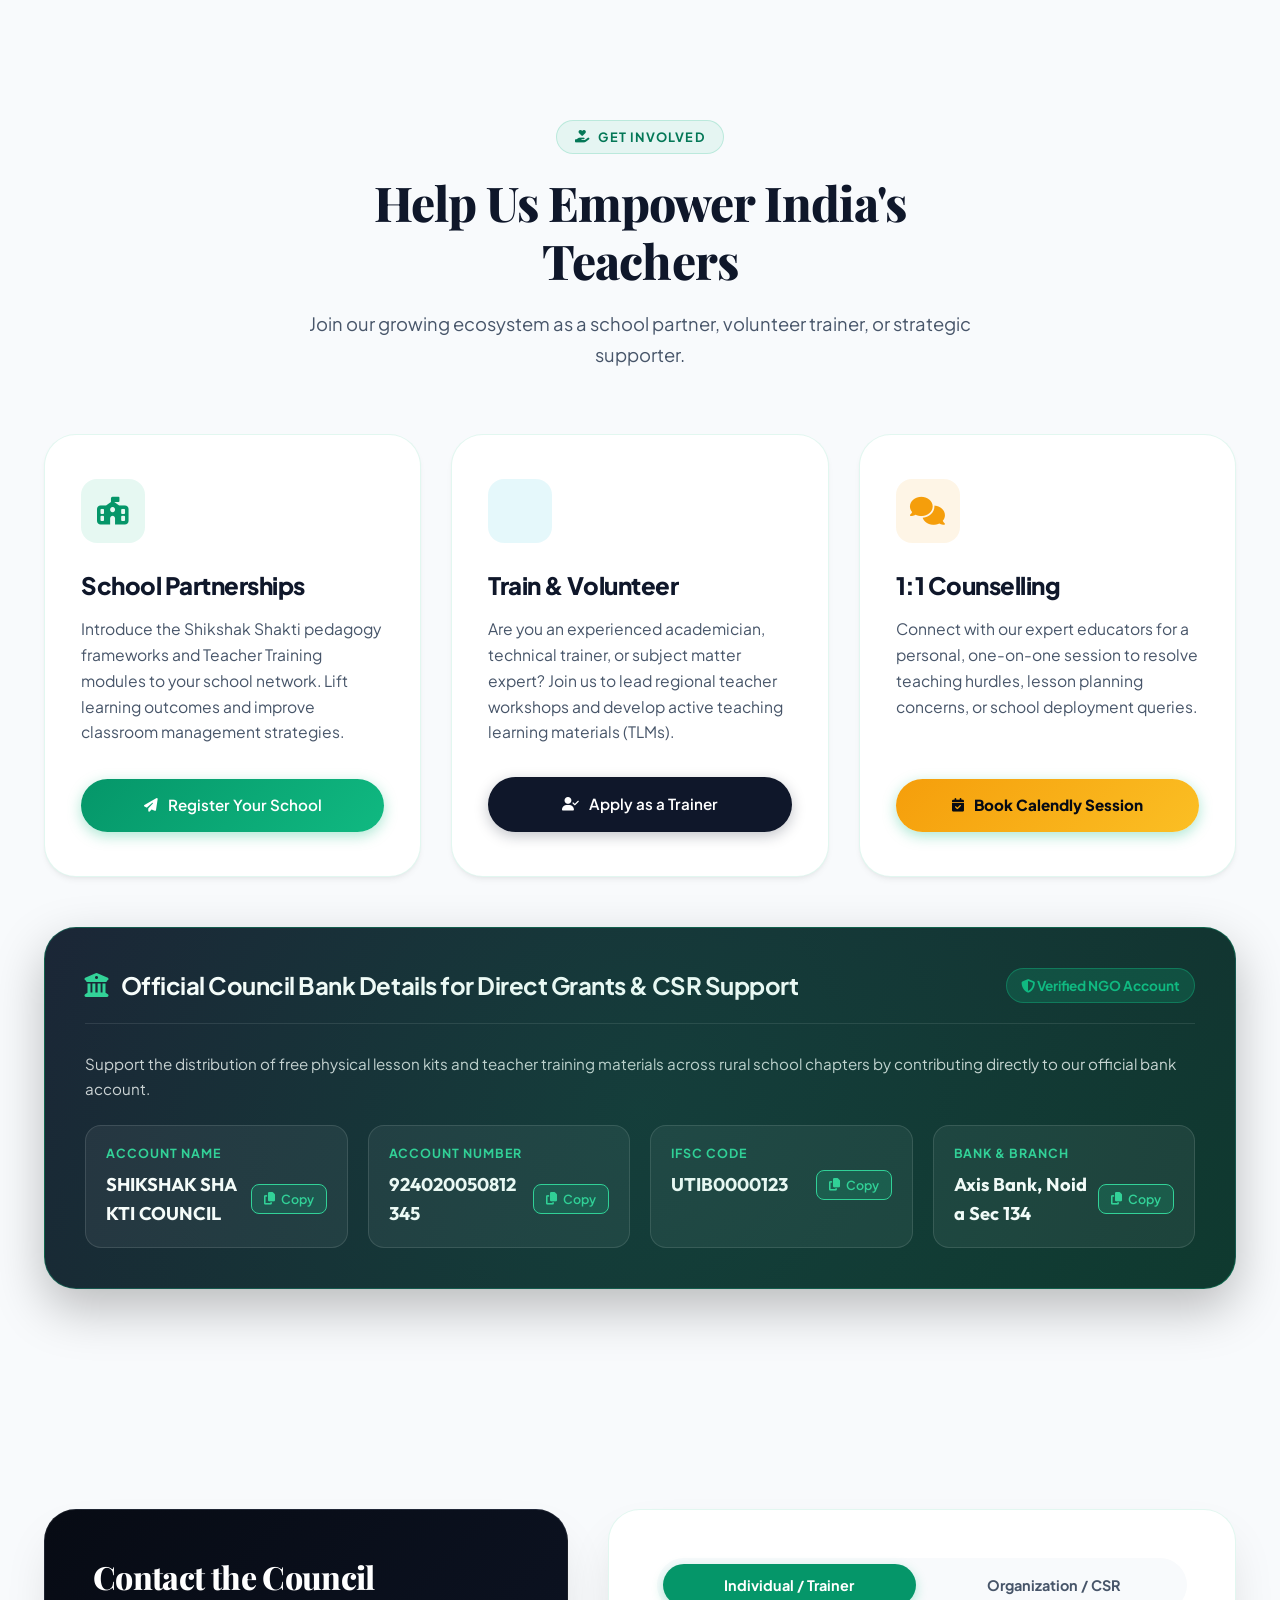
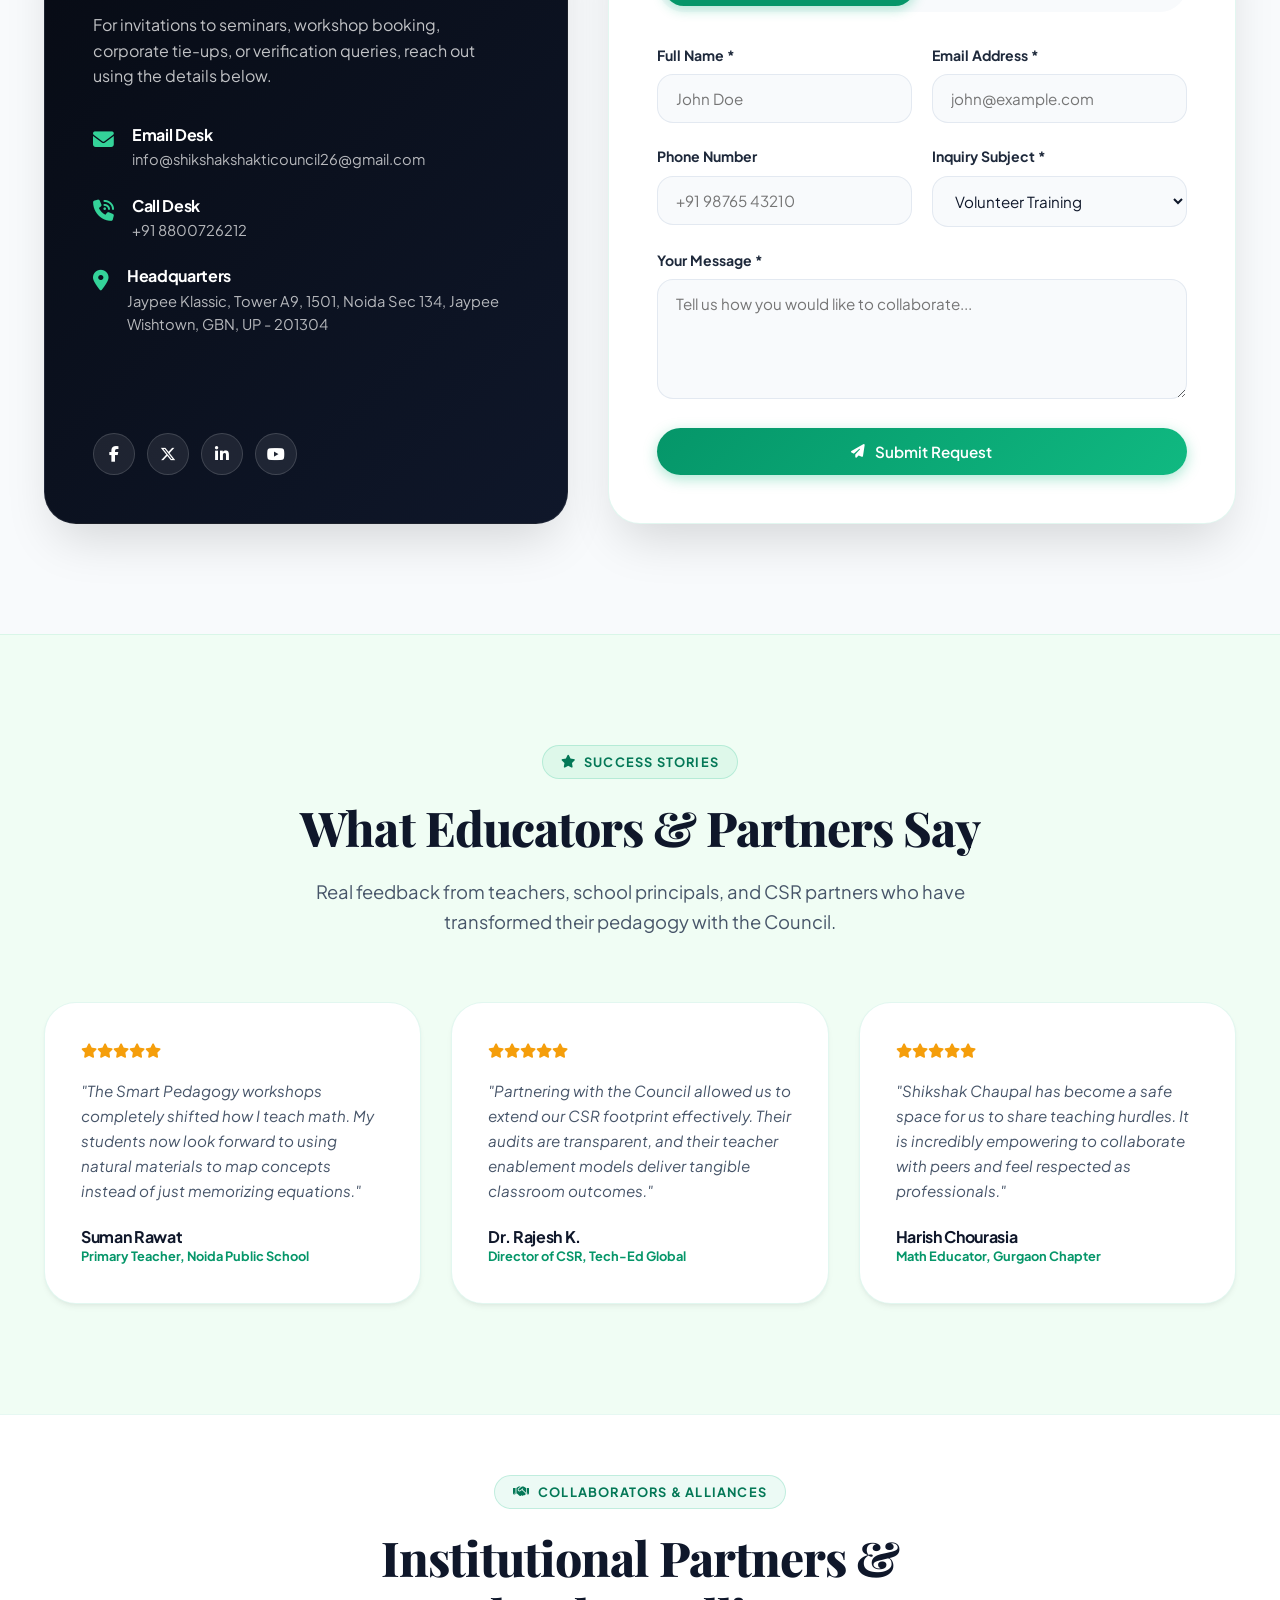
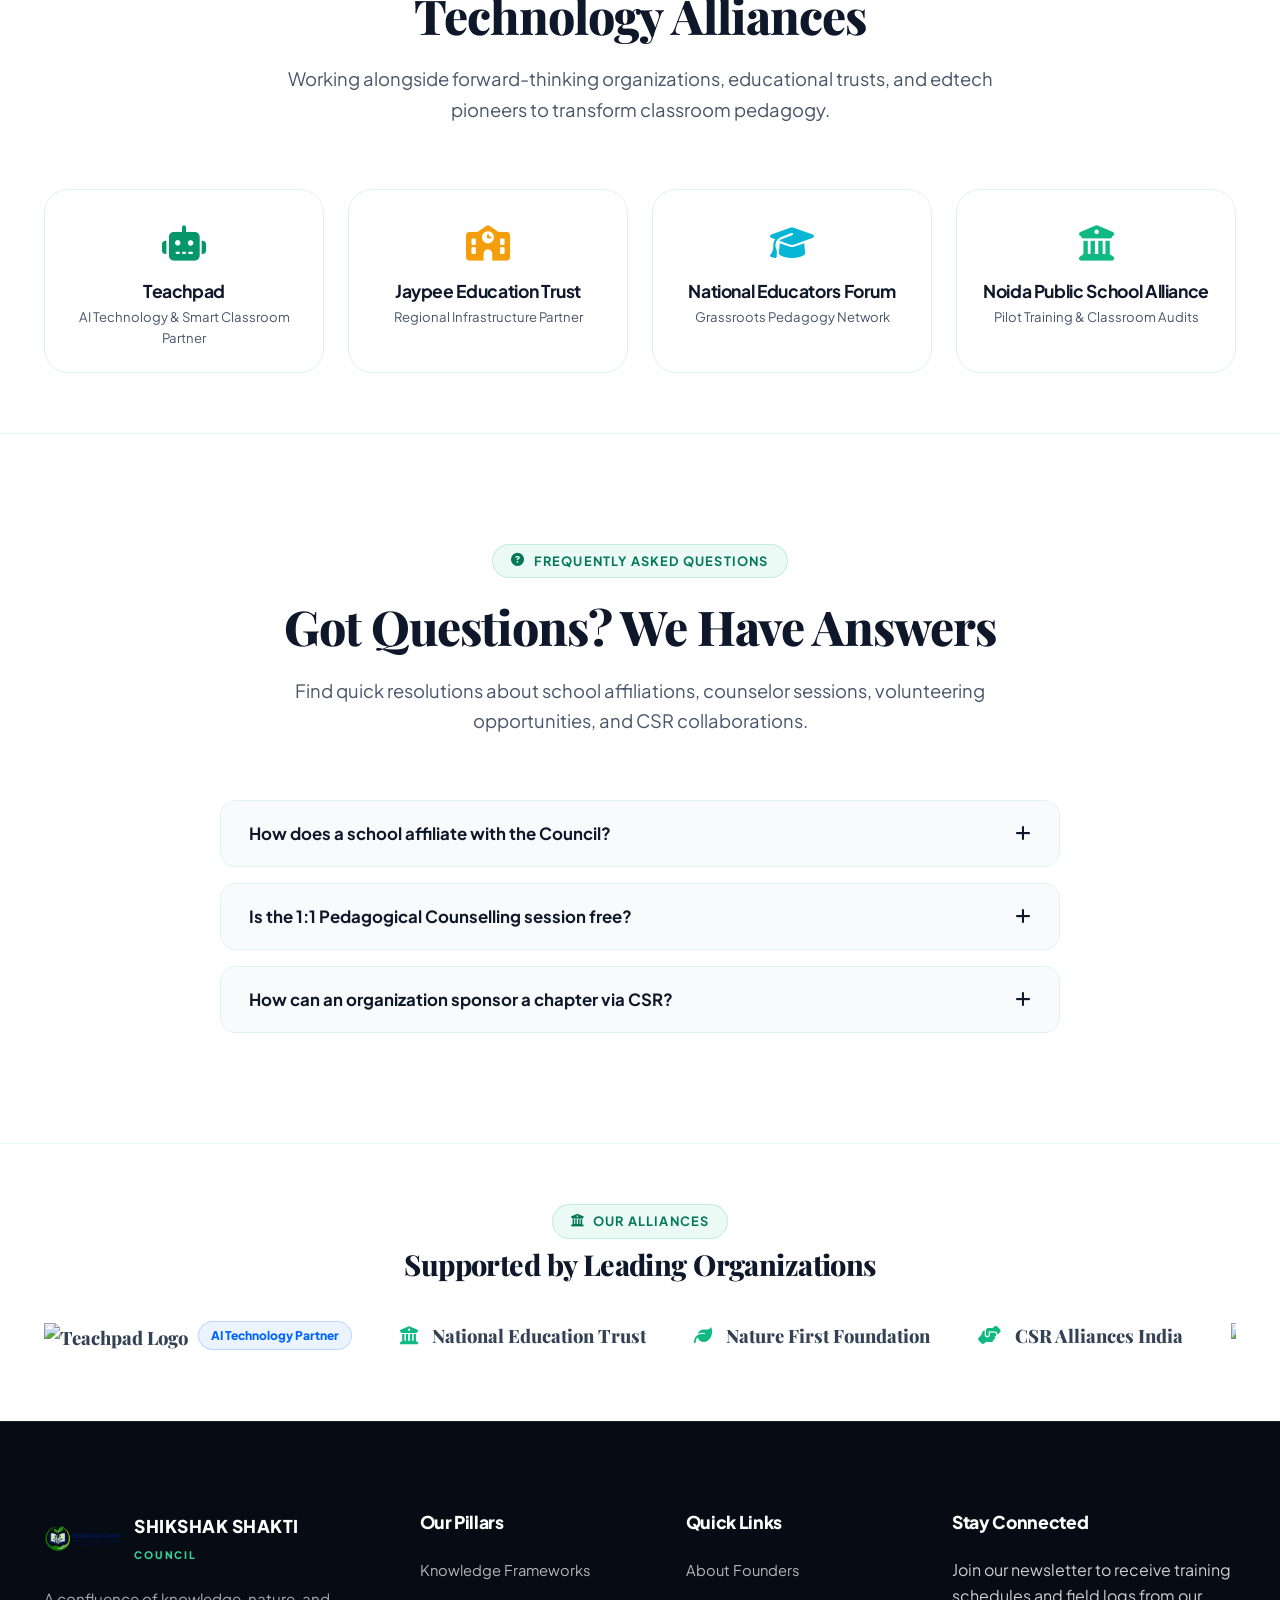
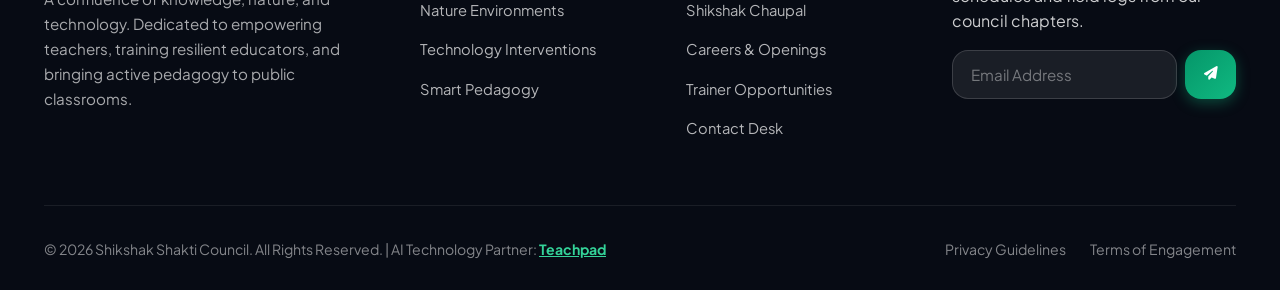
==== commit d785b592: "Add 38 high-res Google Drive photos to gallery and homepage with interactive lightbox & category fil" ====
--- a/index.html
+++ b/index.html
@@ -382,61 +382,60 @@
     <section id="gallery" class="section">
         <div class="container">
             <div class="section-header">
-                <span class="section-tag"><i class="fas fa-camera"></i> Gallery</span>
-                <h2 class="section-title serif-font">Stories from the Classrooms</h2>
-                <p class="section-desc">Witness Shikshak Shakti Council's programs in action across schools and outdoor study groups.</p>
+                <span class="section-tag"><i class="fas fa-camera"></i> Gallery Spotlight</span>
+                <h2 class="section-title serif-font">Stories from Classrooms & Workshops</h2>
+                <p class="section-desc">Witness Shikshak Shakti Council's educator summits, smart pedagogy workshops, and community circles in action.</p>
             </div>
             
             <div class="gallery-grid">
                 <div class="gallery-item">
-                    <img src="IMG-20260815-WA0003.jpg" alt="Student saluting at Shikshak Shakti Council school">
+                    <img src="images/gallery/gallery_01.jpg" alt="Empowering Educator Summit" loading="lazy">
                     <div class="gallery-overlay">
-                        <h4>Patriotic Celebrations</h4>
-                        <p>Independence Day celebrations at our learning center</p>
+                        <h4>Empowering Educator Summit</h4>
+                        <p>Workshops & Training</p>
                     </div>
                 </div>
                 <div class="gallery-item">
-                    <img src="IMG-20260814-WA0038.jpg" alt="Open air teaching session">
+                    <img src="images/gallery/gallery_03.jpg" alt="Shikshak Chaupal Assembly" loading="lazy">
                     <div class="gallery-overlay">
-                        <h4>Nature & Knowledge</h4>
-                        <p>Open air classes bringing nature and study together</p>
+                        <h4>Shikshak Chaupal Assembly</h4>
+                        <p>Chaupal & Community</p>
                     </div>
                 </div>
                 <div class="gallery-item">
-                    <img src="IMG-20260815-WA0001.jpg" alt="Outdoor classroom next to house">
+                    <img src="images/gallery/gallery_04.jpg" alt="Teacher Excellence Award" loading="lazy">
                     <div class="gallery-overlay">
-                        <h4>Doorstep Education</h4>
-                        <p>Grassroots learning groups outside rural homes</p>
+                        <h4>Teacher Excellence Award</h4>
+                        <p>Events & Awards</p>
                     </div>
                 </div>
                 <div class="gallery-item">
-                    <img src="IMG-20260814-WA0028.jpg" alt="Children writing in workbooks close-up">
+                    <img src="images/gallery/gallery_06.jpg" alt="Nature & Learning Session" loading="lazy">
                     <div class="gallery-overlay">
-                        <h4>Focused Learning</h4>
-                        <p>Foundational writing practice with personal guidance</p>
+                        <h4>Nature & Learning Session</h4>
+                        <p>Classroom & Outdoor</p>
                     </div>
                 </div>
                 <div class="gallery-item">
-                    <img src="IMG-20260815-WA0005.jpg" alt="Gathering of students outdoors">
+                    <img src="images/gallery/gallery_07.jpg" alt="Council Felicitation Ceremony" loading="lazy">
                     <div class="gallery-overlay">
-                        <h4>Community Circles</h4>
-                        <p>Listening and discussing in cooperative study groups</p>
+                        <h4>Council Felicitation Ceremony</h4>
+                        <p>Events & Awards</p>
                     </div>
                 </div>
                 <div class="gallery-item">
-                    <img src="IMG-20260815-WA0004.jpg" alt="Teacher explaining concept in courtyard">
+                    <img src="images/gallery/gallery_10.jpg" alt="Doorstep Education Initiative" loading="lazy">
                     <div class="gallery-overlay">
-                        <h4>Interactive Instruction</h4>
-                        <p>Active lesson explanation by trained council teachers</p>
-                    </div>
-                </div>
-                <div class="gallery-item">
-                    <img src="IMG-20260815-WA0006.jpg" alt="Discussion outdoors in field">
-                    <div class="gallery-overlay">
-                        <h4>Teacher Dialogue</h4>
-                        <p>Resolving student doubts through direct interaction</p>
-                    </div>
-                </div>
+                        <h4>Doorstep Education Initiative</h4>
+                        <p>Classroom & Outdoor</p>
+                    </div>
+                </div>
+            </div>
+
+            <div style="text-align: center; margin-top: 36px;">
+                <a href="gallery.html" class="btn btn-primary" style="display: inline-flex; align-items: center; gap: 10px;">
+                    <i class="fas fa-images"></i> View Full 38+ Photo Gallery & Drive Vault <i class="fas fa-arrow-right"></i>
+                </a>
             </div>
         </div>
     </section>
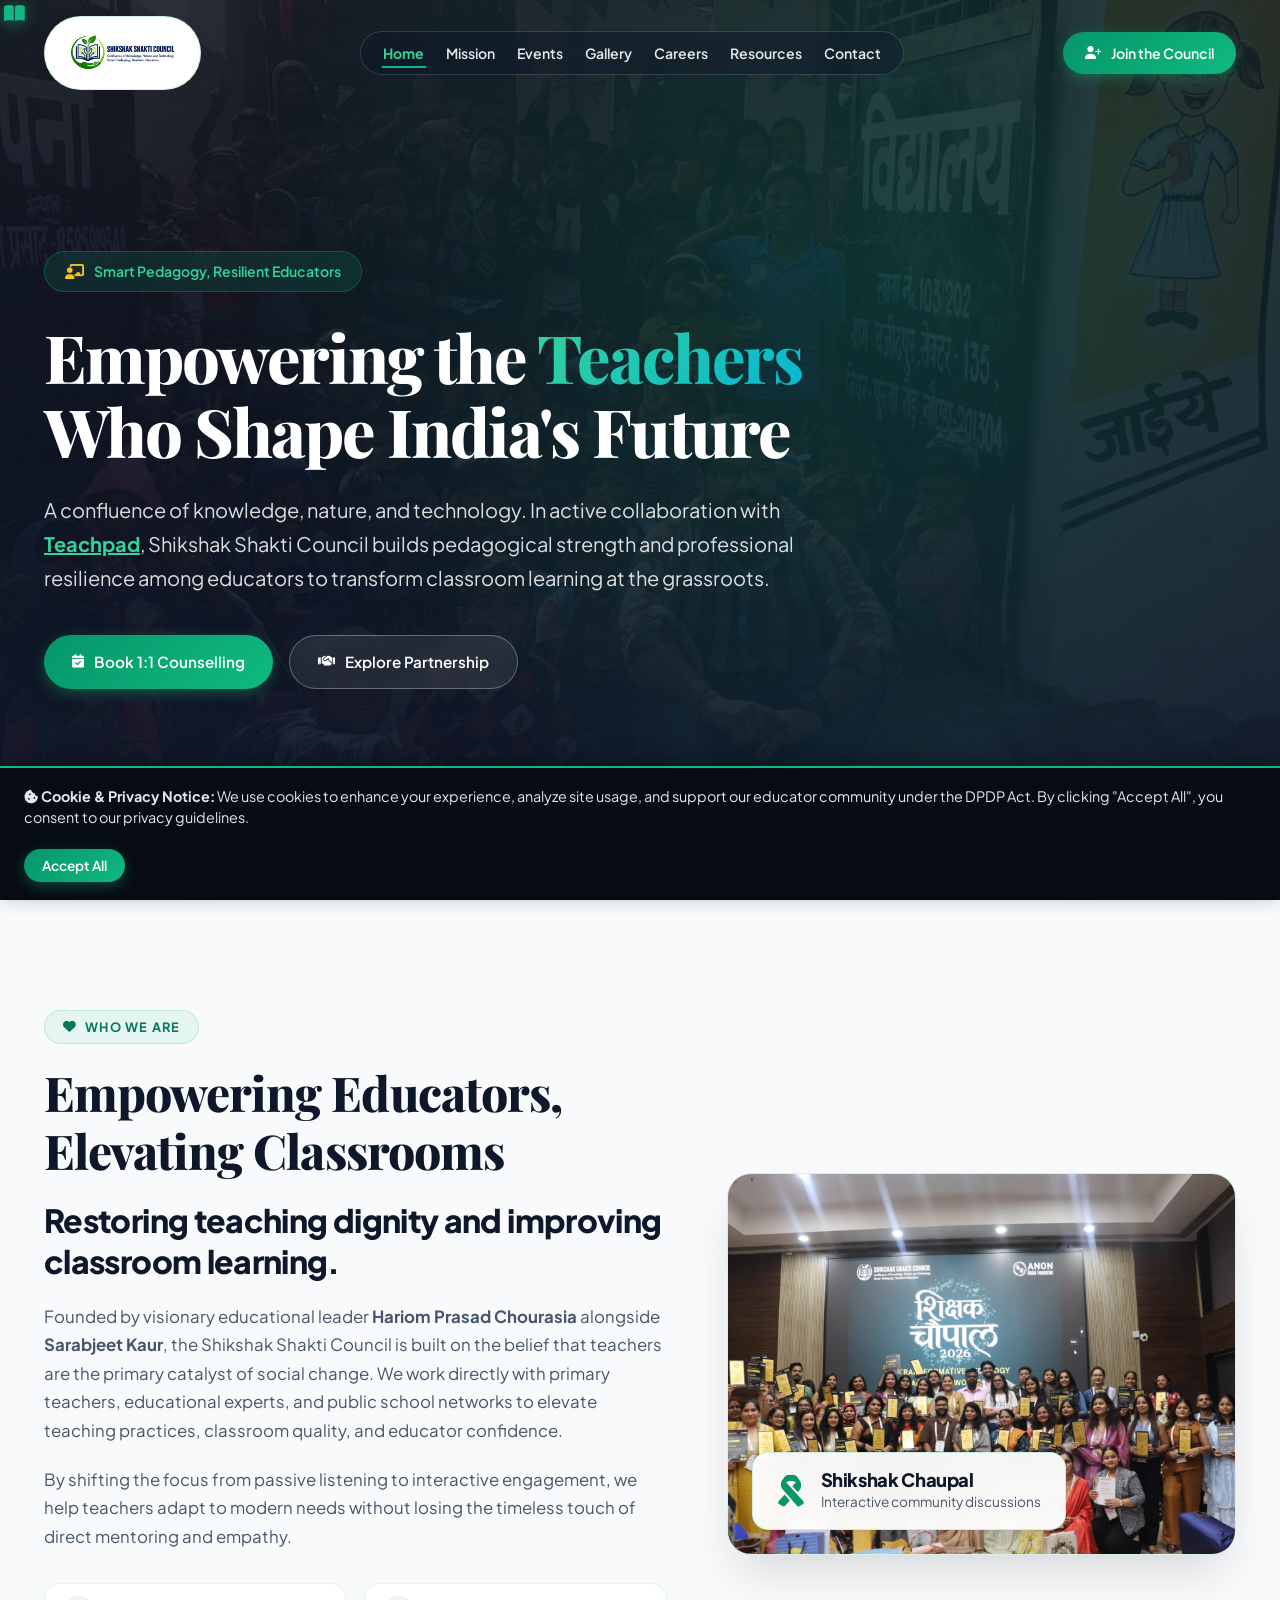
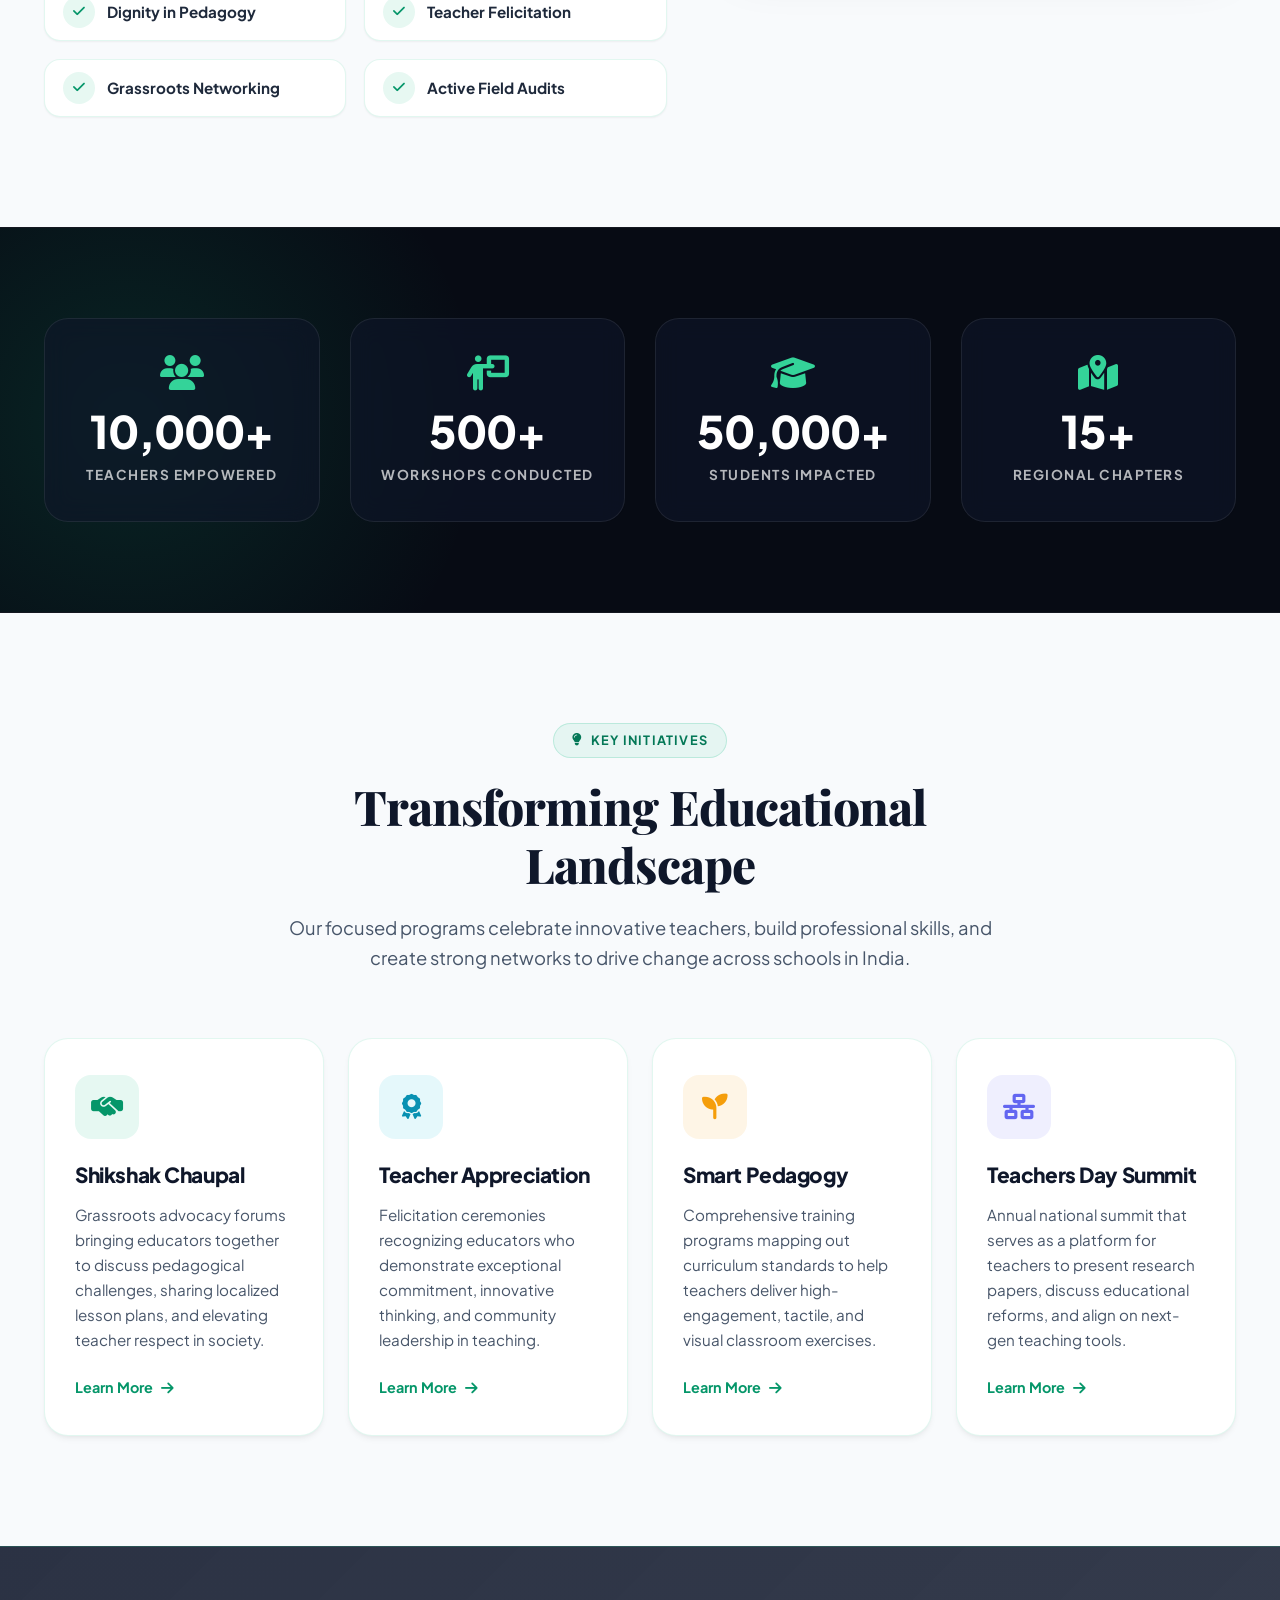
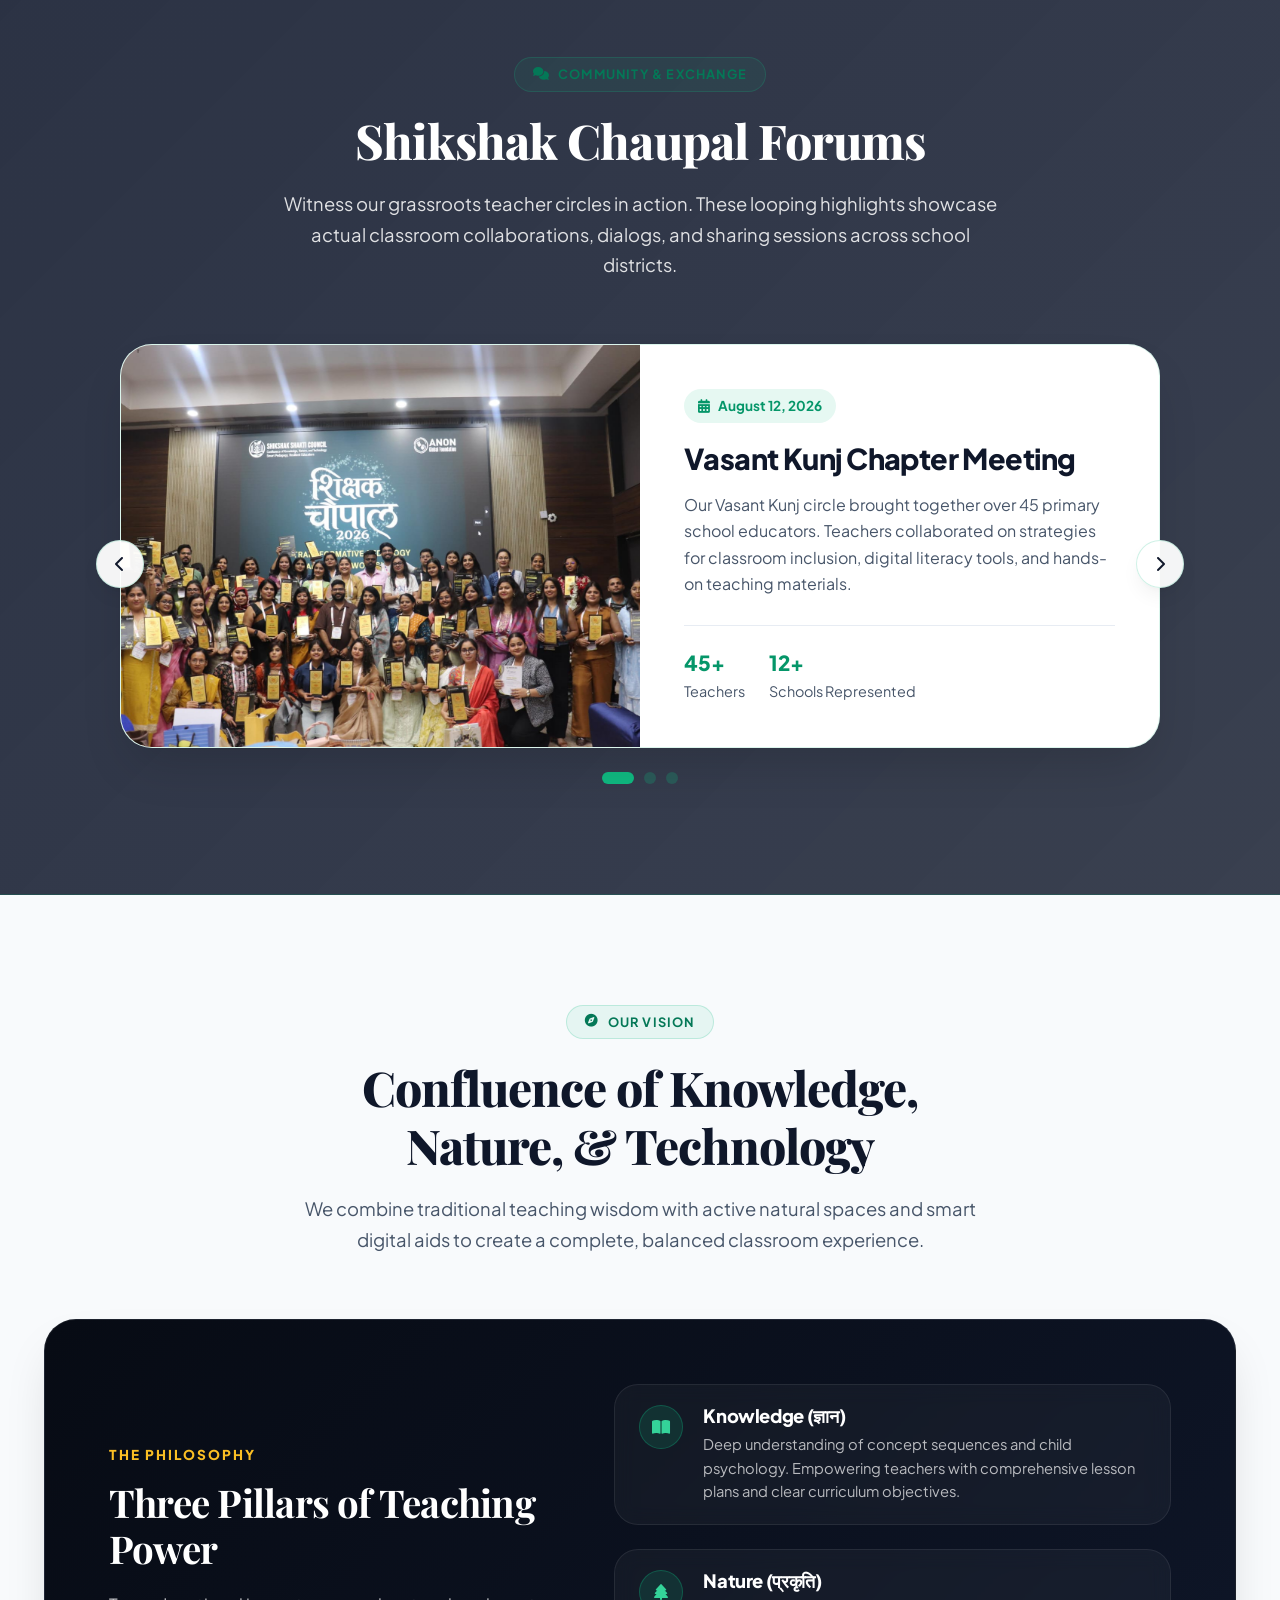
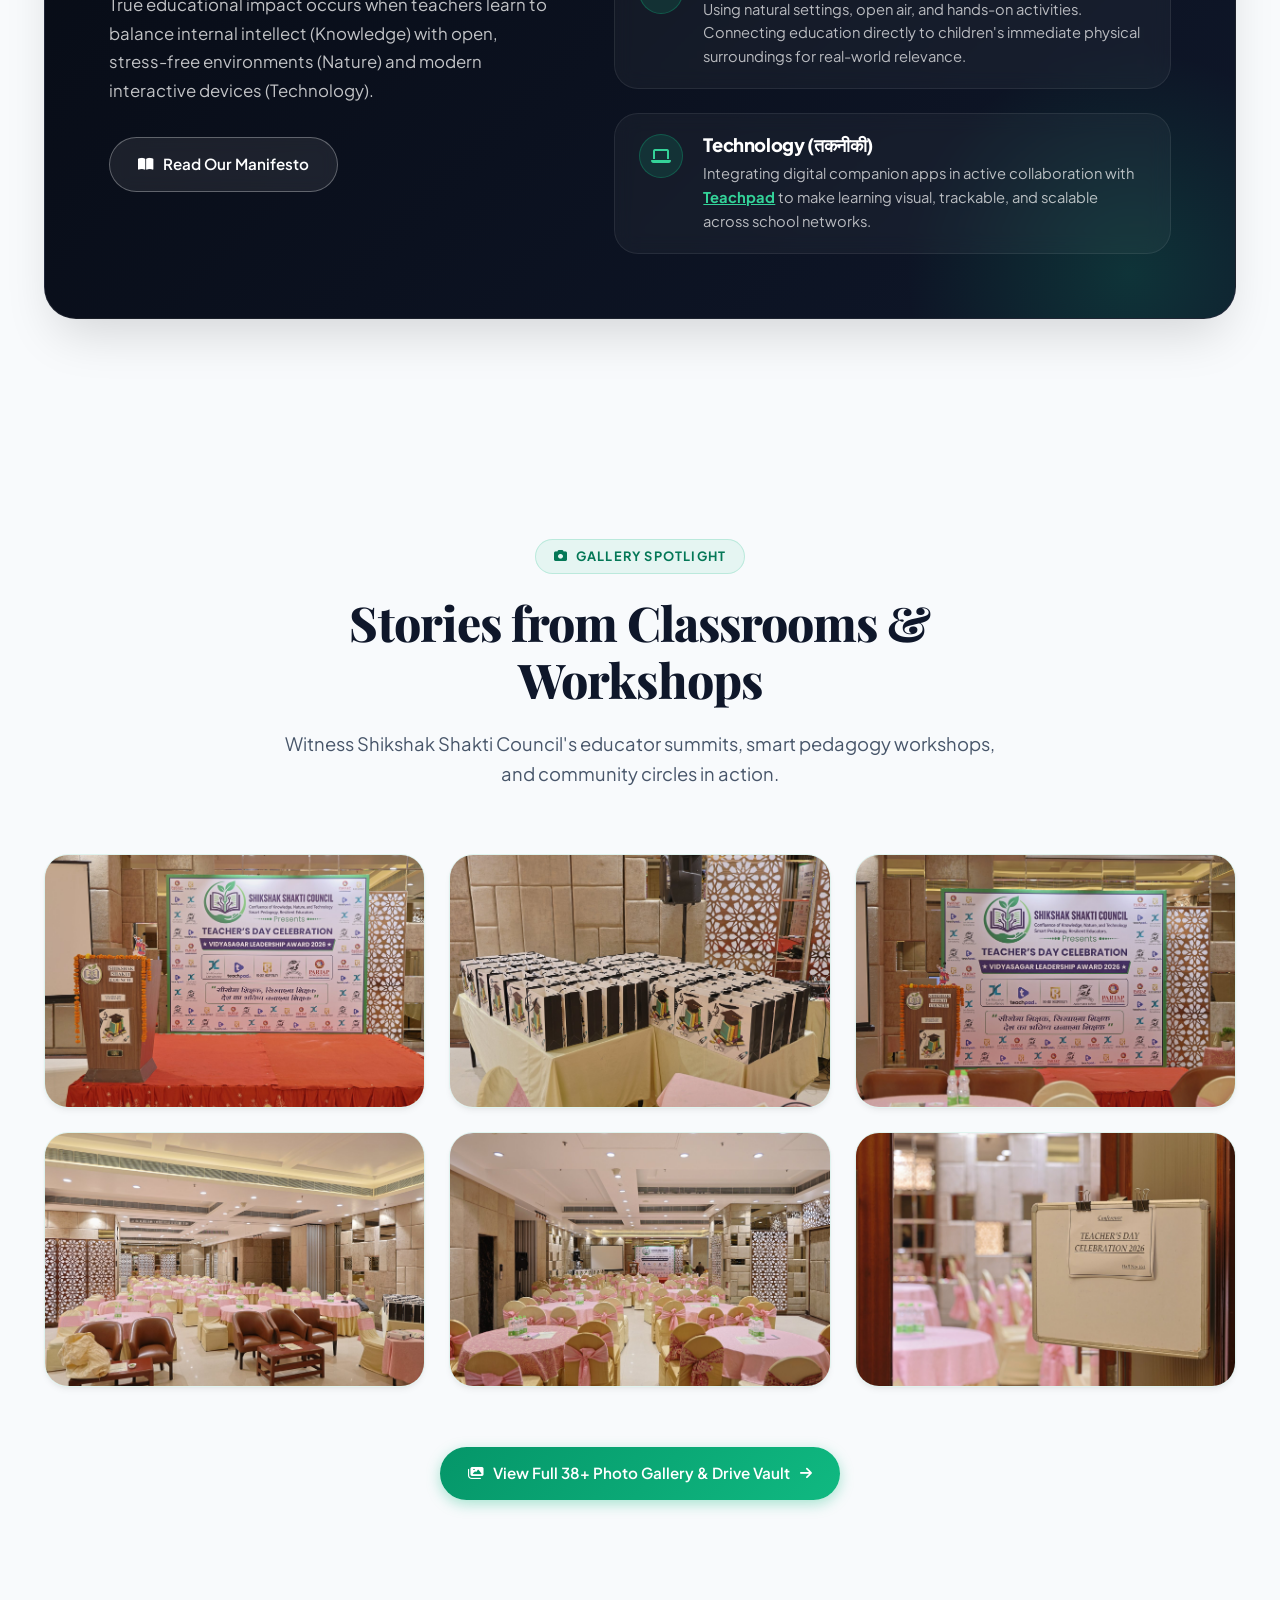
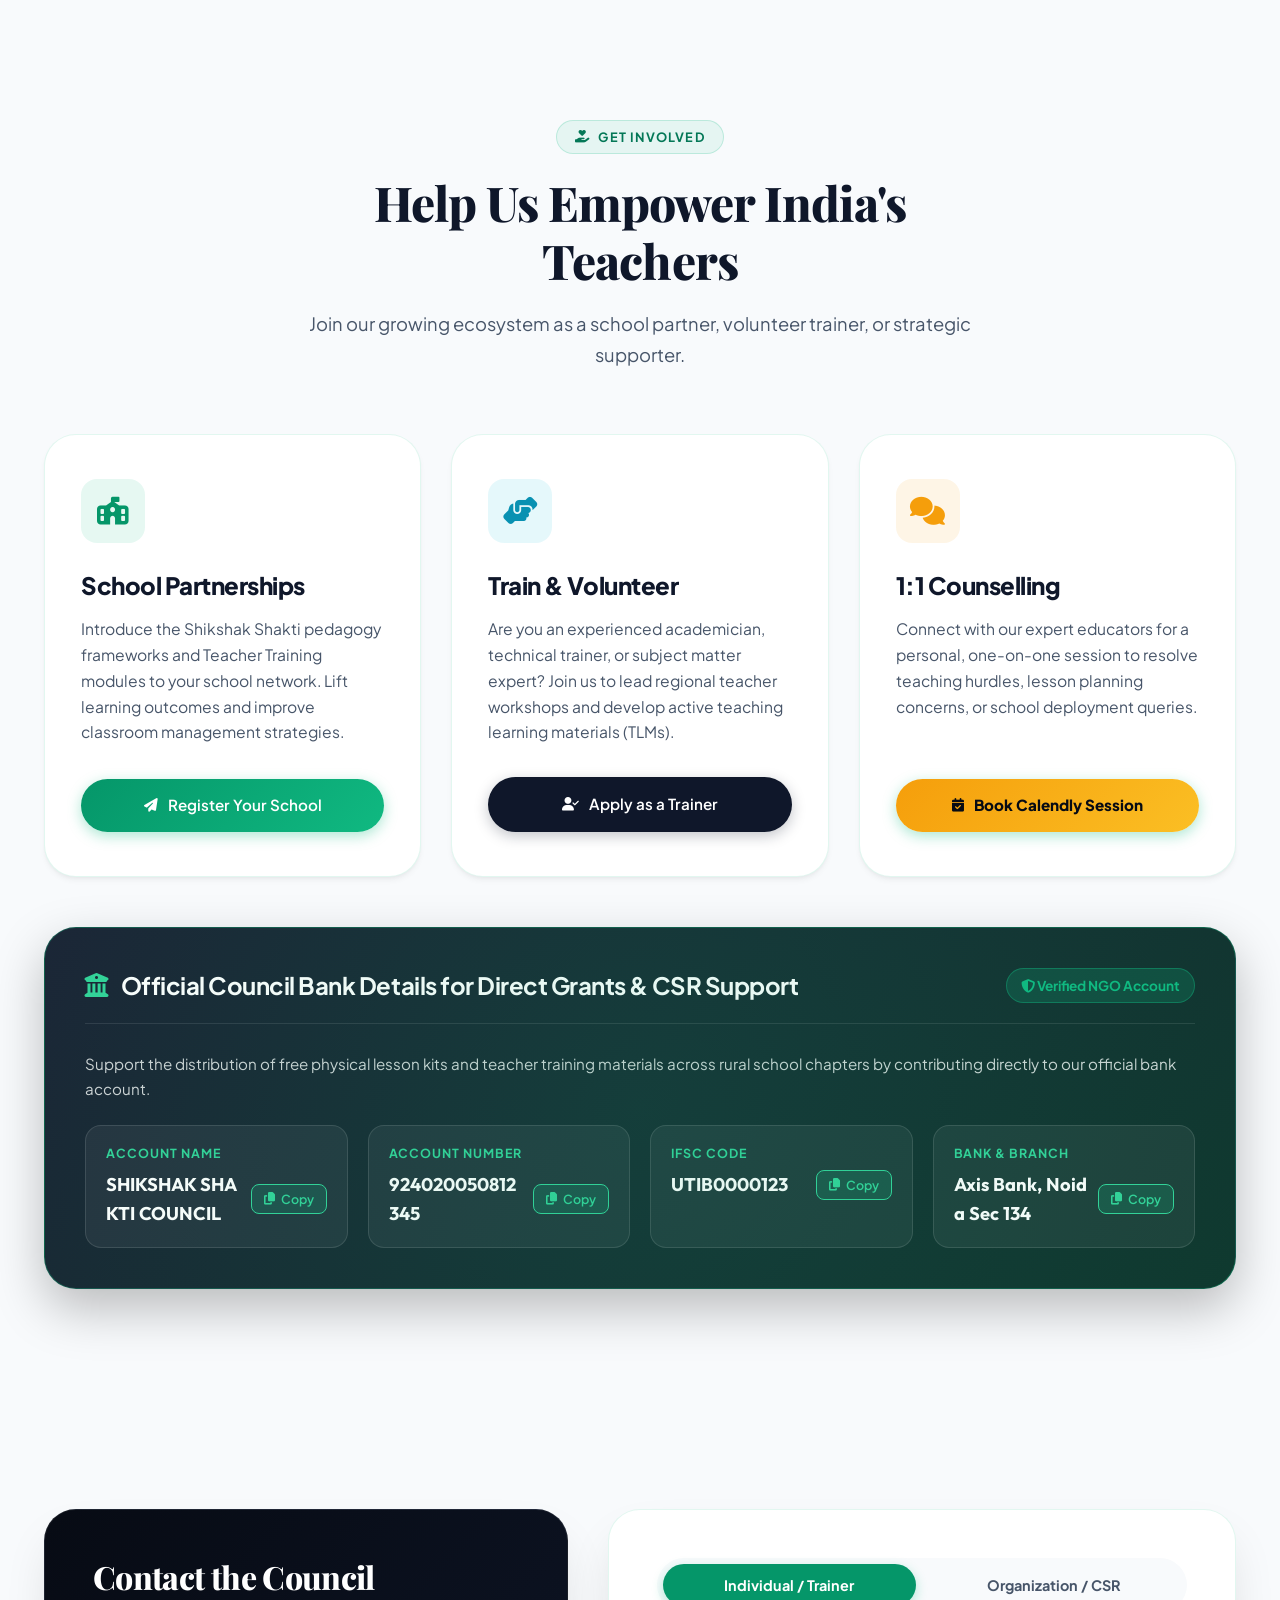
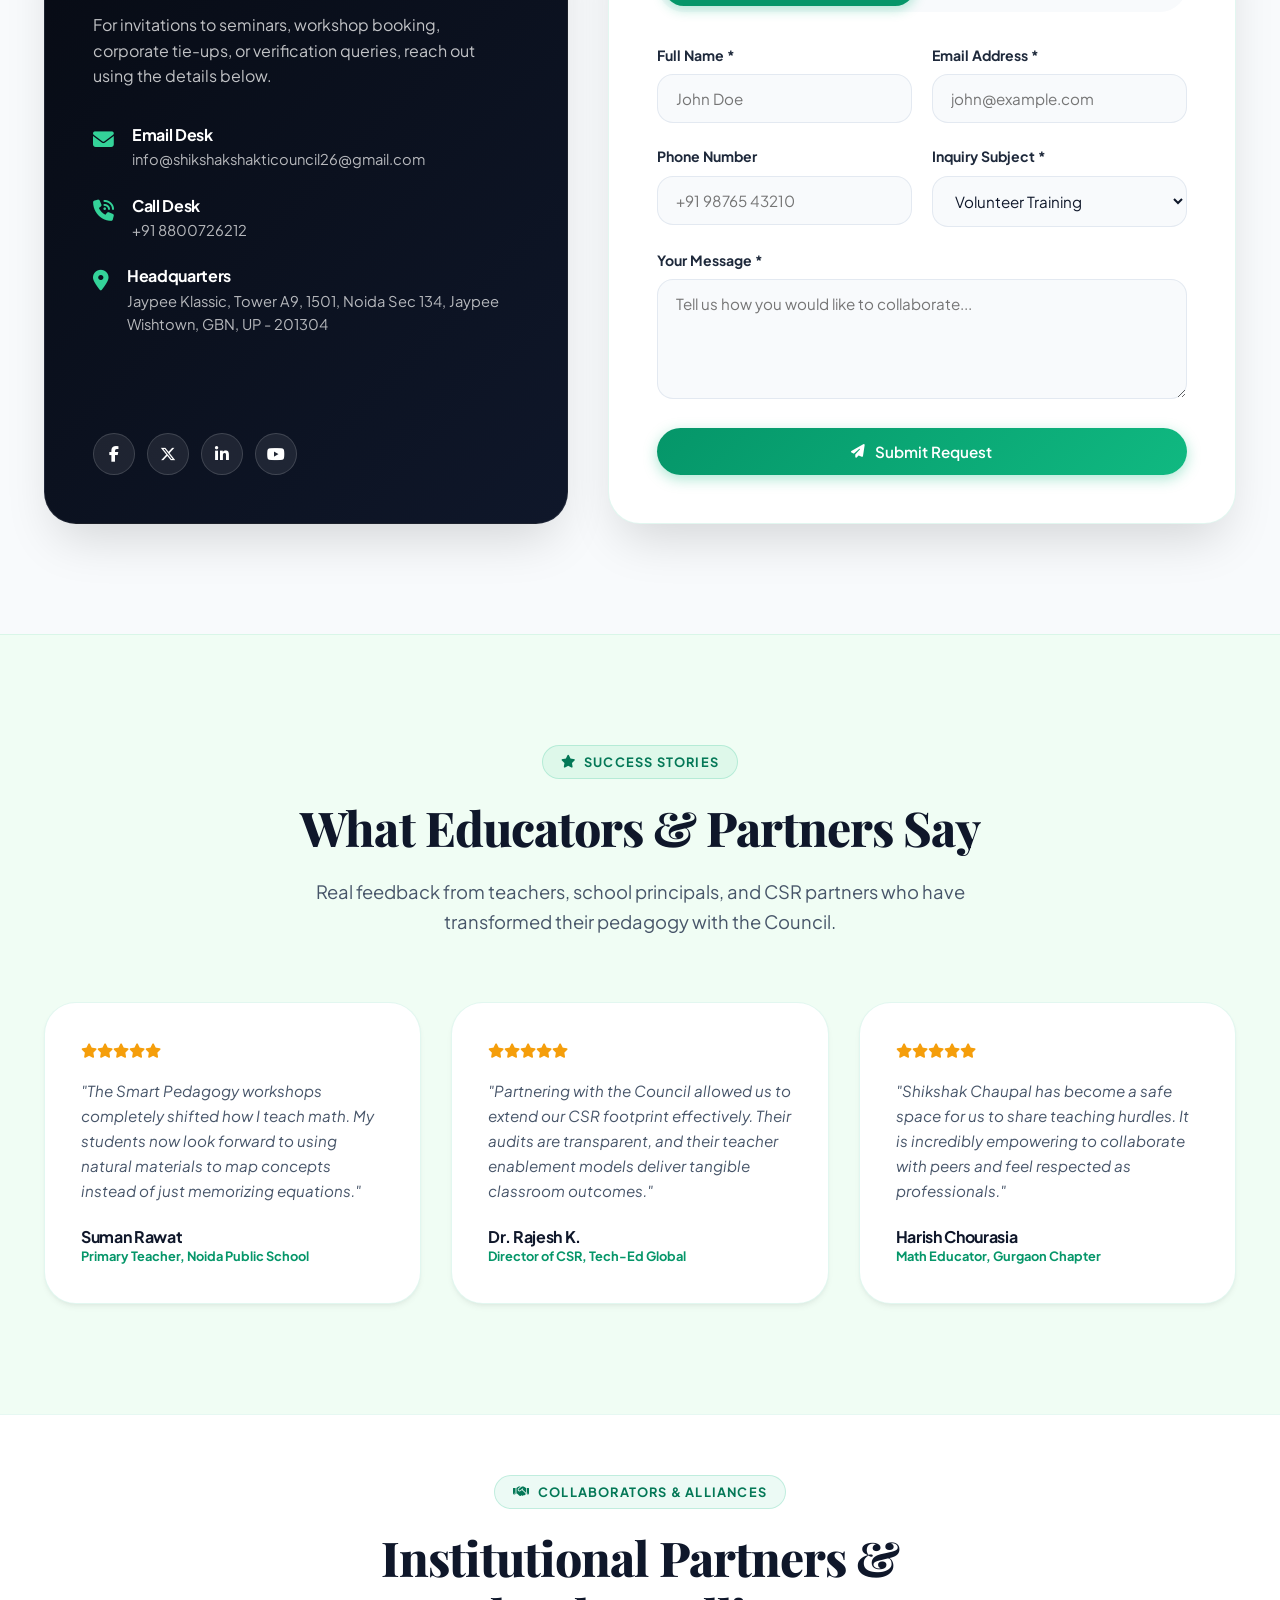
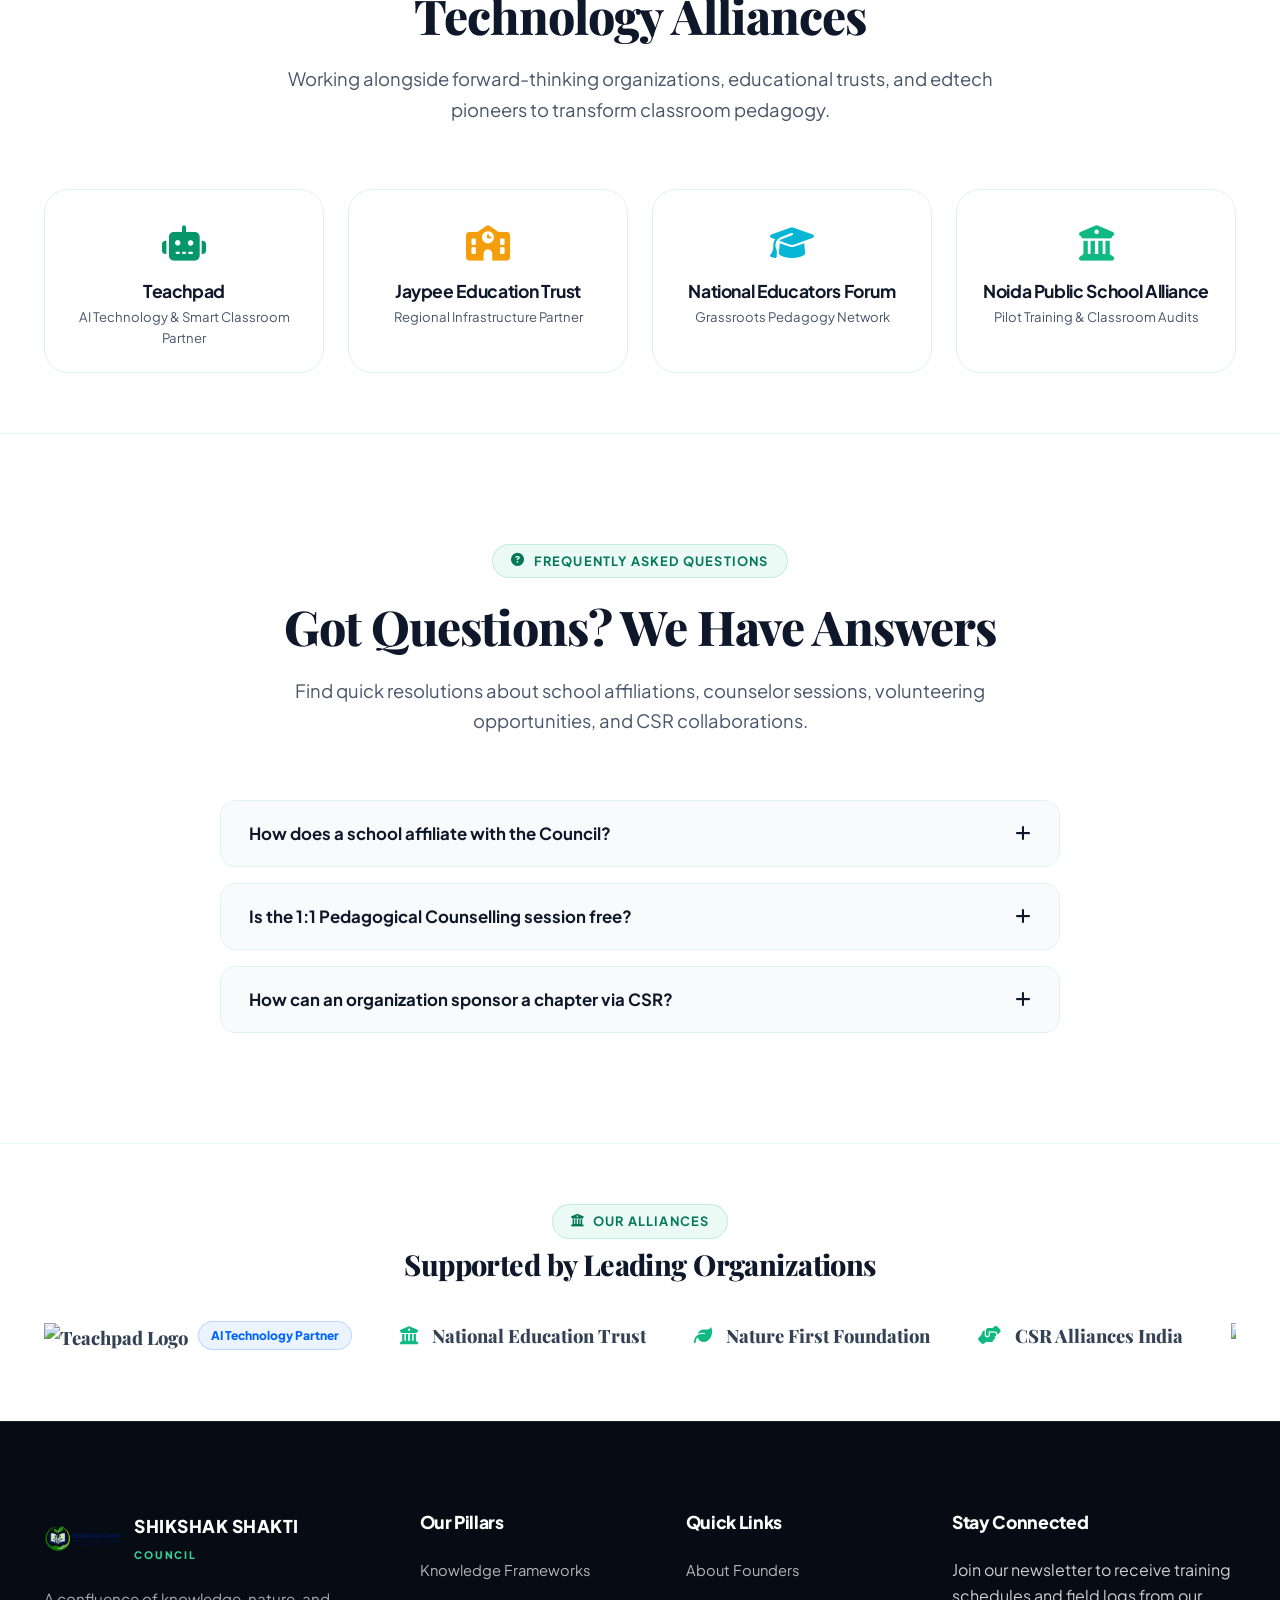
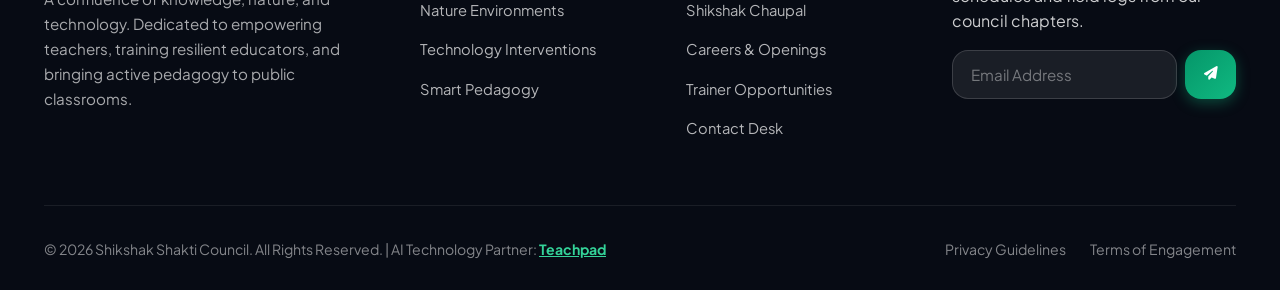
==== commit 6dd0a2b3: "Fix missing icon in Volunteer box on homepage" ====
--- a/index.html
+++ b/index.html
@@ -463,7 +463,7 @@
                 <!-- Volunteer Box -->
                 <div class="cta-box teal-theme">
                     <div class="cta-box-icon">
-                        <i class="fas fa-handholding-hand"></i>
+                        <i class="fas fa-handshake-angle"></i>
                     </div>
                     <h3>Train & Volunteer</h3>
                     <p>Are you an experienced academician, technical trainer, or subject matter expert? Join us to lead regional teacher workshops and develop active teaching learning materials (TLMs).</p>
--- a/styles.css
+++ b/styles.css
@@ -2633,50 +2633,6 @@
     color: #ffffff;
 }
 
-/* Google Drive Resource Hub Callout */
-.drive-hub-callout {
-    background: linear-gradient(135deg, rgba(16, 185, 129, 0.08) 0%, rgba(6, 182, 212, 0.08) 100%);
-    border: 2px dashed var(--clr-emerald-500);
-    border-radius: var(--radius-xl);
-    padding: 32px;
-    margin-bottom: 36px;
-    display: flex;
-    align-items: center;
-    justify-content: space-between;
-    gap: 24px;
-    flex-wrap: wrap;
-}
-
-.drive-hub-info {
-    max-width: 650px;
-}
-
-.drive-hub-badge {
-    display: inline-flex;
-    align-items: center;
-    gap: 8px;
-    padding: 6px 14px;
-    border-radius: var(--radius-full);
-    background: rgba(16, 185, 129, 0.15);
-    color: var(--clr-emerald-700);
-    font-size: 0.82rem;
-    font-weight: 700;
-    margin-bottom: 12px;
-}
-
-.drive-hub-title {
-    font-size: 1.4rem;
-    font-weight: 800;
-    color: var(--clr-slate-900);
-    margin-bottom: 8px;
-}
-
-.drive-hub-desc {
-    font-size: 0.95rem;
-    color: var(--clr-slate-600);
-    line-height: 1.6;
-}
-
 /* Reduced Motion for Accessibility */
 @media (prefers-reduced-motion: reduce) {
     *, ::before, ::after {
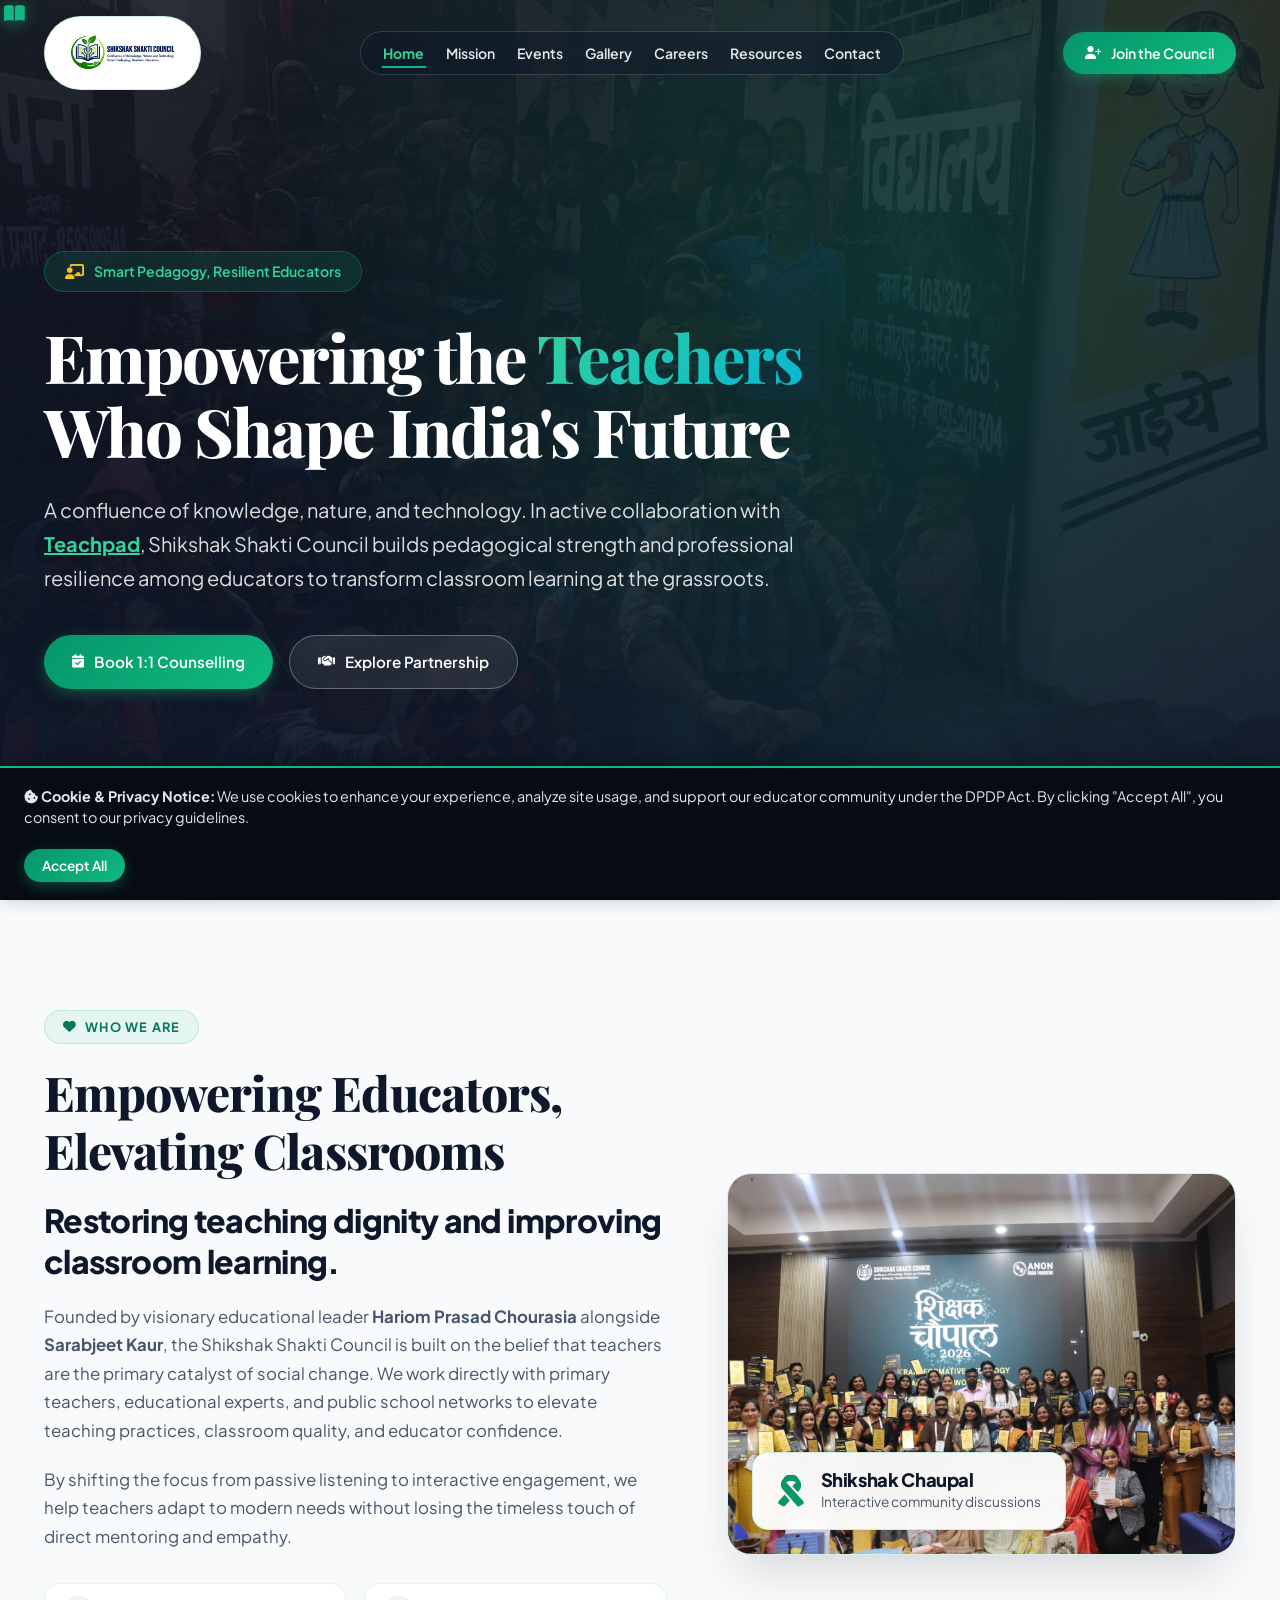
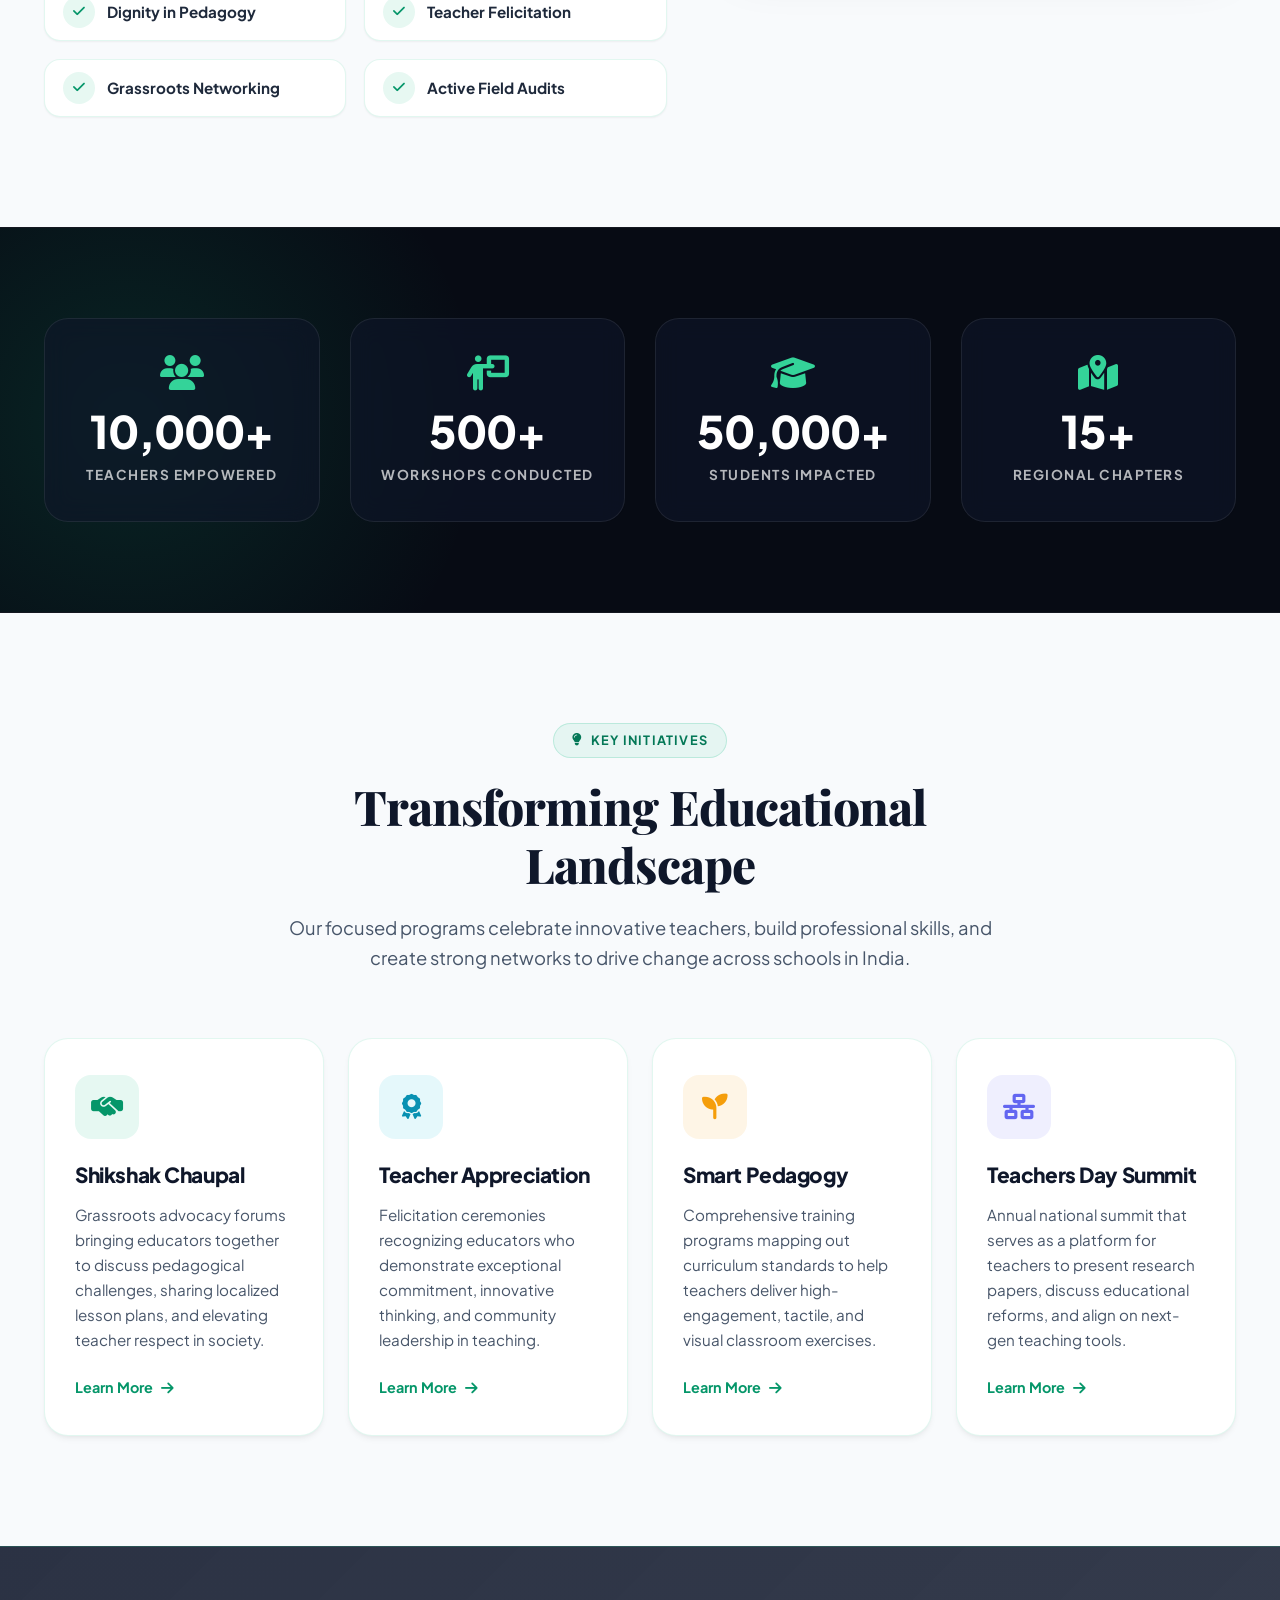
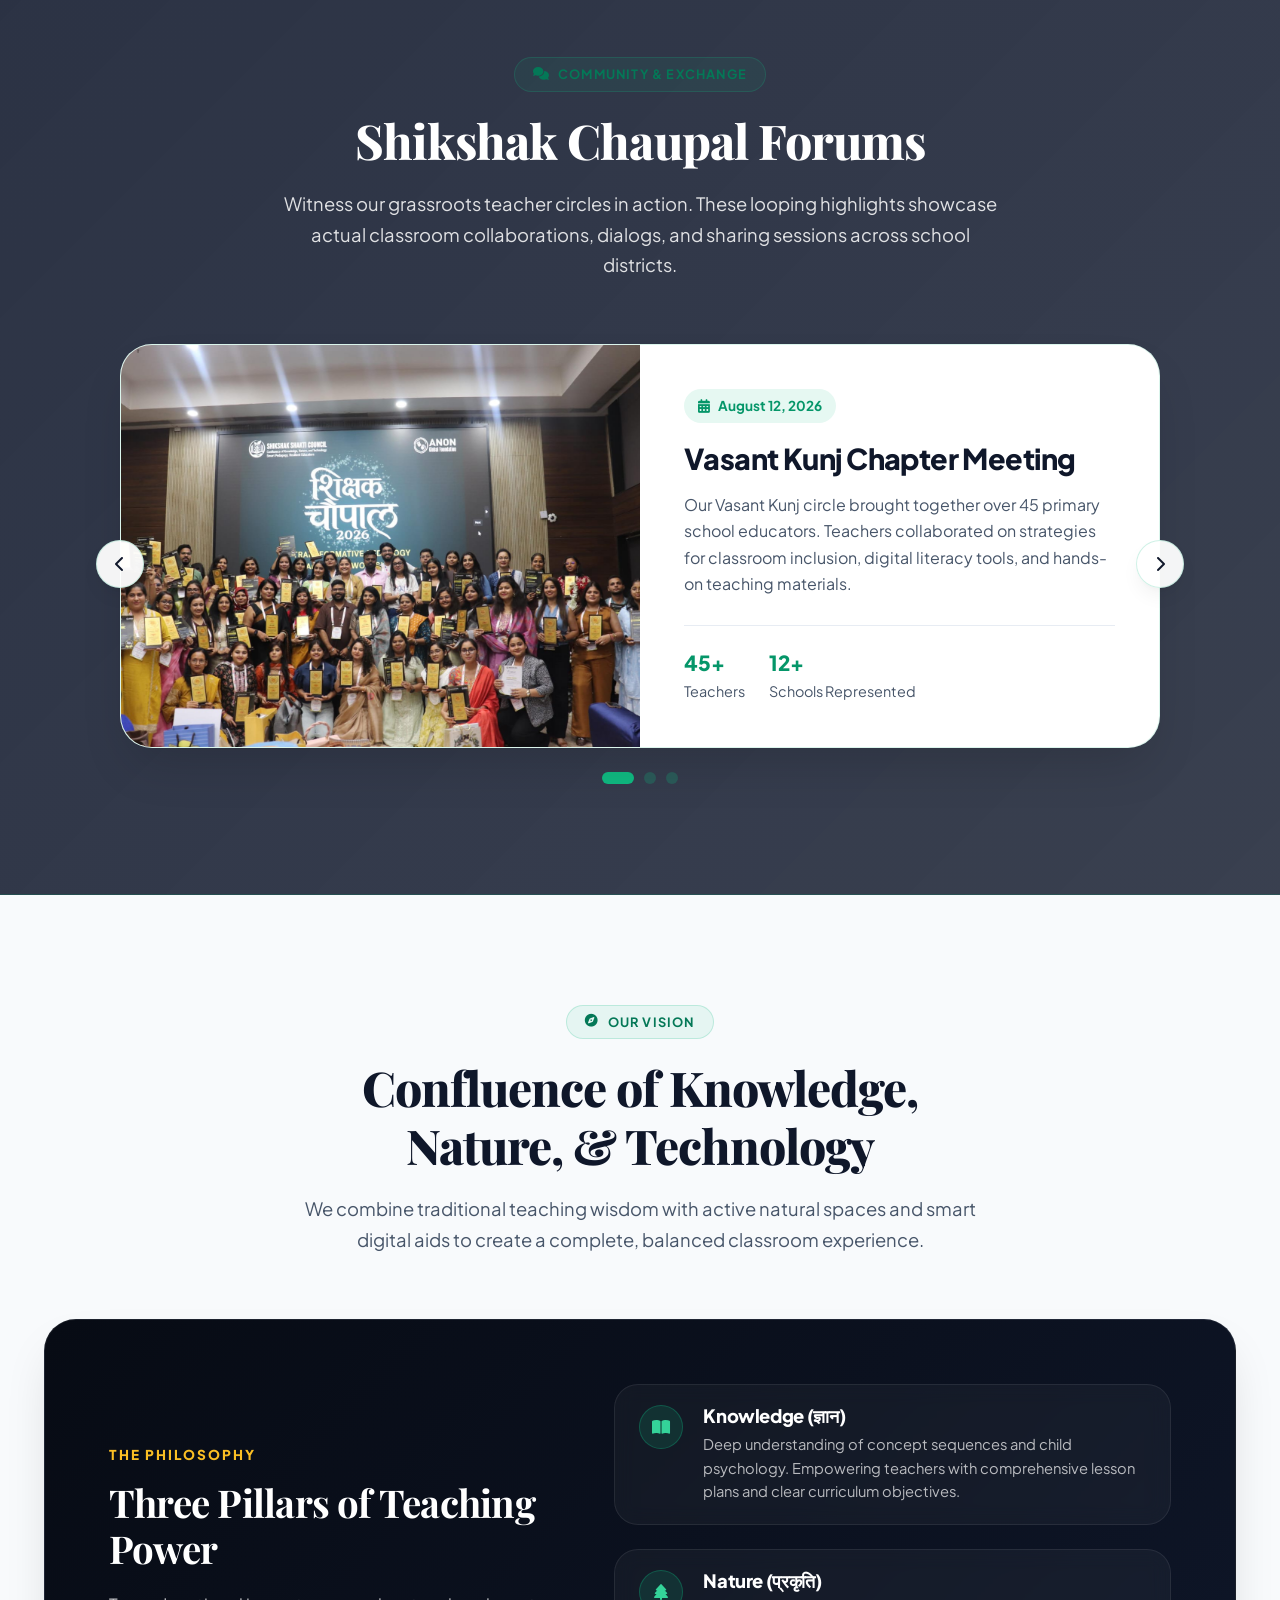
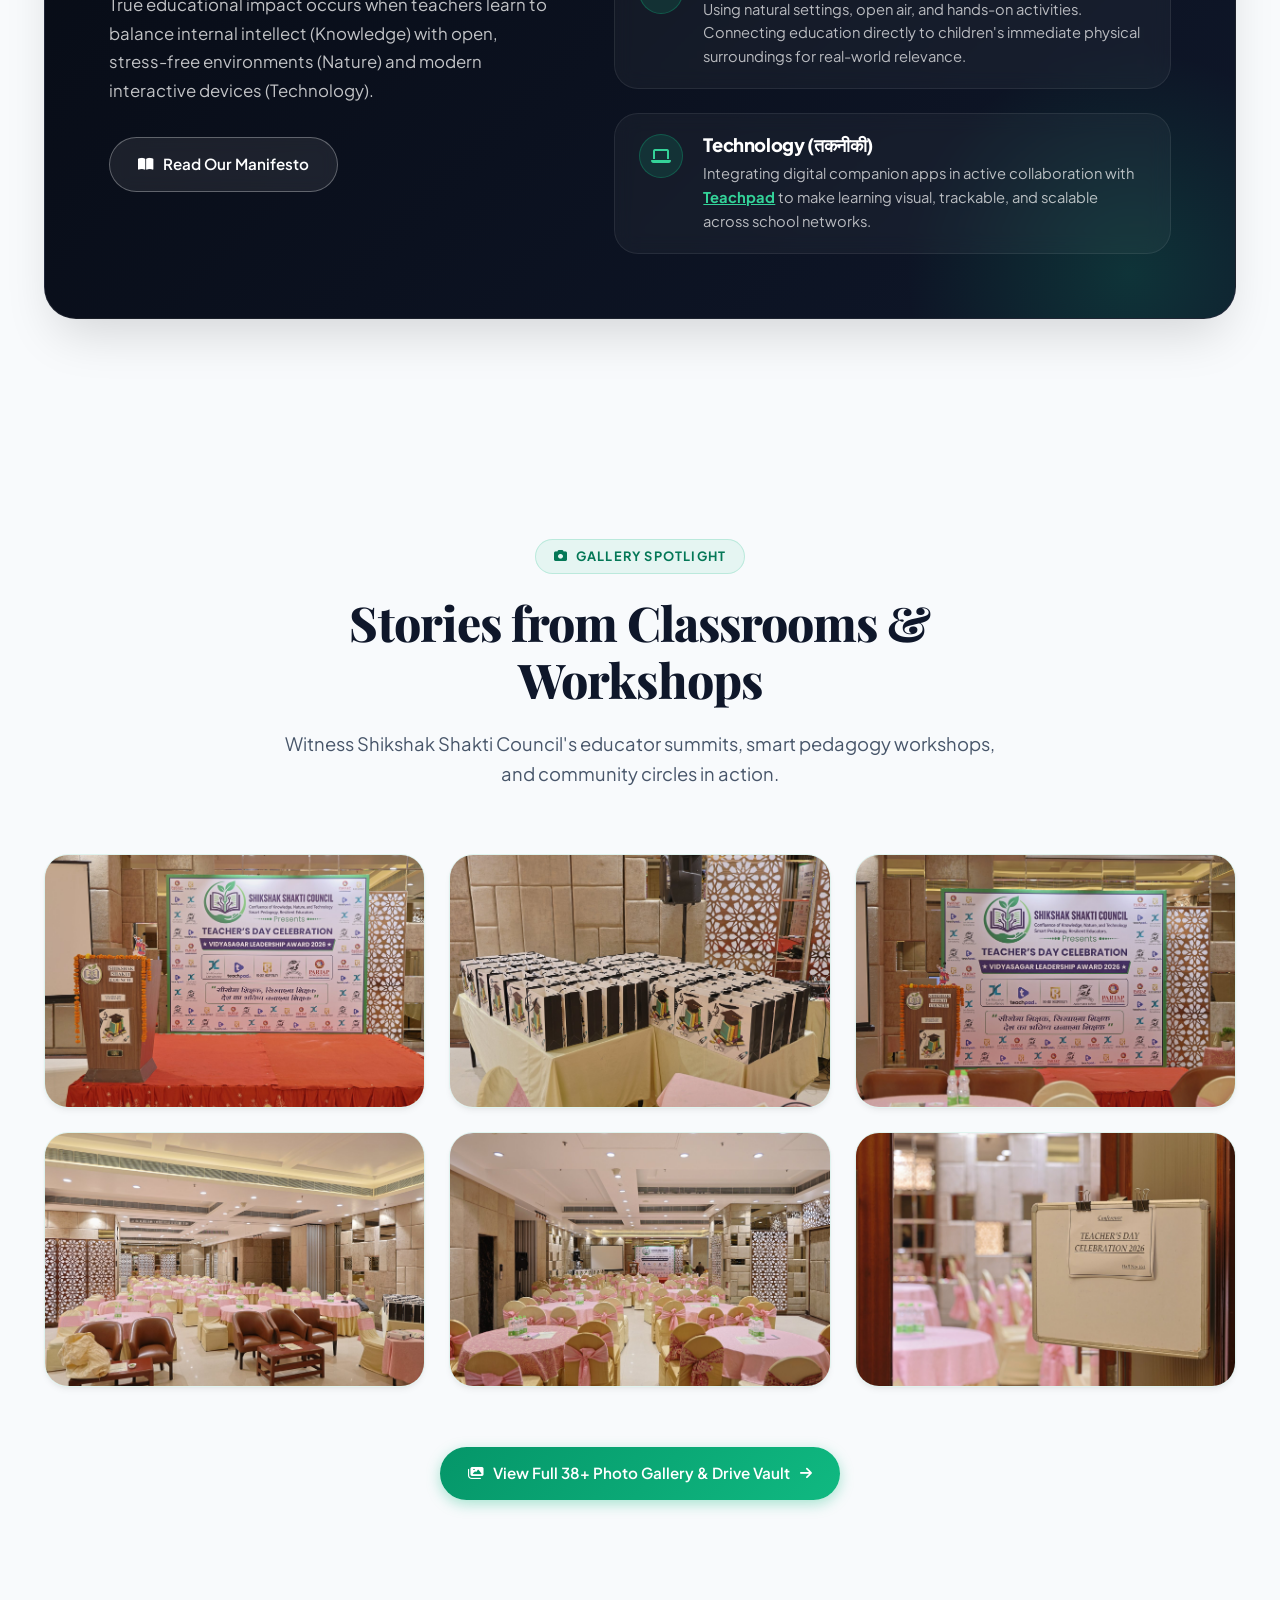
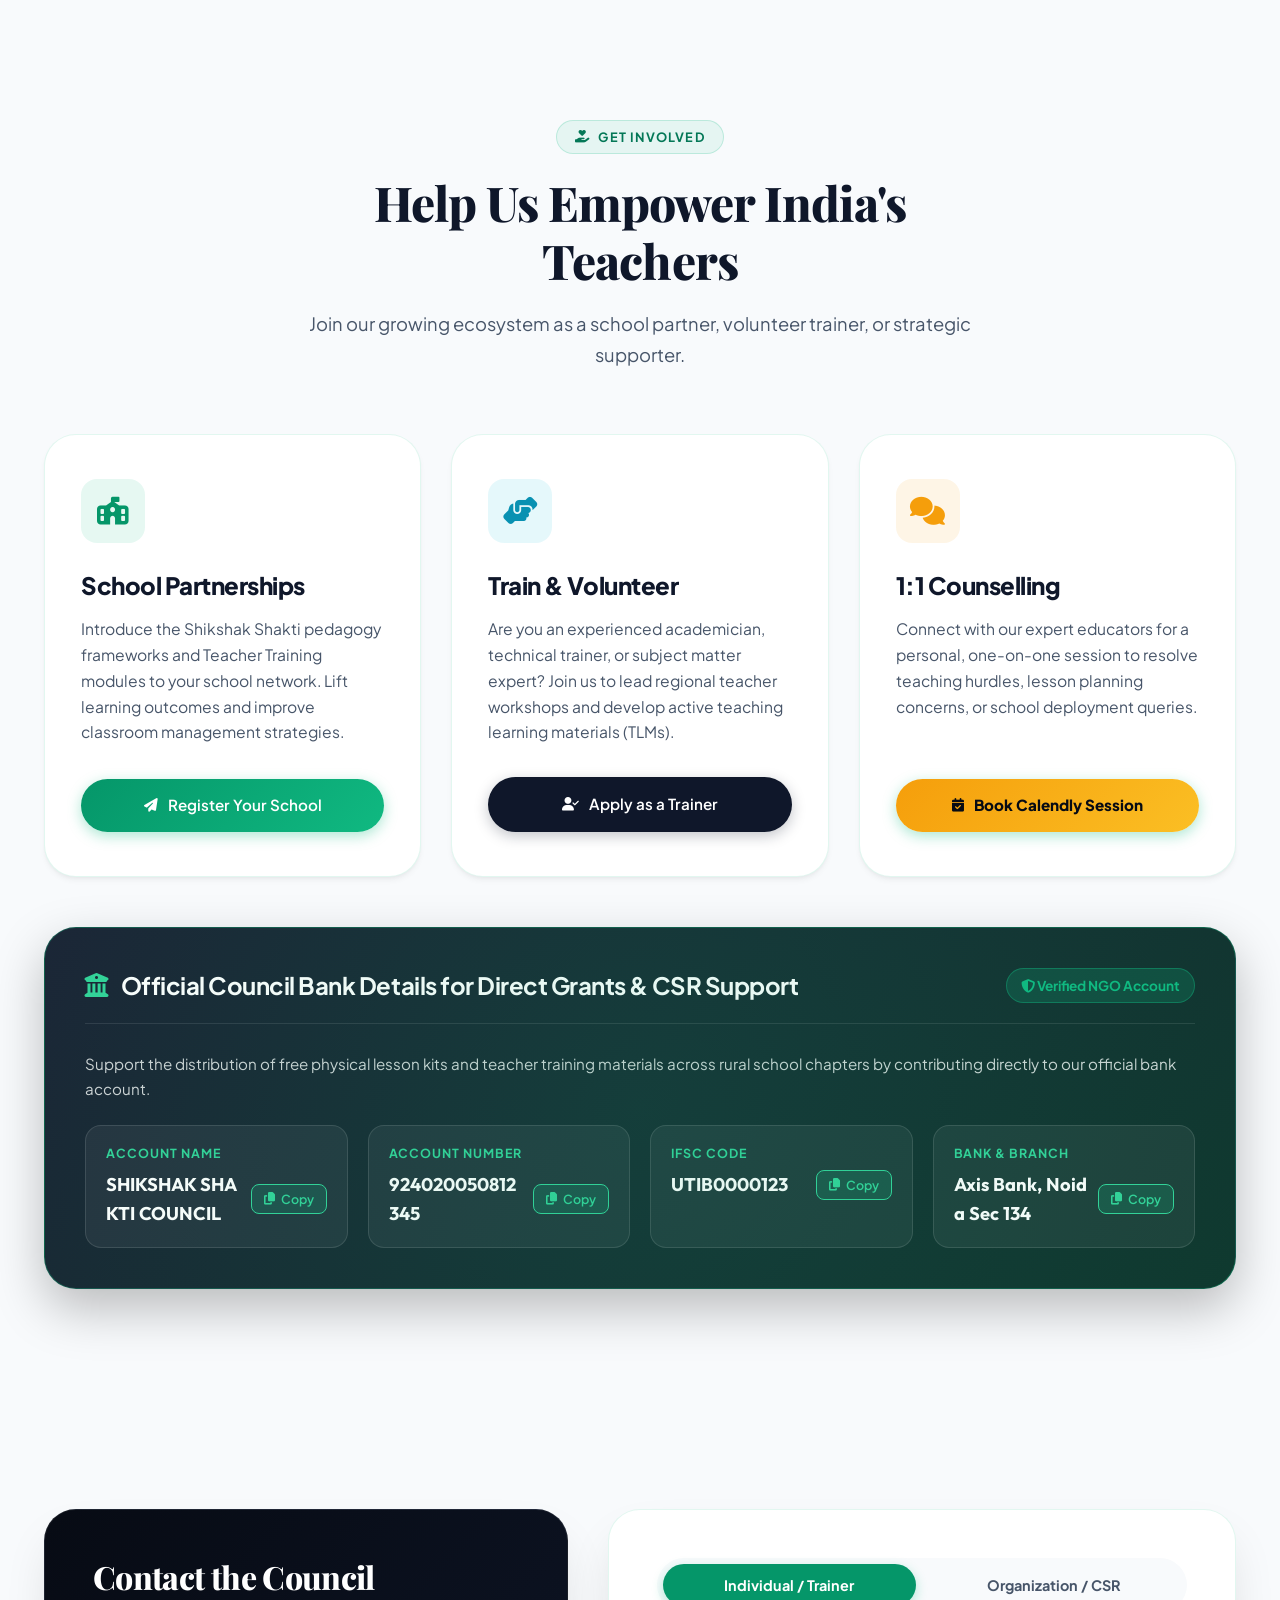
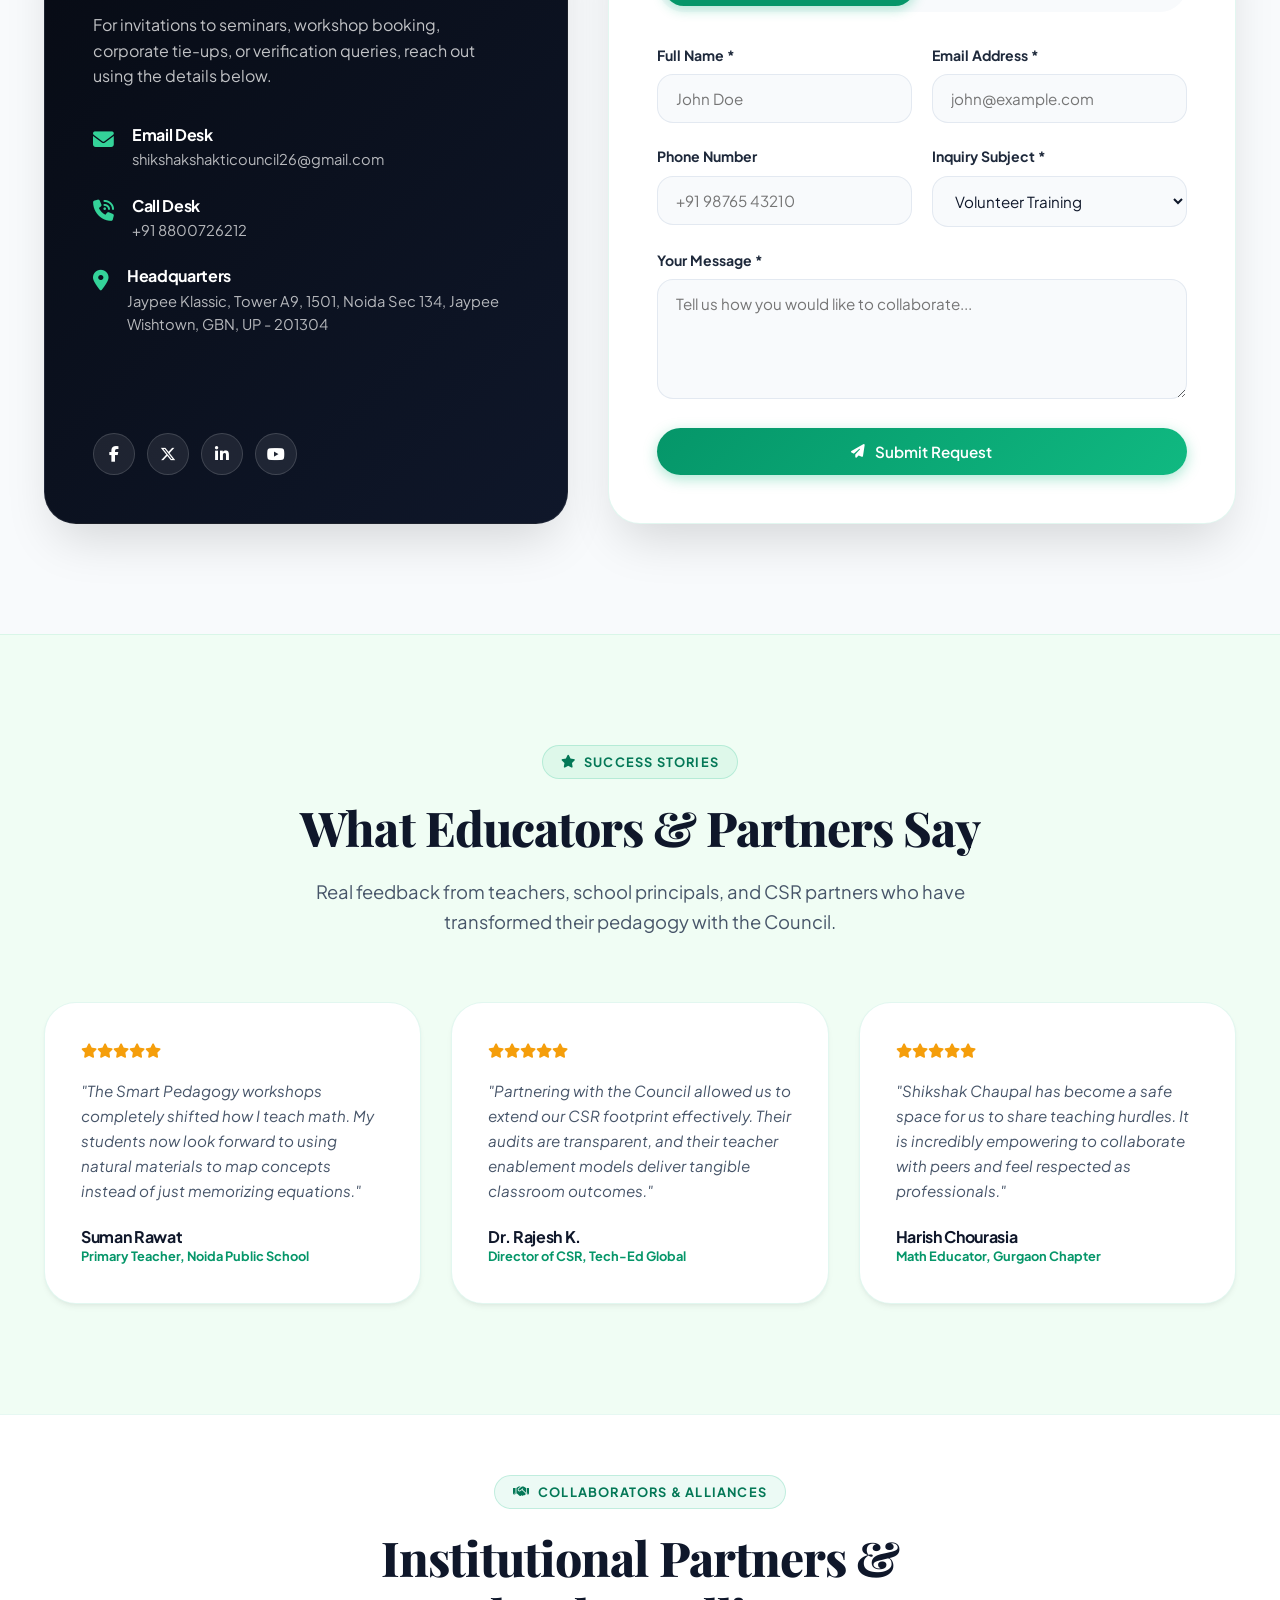
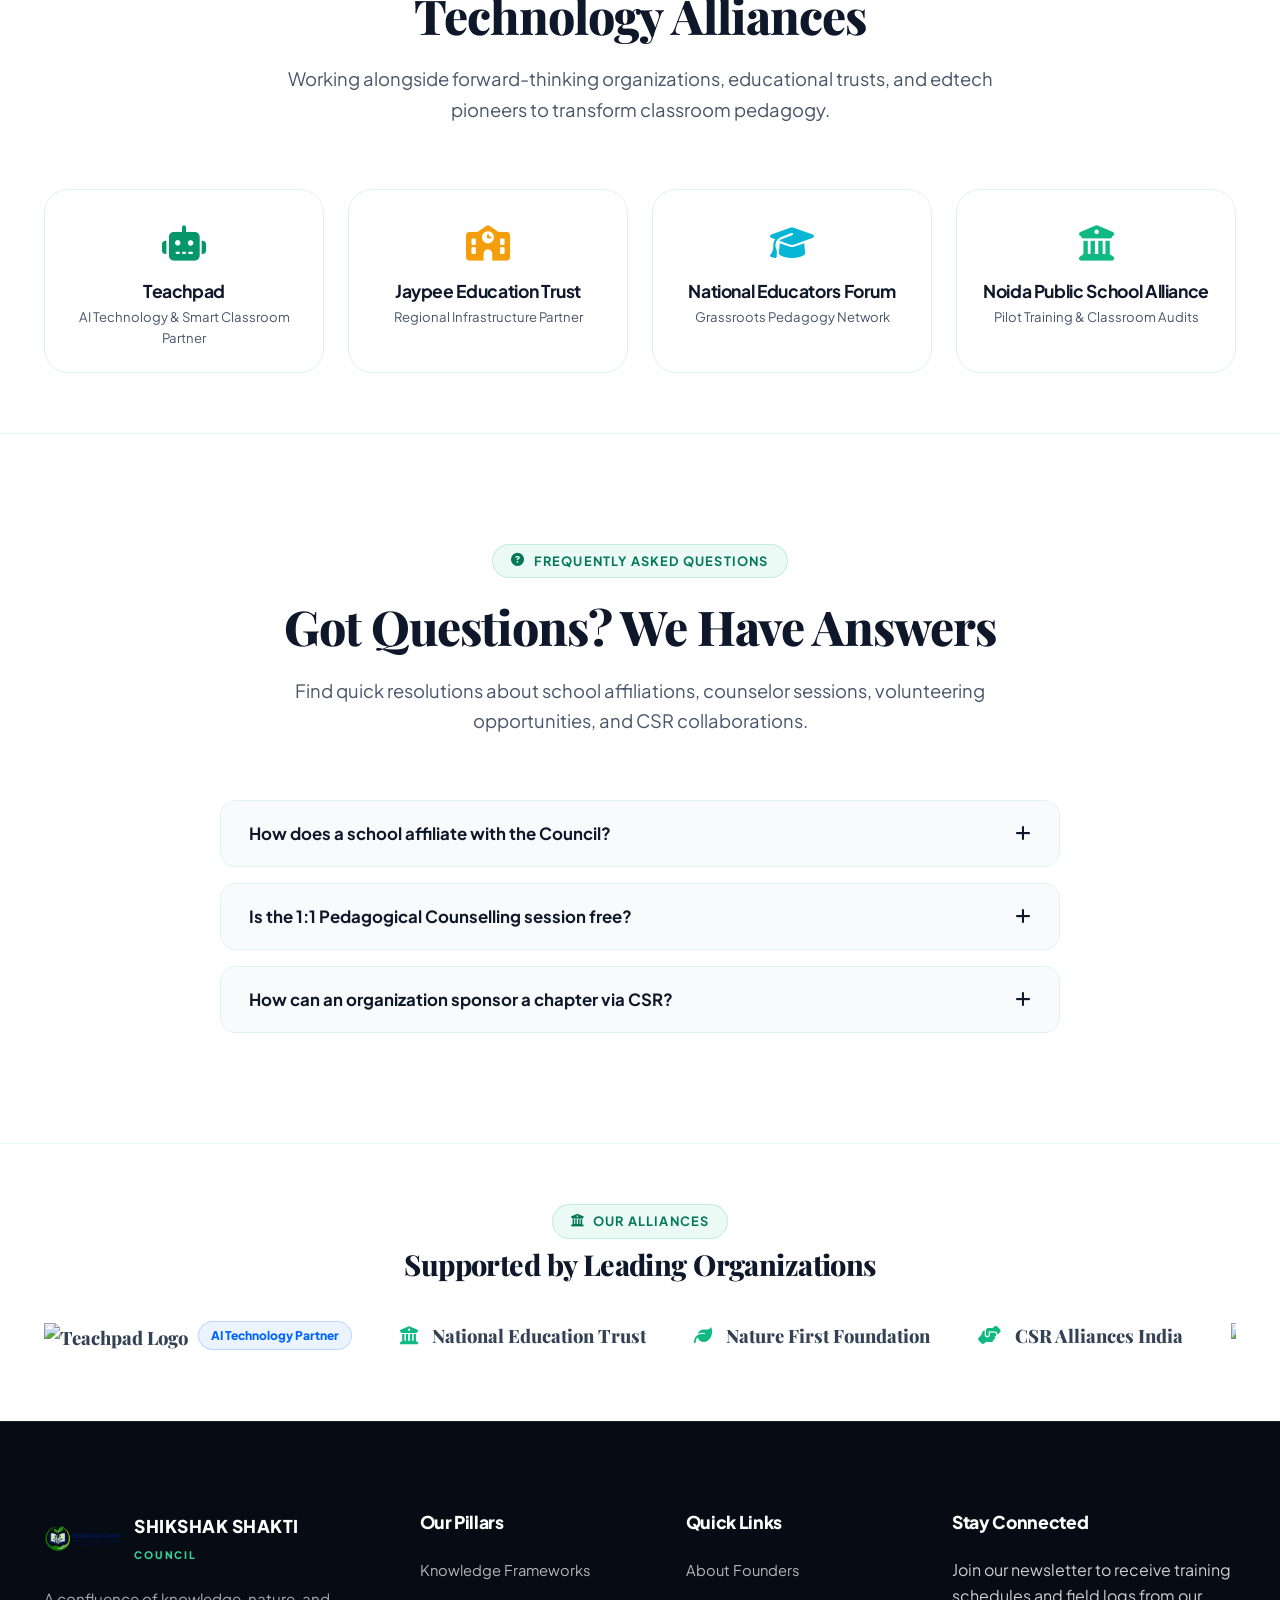
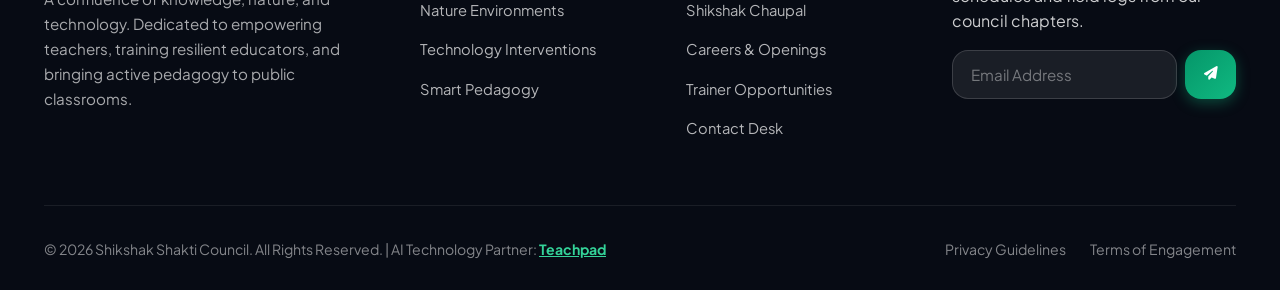
==== commit 525fd698: "fix malformed contact email address the mailto links and the json-ld schema carried two @ signs (inf" ====
--- a/index.html
+++ b/index.html
@@ -38,7 +38,7 @@
       "name": "Shikshak Shakti Council",
       "url": "https://shikshakshakticouncil.org",
       "logo": "https://shikshakshakticouncil.org/ssc.png",
-      "email": "info@shikshakshakticouncil26@gmail.com",
+      "email": "shikshakshakticouncil26@gmail.com",
       "telephone": "+918800726212",
       "address": {
         "@type": "PostalAddress",
@@ -537,7 +537,7 @@
                                 <i class="fas fa-envelope"></i>
                                 <div>
                                     <h5>Email Desk</h5>
-                                    <p><a href="mailto:info@shikshakshakticouncil26@gmail.com">info@shikshakshakticouncil26@gmail.com</a></p>
+                                    <p><a href="mailto:shikshakshakticouncil26@gmail.com">shikshakshakticouncil26@gmail.com</a></p>
                                 </div>
                             </div>
                             <div class="contact-detail-item">
